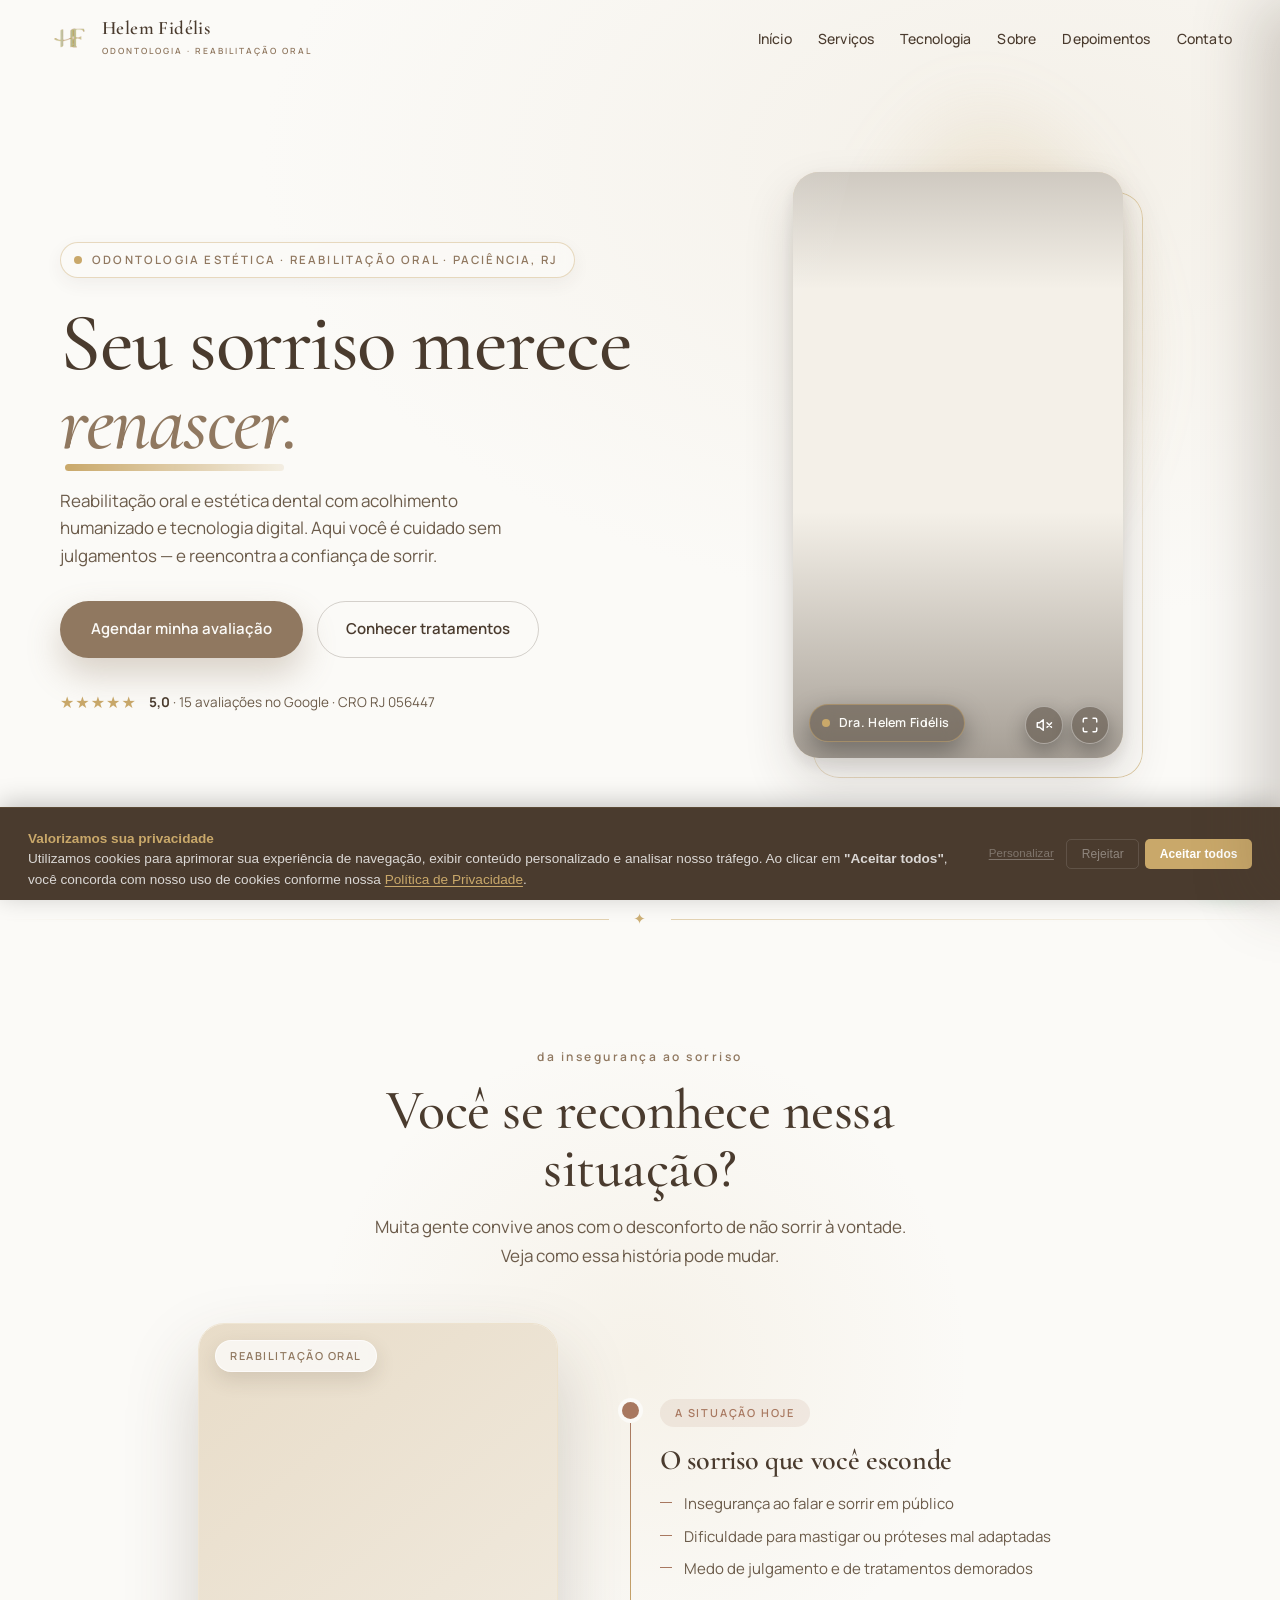
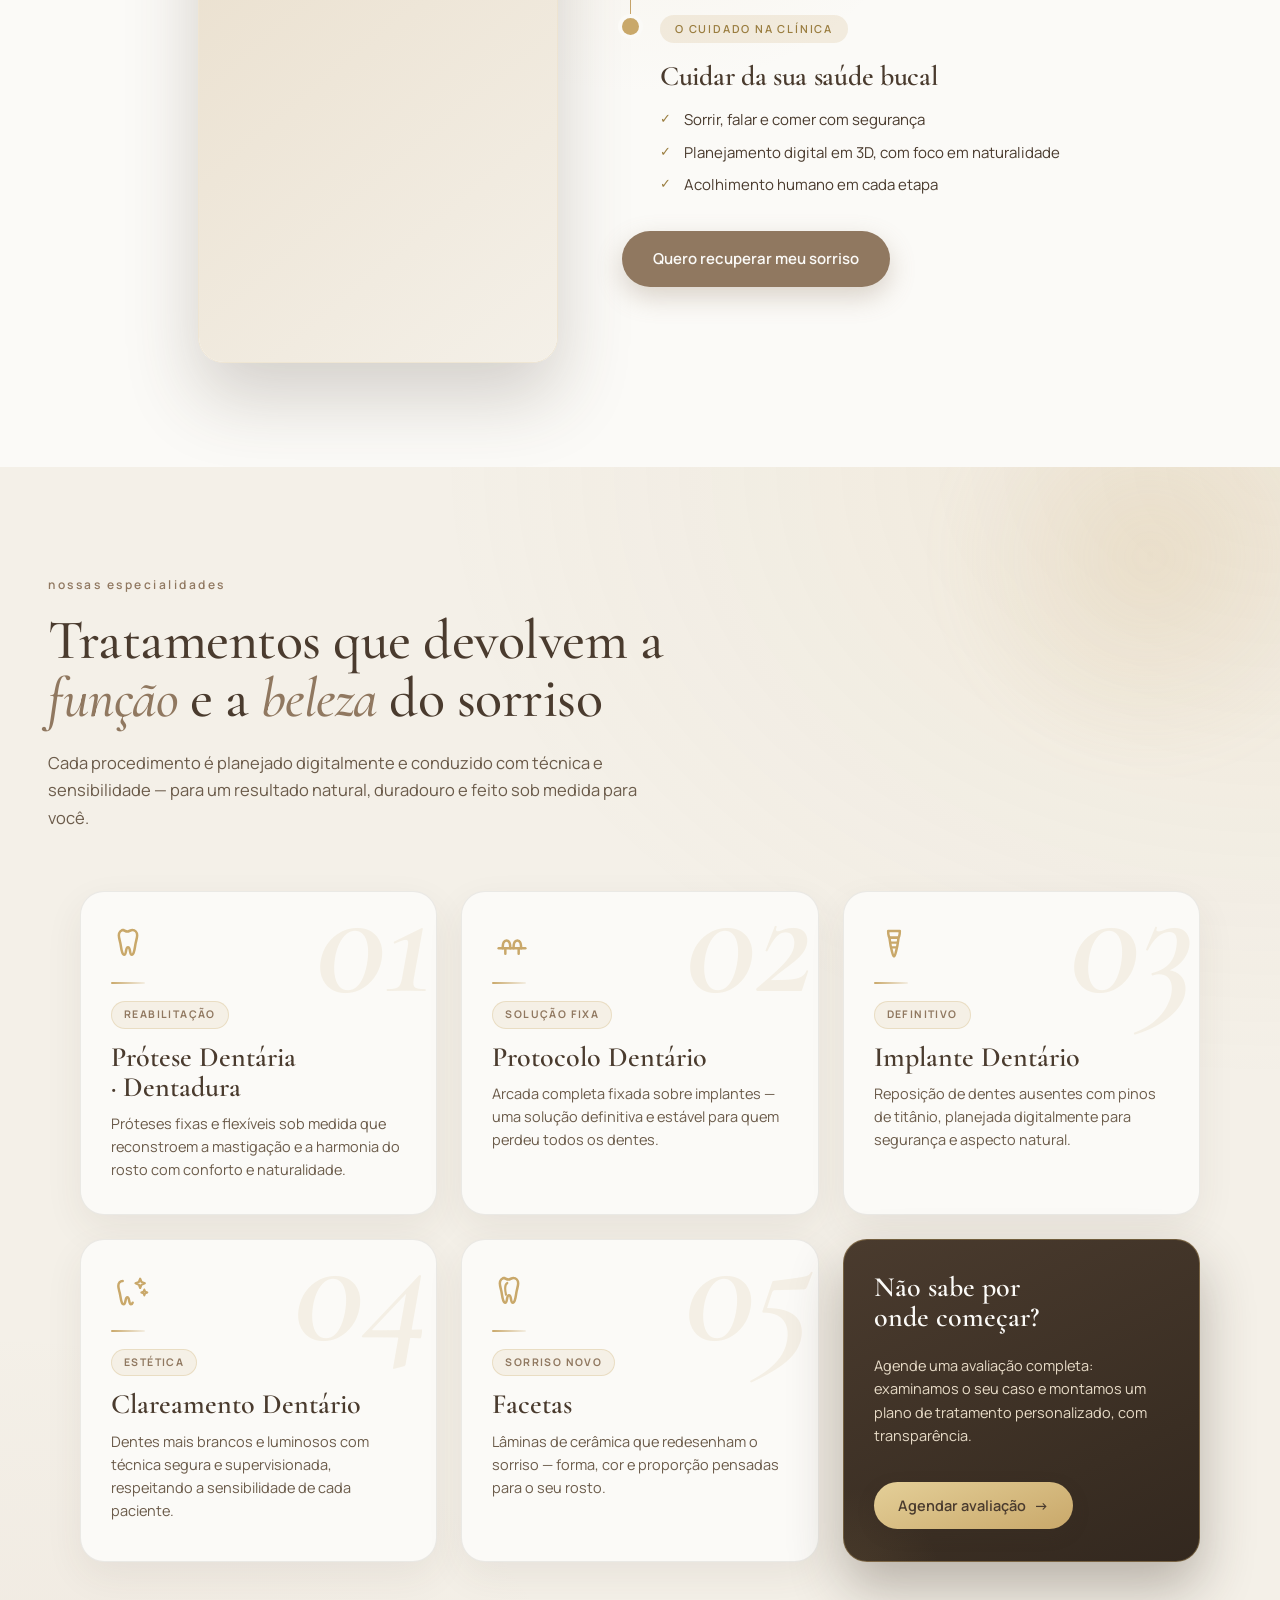
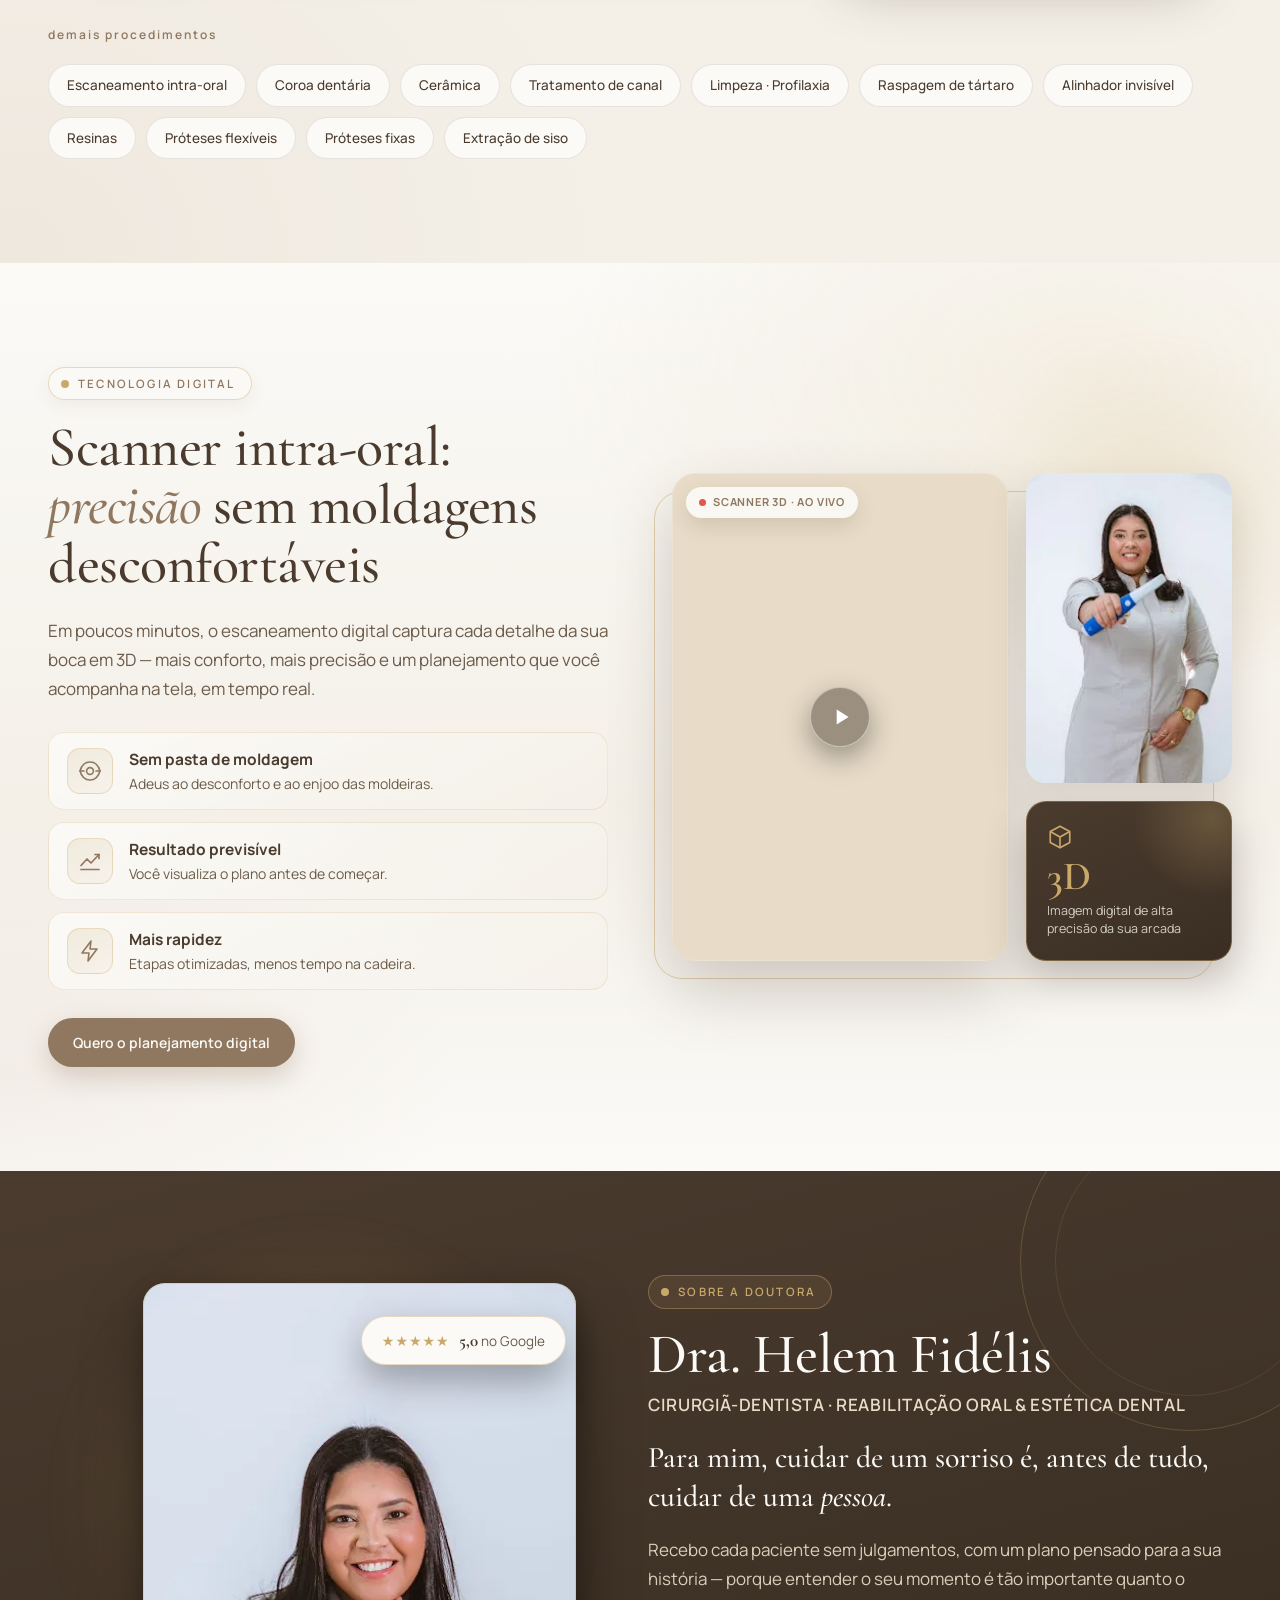
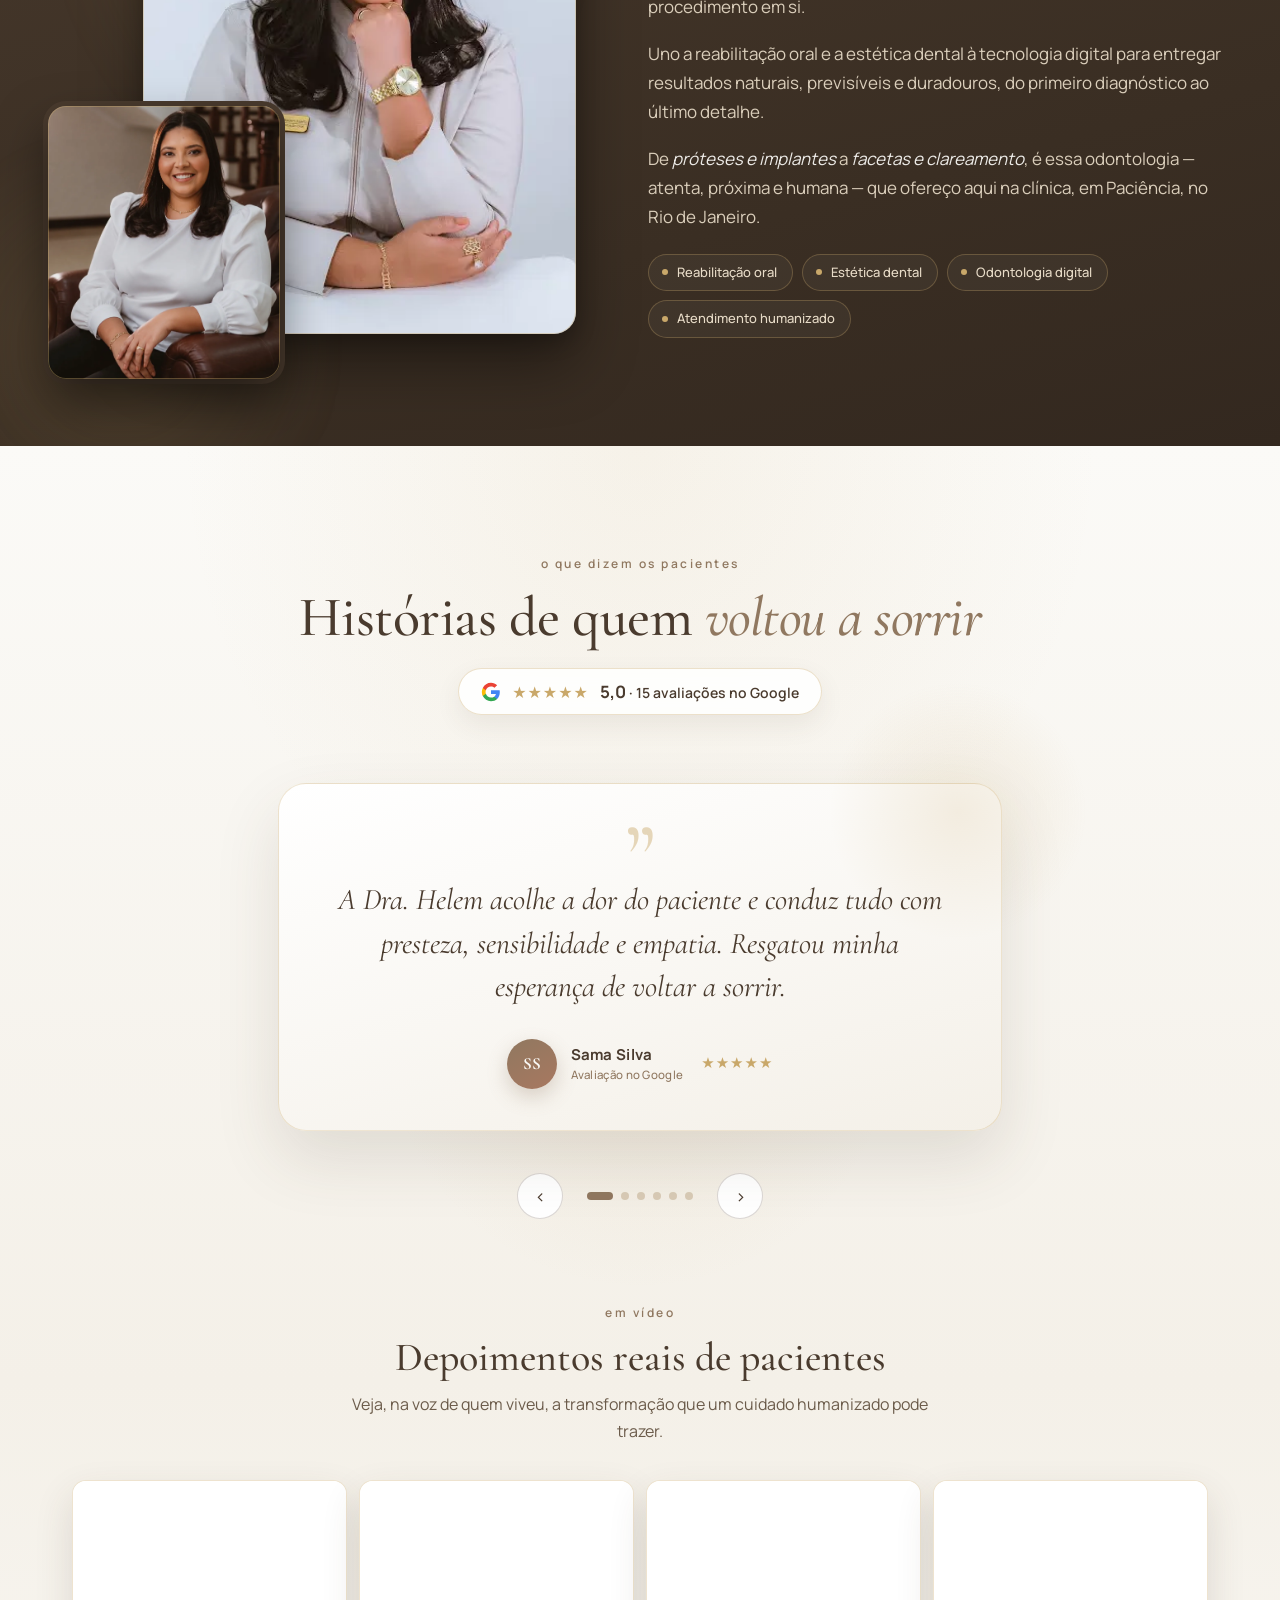
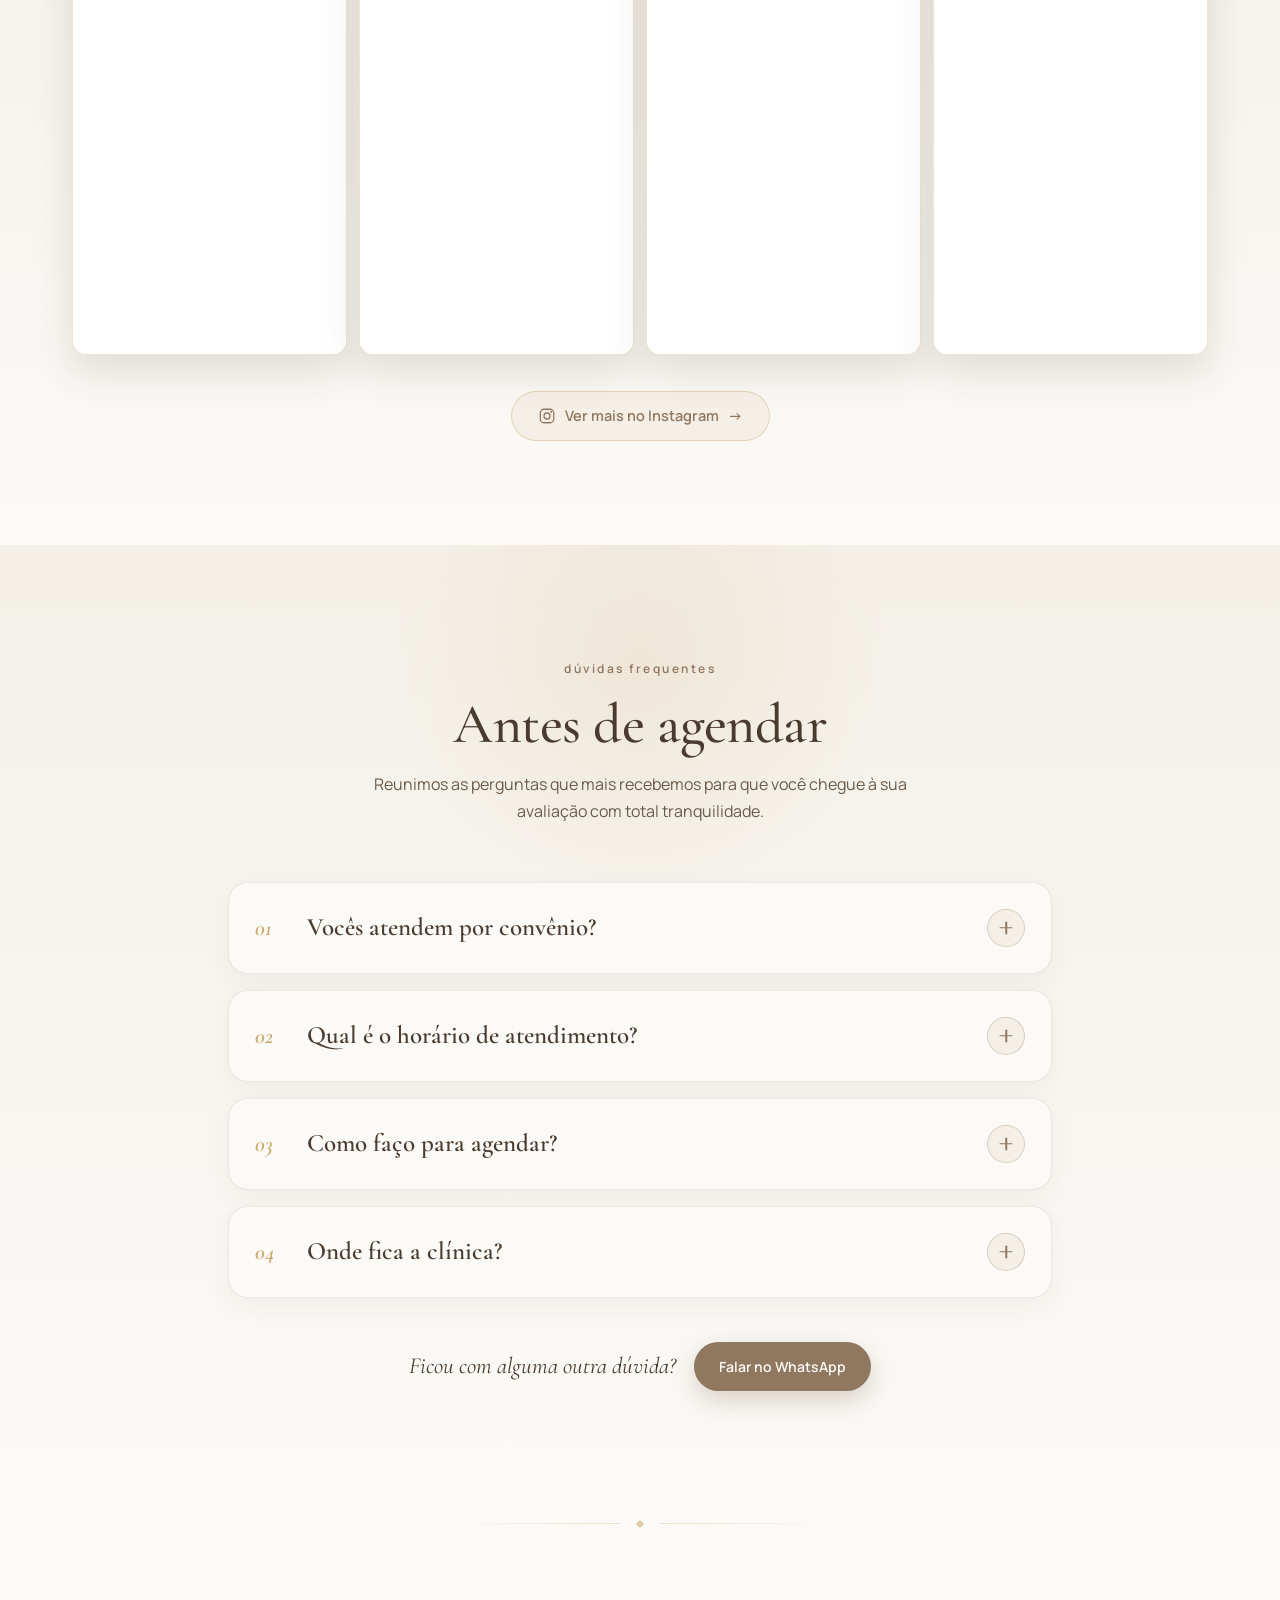
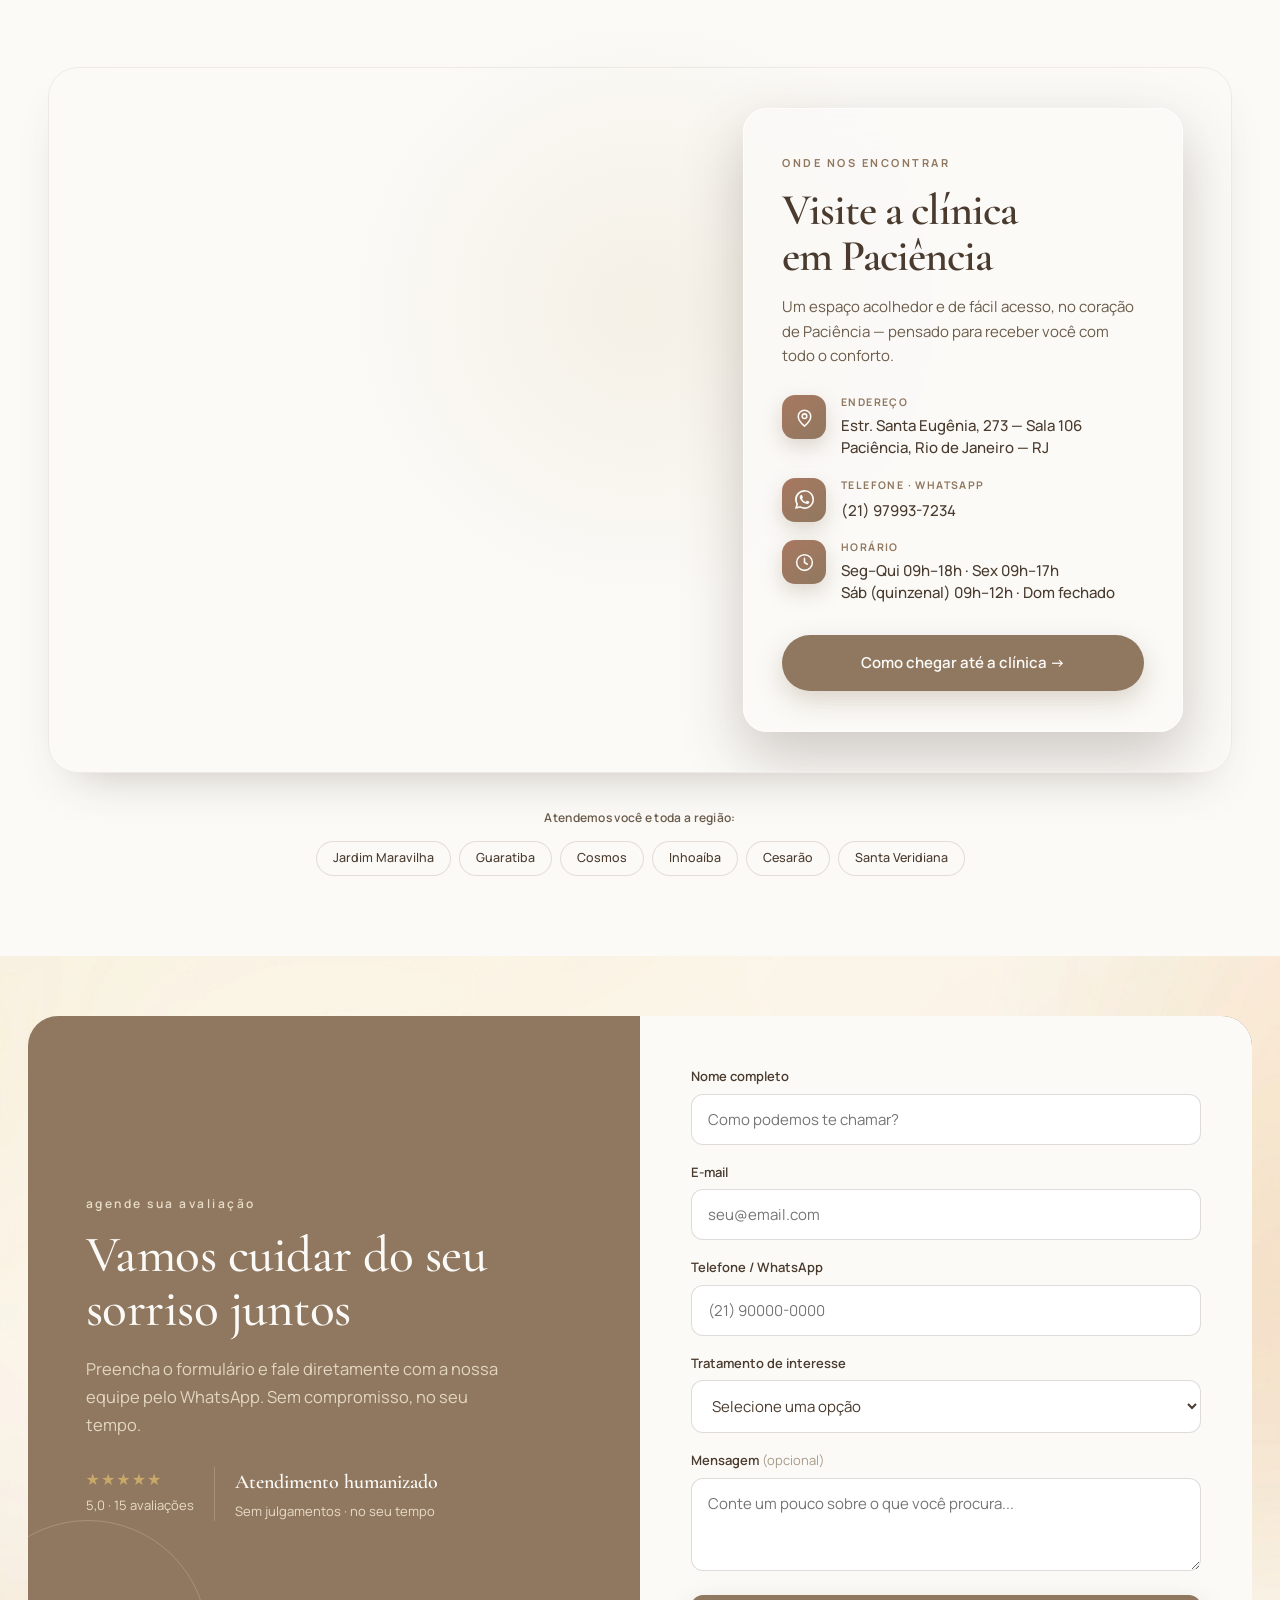
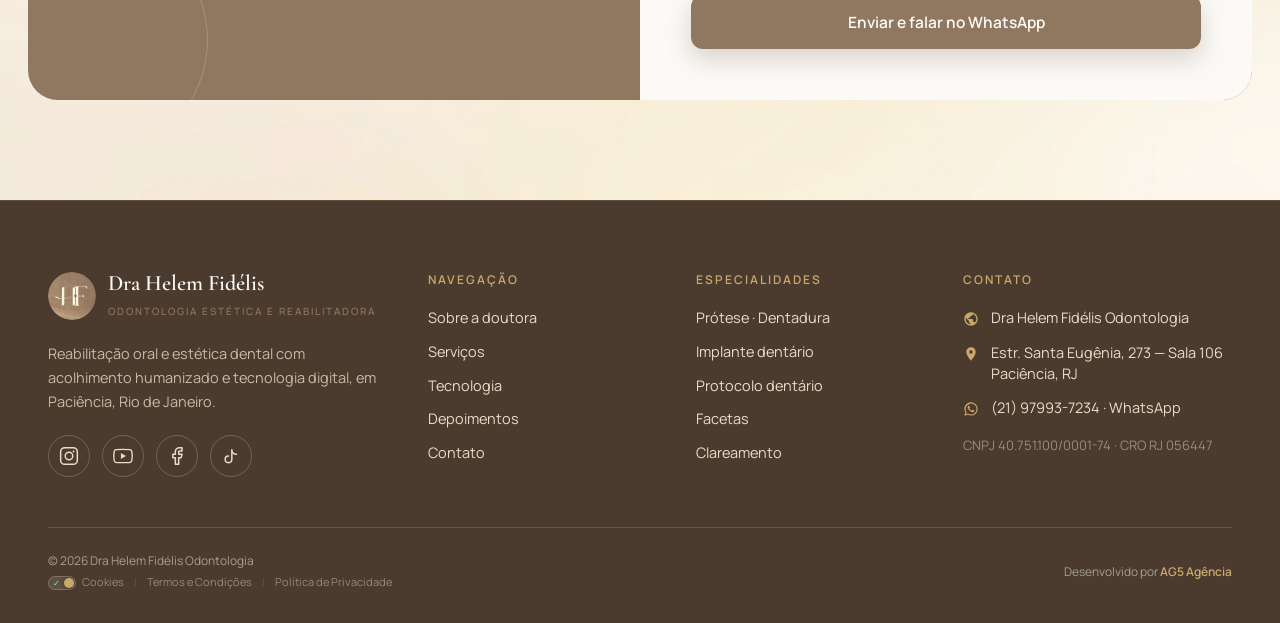
==== index.html @ 086a6e82 "refactor: replace service list markup with a grid-based card layout for improved responsiveness and " ====
<!DOCTYPE html>
<html lang="pt-BR">
<head>
<meta charset="UTF-8">
<meta name="viewport" content="width=device-width, initial-scale=1.0">
<title>Dentista em Paciência RJ | Dra Helem Fidélis Odontologia</title>
<meta name="description" content="Odontologia estética e reabilitação oral em Paciência, RJ. Implantes, próteses, facetas e clareamento com atendimento humanizado e sem julgamentos.">
<meta name="keywords" content="dentista em Paciência, odontologia Paciência RJ, implante dentário, prótese dentária, facetas, clareamento dental, reabilitação oral, Dra Helem Fidélis">
<meta name="author" content="Dra Helem Fidélis — Odontologia Estética e Reabilitadora">
<meta name="robots" content="index, follow, max-image-preview:large">

<!-- SEO: URL de publicação = drahelemfidelis.ag5agencia.site. Se migrar para domínio próprio, atualizar aqui, no OG, JSON-LD, robots.txt e sitemap.xml. -->
<link rel="canonical" href="https://www.drahelemfidelis.ag5agencia.site/">

<!-- Geo / Local SEO -->
<meta name="geo.region" content="BR-RJ">
<meta name="geo.placename" content="Paciência, Rio de Janeiro">
<meta name="geo.position" content="-22.9199083;-43.6338476">
<meta name="ICBM" content="-22.9199083, -43.6338476">
<meta name="theme-color" content="#907860">

<!-- Open Graph -->
<meta property="og:type" content="website">
<meta property="og:site_name" content="Dra Helem Fidélis — Odontologia">
<meta property="og:title" content="Dentista em Paciência RJ | Dra Helem Fidélis Odontologia">
<meta property="og:description" content="Odontologia estética e reabilitação oral em Paciência, RJ. Implantes, próteses, facetas e clareamento com atendimento humanizado.">
<meta property="og:url" content="https://www.drahelemfidelis.ag5agencia.site/">
<meta property="og:image" content="https://www.drahelemfidelis.ag5agencia.site/Assets/dra-helem-fidelis-dentista-retrato.webp">
<meta property="og:locale" content="pt_BR">

<!-- Twitter -->
<meta name="twitter:card" content="summary_large_image">
<meta name="twitter:title" content="Dentista em Paciência RJ | Dra Helem Fidélis Odontologia">
<meta name="twitter:description" content="Odontologia estética e reabilitação oral em Paciência, RJ. Implantes, próteses, facetas e clareamento com atendimento humanizado.">
<meta name="twitter:image" content="https://www.drahelemfidelis.ag5agencia.site/Assets/dra-helem-fidelis-dentista-retrato.webp">

<link rel="icon" href="Assets/favicon-dra-helem-fidelis.webp">
<link rel="preconnect" href="https://assets.cdn.filesafe.space" crossorigin>
<link rel="preconnect" href="https://fonts.googleapis.com">
<link rel="preconnect" href="https://fonts.gstatic.com" crossorigin>
<link href="https://fonts.googleapis.com/css2?family=Cormorant+Garamond:ital,wght@0,400;0,500;0,600;0,700;1,400;1,500&family=Manrope:wght@400;500;600;700&display=swap" rel="stylesheet">
<link rel="stylesheet" href="style.css">
<link rel="stylesheet" href="cookie-banner.css">

<!-- Schema.org (AG5) — @graph: Dentist + WebSite + WebPage + FAQPage -->
<script type="application/ld+json">
{
  "@context": "https://schema.org",
  "@graph": [
    {
      "@type": "Dentist",
      "@id": "https://www.drahelemfidelis.ag5agencia.site/#negocio",
      "name": "Dra Helem Fidélis Odontologia Estética e Reabilitadora",
      "alternateName": "Dra Helem Fidélis Odontologia | Implante Dentário | Prótese e Dentadura | Facetas | Clareamento | Paciência RJ",
      "legalName": "HFP da Silva Serviços de Odontologia - ME",
      "taxID": "40.751.100/0001-74",
      "url": "https://www.drahelemfidelis.ag5agencia.site/",
      "logo": "https://www.drahelemfidelis.ag5agencia.site/assets/logo-dra-helem-fidelis-desktop.webp",
      "image": [
        "https://www.drahelemfidelis.ag5agencia.site/assets/dra-helem-fidelis-dentista-retrato.webp",
        "https://www.drahelemfidelis.ag5agencia.site/assets/dra-helem-fidelis-dentista-foto-sofa.webp"
      ],
      "description": "Odontologia estética e reabilitação oral em Paciência, RJ. Implantes, próteses, facetas e clareamento com atendimento humanizado e sem julgamentos.",
      "telephone": "+55 21 97993-7234",
      "email": "drahelemfidelis@gmail.com",
      "currenciesAccepted": "BRL",
      "foundingDate": "2024-03-22",
      "hasMap": "https://www.google.com/maps/place/?q=place_id:ChIJGxILgYnlmwARdsZ1UT4t2fU",
      "address": {
        "@type": "PostalAddress",
        "streetAddress": "Estr. Santa Eugênia, 273 - Sala 106",
        "addressLocality": "Rio de Janeiro",
        "addressRegion": "RJ",
        "postalCode": "23585-430",
        "addressCountry": "BR"
      },
      "geo": { "@type": "GeoCoordinates", "latitude": -22.9199083, "longitude": -43.6338476 },
      "openingHoursSpecification": [
        { "@type": "OpeningHoursSpecification", "dayOfWeek": ["Monday", "Tuesday", "Wednesday", "Thursday"], "opens": "09:00", "closes": "18:00" },
        { "@type": "OpeningHoursSpecification", "dayOfWeek": "Friday", "opens": "09:00", "closes": "17:00" },
        { "@type": "OpeningHoursSpecification", "dayOfWeek": "Saturday", "opens": "09:00", "closes": "12:00" }
      ],
      "areaServed": [
        { "@type": "City", "name": "Rio de Janeiro", "containedInPlace": { "@type": "State", "name": "Rio de Janeiro" } },
        { "@type": "Place", "name": "Paciência" },
        { "@type": "Place", "name": "Jardim Maravilha" },
        { "@type": "Place", "name": "Guaratiba" },
        { "@type": "Place", "name": "Cosmos" },
        { "@type": "Place", "name": "Inhoaíba" },
        { "@type": "Place", "name": "Cesarão" },
        { "@type": "Place", "name": "Santa Veridiana" }
      ],
      "founder": {
        "@type": "Person",
        "name": "Dra. Helem Fidélis",
        "jobTitle": "Cirurgiã-Dentista",
        "identifier": "CRO-RJ 056447",
        "description": "Cirurgiã-dentista (CRO-RJ 056447) especializada em reabilitação oral, prótese dentária e odontologia estética, com atendimento humanizado.",
        "image": "https://www.drahelemfidelis.ag5agencia.site/assets/dra-helem-fidelis-dentista-retrato.webp",
        "sameAs": ["https://www.instagram.com/drahelemfidelis/"]
      },
      "hasOfferCatalog": {
        "@type": "OfferCatalog",
        "name": "Serviços de Dra Helem Fidélis Odontologia",
        "itemListElement": [
          { "@type": "Offer", "itemOffered": { "@type": "Service", "name": "Prótese Dentária e Dentadura", "description": "Próteses fixas e flexíveis sob medida que reconstroem a mastigação e a harmonia do rosto com conforto e naturalidade.", "areaServed": "Paciência - RJ", "provider": { "@id": "https://www.drahelemfidelis.ag5agencia.site/#negocio" } } },
          { "@type": "Offer", "itemOffered": { "@type": "Service", "name": "Protocolo Dentário sobre Implantes", "description": "Arcada completa fixada sobre implantes — solução definitiva e estável para quem perdeu todos os dentes.", "areaServed": "Paciência - RJ", "provider": { "@id": "https://www.drahelemfidelis.ag5agencia.site/#negocio" } } },
          { "@type": "Offer", "itemOffered": { "@type": "Service", "name": "Implante Dentário", "description": "Reposição de dentes ausentes com pinos de titânio, planejada digitalmente para segurança e aspecto natural.", "areaServed": "Paciência - RJ", "provider": { "@id": "https://www.drahelemfidelis.ag5agencia.site/#negocio" } } },
          { "@type": "Offer", "itemOffered": { "@type": "Service", "name": "Clareamento Dentário", "description": "Dentes mais brancos e luminosos com técnica segura e supervisionada, respeitando a sensibilidade de cada paciente.", "areaServed": "Paciência - RJ", "provider": { "@id": "https://www.drahelemfidelis.ag5agencia.site/#negocio" } } },
          { "@type": "Offer", "itemOffered": { "@type": "Service", "name": "Facetas em Cerâmica", "description": "Lâminas de cerâmica que redesenham o sorriso — forma, cor e proporção pensadas para o seu rosto.", "areaServed": "Paciência - RJ", "provider": { "@id": "https://www.drahelemfidelis.ag5agencia.site/#negocio" } } }
        ]
      },
      "aggregateRating": { "@type": "AggregateRating", "ratingValue": "5", "reviewCount": "15", "bestRating": "5", "worstRating": "1" },
      "sameAs": [
        "https://share.google/PjEDpDoQ3tR13irXj",
        "https://www.instagram.com/drahelemfidelis/",
        "https://www.facebook.com/people/DraHelem-Fid%C3%A9lis-Reabilita%C3%A7%C3%A3o-Oral/61561709851458/",
        "https://www.tiktok.com/@dra.helem.fidelis",
        "https://www.youtube.com/channel/UCHiLj3LN12TyYaXumt3AdVA"
      ]
    },
    {
      "@type": "WebSite",
      "@id": "https://www.drahelemfidelis.ag5agencia.site/#website",
      "url": "https://www.drahelemfidelis.ag5agencia.site/",
      "name": "Dra Helem Fidélis Odontologia — Paciência, RJ",
      "publisher": { "@id": "https://www.drahelemfidelis.ag5agencia.site/#negocio" },
      "inLanguage": "pt-BR"
    },
    {
      "@type": "WebPage",
      "@id": "https://www.drahelemfidelis.ag5agencia.site/#webpage",
      "url": "https://www.drahelemfidelis.ag5agencia.site/",
      "name": "Dentista em Paciência RJ | Dra Helem Fidélis Odontologia",
      "description": "Odontologia estética e reabilitação oral em Paciência, RJ. Implantes, próteses, facetas e clareamento com atendimento humanizado e sem julgamentos.",
      "isPartOf": { "@id": "https://www.drahelemfidelis.ag5agencia.site/#website" },
      "about": { "@id": "https://www.drahelemfidelis.ag5agencia.site/#negocio" },
      "primaryImageOfPage": "https://www.drahelemfidelis.ag5agencia.site/assets/dra-helem-fidelis-dentista-retrato.webp",
      "inLanguage": "pt-BR",
      "datePublished": "2026-07-02",
      "dateModified": "2026-07-02"
    },
    {
      "@type": "FAQPage",
      "@id": "https://www.drahelemfidelis.ag5agencia.site/#faq",
      "mainEntity": [
        {
          "@type": "Question",
          "name": "Vocês atendem por convênio?",
          "acceptedAnswer": { "@type": "Answer", "text": "O atendimento é exclusivamente particular. Trabalhamos com planos de pagamento e oferecemos um plano de tratamento transparente, apresentado já na primeira avaliação." }
        },
        {
          "@type": "Question",
          "name": "Qual é o horário de atendimento?",
          "acceptedAnswer": { "@type": "Answer", "text": "Segunda a quinta, das 09h às 18h; sexta, das 09h às 17h; e aos sábados (quinzenalmente), das 09h às 12h. Domingos fechado." }
        },
        {
          "@type": "Question",
          "name": "Como faço para agendar?",
          "acceptedAnswer": { "@type": "Answer", "text": "O jeito mais rápido é pelo WhatsApp (21) 97993-7234, ou pelo formulário aqui no site. Respondemos e organizamos o melhor horário para a sua avaliação." }
        },
        {
          "@type": "Question",
          "name": "Onde fica a clínica?",
          "acceptedAnswer": { "@type": "Answer", "text": "Estr. Santa Eugênia, 273 - Sala 106, Paciência, Rio de Janeiro. Atendemos pacientes de Jardim Maravilha, Guaratiba, Cosmos, Inhoaíba, Cesarão, Santa Veridiana e toda a região." }
        }
      ]
    }
  ]
}
</script>
</head>
<body>

<!-- ============ NAVBAR ============ -->
<nav class="nav" id="nav">
  <div class="nav__inner">
    <a href="#inicio" class="nav__logo">
      <img src="Assets/logo-dra-helem-fidelis-mobile.webp" alt="Dra Helem Fidélis">
      <span class="nav__logo-text">Helem Fidélis<br><small>Odontologia · Reabilitação Oral</small></span>
    </a>
    <div class="nav__right">
      <div class="nav__links">
        <a href="#inicio" class="nav__link">Início</a>
        <a href="#servicos" class="nav__link">Serviços</a>
        <a href="#tecnologia" class="nav__link">Tecnologia</a>
        <a href="#sobre" class="nav__link">Sobre</a>
        <a href="#depoimentos" class="nav__link">Depoimentos</a>
        <a href="#contato" class="nav__link">Contato</a>
      </div>
      <button class="nav__burger" id="burger" aria-label="Abrir menu" aria-expanded="false">
        <span></span><span></span><span></span>
      </button>
    </div>
  </div>
</nav>

<main id="conteudo">

<!-- ============ HERO ============ -->
<header class="hero" id="inicio">
  <div class="hero__inner">
    <div class="hero__content">
      <div class="hero__tag reveal"><span class="hero__tag-dot" aria-hidden="true"></span><span>Odontologia Estética · Reabilitação Oral · Paciência, RJ</span></div>
      <h1 class="hero__title reveal" data-delay="1">Seu sorriso merece <em>renascer.</em></h1>
      <p class="hero__lead reveal" data-delay="2">Reabilitação oral e estética dental com acolhimento humanizado e tecnologia digital. Aqui você é cuidado sem julgamentos — e reencontra a confiança de sorrir.</p>
      <div class="hero__cta reveal" data-delay="3">
        <a href="https://wa.me/5521979937234?text=Ol%C3%A1%2C%20vim%20atrav%C3%A9s%20do%20site%20e%20gostaria%20de%20uma%20informa%C3%A7%C3%A3o." target="_blank" rel="noopener" class="btn btn--primary">Agendar minha avaliação</a>
        <a href="#servicos" class="btn btn--ghost">Conhecer tratamentos</a>
      </div>
      <div class="hero__trust reveal" data-delay="3">
        <span class="stars">★★★★★</span>
        <span class="hero__trust-txt"><strong>5,0</strong> · 15 avaliações no Google · CRO RJ 056447</span>
      </div>
    </div>
    <div class="hero__media reveal reveal--scale">
      <span class="hero__media-glow" aria-hidden="true"></span>
      <span class="hero__media-frame" aria-hidden="true"></span>
      <div class="hero__media-stage">
        <video class="hero__video" src="https://assets.cdn.filesafe.space/7hzaWcGgawCV1WudlwA7/media/6a387b0e1c5d711b35e29d25.mp4" autoplay muted loop playsinline aria-label="Vídeo de apresentação da Dra. Helem Fidélis, cirurgiã-dentista CRO RJ 056447"></video>
        <span class="hero__media-scrim" aria-hidden="true"></span>
        <span class="hero__media-shine" aria-hidden="true"></span>
        <span class="hero__media-live" aria-hidden="true"><span class="hero__media-live-dot"></span>Dra. Helem Fidélis</span>
        <div class="hero__vctrls">
          <button class="hero__vbtn hero__vbtn--sound" type="button" aria-label="Ativar som">
            <svg class="hero__ic-muted" viewBox="0 0 24 24" fill="none" stroke="currentColor" stroke-width="1.9" stroke-linecap="round" stroke-linejoin="round" aria-hidden="true"><path d="M11 5 6 9H3v6h3l5 4V5Z"/><path d="M22 9l-6 6M16 9l6 6"/></svg>
            <svg class="hero__ic-sound" viewBox="0 0 24 24" fill="none" stroke="currentColor" stroke-width="1.9" stroke-linecap="round" stroke-linejoin="round" aria-hidden="true"><path d="M11 5 6 9H3v6h3l5 4V5Z"/><path d="M15.5 8.5a5 5 0 0 1 0 7M18.5 5.5a9 9 0 0 1 0 13"/></svg>
          </button>
          <button class="hero__vbtn hero__vbtn--expand" type="button" aria-label="Expandir vídeo em tela cheia">
            <svg viewBox="0 0 24 24" fill="none" stroke="currentColor" stroke-width="1.9" stroke-linecap="round" stroke-linejoin="round" aria-hidden="true"><path d="M8 3H5a2 2 0 0 0-2 2v3M16 3h3a2 2 0 0 1 2 2v3M8 21H5a2 2 0 0 1-2-2v-3M16 21h3a2 2 0 0 0 2-2v-3"/></svg>
          </button>
        </div>
      </div>
    </div>
  </div>
</header>

<!-- ============ SEPARADOR ============ -->
<div class="divider" aria-hidden="true">
  <span class="divider__line"></span>
  <span class="divider__mark">✦</span>
  <span class="divider__line"></span>
</div>

<!-- ============ DOR & SOLUÇÃO (antes → depois) ============ -->
<section class="ds" id="dor-solucao">
  <div class="container">
    <div class="ds__head reveal">
      <span class="label">da insegurança ao sorriso</span>
      <h2 class="section-title">Você se reconhece nessa situação?</h2>
      <p class="ds__sub">Muita gente convive anos com o desconforto de não sorrir à vontade. Veja como essa história pode mudar.</p>
    </div>
    <div class="ds__grid">
      <!-- MÍDIA — vídeo ou imagem (troque aqui) -->
      <div class="ds__media reveal reveal--left">
        <span class="ds__media-pill">Reabilitação Oral</span>
        <video class="ds__visual" src="https://assets.cdn.filesafe.space/7hzaWcGgawCV1WudlwA7/media/6a387b50f2131051b83e6256.mp4" autoplay muted loop playsinline></video>
        <!-- Para usar uma IMAGEM no lugar do vídeo, troque a linha acima por:
        <img class="ds__visual" src="Assets/sua-imagem.webp" alt="Transformação do sorriso — antes e depois"> -->
      </div>

      <!-- NARRATIVA — jornada antes → depois (timeline) -->
      <div class="ds__body reveal reveal--right" data-delay="1">
        <div class="ds__timeline">
          <div class="ds__state ds__state--dor">
            <span class="ds__tag ds__tag--dor">A situação hoje</span>
            <h3>O sorriso que você esconde</h3>
            <ul class="ds__list ds__list--dor">
              <li>Insegurança ao falar e sorrir em público</li>
              <li>Dificuldade para mastigar ou próteses mal adaptadas</li>
              <li>Medo de julgamento e de tratamentos demorados</li>
            </ul>
          </div>
          <div class="ds__state ds__state--sol">
            <span class="ds__tag ds__tag--sol">O cuidado na clínica</span>
            <h3>Cuidar da sua saúde bucal</h3>
            <ul class="ds__list ds__list--sol">
              <li>Sorrir, falar e comer com segurança</li>
              <li>Planejamento digital em 3D, com foco em naturalidade</li>
              <li>Acolhimento humano em cada etapa</li>
            </ul>
          </div>
        </div>
        <a href="https://wa.me/5521979937234?text=Ol%C3%A1%2C%20vim%20atrav%C3%A9s%20do%20site%20e%20gostaria%20de%20uma%20informa%C3%A7%C3%A3o." target="_blank" rel="noopener" class="btn btn--primary ds__btn">Quero recuperar meu sorriso</a>
      </div>
    </div>
  </div>
</section>

<!-- ============ SERVIÇOS ============ -->
<section class="services" id="servicos">
  <span class="services__glow" aria-hidden="true"></span>
  <div class="container">
    <div class="services__head reveal">
      <span class="label">nossas especialidades</span>
      <h2 class="section-title">Tratamentos que devolvem a <em>função</em> e a <em>beleza</em> do sorriso</h2>
      <p class="services__sub">Cada procedimento é planejado digitalmente e conduzido com técnica e sensibilidade — para um resultado natural, duradouro e feito sob medida para você.</p>
    </div>

    <div class="svc-list reveal">
      <a class="svc-card" href="https://wa.me/5521979937234?text=Ol%C3%A1%2C%20vim%20atrav%C3%A9s%20do%20site%20e%20gostaria%20de%20uma%20informa%C3%A7%C3%A3o%20sobre%20Pr%C3%B3tese%20Dent%C3%A1ria." target="_blank" rel="noopener" aria-label="Saber mais sobre Prótese Dentária">
        <span class="svc-card__num" aria-hidden="true">01</span>
        <span class="svc-card__icon" aria-hidden="true"><svg viewBox="0 0 24 24" fill="none"><path d="M7.6 3.6C5.9 3.6 4.7 4.9 4.7 6.8c0 1.5.5 2.9.9 4.6.4 1.8.5 3.8 1.1 5.5.2.7.5 1.5 1.2 1.5.8 0 .9-1 1.1-2.2.2-1.1.3-2.3 1.2-2.3s1 1.2 1.2 2.3c.2 1.2.3 2.2 1.1 2.2.7 0 1-.8 1.2-1.5.6-1.7.7-3.7 1.1-5.5.4-1.7.9-3.1.9-4.6 0-1.9-1.2-3.2-2.9-3.2-1.1 0-1.9.9-3 .9s-1.9-.9-3-.9Z" stroke="currentColor" stroke-width="1.5" stroke-linejoin="round"/></svg></span>
        <span class="svc-card__divider" aria-hidden="true"></span>
        <span class="svc-card__tag">Reabilitação</span>
        <h3 class="svc-card__title">Prótese Dentária · Dentadura</h3>
        <p class="svc-card__desc">Próteses fixas e flexíveis sob medida que reconstroem a mastigação e a harmonia do rosto com conforto e naturalidade.</p>
      </a>

      <a class="svc-card" href="https://wa.me/5521979937234?text=Ol%C3%A1%2C%20vim%20atrav%C3%A9s%20do%20site%20e%20gostaria%20de%20uma%20informa%C3%A7%C3%A3o%20sobre%20Protocolo%20Dent%C3%A1rio." target="_blank" rel="noopener" aria-label="Saber mais sobre Protocolo Dentário">
        <span class="svc-card__num" aria-hidden="true">02</span>
        <span class="svc-card__icon" aria-hidden="true"><svg viewBox="0 0 24 24" fill="none"><path d="M4 14.5h16" stroke="currentColor" stroke-width="1.5" stroke-linecap="round"/><path d="M8 14.5v3.4M16 14.5v3.4" stroke="currentColor" stroke-width="1.5" stroke-linecap="round"/><path d="M6.4 14.5c0-2.9 1-4.6 2.3-4.6s2.3 1.7 2.3 4.6M12.9 14.5c0-2.9 1-4.6 2.3-4.6s2.3 1.7 2.3 4.6" stroke="currentColor" stroke-width="1.5" stroke-linecap="round" stroke-linejoin="round"/></svg></span>
        <span class="svc-card__divider" aria-hidden="true"></span>
        <span class="svc-card__tag">Solução fixa</span>
        <h3 class="svc-card__title">Protocolo Dentário</h3>
        <p class="svc-card__desc">Arcada completa fixada sobre implantes — uma solução definitiva e estável para quem perdeu todos os dentes.</p>
      </a>

      <a class="svc-card" href="https://wa.me/5521979937234?text=Ol%C3%A1%2C%20vim%20atrav%C3%A9s%20do%20site%20e%20gostaria%20de%20uma%20informa%C3%A7%C3%A3o%20sobre%20Implante%20Dent%C3%A1rio." target="_blank" rel="noopener" aria-label="Saber mais sobre Implante Dentário">
        <span class="svc-card__num" aria-hidden="true">03</span>
        <span class="svc-card__icon" aria-hidden="true"><svg viewBox="0 0 24 24" fill="none"><path d="M8.5 4.2h7c0 2.4-.5 4-1.1 4H9.6c-.6 0-1.1-1.6-1.1-4Z" stroke="currentColor" stroke-width="1.5" stroke-linejoin="round"/><path d="M9.3 8.2h5.4c-.3 3-.8 6-1.5 8.4-.4 1.5-.7 2.9-1.2 2.9s-.8-1.4-1.2-2.9c-.7-2.4-1.2-5.4-1.5-8.4Z" stroke="currentColor" stroke-width="1.5" stroke-linejoin="round"/><path d="M9.9 11.2h4.2M10.3 14h3.4" stroke="currentColor" stroke-width="1.4" stroke-linecap="round"/></svg></span>
        <span class="svc-card__divider" aria-hidden="true"></span>
        <span class="svc-card__tag">Definitivo</span>
        <h3 class="svc-card__title">Implante Dentário</h3>
        <p class="svc-card__desc">Reposição de dentes ausentes com pinos de titânio, planejada digitalmente para segurança e aspecto natural.</p>
      </a>

      <a class="svc-card" href="https://wa.me/5521979937234?text=Ol%C3%A1%2C%20vim%20atrav%C3%A9s%20do%20site%20e%20gostaria%20de%20uma%20informa%C3%A7%C3%A3o%20sobre%20Clareamento%20Dent%C3%A1rio." target="_blank" rel="noopener" aria-label="Saber mais sobre Clareamento Dentário">
        <span class="svc-card__num" aria-hidden="true">04</span>
        <span class="svc-card__icon" aria-hidden="true"><svg viewBox="0 0 24 24" fill="none"><path d="M7 5.4C5.5 5.4 4.4 6.6 4.4 8.4c0 1.4.5 2.8.9 4.4.4 1.7.5 3.6 1.1 5.2.2.7.5 1.4 1.2 1.4.7 0 .9-1 1.1-2.1.2-1 .3-2.1 1.1-2.1s.9 1.1 1.1 2.1c.2 1.1.4 2.1 1.1 2.1.5 0 .8-.4 1-1" stroke="currentColor" stroke-width="1.5" stroke-linecap="round" stroke-linejoin="round"/><path d="M17.5 4l.8 2 2 .8-2 .8-.8 2-.8-2-2-.8 2-.8.8-2Z" stroke="currentColor" stroke-width="1.3" stroke-linejoin="round"/><path d="M20 10.5l.5 1.3 1.3.5-1.3.5-.5 1.3-.5-1.3-1.3-.5 1.3-.5.5-1.3Z" stroke="currentColor" stroke-width="1.2" stroke-linejoin="round"/></svg></span>
        <span class="svc-card__divider" aria-hidden="true"></span>
        <span class="svc-card__tag">Estética</span>
        <h3 class="svc-card__title">Clareamento Dentário</h3>
        <p class="svc-card__desc">Dentes mais brancos e luminosos com técnica segura e supervisionada, respeitando a sensibilidade de cada paciente.</p>
      </a>

      <a class="svc-card" href="https://wa.me/5521979937234?text=Ol%C3%A1%2C%20vim%20atrav%C3%A9s%20do%20site%20e%20gostaria%20de%20uma%20informa%C3%A7%C3%A3o%20sobre%20Facetas." target="_blank" rel="noopener" aria-label="Saber mais sobre Facetas">
        <span class="svc-card__num" aria-hidden="true">05</span>
        <span class="svc-card__icon" aria-hidden="true"><svg viewBox="0 0 24 24" fill="none"><path d="M7.6 3.6C5.9 3.6 4.7 4.9 4.7 6.8c0 1.5.5 2.9.9 4.6.4 1.8.5 3.8 1.1 5.5.2.7.5 1.5 1.2 1.5.8 0 .9-1 1.1-2.2.2-1.1.3-2.3 1.2-2.3s1 1.2 1.2 2.3c.2 1.2.3 2.2 1.1 2.2.7 0 1-.8 1.2-1.5.6-1.7.7-3.7 1.1-5.5.4-1.7.9-3.1.9-4.6 0-1.9-1.2-3.2-2.9-3.2-1.1 0-1.9.9-3 .9s-1.9-.9-3-.9Z" stroke="currentColor" stroke-width="1.5" stroke-linejoin="round"/><path d="M9.2 6.6c-.9.5-1.3 1.6-1.3 3.1 0 1.3.2 2.6.5 3.9" stroke="currentColor" stroke-width="1.3" stroke-linecap="round"/></svg></span>
        <span class="svc-card__divider" aria-hidden="true"></span>
        <span class="svc-card__tag">Sorriso novo</span>
        <h3 class="svc-card__title">Facetas</h3>
        <p class="svc-card__desc">Lâminas de cerâmica que redesenham o sorriso — forma, cor e proporção pensadas para o seu rosto.</p>
      </a>

      <div class="svc-card svc-card--cta">
        <h3 class="svc-card__title">Não sabe por onde começar?</h3>
        <p class="svc-card__desc">Agende uma avaliação completa: examinamos o seu caso e montamos um plano de tratamento personalizado, com transparência.</p>
        <a href="https://wa.me/5521979937234?text=Ol%C3%A1%2C%20vim%20atrav%C3%A9s%20do%20site%20e%20gostaria%20de%20agendar%20uma%20avalia%C3%A7%C3%A3o." target="_blank" rel="noopener" class="svc-card__cta-btn">Agendar avaliação <span aria-hidden="true">&rarr;</span></a>
      </div>
    </div>

    <div class="services__tags reveal">
      <p>demais procedimentos</p>
      <div class="tags">
        <span class="tag">Escaneamento intra-oral</span>
        <span class="tag">Coroa dentária</span>
        <span class="tag">Cerâmica</span>
        <span class="tag">Tratamento de canal</span>
        <span class="tag">Limpeza · Profilaxia</span>
        <span class="tag">Raspagem de tártaro</span>
        <span class="tag">Alinhador invisível</span>
        <span class="tag">Resinas</span>
        <span class="tag">Próteses flexíveis</span>
        <span class="tag">Próteses fixas</span>
        <span class="tag">Extração de siso</span>
      </div>
    </div>
  </div>
</section>

<!-- ============ TECNOLOGIA ============ -->
<section class="tech" id="tecnologia">
  <span class="tech__glow" aria-hidden="true"></span>
  <div class="tech__grid">
    <div class="tech__col reveal">
      <span class="tech__eyebrow"><span class="tech__eyebrow-dot" aria-hidden="true"></span>tecnologia digital</span>
      <h2 class="section-title">Scanner intra-oral: <em>precisão</em> sem moldagens desconfortáveis</h2>
      <p class="tech__lead">Em poucos minutos, o escaneamento digital captura cada detalhe da sua boca em 3D — mais conforto, mais precisão e um planejamento que você acompanha na tela, em tempo real.</p>
      <div class="tech__list">
        <div class="tech__feat">
          <span class="tech__feat-ico">
            <svg viewBox="0 0 24 24" fill="none" aria-hidden="true"><path d="M12 3C7 3 3.5 6.5 2 12c1.5 5.5 5 9 10 9s8.5-3.5 10-9c-1.5-5.5-5-9-10-9Z" stroke="currentColor" stroke-width="1.6" stroke-linejoin="round"/><circle cx="12" cy="12" r="3.4" stroke="currentColor" stroke-width="1.6"/><path d="M2 12h4M18 12h4" stroke="currentColor" stroke-width="1.6" stroke-linecap="round"/></svg>
          </span>
          <div class="tech__feat-txt"><strong>Sem pasta de moldagem</strong><span>Adeus ao desconforto e ao enjoo das moldeiras.</span></div>
        </div>
        <div class="tech__feat">
          <span class="tech__feat-ico">
            <svg viewBox="0 0 24 24" fill="none" aria-hidden="true"><path d="M3 16.5 9 10l4 4 8-8.5" stroke="currentColor" stroke-width="1.7" stroke-linecap="round" stroke-linejoin="round"/><path d="M21 9.5v-4h-4" stroke="currentColor" stroke-width="1.7" stroke-linecap="round" stroke-linejoin="round"/><path d="M3 20.5h18" stroke="currentColor" stroke-width="1.7" stroke-linecap="round"/></svg>
          </span>
          <div class="tech__feat-txt"><strong>Resultado previsível</strong><span>Você visualiza o plano antes de começar.</span></div>
        </div>
        <div class="tech__feat">
          <span class="tech__feat-ico">
            <svg viewBox="0 0 24 24" fill="none" aria-hidden="true"><path d="M13 2 4 14h7l-1 8 9-12h-7l1-8Z" stroke="currentColor" stroke-width="1.6" stroke-linejoin="round"/></svg>
          </span>
          <div class="tech__feat-txt"><strong>Mais rapidez</strong><span>Etapas otimizadas, menos tempo na cadeira.</span></div>
        </div>
      </div>
      <a href="https://wa.me/5521979937234?text=Ol%C3%A1%2C%20vim%20atrav%C3%A9s%20do%20site%20e%20gostaria%20de%20conhecer%20o%20escaneamento%20digital%20intra-oral." target="_blank" rel="noopener" class="btn btn--primary btn--sm tech__btn">Quero o planejamento digital</a>
    </div>
    <div class="tech__media reveal reveal--scale">
      <span class="tech__frame" aria-hidden="true"></span>
      <div class="tech__video">
        <video src="https://assets.cdn.filesafe.space/7hzaWcGgawCV1WudlwA7/media/6a387b13f2131051b83e4af4.mp4" muted loop playsinline preload="metadata"></video>
        <span class="tech__pill"><span class="tech__pill-dot" aria-hidden="true"></span>Scanner 3D · ao vivo</span>
        <button class="tech__playpause" type="button" aria-label="Pausar vídeo">
          <svg class="tech__pp-pause" viewBox="0 0 24 24" fill="currentColor" aria-hidden="true"><rect x="6" y="5" width="4" height="14" rx="1"/><rect x="14" y="5" width="4" height="14" rx="1"/></svg>
          <svg class="tech__pp-play" viewBox="0 0 24 24" fill="currentColor" aria-hidden="true"><path d="M8 5v14l11-7L8 5Z"/></svg>
        </button>
        <button class="tech__expand" type="button" aria-label="Expandir vídeo em tela cheia">
          <svg viewBox="0 0 24 24" fill="none" stroke="currentColor" stroke-width="2" stroke-linecap="round" stroke-linejoin="round" aria-hidden="true"><path d="M8 3H5a2 2 0 0 0-2 2v3M16 3h3a2 2 0 0 1 2 2v3M8 21H5a2 2 0 0 1-2-2v-3M16 21h3a2 2 0 0 0 2-2v-3"/></svg>
        </button>
      </div>
      <div class="tech__side">
        <img src="Assets/dra-helem-fidelis-scanner-intraoral.webp" alt="Dra. Helem Fidélis com scanner intra-oral digital para odontologia digital" loading="lazy">
        <div class="tech__card">
          <span class="tech__card-ico" aria-hidden="true">
            <svg viewBox="0 0 24 24" fill="none"><path d="M12 2 3 7v10l9 5 9-5V7l-9-5Z" stroke="currentColor" stroke-width="1.5" stroke-linejoin="round"/><path d="M3 7l9 5 9-5M12 12v10" stroke="currentColor" stroke-width="1.5" stroke-linejoin="round"/></svg>
          </span>
          <div class="tech__card-big">3D</div>
          <div class="tech__card-sub">Imagem digital de alta precisão da sua arcada</div>
        </div>
      </div>
    </div>
  </div>
</section>

<!-- ============ SOBRE ============ -->
<section class="about" id="sobre">
  <div class="about__circle"></div>
  <span class="about__glow" aria-hidden="true"></span>
  <div class="container">
    <div class="about__grid">
      <div class="about__photo about__photo--gallery reveal reveal--left">
        <span class="about__glint" aria-hidden="true"></span>
        <div class="about__gallery">
          <figure class="gframe gframe--main">
            <img src="Assets/dra-helem-fidelis-dentista-retrato.webp" alt="Retrato profissional da Dra. Helem Fidélis, cirurgiã-dentista CRO RJ 056447, dentista em Paciência RJ" loading="lazy">
          </figure>
          <figure class="gframe gframe--sec">
            <img src="Assets/dra-helem-fidelis-dentista-foto-sofa.webp" alt="Dra. Helem Fidélis, dentista em Paciência RJ, sorrindo em ambiente acolhedor" loading="lazy">
          </figure>
          <div class="about__badge">
            <span class="stars">★★★★★</span>
            <span class="about__badge-txt"><strong>5,0</strong> no Google</span>
          </div>
        </div>
      </div>
      <div class="about__body reveal" data-delay="1">
        <span class="about__eyebrow"><span class="about__eyebrow-dot" aria-hidden="true"></span>sobre a doutora</span>
        <h2 class="about__title">Dra. Helem Fidélis</h2>
        <p class="about__role">Cirurgiã-dentista · Reabilitação Oral &amp; Estética Dental</p>
        <p class="about__lead">Para mim, cuidar de um sorriso é, antes de tudo, cuidar de uma <em>pessoa</em>.</p>
        <p>Recebo cada paciente sem julgamentos, com um plano pensado para a sua história — porque entender o seu momento é tão importante quanto o procedimento em si.</p>
        <p>Uno a reabilitação oral e a estética dental à tecnologia digital para entregar resultados naturais, previsíveis e duradouros, do primeiro diagnóstico ao último detalhe.</p>
        <p>De <em>próteses e implantes</em> a <em>facetas e clareamento</em>, é essa odontologia — atenta, próxima e humana — que ofereço aqui na clínica, em Paciência, no Rio de Janeiro.</p>
        <div class="about__pills">
          <span class="about__pill">Reabilitação oral</span>
          <span class="about__pill">Estética dental</span>
          <span class="about__pill">Odontologia digital</span>
          <span class="about__pill">Atendimento humanizado</span>
        </div>
      </div>
    </div>
  </div>
</section>

<!-- ============ DEPOIMENTOS ============ -->
<section class="reviews" id="depoimentos">
  <span class="reviews__glow" aria-hidden="true"></span>
  <div class="reviews__head reveal">
    <span class="label">o que dizem os pacientes</span>
    <h2 class="section-title">Histórias de quem <em>voltou a sorrir</em></h2>
    <div class="google-badge">
      <svg width="20" height="20" viewBox="0 0 48 48" aria-label="Google"><path fill="#4285F4" d="M45.12 24.5c0-1.56-.14-3.06-.4-4.5H24v8.51h11.84c-.51 2.75-2.06 5.08-4.39 6.64v5.52h7.11c4.16-3.83 6.56-9.47 6.56-16.17z"/><path fill="#34A853" d="M24 46c5.94 0 10.92-1.97 14.56-5.33l-7.11-5.52c-1.97 1.32-4.49 2.1-7.45 2.1-5.73 0-10.58-3.87-12.31-9.07H4.34v5.7C7.96 41.07 15.4 46 24 46z"/><path fill="#FBBC05" d="M11.69 28.18C11.25 26.86 11 25.45 11 24s.25-2.86.69-4.18v-5.7H4.34A21.99 21.99 0 0 0 2 24c0 3.55.85 6.91 2.34 9.88l7.35-5.7z"/><path fill="#EA4335" d="M24 10.75c3.23 0 6.13 1.11 8.41 3.29l6.31-6.31C34.91 4.18 29.93 2 24 2 15.4 2 7.96 6.93 4.34 14.12l7.35 5.7c1.73-5.2 6.58-9.07 12.31-9.07z"/></svg>
      <span class="stars">★★★★★</span>
      <span><strong>5,0</strong> · 15 avaliações no Google</span>
    </div>
  </div>

  <div class="carousel reveal" data-delay="1">
    <div class="carousel__track" id="carouselTrack">
      <figure class="testimonial active">
        <span class="testimonial__mark" aria-hidden="true">”</span>
        <blockquote>A Dra. Helem acolhe a dor do paciente e conduz tudo com presteza, sensibilidade e empatia. Resgatou minha esperança de voltar a sorrir.</blockquote>
        <div class="testimonial__person">
          <span class="testimonial__avatar" aria-hidden="true">SS</span>
          <div class="testimonial__id">
            <cite>Sama Silva</cite>
            <span class="testimonial__src">Avaliação no Google</span>
          </div>
          <div class="stars">★★★★★</div>
        </div>
      </figure>
      <figure class="testimonial">
        <span class="testimonial__mark" aria-hidden="true">”</span>
        <blockquote>Já passei por diversos profissionais e tinha desanimado. Logo na primeira consulta me senti valorizado como paciente. Atendimento humano, acolhedor e de qualidade.</blockquote>
        <div class="testimonial__person">
          <span class="testimonial__avatar" aria-hidden="true">RC</span>
          <div class="testimonial__id">
            <cite>Ricardo Crespo</cite>
            <span class="testimonial__src">Avaliação no Google</span>
          </div>
          <div class="stars">★★★★★</div>
        </div>
      </figure>
      <figure class="testimonial">
        <span class="testimonial__mark" aria-hidden="true">”</span>
        <blockquote>Foi a única dentista que conseguiu resolver o meu problema. Simplesmente fantástica, muito atenciosa e cautelosa. Super indico.</blockquote>
        <div class="testimonial__person">
          <span class="testimonial__avatar" aria-hidden="true">TM</span>
          <div class="testimonial__id">
            <cite>Thuany Milhoranse</cite>
            <span class="testimonial__src">Avaliação no Google</span>
          </div>
          <div class="stars">★★★★★</div>
        </div>
      </figure>
      <figure class="testimonial">
        <span class="testimonial__mark" aria-hidden="true">”</span>
        <blockquote>Fui muito bem atendida, uma excelente profissional! Depois levei o meu filho e, mais uma vez, fomos muito bem atendidos. Só gratidão!</blockquote>
        <div class="testimonial__person">
          <span class="testimonial__avatar" aria-hidden="true">SR</span>
          <div class="testimonial__id">
            <cite>Sandra Regina</cite>
            <span class="testimonial__src">Avaliação no Google</span>
          </div>
          <div class="stars">★★★★★</div>
        </div>
      </figure>
      <figure class="testimonial">
        <span class="testimonial__mark" aria-hidden="true">”</span>
        <blockquote>Gratidão por realizar alguns procedimentos dentários com uma excelente profissional odontológica, Dra. Helem Fidélis.</blockquote>
        <div class="testimonial__person">
          <span class="testimonial__avatar" aria-hidden="true">PD</span>
          <div class="testimonial__id">
            <cite>Paulo Dinart</cite>
            <span class="testimonial__src">Local Guide · Google</span>
          </div>
          <div class="stars">★★★★★</div>
        </div>
      </figure>
      <figure class="testimonial">
        <span class="testimonial__mark" aria-hidden="true">”</span>
        <blockquote>Tenho gostado muito do carinho da Dra. Helem e de sua assistente. Ambas são muito atenciosas.</blockquote>
        <div class="testimonial__person">
          <span class="testimonial__avatar" aria-hidden="true">JH</span>
          <div class="testimonial__id">
            <cite>Jocimara Helena</cite>
            <span class="testimonial__src">Avaliação no Google</span>
          </div>
          <div class="stars">★★★★★</div>
        </div>
      </figure>
    </div>
    <div class="carousel__nav">
      <button class="arrow" id="prevBtn" aria-label="Depoimento anterior">‹</button>
      <div class="carousel__dots" id="dots"></div>
      <button class="arrow" id="nextBtn" aria-label="Próximo depoimento">›</button>
    </div>
  </div>

  <div class="ig-reels reveal">
    <div class="ig-reels__head">
      <span class="label">em vídeo</span>
      <h3 class="ig-reels__title">Depoimentos reais de pacientes</h3>
      <p class="ig-reels__sub">Veja, na voz de quem viveu, a transformação que um cuidado humanizado pode trazer.</p>
    </div>
    <div class="ig-reels__grid">
      <div class="ig-embed">
        <iframe src="https://www.instagram.com/p/DDX0D9hPZVJ/embed/captioned" title="Depoimento — Sr. Isaías" loading="lazy" scrolling="no" frameborder="0" allowtransparency="true" allowfullscreen></iframe>
      </div>
      <div class="ig-embed">
        <iframe src="https://www.instagram.com/p/DDvAD_XPUcZ/embed/captioned" title="Depoimento — Jucilene" loading="lazy" scrolling="no" frameborder="0" allowtransparency="true" allowfullscreen></iframe>
      </div>
      <div class="ig-embed">
        <iframe src="https://www.instagram.com/p/DF8VMpmvf51/embed/captioned" title="Depoimento — Sra. Floripes" loading="lazy" scrolling="no" frameborder="0" allowtransparency="true" allowfullscreen></iframe>
      </div>
      <div class="ig-embed">
        <iframe src="https://www.instagram.com/p/DObZUlHjqmI/embed/captioned" title="Depoimento — Patrícia" loading="lazy" scrolling="no" frameborder="0" allowtransparency="true" allowfullscreen></iframe>
      </div>
    </div>
    <a href="https://www.instagram.com/drahelemfidelis/" target="_blank" rel="noopener" class="ig-reels__more">
      <svg width="18" height="18" viewBox="0 0 24 24" fill="none" aria-hidden="true"><rect x="3" y="3" width="18" height="18" rx="5" stroke="currentColor" stroke-width="1.7"/><circle cx="12" cy="12" r="4" stroke="currentColor" stroke-width="1.7"/><circle cx="17.5" cy="6.5" r="1.3" fill="currentColor"/></svg>
      Ver mais no Instagram <span aria-hidden="true">→</span>
    </a>
  </div>
</section>

<!-- ============ FAQ ============ -->
<section class="faq">
  <div class="faq__inner">
    <div class="faq__head reveal">
      <span class="label">dúvidas frequentes</span>
      <h2 class="section-title">Antes de agendar</h2>
      <p class="faq__sub">Reunimos as perguntas que mais recebemos para que você chegue à sua avaliação com total tranquilidade.</p>
    </div>
    <div class="faq__list reveal" id="faqList">
      <div class="faq-item">
        <button class="faq-item__btn" aria-expanded="false">
          <span class="faq-item__num">01</span>
          <span class="faq-item__q">Vocês atendem por convênio?</span>
          <span class="faq-item__icon" aria-hidden="true"></span>
        </button>
        <div class="faq-item__panel"><p>O atendimento é exclusivamente <strong>particular</strong>. Trabalhamos com planos de pagamento e oferecemos um plano de tratamento transparente, apresentado já na primeira avaliação.</p></div>
      </div>
      <div class="faq-item">
        <button class="faq-item__btn" aria-expanded="false">
          <span class="faq-item__num">02</span>
          <span class="faq-item__q">Qual é o horário de atendimento?</span>
          <span class="faq-item__icon" aria-hidden="true"></span>
        </button>
        <div class="faq-item__panel"><p>Segunda a quinta, das <strong>09h às 18h</strong>; sexta, das <strong>09h às 17h</strong>; e aos sábados (quinzenalmente), das <strong>09h às 12h</strong>. Domingos fechado.</p></div>
      </div>
      <div class="faq-item">
        <button class="faq-item__btn" aria-expanded="false">
          <span class="faq-item__num">03</span>
          <span class="faq-item__q">Como faço para agendar?</span>
          <span class="faq-item__icon" aria-hidden="true"></span>
        </button>
        <div class="faq-item__panel"><p>O jeito mais rápido é pelo WhatsApp <strong>(21) 97993-7234</strong>, ou pelo formulário aqui no site. Respondemos e organizamos o melhor horário para a sua avaliação.</p></div>
      </div>
      <div class="faq-item">
        <button class="faq-item__btn" aria-expanded="false">
          <span class="faq-item__num">04</span>
          <span class="faq-item__q">Onde fica a clínica?</span>
          <span class="faq-item__icon" aria-hidden="true"></span>
        </button>
        <div class="faq-item__panel"><p>Estr. Santa Eugênia, 273 — Sala 106, Paciência, Rio de Janeiro. Atendemos pacientes de Jardim Maravilha, Guaratiba, Cosmos, Inhoaíba, Cesarão, Santa Veridiana e toda a região.</p></div>
      </div>
    </div>
    <div class="faq__cta reveal">
      <span class="faq__cta-text">Ficou com alguma outra dúvida?</span>
      <a class="btn btn--primary btn--sm" href="https://wa.me/5521979937234?text=Ol%C3%A1%2C%20vim%20atrav%C3%A9s%20do%20site%20e%20gostaria%20de%20uma%20informa%C3%A7%C3%A3o." target="_blank" rel="noopener">Falar no WhatsApp</a>
    </div>
  </div>
</section>

<!-- ============ SEPARADOR SUTIL ============ -->
<div class="section-sep reveal" aria-hidden="true">
  <span class="section-sep__line"></span>
  <span class="section-sep__mark"></span>
  <span class="section-sep__line"></span>
</div>

<!-- ============ LOCALIZAÇÃO ============ -->
<section class="location">
  <span class="location__glow" aria-hidden="true"></span>
  <div class="location__stage reveal">
    <!-- Mapa de fundo -->
    <div class="location__mapbg">
      <iframe src="https://www.google.com/maps/embed?pb=!1m18!1m12!1m3!1d3674.822733927611!2d-43.633847599999996!3d-22.919908300000003!2m3!1f0!2f0!3f0!3m2!1i1024!2i768!4f13.1!3m3!1m2!1s0x9be589810b121b%3A0xf5d92d3e5175c676!2sDra%20Helem%20Fid%C3%A9lis%20Odontologia%20Est%C3%A9tica%20e%20Reabilitadora!5e0!3m2!1spt-BR!2sbr!4v1782080446219!5m2!1spt-BR!2sbr" width="600" height="450" style="border:0;" allowfullscreen="" loading="lazy" referrerpolicy="no-referrer-when-downgrade"></iframe>
    </div>

    <!-- Painel flutuante de informações -->
    <div class="location__panel">
      <span class="label">onde nos encontrar</span>
      <h2 class="location__title">Visite a clínica<br>em Paciência</h2>
      <p class="location__sub">Um espaço acolhedor e de fácil acesso, no coração de Paciência — pensado para receber você com todo o conforto.</p>

      <ul class="loc-info">
        <li class="loc-info__item">
          <span class="loc-info__icon"><svg viewBox="0 0 24 24" fill="none" aria-hidden="true"><path d="M12 21c4-3.4 6.5-6.6 6.5-10.1A6.5 6.5 0 0 0 5.5 10.9C5.5 14.4 8 17.6 12 21Z" stroke="currentColor" stroke-width="1.6" stroke-linejoin="round"/><circle cx="12" cy="10.6" r="2.4" stroke="currentColor" stroke-width="1.6"/></svg></span>
          <div><span class="loc-info__label">Endereço</span><span class="loc-info__value">Estr. Santa Eugênia, 273 — Sala 106<br>Paciência, Rio de Janeiro — RJ</span></div>
        </li>
        <li class="loc-info__item">
          <span class="loc-info__icon"><svg viewBox="0 0 24 24" fill="none" aria-hidden="true"><path fill="currentColor" d="M12.04 2c-5.46 0-9.91 4.45-9.91 9.91 0 1.75.46 3.45 1.33 4.95L2.05 22l5.25-1.38c1.45.79 3.08 1.21 4.74 1.21 5.46 0 9.91-4.45 9.91-9.91 0-2.65-1.03-5.14-2.9-7.01A9.816 9.816 0 0 0 12.04 2zm.01 1.67c2.2 0 4.26.86 5.81 2.42a8.225 8.225 0 0 1 2.41 5.83c0 4.54-3.7 8.25-8.24 8.25-1.47 0-2.89-.39-4.13-1.11l-.3-.18-3.08.81.82-3.01-.2-.31a8.25 8.25 0 0 1-1.12-4.17c0-4.54 3.7-8.25 8.25-8.25zM8.53 7.33c-.16 0-.43.06-.66.28-.23.22-.88.86-.88 2.09 0 1.22.89 2.4 1.01 2.57.12.17 1.75 2.67 4.25 3.77.59.26 1.05.41 1.41.52.59.19 1.13.16 1.55.1.47-.07 1.45-.59 1.65-1.16.21-.57.21-1.06.14-1.16-.07-.1-.23-.16-.48-.27-.25-.12-1.46-.72-1.69-.8-.23-.08-.4-.12-.56.12-.17.25-.64.8-.79.96-.14.17-.28.19-.52.06-.25-.12-1.04-.39-1.98-1.23-.73-.65-1.22-1.46-1.37-1.71-.14-.25-.02-.39.11-.51.11-.11.25-.29.37-.43.12-.14.17-.25.25-.41.08-.17.04-.31-.02-.43-.06-.11-.56-1.35-.77-1.85-.2-.48-.4-.42-.56-.43-.14 0-.3-.01-.46-.01z"/></svg></span>
          <div><span class="loc-info__label">Telefone · WhatsApp</span><a class="loc-info__value loc-info__value--link" href="https://wa.me/5521979937234?text=Ol%C3%A1%2C%20vim%20atrav%C3%A9s%20do%20site%20e%20gostaria%20de%20uma%20informa%C3%A7%C3%A3o." target="_blank" rel="noopener">(21) 97993-7234</a></div>
        </li>
        <li class="loc-info__item">
          <span class="loc-info__icon"><svg viewBox="0 0 24 24" fill="none" aria-hidden="true"><circle cx="12" cy="12" r="8.2" stroke="currentColor" stroke-width="1.6"/><path d="M12 7.6V12l3 1.8" stroke="currentColor" stroke-width="1.6" stroke-linecap="round" stroke-linejoin="round"/></svg></span>
          <div><span class="loc-info__label">Horário</span><span class="loc-info__value">Seg–Qui 09h–18h · Sex 09h–17h<br>Sáb (quinzenal) 09h–12h · Dom fechado</span></div>
        </li>
      </ul>

      <a href="https://www.google.com/maps?gs_lcrp=EgZjaHJvbWUyCwgAEEUYChg5GKABMgYIARBFGD0yBggCEEUYPdIBCTE3MzEyajBqN6gCCLACAfEF7HBSvei3HUrxBexwUr3otx1K&um=1&ie=UTF-8&fb=1&gl=br&sa=X&geocode=KRsSC4GJ5ZsAMXbGdVE-Ldn1&daddr=Estr.+Santa+Eug%C3%AAnia,+273+-+Sala+106+-+Paci%C3%AAncia,+Rio+de+Janeiro+-+RJ,+23585-430" target="_blank" rel="noopener" class="btn btn--primary location__btn">Como chegar até a clínica →</a>
    </div>
  </div>

  <div class="location__regions reveal">
    <span class="location__regions-label">Atendemos você e toda a região:</span>
    <span class="region-chip">Jardim Maravilha</span>
    <span class="region-chip">Guaratiba</span>
    <span class="region-chip">Cosmos</span>
    <span class="region-chip">Inhoaíba</span>
    <span class="region-chip">Cesarão</span>
    <span class="region-chip">Santa Veridiana</span>
  </div>
</section>

<!-- ============ CONTATO + FORMULÁRIO ============ -->
<section class="contact" id="contato">
  <div class="contact__card reveal">
    <div class="contact__intro">
      <div class="contact__intro-circle"></div>
      <span class="label">agende sua avaliação</span>
      <h2>Vamos cuidar do seu sorriso juntos</h2>
      <p>Preencha o formulário e fale diretamente com a nossa equipe pelo WhatsApp. Sem compromisso, no seu tempo.</p>
      <div class="contact__highlights">
        <div><div class="stars">★★★★★</div><small>5,0 · 15 avaliações</small></div>
        <div class="vline"></div>
        <div><strong>Atendimento humanizado</strong><small>Sem julgamentos · no seu tempo</small></div>
      </div>
    </div>
    <div class="contact__form">
      <form class="form" id="contactForm" novalidate>
        <div class="field" id="field-nome">
          <label for="nome">Nome completo</label>
          <input id="nome" name="nome" type="text" placeholder="Como podemos te chamar?" autocomplete="name">
          <span class="form__error">Por favor, informe o seu nome.</span>
        </div>
        <div class="field" id="field-email">
          <label for="email">E-mail</label>
          <input id="email" name="email" type="email" placeholder="seu@email.com" autocomplete="email">
          <span class="form__error">Informe um e-mail válido.</span>
        </div>
        <div class="field" id="field-tel">
          <label for="tel">Telefone / WhatsApp</label>
          <input id="tel" name="tel" type="tel" placeholder="(21) 90000-0000">
          <span class="form__error">Informe um telefone válido com DDD.</span>
        </div>
        <div class="field" id="field-servico">
          <label for="servico">Tratamento de interesse</label>
          <select id="servico" name="servico">
            <option value="">Selecione uma opção</option>
            <option value="Prótese / Dentadura">Prótese / Dentadura</option>
            <option value="Protocolo dentário">Protocolo dentário</option>
            <option value="Implante dentário">Implante dentário</option>
            <option value="Clareamento">Clareamento</option>
            <option value="Facetas">Facetas</option>
            <option value="Avaliação geral">Avaliação geral</option>
            <option value="Outro">Outro</option>
          </select>
          <span class="form__error">Escolha um tratamento.</span>
        </div>
        <div class="field">
          <label for="mensagem">Mensagem <span>(opcional)</span></label>
          <textarea id="mensagem" name="mensagem" rows="3" placeholder="Conte um pouco sobre o que você procura..."></textarea>
        </div>
        <button type="submit" class="form__submit">Enviar e falar no WhatsApp</button>
        <div class="form__ok" id="formOk"><span>✓</span> Tudo certo! Abrimos o WhatsApp para concluir o seu contato.</div>
      </form>
    </div>
  </div>
</section>

<!-- ============ RODAPÉ ============ -->
</main>

<footer class="footer">
  <div class="container">
    <div class="footer__grid">
      <div class="footer__brand">
        <a href="https://share.google/PjEDpDoQ3tR13irXj" target="_blank" rel="noopener" class="footer__brand-logo">
          <img src="Assets/favicon-dra-helem-fidelis.webp" alt="HF">
          <span>Dra Helem Fidélis<br><small>Odontologia Estética e Reabilitadora</small></span>
        </a>
        <p>Reabilitação oral e estética dental com acolhimento humanizado e tecnologia digital, em Paciência, Rio de Janeiro.</p>
      <div class="social">
          <a href="https://www.instagram.com/drahelemfidelis/" target="_blank" rel="noopener" aria-label="Instagram">
            <svg viewBox="0 0 24 24" fill="none" aria-hidden="true"><rect x="2" y="2" width="20" height="20" rx="5" stroke="currentColor" stroke-width="1.8"/><circle cx="12" cy="12" r="4.5" stroke="currentColor" stroke-width="1.8"/><circle cx="17.5" cy="6.5" r="1.2" fill="currentColor"/></svg>
          </a>
          <a href="https://www.youtube.com/channel/UCHiLj3LN12TyYaXumt3AdVA" target="_blank" rel="noopener" aria-label="YouTube">
            <svg viewBox="0 0 24 24" fill="none" aria-hidden="true"><path d="M22.54 6.42a2.78 2.78 0 0 0-1.94-2C18.88 4 12 4 12 4s-6.88 0-8.6.46a2.78 2.78 0 0 0-1.94 2A29 29 0 0 0 1 12a29 29 0 0 0 .46 5.58 2.78 2.78 0 0 0 1.94 2C5.12 20 12 20 12 20s6.88 0 8.6-.46a2.78 2.78 0 0 0 1.94-2A29 29 0 0 0 23 12a29 29 0 0 0-.46-5.58z" stroke="currentColor" stroke-width="1.6" stroke-linejoin="round"/><polygon points="9.5 15.5 9.5 8.5 15.5 12" fill="currentColor"/></svg>
          </a>
          <a href="https://www.facebook.com/people/DraHelem-Fid%C3%A9lis-Reabilita%C3%A7%C3%A3o-Oral/61561709851458/" target="_blank" rel="noopener" aria-label="Facebook">
            <svg viewBox="0 0 24 24" fill="none" aria-hidden="true"><path d="M18 2h-3a5 5 0 0 0-5 5v3H7v4h3v8h4v-8h3l1-4h-4V7a1 1 0 0 1 1-1h3z" stroke="currentColor" stroke-width="1.8" stroke-linecap="round" stroke-linejoin="round"/></svg>
          </a>
          <a href="https://www.tiktok.com/@dra.helem.fidelis" target="_blank" rel="noopener" aria-label="TikTok">
            <svg viewBox="0 0 24 24" fill="none" aria-hidden="true"><path d="M9 12a4 4 0 1 0 4 4V4.5a5.5 5.5 0 0 0 5.5 5.5" stroke="currentColor" stroke-width="1.8" stroke-linecap="round" stroke-linejoin="round"/></svg>
          </a>
        </div>
      </div>
      <div>
        <div class="footer__col-title">Navegação</div>
        <div class="footer__col-links">
          <a href="#sobre">Sobre a doutora</a>
          <a href="#servicos">Serviços</a>
          <a href="#tecnologia">Tecnologia</a>
          <a href="#depoimentos">Depoimentos</a>
          <a href="#contato">Contato</a>
        </div>
      </div>
      <div>
        <div class="footer__col-title">Especialidades</div>
        <div class="footer__col-links">
          <a href="#servicos">Prótese · Dentadura</a>
          <a href="#servicos">Implante dentário</a>
          <a href="#servicos">Protocolo dentário</a>
          <a href="#servicos">Facetas</a>
          <a href="#servicos">Clareamento</a>
        </div>
      </div>
      <div>
        <div class="footer__col-title">Contato</div>
        <div class="footer__col-links footer__contact">
          <a href="https://share.google/PjEDpDoQ3tR13irXj" target="_blank" rel="noopener noreferrer"><span class="ico" aria-hidden="true"><svg viewBox="0 0 24 24" fill="none" width="16" height="16" style="vertical-align:middle;margin-right:4px"><path d="M12 2C6.48 2 2 6.48 2 12s4.48 10 10 10 10-4.48 10-10S17.52 2 12 2zm-1 17.93c-3.95-.49-7-3.85-7-7.93 0-.62.08-1.21.21-1.79L9 15v1c0 1.1.9 2 2 2v1.93zm6.9-2.54c-.26-.81-1-1.39-1.9-1.39h-1v-3c0-.55-.45-1-1-1H8v-2h2c.55 0 1-.45 1-1V7h2c1.1 0 2-.9 2-2v-.41c2.93 1.19 5 4.06 5 7.41 0 2.08-.8 3.97-2.1 5.39z" fill="currentColor"/></svg></span> Dra Helem Fidélis Odontologia</a>
          <a href="https://www.google.com/maps?gs_lcrp=EgZjaHJvbWUyCwgAEEUYChg5GKABMgYIARBFGD0yBggCEEUYPdIBCTE3MzEyajBqN6gCCLACAfEF7HBSvei3HUrxBexwUr3otx1K&um=1&ie=UTF-8&fb=1&gl=br&sa=X&geocode=KRsSC4GJ5ZsAMXbGdVE-Ldn1&daddr=Estr.+Santa+Eug%C3%AAnia,+273+-+Sala+106+-+Paci%C3%AAncia,+Rio+de+Janeiro+-+RJ,+23585-430" target="_blank" rel="noopener noreferrer"><span class="ico" aria-hidden="true"><svg viewBox="0 0 24 24" fill="none" width="16" height="16" style="vertical-align:middle;margin-right:4px"><path d="M12 2C8.13 2 5 5.13 5 9c0 5.25 7 13 7 13s7-7.75 7-13c0-3.87-3.13-7-7-7zm0 9.5a2.5 2.5 0 0 1 0-5 2.5 2.5 0 0 1 0 5z" fill="currentColor"/></svg></span> Estr. Santa Eugênia, 273 — Sala 106<br>Paciência, RJ</a>
          <a href="https://wa.me/5521979937234?text=Ol%C3%A1%2C%20vim%20atrav%C3%A9s%20do%20site%20e%20gostaria%20de%20uma%20informa%C3%A7%C3%A3o." target="_blank" rel="noopener"><span class="ico" aria-hidden="true"><svg viewBox="0 0 24 24" width="16" height="16" style="vertical-align:middle;margin-right:4px" fill="currentColor"><path d="M12.04 2c-5.46 0-9.91 4.45-9.91 9.91 0 1.75.46 3.45 1.33 4.95L2.05 22l5.25-1.38c1.45.79 3.08 1.21 4.74 1.21 5.46 0 9.91-4.45 9.91-9.91 0-2.65-1.03-5.14-2.9-7.01A9.816 9.816 0 0 0 12.04 2zm.01 1.67c2.2 0 4.26.86 5.81 2.42a8.225 8.225 0 0 1 2.41 5.83c0 4.54-3.7 8.25-8.24 8.25-1.47 0-2.89-.39-4.13-1.11l-.3-.18-3.08.81.82-3.01-.2-.31a8.25 8.25 0 0 1-1.12-4.17c0-4.54 3.7-8.25 8.25-8.25zM8.53 7.33c-.16 0-.43.06-.66.28-.23.22-.88.86-.88 2.09 0 1.22.89 2.4 1.01 2.57.12.17 1.75 2.67 4.25 3.77.59.26 1.05.41 1.41.52.59.19 1.13.16 1.55.1.47-.07 1.45-.59 1.65-1.16.21-.57.21-1.06.14-1.16-.07-.1-.23-.16-.48-.27-.25-.12-1.46-.72-1.69-.8-.23-.08-.4-.12-.56.12-.17.25-.64.8-.79.96-.14.17-.28.19-.52.06-.25-.12-1.04-.39-1.98-1.23-.73-.65-1.22-1.46-1.37-1.71-.14-.25-.02-.39.11-.51.11-.11.25-.29.37-.43.12-.14.17-.25.25-.41.08-.17.04-.31-.02-.43-.06-.11-.56-1.35-.77-1.85-.2-.48-.4-.42-.56-.43-.14 0-.3-.01-.46-.01z"/></svg></span> (21) 97993-7234 · WhatsApp</a>
          <small>CNPJ 40.751.100/0001-74 · CRO RJ 056447</small>
        </div>
      </div>
    </div>
    <div class="footer__credits">
      <div class="footer-credits-left">
        <span class="copyright">© 2026 Dra Helem Fidélis Odontologia</span>
        <div class="footer-legal-links">
          <a href="#" id="ck-prefs-link">
            <span id="cookie-toggle" style="display:inline-flex; align-items:center; width:28px; height:14px; background:rgba(255,255,255,0.1); border-radius:10px; padding:2px; border:1px solid rgba(255,255,255,0.2); position:relative; font-size:8px; font-weight:bold;">
              <span style="color:#86EFAC; margin-left:2px;">✓</span>
              <span style="color:#FCA5A5; margin-left:auto; margin-right:2px;">✕</span>
              <span id="cookie-toggle-dot" style="position:absolute; left:15px; width:10px; height:10px; background:var(--ck-accent); border-radius:50%; box-shadow:0 0 5px rgba(0,0,0,0.3); transition:left .2s ease;"></span>
            </span>
            Cookies
          </a>
          <span class="sep">|</span>
          <a href="termos-e-condicoes.html">Termos e Condições</a>
          <span class="sep">|</span>
          <a href="politica-de-privacidade.html">Política de Privacidade</a>
        </div>
      </div>
      <span class="footer-credits-right">Desenvolvido por <a href="https://www.ag5agencia.com.br" target="_blank" rel="noopener">AG5 Agência</a></span>
    </div>
  </div>
</footer>

<!-- ============ WHATSAPP FLUTUANTE + BALÃO PREMIUM ============ -->
<div class="wa-premium">
  <div id="waBubble" class="wa-bubble" role="dialog" aria-label="Mensagem da Dra. Helem Fidélis">
    <button class="wa-bubble__close" id="waBubbleClose" aria-label="Fechar mensagem">
      <svg width="14" height="14" viewBox="0 0 24 24" fill="none" aria-hidden="true"><path d="M18 6L6 18M6 6l12 12" stroke="currentColor" stroke-width="2" stroke-linecap="round" stroke-linejoin="round"/></svg>
    </button>
    <div class="wa-bubble__head">
      <div class="wa-bubble__avatar">
        <img src="Assets/dra-helem-fidelis-dentista-retrato.webp" alt="Dra. Helem Fidélis">
        <span class="wa-bubble__dot" aria-hidden="true"></span>
      </div>
      <div>
        <span class="wa-bubble__name">Dra. Helem Fidélis</span>
        <span class="wa-bubble__status">Online agora</span>
      </div>
    </div>
    <div id="waTyping" class="wa-typing" aria-hidden="true"><span></span><span></span><span></span></div>
    <div id="waMsg" class="wa-bubble__msg" style="display:none">
      <p>Olá! Sou a <strong>Dra. Helem</strong> 😊 Que tal agendar a sua avaliação? Posso te ajudar por aqui, sem compromisso.</p>
    </div>
  </div>
  <a href="https://wa.me/5521979937234?text=Ol%C3%A1%2C%20vim%20atrav%C3%A9s%20do%20site%20e%20gostaria%20de%20uma%20informa%C3%A7%C3%A3o." target="_blank" rel="noopener" class="wa-float" role="button" aria-label="Falar pelo WhatsApp" id="waMainBtn">
    <svg viewBox="0 0 16 16" width="30" height="30" fill="currentColor" aria-hidden="true"><path d="M13.601 2.326A7.85 7.85 0 0 0 7.994 0C3.627 0 .068 3.558.064 7.926c0 1.399.366 2.76 1.057 3.965L0 16l4.204-1.102a7.9 7.9 0 0 0 3.79.965h.004c4.368 0 7.926-3.558 7.93-7.93A7.9 7.9 0 0 0 13.6 2.326zM7.994 14.521a6.6 6.6 0 0 1-3.356-.92l-.24-.144-2.494.654.666-2.433-.156-.251a6.56 6.56 0 0 1-1.007-3.505c0-3.626 2.957-6.584 6.591-6.584a6.56 6.56 0 0 1 4.66 1.931 6.56 6.56 0 0 1 1.928 4.66c-.004 3.639-2.961 6.592-6.592 6.592m3.615-4.934c-.197-.099-1.17-.578-1.353-.646-.182-.065-.315-.099-.445.099-.133.197-.513.646-.627.775-.114.133-.232.148-.43.05-.197-.1-.836-.308-1.592-.985-.59-.525-.985-1.175-1.103-1.372-.114-.198-.011-.304.088-.403.087-.088.197-.232.296-.346.1-.114.133-.198.198-.33.065-.134.034-.248-.015-.347-.05-.099-.445-1.076-.612-1.47-.16-.389-.323-.335-.445-.34-.114-.007-.247-.007-.38-.007a.73.73 0 0 0-.529.247c-.182.198-.691.677-.691 1.654s.71 1.916.81 2.049c.098.133 1.394 2.132 3.383 2.992.47.205.84.326 1.129.418.475.152.904.129 1.246.08.38-.058 1.171-.48 1.338-.943.164-.464.164-.86.114-.943-.049-.084-.182-.133-.38-.232"/></svg>
  </a>
</div>

<!-- ============ MENU MOBILE (DRAWER) ============ -->
<div class="drawer-overlay" id="drawerOverlay" hidden></div>
<aside class="drawer" id="drawer" aria-label="Menu de navegação" aria-hidden="true">
  <div class="drawer__head">
    <a href="#inicio" class="drawer__logo" data-close>
      <img src="Assets/logo-dra-helem-fidelis-mobile.webp" alt="Dra Helem Fidélis">
      <span class="drawer__logo-text">Helem Fidélis<br><small>Odontologia · Reabilitação Oral</small></span>
    </a>
    <button class="drawer__close" id="drawerClose" aria-label="Fechar menu">
      <span></span><span></span>
    </button>
  </div>
  <nav class="drawer__links">
    <a href="#inicio" data-close>Início</a>
    <a href="#servicos" data-close>Serviços</a>
    <a href="#tecnologia" data-close>Tecnologia</a>
    <a href="#sobre" data-close>Sobre</a>
    <a href="#depoimentos" data-close>Depoimentos</a>
    <a href="#contato" data-close>Contato</a>
  </nav>
  <a href="https://wa.me/5521979937234?text=Ol%C3%A1%2C%20vim%20atrav%C3%A9s%20do%20site%20e%20gostaria%20de%20uma%20informa%C3%A7%C3%A3o." target="_blank" rel="noopener" class="drawer__cta" data-close>Agendar pelo WhatsApp</a>
</aside>

<!-- ============ MODAL DE VÍDEO (LIGHTBOX PREMIUM) ============ -->
<div class="vmodal" id="techVideoModal" aria-hidden="true" role="dialog" aria-modal="true" aria-label="Vídeo — Scanner intra-oral 3D">
  <div class="vmodal__overlay" data-vclose></div>
  <div class="vmodal__dialog">
    <div class="vmodal__frame">
      <span class="vmodal__pill"><span class="vmodal__pill-dot" aria-hidden="true"></span>Scanner 3D · ao vivo</span>
      <video class="vmodal__video" src="https://assets.cdn.filesafe.space/7hzaWcGgawCV1WudlwA7/media/6a387b13f2131051b83e4af4.mp4" playsinline loop controls preload="none"></video>
      <button class="vmodal__close" type="button" data-vclose aria-label="Fechar vídeo">
        <svg viewBox="0 0 24 24" fill="none" stroke="currentColor" stroke-width="2" stroke-linecap="round" stroke-linejoin="round" aria-hidden="true"><path d="M18 6 6 18M6 6l12 12"/></svg>
      </button>
    </div>
    <span class="vmodal__cap">Scanner intra-oral 3D · Dra. Helem Fidélis</span>
  </div>
</div>

<!-- Modal do vídeo da Hero -->
<div class="vmodal" id="heroVideoModal" aria-hidden="true" role="dialog" aria-modal="true" aria-label="Vídeo de apresentação — Dra. Helem Fidélis">
  <div class="vmodal__overlay" data-vclose></div>
  <div class="vmodal__dialog">
    <div class="vmodal__frame">
      <span class="vmodal__pill vmodal__pill--gold"><span class="vmodal__pill-dot" aria-hidden="true"></span>Dra. Helem Fidélis</span>
      <video class="vmodal__video" src="https://assets.cdn.filesafe.space/7hzaWcGgawCV1WudlwA7/media/6a387b0e1c5d711b35e29d25.mp4" playsinline loop controls preload="none"></video>
      <button class="vmodal__close" type="button" data-vclose aria-label="Fechar vídeo">
        <svg viewBox="0 0 24 24" fill="none" stroke="currentColor" stroke-width="2" stroke-linecap="round" stroke-linejoin="round" aria-hidden="true"><path d="M18 6 6 18M6 6l12 12"/></svg>
      </button>
    </div>
    <span class="vmodal__cap">Odontologia Estética · Reabilitação Oral · Paciência, RJ</span>
  </div>
</div>

<script data-cfasync="false" src="/cdn-cgi/scripts/5c5dd728/cloudflare-static/email-decode.min.js"></script><script src="script.js" defer></script>

<!-- ============ COOKIE BANNER (LGPD) ============ -->
<!-- ========== BANNER DE ACEITE ========== -->
<div id="ck-banner" class="ck-banner" role="dialog" aria-modal="true" aria-label="Aviso de cookies" aria-live="polite"
    aria-hidden="true">
    <div class="ck-banner__inner">
        <div class="ck-banner__content">
            <h2 class="ck-banner__title">Valorizamos sua privacidade</h2>
            <p class="ck-banner__text">
                Utilizamos cookies para aprimorar sua experiência de navegação, exibir conteúdo
                personalizado e analisar nosso tráfego. Ao clicar em <strong>"Aceitar todos"</strong>,
                você concorda com nosso uso de cookies conforme nossa
                <a href="politica-de-privacidade.html" class="ck-banner__link">Política de Privacidade</a>.
            </p>
        </div>
        <div class="ck-banner__actions">
            <button id="ck-customize" class="ck-btn ck-btn--ghost">Personalizar</button>
            <button id="ck-reject" class="ck-btn ck-btn--outline">Rejeitar</button>
            <button id="ck-accept-all" class="ck-btn ck-btn--primary">Aceitar todos</button>
        </div>
    </div>
</div>

<!-- ========== MODAL DE PERSONALIZAÇÃO ========== -->
<div id="ck-modal" class="ck-modal" role="dialog" aria-modal="true" aria-label="Personalizar preferências de cookies"
    aria-hidden="true">
    <div class="ck-modal__overlay" id="ck-modal-overlay"></div>
    <div class="ck-modal__box">

        <div class="ck-modal__header">
            <h2 class="ck-modal__title">Personalizar preferências de consentimento</h2>
            <button class="ck-modal__close" id="ck-modal-close" aria-label="Fechar modal">
                <svg width="18" height="18" viewBox="0 0 24 24" fill="none" aria-hidden="true">
                    <path d="M18 6L6 18M6 6l12 12" stroke="currentColor" stroke-width="2" stroke-linecap="round"
                        stroke-linejoin="round" />
                </svg>
            </button>
        </div>

        <div class="ck-modal__body">
            <p class="ck-modal__intro">
                Utilizamos cookies para ajudar você a navegar com eficiência e executar certas funções.
                Os cookies classificados como <strong>"Necessário"</strong> são essenciais para o
                funcionamento básico do site e não podem ser desativados.
            </p>

            <!-- Categoria: Necessário (sempre ativo) -->
            <div class="ck-category">
                <div class="ck-category__header">
                    <div class="ck-category__info">
                        <h3 class="ck-category__name">Necessário</h3>
                        <p class="ck-category__desc">
                            Essenciais para o funcionamento do site. Não armazenam dados pessoalmente identificáveis.
                        </p>
                    </div>
                    <span class="ck-category__badge">Sempre ativo</span>
                </div>
            </div>

            <!-- Categoria: Funcional -->
            <div class="ck-category">
                <div class="ck-category__header">
                    <div class="ck-category__info">
                        <h3 class="ck-category__name">Funcional</h3>
                        <p class="ck-category__desc">
                            Ajudam a executar funcionalidades como compartilhamento em mídia social e recursos de
                            terceiros.
                        </p>
                    </div>
                    <label class="ck-toggle" aria-label="Ativar cookies funcionais">
                        <input type="checkbox" id="ck-functional" name="functional">
                        <span class="ck-toggle__slider"></span>
                    </label>
                </div>
            </div>

            <!-- Categoria: Analítico -->
            <div class="ck-category">
                <div class="ck-category__header">
                    <div class="ck-category__info">
                        <h3 class="ck-category__name">Analítico</h3>
                        <p class="ck-category__desc">
                            Usados para entender como os visitantes interagem com o site (visitantes, taxa de rejeição,
                            etc.).
                        </p>
                    </div>
                    <label class="ck-toggle" aria-label="Ativar cookies analíticos">
                        <input type="checkbox" id="ck-analytics" name="analytics">
                        <span class="ck-toggle__slider"></span>
                    </label>
                </div>
            </div>

            <!-- Categoria: Desempenho -->
            <div class="ck-category">
                <div class="ck-category__header">
                    <div class="ck-category__info">
                        <h3 class="ck-category__name">Desempenho</h3>
                        <p class="ck-category__desc">
                            Analisam índices de desempenho do site para oferecer melhor experiência ao visitante.
                        </p>
                    </div>
                    <label class="ck-toggle" aria-label="Ativar cookies de desempenho">
                        <input type="checkbox" id="ck-performance" name="performance">
                        <span class="ck-toggle__slider"></span>
                    </label>
                </div>
            </div>

            <!-- Categoria: Publicidade -->
            <div class="ck-category">
                <div class="ck-category__header">
                    <div class="ck-category__info">
                        <h3 class="ck-category__name">Publicidade</h3>
                        <p class="ck-category__desc">
                            Entregam anúncios personalizados com base nas páginas visitadas anteriormente.
                        </p>
                    </div>
                    <label class="ck-toggle" aria-label="Ativar cookies de publicidade">
                        <input type="checkbox" id="ck-advertising" name="advertising">
                        <span class="ck-toggle__slider"></span>
                    </label>
                </div>
            </div>

        </div><!-- /.ck-modal__body -->

        <div class="ck-modal__footer">
            <button id="ck-modal-reject" class="ck-btn ck-btn--outline">Rejeitar</button>
            <button id="ck-modal-save" class="ck-btn ck-btn--ghost">Salvar Preferências</button>
            <button id="ck-modal-accept-all" class="ck-btn ck-btn--primary">Aceitar todos</button>
        </div>

    </div><!-- /.ck-modal__box -->
</div><!-- /#ck-modal -->

<!-- ========== BOTÃO FLUTUANTE (OPCIONAL — desativado no CONFIG) ========== -->
<button id="ck-prefs-btn" class="ck-prefs-btn" aria-label="Preferências de cookies" style="display:none;">
    Cookies
</button>

<script src="cookie-banner.js" defer></script>
</body>
</html>
---- style.css ----
/* =====================================================================
   Dra Helem Fidélis — Odontologia Estética e Reabilitadora
   Editorial Nude — Clínica Boutique
   HTML5 + CSS3 + JS Vanilla (sem frameworks)
   ===================================================================== */

:root{
  --bronze:#907860;        /* primária */
  --bronze-warm:#A87860;   /* secundária / hover */
  --marfim:#F4F0E8;        /* fundo de seção */
  --areia:#E8DCC8;         /* cards / divisores */
  --cacau:#4A3B2E;         /* texto / títulos */
  --offwhite:#FBFAF7;      /* fundo geral */
  --dourado:#C9A86A;       /* acento / estrelas */
  --text-soft:#6B5B4A;     /* parágrafos */
  --serif:'Cormorant Garamond', Georgia, serif;
  --sans:'Manrope', system-ui, -apple-system, sans-serif;
  --container:1240px;
  --ease:cubic-bezier(.16,1,.3,1);
}

*{box-sizing:border-box}
html{scroll-behavior:smooth}
body{
  margin:0;
  font-family:var(--sans);
  color:var(--cacau);
  background:var(--offwhite);
  overflow-x:hidden;
  -webkit-font-smoothing:antialiased;
  line-height:1.5;
}
img{display:block;max-width:100%}
a{color:inherit}
button{font-family:inherit}

.container{max-width:var(--container);margin:0 auto;padding:0 28px}
.label{
  font-size:12px;font-weight:600;letter-spacing:2.5px;
  text-transform:lowercase;color:var(--bronze);
}

/* ---------- Botões ---------- */
.btn{
  display:inline-flex;align-items:center;gap:9px;
  text-decoration:none;border-radius:44px;font-size:15px;font-weight:600;
  cursor:pointer;border:1px solid transparent;transition:transform .25s,background .25s,border-color .25s,color .25s;
}
.btn--primary{
  background:var(--bronze);color:var(--offwhite);padding:16px 30px;
  box-shadow:0 10px 26px rgba(144,120,96,.3);
}
.btn--primary:hover{transform:translateY(-2px);background:var(--bronze-warm)}
.btn--ghost{
  background:transparent;color:var(--cacau);padding:16px 28px;
  border-color:rgba(74,59,46,.22);
}
.btn--ghost:hover{border-color:var(--bronze);color:var(--bronze)}
.btn--sm{padding:13px 24px;font-size:14px}

/* =====================================================================
   NAVBAR
   ===================================================================== */
.nav{
  position:fixed;top:0;left:0;right:0;z-index:100;
  transition:background .4s,box-shadow .4s,backdrop-filter .4s;
}
.nav.scrolled{
  background:rgba(251,250,247,.92);
  box-shadow:0 1px 0 rgba(74,59,46,.08);
  -webkit-backdrop-filter:blur(10px);backdrop-filter:blur(10px);
}
.nav__inner{
  max-width:var(--container);margin:0 auto;padding:16px 28px;
  display:flex;align-items:center;justify-content:space-between;gap:24px;
}
.nav__logo{display:flex;align-items:center;gap:10px;text-decoration:none;flex-shrink:0}
.nav__logo img{height:44px;width:44px;border-radius:50%;filter:sepia(1) saturate(1.9) hue-rotate(-10deg) brightness(.72)}
.nav__logo-text{font-family:var(--serif);font-size:19px;font-weight:600;letter-spacing:.4px;color:var(--cacau);line-height:1.05}
.nav__logo-text small{font-family:var(--sans);font-size:8.5px;font-weight:600;letter-spacing:2px;text-transform:uppercase;color:var(--bronze)}
.nav__right{display:flex;align-items:center;gap:30px}
.nav__links{display:flex;align-items:center;gap:26px}
.nav__link{text-decoration:none;color:var(--cacau);font-size:14px;font-weight:500;letter-spacing:.2px;transition:color .25s}
.nav__link:hover{color:var(--bronze)}
.nav__cta{
  display:inline-flex;align-items:center;gap:8px;background:var(--bronze);color:var(--offwhite);
  text-decoration:none;padding:11px 22px;border-radius:40px;font-size:13.5px;font-weight:600;
  box-shadow:0 6px 18px rgba(144,120,96,.28);transition:transform .25s,background .25s;
}
.nav__cta:hover{transform:translateY(-2px);background:var(--bronze-warm)}
.nav__burger{display:none;flex-direction:column;gap:5px;background:none;border:none;cursor:pointer;padding:8px}
.nav__burger span{display:block;width:24px;height:2px;background:var(--cacau);border-radius:2px;transition:transform .3s,opacity .3s}
.nav__burger span:last-child{width:18px}
.nav.open .nav__burger span:nth-child(1){transform:translateY(7px) rotate(45deg)}
.nav.open .nav__burger span:nth-child(2){opacity:0}
.nav.open .nav__burger span:nth-child(3){width:24px;transform:translateY(-7px) rotate(-45deg)}
/* ---------- Menu Mobile · Drawer Premium ---------- */
body.no-scroll{overflow:hidden}
.drawer-overlay{
  position:fixed;inset:0;z-index:9998;
  background:rgba(74,59,46,.45);-webkit-backdrop-filter:blur(2px);backdrop-filter:blur(2px);
  opacity:0;pointer-events:none;transition:opacity .4s var(--ease);
}
.drawer-overlay.open{opacity:1;pointer-events:auto}
.drawer{
  position:fixed;top:0;right:0;z-index:9999;
  width:min(86vw,360px);height:100%;
  background:var(--offwhite);
  box-shadow:-24px 0 60px rgba(74,59,46,.22);
  display:flex;flex-direction:column;padding:26px 24px calc(26px + env(safe-area-inset-bottom));
  transform:translateX(100%);transition:transform .45s var(--ease);
  overscroll-behavior:contain;-webkit-overflow-scrolling:touch;overflow-y:auto;
}
.drawer.open{transform:translateX(0)}
.drawer__head{display:flex;align-items:center;justify-content:space-between;gap:14px;padding-bottom:22px;border-bottom:1px solid rgba(74,59,46,.1)}
.drawer__logo{display:flex;align-items:center;gap:10px;text-decoration:none;flex-shrink:0}
.drawer__logo img{height:42px;width:42px;border-radius:50%;filter:sepia(1) saturate(1.9) hue-rotate(-10deg) brightness(.72)}
.drawer__logo-text{font-family:var(--serif);font-size:18px;font-weight:600;letter-spacing:.4px;color:var(--cacau);line-height:1.05}
.drawer__logo-text small{font-family:var(--sans);font-size:8px;font-weight:600;letter-spacing:1.6px;text-transform:uppercase;color:var(--bronze)}
.drawer__close{position:relative;width:40px;height:40px;flex-shrink:0;background:var(--marfim);border:none;border-radius:50%;cursor:pointer;transition:background .25s}
.drawer__close:hover{background:var(--areia)}
.drawer__close span{position:absolute;top:50%;left:50%;width:16px;height:2px;background:var(--cacau);border-radius:2px}
.drawer__close span:nth-child(1){transform:translate(-50%,-50%) rotate(45deg)}
.drawer__close span:nth-child(2){transform:translate(-50%,-50%) rotate(-45deg)}
.drawer__links{display:flex;flex-direction:column;margin-top:26px}
.drawer__links a{
  text-decoration:none;color:var(--cacau);opacity:.78;
  font-family:var(--serif);font-size:26px;font-weight:500;letter-spacing:.2px;
  padding:12px 0;transition:opacity .25s,color .25s,transform .25s;
}
.drawer__links a:hover{opacity:1;color:var(--bronze);transform:translateX(6px)}
.drawer__cta{
  margin-top:auto;text-align:center;text-decoration:none;
  background:var(--bronze);color:var(--offwhite);font-weight:600;font-size:14.5px;letter-spacing:.3px;
  padding:16px 22px;border-radius:40px;box-shadow:0 8px 22px rgba(144,120,96,.3);
  transition:transform .25s,background .25s;
}
.drawer__cta:hover{transform:translateY(-2px);background:var(--bronze-warm)}

/* =====================================================================
   HERO
   ===================================================================== */
.hero{
  position:relative;min-height:100vh;min-height:100svh;display:flex;align-items:center;overflow:hidden;
  background:radial-gradient(110% 90% at 82% 18%,var(--marfim) 0%,var(--offwhite) 56%);
}
.hero__inner{position:relative;z-index:2;width:100%;max-width:var(--container);margin:0 auto;padding:120px 40px 64px;display:grid;grid-template-columns:1.05fr .95fr;gap:56px;align-items:center}
.hero__content{max-width:600px}
.hero__tag{
  display:inline-flex;align-items:center;gap:10px;margin-bottom:26px;padding:8px 16px 8px 13px;
  background:rgba(251,250,247,.7);border:1px solid rgba(201,168,106,.4);border-radius:40px;
  -webkit-backdrop-filter:blur(8px);backdrop-filter:blur(8px);box-shadow:0 6px 18px rgba(74,59,46,.06);
}
.hero__tag-dot{width:8px;height:8px;border-radius:50%;background:var(--dourado);animation:pulse-gold 2.4s infinite}
.hero__tag span:last-child{font-size:11.5px;font-weight:600;letter-spacing:2.2px;text-transform:uppercase;color:var(--bronze)}
.hero__title{font-family:var(--serif);font-weight:500;font-size:clamp(46px,6.4vw,96px);line-height:.97;letter-spacing:-1.5px;margin:0;color:var(--cacau)}
.hero__title em{font-style:italic;color:var(--bronze);position:relative;white-space:nowrap}
.hero__title em::after{content:'';position:absolute;left:2%;right:6%;bottom:.02em;height:.08em;border-radius:6px;background:linear-gradient(90deg,var(--dourado),rgba(201,168,106,.15));transform:scaleX(0);transform-origin:left;animation:hero-underline 1s var(--ease) .9s forwards}
.hero__lead{max-width:460px;font-size:17px;line-height:1.62;color:var(--text-soft);margin:24px 0 32px}
.hero__cta{display:flex;flex-wrap:wrap;gap:14px}
.hero__cta .btn--primary{position:relative;overflow:hidden;box-shadow:0 16px 34px rgba(144,120,96,.32)}
.hero__cta .btn--primary::after{content:'';position:absolute;top:0;left:-130%;width:55%;height:100%;background:linear-gradient(120deg,rgba(255,255,255,0),rgba(255,255,255,.4),rgba(255,255,255,0));transform:skewX(-20deg);pointer-events:none}
.hero__cta .btn--primary:hover::after{animation:hero-shine .9s ease}
.hero__trust{display:inline-flex;align-items:center;gap:12px;margin-top:32px;font-size:13.5px;color:var(--text-soft)}
.stars{display:inline-flex;gap:2px;color:var(--dourado);font-size:16px;letter-spacing:1px}
.hero__trust-txt strong{color:var(--cacau);font-weight:700}
/* ===== Vídeo ao lado — apresentação super premium ===== */
.hero__media{position:relative;justify-self:center;width:100%;max-width:330px;aspect-ratio:9/16;margin-top:-26px}
/* brilho quente por trás do vídeo (profundidade) */
.hero__media-glow{position:absolute;z-index:0;inset:-14% -12% -10% -12%;border-radius:50%;pointer-events:none;
  background:radial-gradient(56% 52% at 60% 34%,rgba(201,168,106,.42),transparent 70%);filter:blur(28px)}
/* moldura deslocada em fio dourado gradiente (identidade da marca, refinada) */
.hero__media-frame{position:absolute;inset:20px -20px -20px 20px;border-radius:26px;z-index:0;pointer-events:none;
  border:1.5px solid transparent;
  background:linear-gradient(150deg,rgba(201,168,106,.9),rgba(201,168,106,.12) 55%,rgba(201,168,106,.6)) border-box;
  -webkit-mask:linear-gradient(#000 0 0) padding-box,linear-gradient(#000 0 0);
  -webkit-mask-composite:xor;mask-composite:exclude}
/* palco do vídeo (moldura, recorte e sombra premium) */
.hero__media-stage{position:relative;z-index:1;width:100%;height:100%;border-radius:26px;overflow:hidden;
  box-shadow:0 24px 50px rgba(58,46,35,.16),0 6px 16px rgba(58,46,35,.1),
    inset 0 0 0 1px rgba(201,168,106,.5),inset 0 1px 0 rgba(255,255,255,.18)}
.hero__video{position:relative;z-index:1;width:100%;height:100%;object-fit:cover;object-position:center;
  display:block;background:var(--marfim)}
/* scrim cinematográfico (topo e base) */
.hero__media-scrim{position:absolute;z-index:2;inset:0;pointer-events:none;
  background:linear-gradient(180deg,rgba(58,46,35,.2) 0%,transparent 20%,transparent 58%,rgba(58,46,35,.42) 100%)}
/* brilho que percorre a moldura (reflexo de luxo, sutil) */
.hero__media-shine{position:absolute;z-index:3;top:-10%;left:-80%;width:75%;height:120%;pointer-events:none;
  background:linear-gradient(105deg,transparent 28%,rgba(255,255,255,.06) 50%,transparent 72%);transform:skewX(-14deg);
  animation:hero-media-sweep 11s ease-in-out 2.4s infinite}
/* assinatura em vidro (quem aparece no vídeo) */
.hero__media-live{position:absolute;z-index:4;left:16px;bottom:16px;display:inline-flex;align-items:center;gap:9px;
  padding:9px 15px 9px 12px;border-radius:40px;font-size:12.5px;font-weight:600;letter-spacing:.3px;color:var(--offwhite);
  background:rgba(58,46,35,.42);-webkit-backdrop-filter:blur(10px) saturate(1.2);backdrop-filter:blur(10px) saturate(1.2);
  border:1px solid rgba(201,168,106,.5);box-shadow:0 10px 26px rgba(0,0,0,.34)}
.hero__media-live-dot{width:8px;height:8px;border-radius:50%;background:var(--dourado);
  box-shadow:0 0 0 0 rgba(201,168,106,.6);animation:pulse-gold 2.4s infinite}
@keyframes hero-media-sweep{0%,70%{left:-60%}86%,100%{left:130%}}
/* controles do vídeo da hero (som + expandir) — canto inferior direito */
.hero__vctrls{position:absolute;z-index:5;right:14px;bottom:14px;display:inline-flex;gap:8px}
.hero__vbtn{width:38px;height:38px;padding:0;display:inline-flex;align-items:center;justify-content:center;
  border-radius:50%;cursor:pointer;color:#fff;background:rgba(58,46,35,.42);border:1px solid rgba(255,255,255,.38);
  -webkit-backdrop-filter:blur(8px);backdrop-filter:blur(8px);box-shadow:0 8px 20px rgba(0,0,0,.3);
  transition:background .25s var(--ease),transform .25s var(--ease)}
.hero__vbtn:hover{background:rgba(58,46,35,.62);transform:scale(1.06)}
.hero__vbtn svg{width:18px;height:18px;display:block}
.hero__vbtn .hero__ic-sound{display:none}
.hero__media-stage.sound-on .hero__ic-sound{display:block}
.hero__media-stage.sound-on .hero__ic-muted{display:none}
@keyframes pulse-gold{0%{box-shadow:0 0 0 0 rgba(201,168,106,.55)}70%{box-shadow:0 0 0 8px rgba(201,168,106,0)}100%{box-shadow:0 0 0 0 rgba(201,168,106,0)}}
@keyframes hero-underline{to{transform:scaleX(1)}}
@keyframes hero-shine{from{left:-130%}to{left:130%}}

/* =====================================================================
   SEPARADOR (de ponta a ponta)
   ===================================================================== */
.divider{display:flex;align-items:center;gap:24px;width:100%;padding:8px 0}
.divider__line{flex:1;height:1px;background:linear-gradient(90deg,rgba(201,168,106,0) 0%,rgba(201,168,106,.5) 100%)}
.divider__line:last-child{background:linear-gradient(90deg,rgba(201,168,106,.5) 0%,rgba(201,168,106,0) 100%)}
.divider__mark{flex-shrink:0;color:var(--dourado);font-size:15px;letter-spacing:1px;opacity:.9}

/* Separador sutil entre seções */
.section-sep{max-width:440px;margin:0 auto;display:flex;align-items:center;gap:18px;padding:20px 28px}
.section-sep__line{flex:1;height:1px;background:linear-gradient(90deg,rgba(201,168,106,0),rgba(201,168,106,.32))}
.section-sep__line:last-child{background:linear-gradient(90deg,rgba(201,168,106,.32),rgba(201,168,106,0))}
.section-sep__mark{flex-shrink:0;width:6px;height:6px;background:var(--dourado);opacity:.55;transform:rotate(45deg);border-radius:1px}

/* =====================================================================
   TÍTULO DE SEÇÃO (global)
   ===================================================================== */
.section-title{font-family:var(--serif);font-weight:500;font-size:clamp(34px,4.6vw,56px);line-height:1.04;letter-spacing:-.5px;margin:18px 0 24px;color:var(--cacau)}

/* =====================================================================
   SERVIÇOS
   ===================================================================== */
.services{position:relative;background:var(--marfim);padding:104px 0;overflow:hidden}
.services::before{content:'';position:absolute;inset:0;background:
  radial-gradient(120% 80% at 100% 0%,rgba(201,168,106,.10),transparent 55%),
  radial-gradient(90% 70% at 0% 100%,rgba(168,120,96,.07),transparent 55%);
  pointer-events:none}
.services__glow{position:absolute;top:-120px;right:-80px;width:420px;height:420px;border-radius:50%;
  background:radial-gradient(circle,rgba(201,168,106,.18),transparent 70%);filter:blur(20px);pointer-events:none}
.services .container{position:relative;z-index:1}
.services__head{max-width:680px;margin-bottom:60px}
.services__head .section-title{margin-top:16px;margin-bottom:0}
.services__head .section-title em{font-style:italic;color:var(--bronze)}
.services__sub{margin:22px 0 0;font-size:16.5px;line-height:1.65;color:var(--text-soft);max-width:600px}

/* ----- Cards editoriais de serviços (grid, sem imagem) ----- */
.svc-list{display:grid;grid-template-columns:repeat(3,minmax(0,1fr));grid-auto-rows:1fr;gap:24px;max-width:1120px;margin:0 auto}
.svc-card{position:relative;overflow:hidden;display:block;text-decoration:none;color:inherit;
  background:var(--offwhite);border:1px solid rgba(74,59,46,.09);border-radius:24px;padding:32px 30px;
  box-shadow:0 14px 38px rgba(74,59,46,.07);
  transition:transform .45s var(--ease),box-shadow .45s var(--ease),border-color .45s var(--ease)}
.svc-card:hover{transform:translateY(-6px);box-shadow:0 30px 60px rgba(74,59,46,.13);border-color:rgba(201,168,106,.35)}
.svc-card:focus-visible{outline:2px solid var(--bronze);outline-offset:3px}
/* número gigante — marca d'água editorial */
.svc-card__num{position:absolute;top:-30px;right:4px;font-family:var(--serif);font-style:italic;font-weight:600;
  font-size:clamp(120px,13vw,158px);line-height:1;color:rgba(201,168,106,.13);pointer-events:none;
  transition:color .45s var(--ease)}
.svc-card:hover .svc-card__num{color:rgba(201,168,106,.2)}
/* ícone fino em dourado */
.svc-card__icon{position:relative;display:inline-flex;color:var(--dourado);margin-bottom:18px;transition:transform .45s var(--ease)}
.svc-card__icon svg{width:40px;height:40px}
.svc-card:hover .svc-card__icon{transform:translateY(-2px)}
/* fio dourado */
.svc-card__divider{display:block;width:34px;height:2px;border-radius:4px;margin:0 0 16px;position:relative;
  background:linear-gradient(90deg,var(--dourado),rgba(201,168,106,.15));transition:width .45s var(--ease)}
.svc-card:hover .svc-card__divider{width:54px}
.svc-card__tag{position:relative;display:inline-block;font-size:10.5px;font-weight:700;letter-spacing:1.4px;
  text-transform:uppercase;color:var(--bronze);background:rgba(201,168,106,.12);border:1px solid rgba(201,168,106,.28);
  padding:5px 12px;border-radius:30px;margin-bottom:13px}
.svc-card__title{position:relative;font-family:var(--serif);font-weight:600;font-size:clamp(24px,2.3vw,28px);
  line-height:1.08;margin:0 0 10px;color:var(--cacau);text-wrap:balance}
.svc-card__desc{position:relative;font-size:14.5px;line-height:1.6;color:var(--text-soft);margin:0}
/* 6º card — CTA em destaque (escuro) */
.svc-card--cta{display:flex;flex-direction:column;align-items:flex-start;
  background:linear-gradient(155deg,var(--cacau),#3a2e23 70%,#33281f);
  border-color:rgba(201,168,106,.4);box-shadow:0 26px 54px rgba(58,46,35,.32)}
.svc-card--cta::after{content:'';position:absolute;bottom:-125px;left:-100px;width:200px;height:200px;border-radius:50%;
  background:radial-gradient(circle,rgba(201,168,106,.1),transparent 70%);pointer-events:none}
.svc-card--cta:hover{border-color:rgba(201,168,106,.6);box-shadow:0 34px 66px rgba(58,46,35,.4)}
.svc-card--cta .svc-card__icon{color:var(--dourado)}
.svc-card--cta .svc-card__title{color:var(--offwhite)}
.svc-card--cta .svc-card__desc{color:var(--areia);margin-top:12px}
.svc-card__cta-btn{position:relative;z-index:1;display:inline-flex;align-items:center;gap:8px;margin-top:auto;
  text-decoration:none;font-size:14.5px;font-weight:600;color:var(--cacau);
  background:linear-gradient(160deg,#e4cf98,var(--dourado));padding:13px 24px;border-radius:44px;
  box-shadow:0 6px 16px rgba(58,46,35,.28);transition:transform .3s var(--ease),box-shadow .3s var(--ease)}
.svc-card__cta-btn:hover{transform:translateY(-2px);box-shadow:0 10px 22px rgba(58,46,35,.34)}
.svc-card__cta-btn span{transition:transform .3s var(--ease)}
.svc-card__cta-btn:hover span{transform:translateX(3px)}

/* faixa de CTA */
.svc-cta{display:flex;align-items:center;justify-content:space-between;gap:32px;flex-wrap:wrap;
  margin-top:48px;padding:40px 44px;border-radius:24px;overflow:hidden;position:relative;
  background:linear-gradient(150deg,var(--cacau),#3a2e23);border:1px solid rgba(201,168,106,.4);
  box-shadow:0 24px 60px rgba(58,46,35,.28)}
.svc-cta::after{content:'';position:absolute;top:-40%;right:-6%;width:320px;height:320px;border-radius:50%;
  background:radial-gradient(circle,rgba(201,168,106,.22),transparent 70%);pointer-events:none}
.svc-cta__text{position:relative;z-index:1;max-width:640px}
.svc-cta__title{font-family:var(--serif);font-weight:600;font-size:clamp(26px,3vw,36px);
  line-height:1.1;margin:0 0 10px;color:var(--offwhite)}
.svc-cta__sub{font-size:15.5px;line-height:1.6;color:rgba(244,240,232,.8);margin:0}
.svc-cta__btn{position:relative;z-index:1;flex-shrink:0;background:var(--dourado);color:var(--cacau)}
.svc-cta__btn:hover{background:#d8bd86}

.services__tags{margin-top:64px}
.services__tags p{font-size:12px;font-weight:600;letter-spacing:2px;text-transform:lowercase;color:var(--bronze);margin:0 0 20px}
.tags{display:flex;flex-wrap:wrap;gap:10px}
.tag{background:var(--offwhite);border:1px solid rgba(74,59,46,.12);color:var(--cacau);padding:10px 18px;border-radius:30px;font-size:13.5px;font-weight:500}

/* =====================================================================
   DOR & SOLUÇÃO (antes → depois)
   ===================================================================== */
.ds{position:relative;padding:104px 0;overflow:hidden}
.ds::before{content:'';position:absolute;top:6%;left:50%;transform:translateX(-50%);width:720px;height:720px;max-width:120vw;border-radius:50%;background:radial-gradient(circle,rgba(201,168,106,.1),rgba(201,168,106,0) 65%);z-index:0;pointer-events:none}
.ds .container{position:relative;z-index:1}
.ds__head{max-width:680px;margin:0 auto 52px;text-align:center}
.ds__head .section-title{margin-top:14px;margin-bottom:0}
.ds__sub{font-size:17px;line-height:1.7;color:var(--text-soft);margin:16px auto 0;max-width:560px}
.ds__grid{display:grid;grid-template-columns:360px minmax(auto,460px);gap:64px;justify-content:center;align-items:center}
/* MÍDIA (vídeo ou imagem) */
.ds__media{position:relative;width:100%;max-width:360px;border-radius:26px;overflow:hidden;aspect-ratio:9/16;border:1px solid rgba(201,168,106,.25);box-shadow:0 34px 72px rgba(74,59,46,.22)}
.ds__visual{width:100%;height:100%;object-fit:cover;display:block;background:linear-gradient(140deg,var(--areia),var(--marfim))}
.ds__media-pill{position:absolute;top:16px;left:16px;z-index:2;display:inline-block;background:rgba(251,250,247,.85);-webkit-backdrop-filter:blur(8px);backdrop-filter:blur(8px);border:1px solid rgba(255,255,255,.6);color:var(--bronze);font-size:11px;font-weight:600;letter-spacing:1.5px;text-transform:uppercase;padding:7px 14px;border-radius:30px;box-shadow:0 8px 20px rgba(74,59,46,.14)}
/* NARRATIVA — timeline (jornada) */
.ds__body{display:flex;flex-direction:column}
.ds__timeline{position:relative}
.ds__state{position:relative;padding-left:38px}
.ds__state + .ds__state{margin-top:34px}
.ds__state::before{content:'';position:absolute;left:0;top:3px;width:17px;height:17px;border-radius:50%;box-shadow:0 0 0 4px var(--offwhite);z-index:1}
.ds__state--dor::after{content:'';position:absolute;left:8px;top:22px;bottom:-46px;width:1px;background:linear-gradient(var(--bronze-warm),var(--dourado))}
.ds__state--dor::before{background:var(--bronze-warm)}
.ds__state--sol::before{background:var(--dourado)}
.ds__tag{display:inline-block;font-size:11px;font-weight:600;letter-spacing:1.8px;text-transform:uppercase;padding:6px 15px;border-radius:30px;margin-bottom:12px}
.ds__tag--dor{background:rgba(168,120,96,.12);color:var(--bronze-warm)}
.ds__tag--sol{background:rgba(201,168,106,.18);color:#9A7D3F}
.ds__state h3{font-family:var(--serif);font-weight:600;font-size:clamp(22px,2.4vw,28px);color:var(--cacau);margin:0 0 12px;letter-spacing:-.3px}
.ds__list{list-style:none;margin:0;padding:0;display:grid;gap:10px}
.ds__list li{font-size:15px;line-height:1.5;padding-left:24px;position:relative}
.ds__list--dor li{color:var(--text-soft)}
.ds__list--dor li::before{content:'';position:absolute;left:0;top:.62em;width:12px;height:1px;background:var(--bronze-warm)}
.ds__list--sol li{color:var(--cacau)}
.ds__list--sol li::before{content:'✓';position:absolute;left:0;top:0;color:#9A7D3F;font-weight:800;font-size:13px}
.ds__btn{position:relative;overflow:hidden;align-self:flex-start;margin-top:34px}
.ds__btn::after{content:'';position:absolute;top:0;left:-130%;width:55%;height:100%;background:linear-gradient(120deg,rgba(255,255,255,0),rgba(255,255,255,.38),rgba(255,255,255,0));transform:skewX(-20deg);pointer-events:none}
.ds__btn:hover::after{animation:hero-shine .9s ease}

/* =====================================================================
   TECNOLOGIA
   ===================================================================== */
.tech{position:relative;overflow:hidden;background:linear-gradient(180deg,var(--offwhite),var(--marfim) 60%,var(--offwhite))}
.tech::before{content:'';position:absolute;inset:0;pointer-events:none;background:
  radial-gradient(70% 60% at 85% 12%,rgba(201,168,106,.12),transparent 60%),
  radial-gradient(60% 50% at 0% 90%,rgba(168,120,96,.08),transparent 60%)}
.tech__glow{position:absolute;top:8%;right:-60px;width:380px;height:380px;border-radius:50%;
  background:radial-gradient(circle,rgba(201,168,106,.2),transparent 70%);filter:blur(10px);pointer-events:none}
.tech__grid{position:relative;z-index:1;max-width:var(--container);margin:0 auto;padding:104px 28px;
  display:grid;grid-template-columns:1fr 1fr;gap:64px;align-items:center}

/* eyebrow premium */
.tech__eyebrow{display:inline-flex;align-items:center;gap:9px;margin-bottom:18px;
  padding:7px 15px 7px 12px;border-radius:40px;background:rgba(251,250,247,.7);
  border:1px solid rgba(201,168,106,.4);box-shadow:0 6px 18px rgba(74,59,46,.06);
  -webkit-backdrop-filter:blur(8px);backdrop-filter:blur(8px);
  font-size:11.5px;font-weight:600;letter-spacing:2.2px;text-transform:uppercase;color:var(--bronze)}
.tech__eyebrow-dot{width:8px;height:8px;border-radius:50%;background:var(--dourado);animation:pulse-gold 2.4s infinite}
.tech__col .section-title{margin-top:0}
.tech__col .section-title em{font-style:italic;color:var(--bronze)}
.tech__lead{font-size:17px;line-height:1.7;color:var(--text-soft);margin:18px 0 28px}

/* lista de benefícios — cards premium */
.tech__list{display:grid;gap:12px}
.tech__feat{display:flex;gap:16px;align-items:center;padding:15px 18px;border-radius:16px;
  background:linear-gradient(150deg,rgba(251,250,247,.92),rgba(244,240,232,.66));
  border:1px solid rgba(201,168,106,.22);
  transition:transform .35s var(--ease),border-color .35s var(--ease),box-shadow .35s var(--ease)}
.tech__feat:hover{transform:translateX(5px);border-color:rgba(201,168,106,.55);box-shadow:0 14px 32px rgba(74,59,46,.1)}
.tech__feat-ico{flex-shrink:0;display:inline-flex;align-items:center;justify-content:center;
  width:46px;height:46px;border-radius:13px;color:var(--bronze);
  background:linear-gradient(150deg,rgba(201,168,106,.18),rgba(201,168,106,.05));
  border:1px solid rgba(201,168,106,.32);transition:color .35s var(--ease),transform .35s var(--ease)}
.tech__feat-ico svg{width:24px;height:24px}
.tech__feat:hover .tech__feat-ico{color:var(--bronze-warm);transform:rotate(-4deg)}
.tech__feat-txt{display:flex;flex-direction:column;gap:2px}
.tech__feat-txt strong{font-size:15.5px;font-weight:700;color:var(--cacau)}
.tech__feat-txt span{font-size:14px;line-height:1.5;color:var(--text-soft)}

.tech__btn{align-self:flex-start;margin-top:28px}

/* mídia */
.tech__media{position:relative;display:flex;gap:18px;justify-content:center}
.tech__frame{position:absolute;inset:18px 18px -18px -18px;border:1px solid rgba(201,168,106,.5);border-radius:28px;z-index:0;pointer-events:none}
.tech__video{position:relative;z-index:1;border-radius:24px;overflow:hidden;box-shadow:0 30px 64px rgba(74,59,46,.24);background:var(--areia);width:62%}
.tech__video::after{content:'';position:absolute;inset:0;border-radius:24px;border:1px solid rgba(255,255,255,.18);pointer-events:none}
.tech__video video{width:100%;height:100%;display:block;object-fit:cover}
.tech__pill{position:absolute;top:14px;left:14px;display:inline-flex;align-items:center;gap:7px;
  background:rgba(251,250,247,.92);-webkit-backdrop-filter:blur(8px);backdrop-filter:blur(8px);
  color:var(--bronze);font-size:11px;font-weight:700;letter-spacing:.8px;text-transform:uppercase;
  padding:7px 13px;border-radius:30px;box-shadow:0 8px 20px rgba(74,59,46,.14)}
.tech__pill-dot{width:7px;height:7px;border-radius:50%;background:#E0584F;box-shadow:0 0 0 0 rgba(224,88,79,.6);animation:tech-live 1.8s infinite}
@keyframes tech-live{0%{box-shadow:0 0 0 0 rgba(224,88,79,.6)}70%{box-shadow:0 0 0 7px rgba(224,88,79,0)}100%{box-shadow:0 0 0 0 rgba(224,88,79,0)}}
/* botão play/pause do vídeo (glass premium) — centralizado */
.tech__playpause{position:absolute;z-index:2;left:50%;top:50%;transform:translate(-50%,-50%);
  width:60px;height:60px;padding:0;
  display:inline-flex;align-items:center;justify-content:center;border-radius:50%;cursor:pointer;color:#fff;
  background:rgba(58,46,35,.44);border:1px solid rgba(255,255,255,.42);
  -webkit-backdrop-filter:blur(8px);backdrop-filter:blur(8px);box-shadow:0 10px 28px rgba(0,0,0,.36);
  transition:opacity .25s var(--ease),visibility .25s var(--ease),background .25s var(--ease),transform .25s var(--ease)}
.tech__playpause:hover{background:rgba(58,46,35,.64);transform:translate(-50%,-50%) scale(1.07)}
.tech__playpause svg{width:26px;height:26px;display:block}
.tech__playpause .tech__pp-play{display:none;margin-left:2px}
.tech__video.is-paused .tech__playpause .tech__pp-play{display:block}
.tech__video.is-paused .tech__playpause .tech__pp-pause{display:none}
/* tocando: o botão de pause só aparece com o mouse sobre o vídeo (some ao sair) */
.tech__video:not(.is-paused) .tech__playpause{opacity:0;visibility:hidden}
.tech__video:not(.is-paused):hover .tech__playpause{opacity:1;visibility:visible}
/* botão de expandir (tela cheia) — canto superior direito, só aparece com o vídeo tocando */
.tech__expand{position:absolute;z-index:2;bottom:14px;left:14px;width:40px;height:40px;padding:0;
  display:inline-flex;align-items:center;justify-content:center;border-radius:50%;cursor:pointer;color:#fff;
  background:rgba(58,46,35,.44);border:1px solid rgba(255,255,255,.42);
  -webkit-backdrop-filter:blur(8px);backdrop-filter:blur(8px);box-shadow:0 8px 22px rgba(0,0,0,.32);
  opacity:0;visibility:hidden;transform:translateY(5px);
  transition:opacity .28s var(--ease),transform .28s var(--ease),background .25s var(--ease)}
.tech__video:not(.is-paused) .tech__expand{opacity:1;visibility:visible;transform:none}
.tech__expand:hover{background:rgba(58,46,35,.64)}
.tech__expand svg{width:19px;height:19px;display:block}
/* ===== Modal de vídeo (lightbox premium) ===== */
.vmodal{position:fixed;inset:0;z-index:3000;display:flex;align-items:center;justify-content:center;
  padding:56px 24px;opacity:0;visibility:hidden;transition:opacity .4s var(--ease),visibility .4s var(--ease)}
.vmodal.open{opacity:1;visibility:visible}
.vmodal__overlay{position:absolute;inset:0;cursor:pointer;
  background:radial-gradient(130% 120% at 50% 26%,rgba(74,59,46,.72),rgba(18,12,8,.88));
  -webkit-backdrop-filter:blur(16px) saturate(1.1);backdrop-filter:blur(16px) saturate(1.1)}
.vmodal__dialog{position:relative;z-index:1;display:flex;flex-direction:column;align-items:center;gap:16px;
  transform:translateY(16px) scale(.95);opacity:.35;
  transition:transform .5s var(--ease),opacity .5s var(--ease)}
.vmodal.open .vmodal__dialog{transform:none;opacity:1}
.vmodal__frame{position:relative;border-radius:22px;overflow:hidden;background:#000;
  box-shadow:0 50px 120px rgba(0,0,0,.6),0 0 0 1px rgba(201,168,106,.6),0 0 0 9px rgba(201,168,106,.1)}
.vmodal__video{display:block;height:min(80vh,880px);max-width:92vw;width:auto;background:#000}
.vmodal__pill{position:absolute;z-index:2;top:16px;left:16px;display:inline-flex;align-items:center;gap:7px;
  pointer-events:none;background:rgba(251,250,247,.92);-webkit-backdrop-filter:blur(8px);backdrop-filter:blur(8px);
  color:var(--bronze);font-size:11px;font-weight:700;letter-spacing:.8px;text-transform:uppercase;
  padding:7px 13px;border-radius:30px;box-shadow:0 8px 20px rgba(0,0,0,.28)}
.vmodal__pill-dot{width:7px;height:7px;border-radius:50%;background:#E0584F;animation:tech-live 1.8s infinite}
.vmodal__pill--gold .vmodal__pill-dot{background:var(--dourado);animation:pulse-gold 2.4s infinite}
.vmodal__cap{font-family:var(--serif);font-size:16px;font-style:italic;letter-spacing:.3px;color:var(--areia)}
.vmodal__close{position:absolute;z-index:3;top:14px;right:14px;width:40px;height:40px;padding:0;cursor:pointer;
  display:inline-flex;align-items:center;justify-content:center;border-radius:50%;color:#fff;
  background:rgba(58,46,35,.5);border:1px solid rgba(255,255,255,.4);
  -webkit-backdrop-filter:blur(8px);backdrop-filter:blur(8px);box-shadow:0 8px 22px rgba(0,0,0,.36);
  transition:background .25s var(--ease),transform .25s var(--ease)}
.vmodal__close:hover{background:rgba(58,46,35,.72);transform:rotate(90deg)}
.vmodal__close svg{width:20px;height:20px}
.tech__side{position:relative;z-index:1;display:flex;flex-direction:column;gap:18px;width:38%;justify-content:center}
.tech__side img{width:100%;border-radius:20px;box-shadow:0 18px 38px rgba(74,59,46,.16);object-fit:cover}
.tech__card{position:relative;overflow:hidden;border-radius:20px;padding:22px 20px;color:var(--marfim);
  background:linear-gradient(155deg,var(--cacau),#3a2e23);border:1px solid rgba(201,168,106,.4);
  box-shadow:0 18px 40px rgba(58,46,35,.3)}
.tech__card::after{content:'';position:absolute;top:-40%;right:-30%;width:160px;height:160px;border-radius:50%;
  background:radial-gradient(circle,rgba(201,168,106,.28),transparent 70%);pointer-events:none}
.tech__card-ico{position:relative;z-index:1;display:inline-flex;color:var(--dourado);margin-bottom:6px}
.tech__card-ico svg{width:26px;height:26px}
.tech__card-big{position:relative;z-index:1;font-family:var(--serif);font-size:40px;font-weight:600;line-height:1;color:var(--dourado)}
.tech__card-sub{position:relative;z-index:1;font-size:12.5px;line-height:1.45;margin-top:6px;color:rgba(244,240,232,.82)}

/* =====================================================================
   SOBRE (escuro)
   ===================================================================== */
.about{background:linear-gradient(165deg,var(--cacau),#3a2e23 70%,#33281f);padding:104px 0;color:var(--marfim);position:relative;overflow:hidden}
.about__circle{position:absolute;top:-80px;right:-80px;width:340px;height:340px;border:1px solid rgba(201,168,106,.25);border-radius:50%}
.about__circle::after{content:'';position:absolute;inset:34px;border:1px solid rgba(201,168,106,.14);border-radius:50%}
.about__glow{position:absolute;bottom:-120px;left:-100px;width:440px;height:440px;border-radius:50%;
  background:radial-gradient(circle,rgba(201,168,106,.16),transparent 70%);filter:blur(12px);pointer-events:none}
.about__grid{display:grid;grid-template-columns:.95fr 1.05fr;gap:72px;align-items:center;position:relative;z-index:1}

/* foto + molduras + selos */
.about__photo{position:relative;min-width:0}
/* brilho dourado premium por trás da parede de galeria */
.about__glint{position:absolute;z-index:0;inset:-6% -8% -4% -8%;border-radius:50%;pointer-events:none;
  background:radial-gradient(60% 56% at 52% 36%,rgba(201,168,106,.30),transparent 70%);filter:blur(22px)}
/* ---- galeria minimalista: retrato grande em destaque + recorte sobreposto ---- */
.about__gallery{position:relative;z-index:1}
.gframe{position:relative;margin:0;min-width:0;border-radius:22px;overflow:hidden;
  box-shadow:0 30px 60px rgba(0,0,0,.4),0 8px 20px rgba(0,0,0,.22);
  transition:transform .6s var(--ease)}
/* fio dourado sutil — único detalhe decorativo */
.gframe::after{content:'';position:absolute;inset:0;border-radius:inherit;pointer-events:none;
  box-shadow:inset 0 0 0 1px rgba(201,168,106,.38)}
.gframe img{display:block;width:100%;height:100%;object-fit:cover;object-position:center top;
  transition:transform 1.2s var(--ease)}
.gframe:hover img{transform:scale(1.05)}
/* retrato — grande, protagonista, alinhado à direita (proporção natural: corpo inteiro) */
.gframe--main{width:82%;margin-left:auto;aspect-ratio:423/635}
/* foto do sofá — recorte limpo sobreposto no canto inferior esquerdo */
.gframe--sec{position:absolute;left:0;bottom:-7%;width:44%;aspect-ratio:4/4.7;z-index:2;
  border-radius:18px;box-shadow:0 24px 50px rgba(0,0,0,.5),0 0 0 5px var(--cacau)}
/* selo de avaliação — pílula limpa e discreta */
.about__badge{position:absolute;z-index:3;right:2%;top:5%;
  display:inline-flex;align-items:center;gap:9px;white-space:nowrap;
  background:var(--offwhite);color:var(--cacau);
  border-radius:40px;padding:11px 20px;box-shadow:0 16px 36px rgba(0,0,0,.3);
  border:1px solid rgba(201,168,106,.4)}
.about__badge .stars{font-size:14px}
.about__badge-txt{font-size:13.5px;color:var(--text-soft)}
.about__badge-txt strong{font-family:var(--serif);font-size:17px;font-weight:700;color:var(--cacau)}
.about__chip{position:absolute;z-index:2;top:18px;left:-18px;display:flex;align-items:center;gap:11px;
  padding:11px 16px;border-radius:16px;color:var(--marfim);
  background:rgba(58,46,35,.66);-webkit-backdrop-filter:blur(10px);backdrop-filter:blur(10px);
  border:1px solid rgba(201,168,106,.4);box-shadow:0 14px 34px rgba(0,0,0,.32)}
.about__chip-ico{display:inline-flex;color:var(--dourado)}
.about__chip-ico svg{width:24px;height:24px}
.about__chip-txt{display:flex;flex-direction:column;line-height:1.2;font-size:11px;color:var(--areia)}
.about__chip-txt strong{font-size:14px;font-weight:700;letter-spacing:.3px;color:var(--offwhite)}

/* texto */
.about__eyebrow{display:inline-flex;align-items:center;gap:9px;margin-bottom:16px;
  padding:7px 15px 7px 12px;border-radius:40px;background:rgba(201,168,106,.1);
  border:1px solid rgba(201,168,106,.4);
  font-size:11.5px;font-weight:600;letter-spacing:2.2px;text-transform:uppercase;color:var(--dourado)}
.about__eyebrow-dot{width:8px;height:8px;border-radius:50%;background:var(--dourado);animation:pulse-gold 2.4s infinite}
.about__title{font-family:var(--serif);font-weight:500;font-size:clamp(34px,4.6vw,56px);line-height:1.04;letter-spacing:-.5px;margin:0 0 8px;color:var(--offwhite)}
.about__role{font-size:13px;font-weight:600;letter-spacing:.6px;text-transform:uppercase;color:var(--dourado);margin:0 0 22px}
.about__body p{font-size:17px;line-height:1.7;color:var(--areia);margin:0 0 18px;opacity:.92}
.about__body .about__role{opacity:1}
.about__lead{font-family:var(--serif);font-size:clamp(23px,2.6vw,30px)!important;font-weight:500;
  line-height:1.3!important;color:var(--offwhite)!important;opacity:1!important;margin-bottom:20px!important}
.about__lead em{font-style:italic;color:var(--dourado)}
.about__body em{font-style:italic;color:var(--offwhite)}

/* chips de especialidade */
.about__pills{display:flex;flex-wrap:wrap;gap:9px;margin:22px 0 4px}
.about__pill{position:relative;padding:8px 15px 8px 28px;border-radius:30px;font-size:13px;font-weight:500;
  color:var(--areia);background:rgba(255,255,255,.04);border:1px solid rgba(201,168,106,.3)}
.about__pill::before{content:'';position:absolute;left:13px;top:50%;transform:translateY(-50%);
  width:6px;height:6px;border-radius:50%;background:var(--dourado)}

/* =====================================================================
   DEPOIMENTOS
   ===================================================================== */
.reviews{position:relative;overflow:hidden;background:linear-gradient(180deg,var(--offwhite),var(--marfim) 55%,var(--offwhite));padding:104px 0}
.reviews::before{content:'';position:absolute;inset:0;pointer-events:none;background:
  radial-gradient(60% 50% at 50% 0%,rgba(201,168,106,.1),transparent 60%)}
.reviews__glow{position:absolute;top:18%;left:50%;transform:translateX(-50%);width:560px;height:560px;max-width:120vw;border-radius:50%;background:radial-gradient(circle,rgba(201,168,106,.12),transparent 65%);pointer-events:none}
.reviews__head{position:relative;z-index:1;max-width:1000px;margin:0 auto;text-align:center}
.reviews__head .section-title{text-align:center;margin:14px auto 22px}
.reviews__head .section-title em{font-style:italic;color:var(--bronze)}
.google-badge{display:inline-flex;align-items:center;gap:11px;margin:0 auto;
  background:rgba(255,255,255,.85);-webkit-backdrop-filter:blur(8px);backdrop-filter:blur(8px);
  border:1px solid rgba(201,168,106,.35);border-radius:50px;padding:10px 22px;
  box-shadow:0 10px 26px rgba(74,59,46,.08);font-size:14px;font-weight:600;color:var(--cacau)}
.google-badge strong{font-size:17px}

.carousel{position:relative;z-index:1;margin:52px auto 0;max-width:860px;padding:0 28px}
.carousel__track{position:relative;min-height:380px}
.testimonial{position:absolute;inset:0;display:flex;flex-direction:column;align-items:center;justify-content:center;
  padding:48px 52px 40px;border-radius:28px;text-align:center;
  background:linear-gradient(165deg,#fff,var(--marfim));border:1px solid rgba(201,168,106,.3);
  box-shadow:0 28px 64px rgba(74,59,46,.13);
  opacity:0;pointer-events:none;transform:translateY(16px) scale(.98);
  transition:opacity .55s var(--ease),transform .55s var(--ease)}
.testimonial::after{content:'';position:absolute;top:-30%;right:-12%;width:260px;height:260px;border-radius:50%;
  background:radial-gradient(circle,rgba(201,168,106,.16),transparent 70%);pointer-events:none}
.testimonial.active{opacity:1;pointer-events:auto;transform:none;z-index:2}
.testimonial__mark{position:relative;z-index:1;font-family:var(--serif);font-size:96px;line-height:.5;
  height:38px;color:rgba(201,168,106,.45);margin-bottom:6px}
.testimonial blockquote{position:relative;z-index:1;font-family:var(--serif);font-style:italic;
  font-size:clamp(22px,2.8vw,30px);line-height:1.45;color:var(--cacau);margin:0 0 30px;max-width:680px}
.testimonial__person{position:relative;z-index:1;display:inline-flex;align-items:center;gap:14px}
.testimonial__avatar{flex-shrink:0;display:inline-flex;align-items:center;justify-content:center;
  width:50px;height:50px;border-radius:50%;font-family:var(--serif);font-weight:700;font-size:17px;
  color:var(--offwhite);background:linear-gradient(150deg,var(--bronze),var(--bronze-warm));
  box-shadow:0 8px 20px rgba(144,120,96,.3)}
.testimonial__id{display:flex;flex-direction:column;text-align:left}
.testimonial cite{font-style:normal;font-size:15px;font-weight:700;letter-spacing:.3px;color:var(--cacau)}
.testimonial__src{font-size:11.5px;font-weight:500;letter-spacing:.3px;color:var(--bronze)}
.testimonial .stars{font-size:15px;margin-left:4px}
.carousel__nav{display:flex;align-items:center;justify-content:center;gap:24px;margin-top:26px}
.arrow{width:46px;height:46px;border-radius:50%;border:1px solid rgba(74,59,46,.2);background:#fff;color:var(--cacau);cursor:pointer;font-size:18px;display:flex;align-items:center;justify-content:center;transition:all .25s}
.arrow:hover{background:var(--bronze);color:#fff;border-color:var(--bronze)}
.carousel__dots{display:flex;gap:8px;align-items:center}
.dot{width:8px;height:8px;border-radius:8px;background:#D8CBB6;cursor:pointer;transition:all .3s;border:none;padding:0}
.dot.active{width:26px;background:var(--bronze)}

/* ----- Reels de depoimento (Instagram) ----- */
.ig-reels{position:relative;z-index:1;margin:80px auto 0;max-width:1200px;padding:0 28px;text-align:center}
.ig-reels__head{max-width:620px;margin:0 auto 36px}
.ig-reels__title{font-family:var(--serif);font-weight:500;font-size:clamp(26px,3.2vw,40px);line-height:1.1;margin:12px 0 12px;color:var(--cacau)}
.ig-reels__title em{font-style:italic;color:var(--bronze)}
.ig-reels__sub{font-size:16px;line-height:1.65;color:var(--text-soft);margin:0}
.ig-reels__grid{display:flex;flex-wrap:wrap;justify-content:center;gap:12px;max-width:540px;margin:0 auto}
@media (min-width:1201px){.ig-reels__grid{max-width:1136px}} /* 4 numa fileira só no desktop largo */
/* Card 4×1: renderiza o embed largo (o @ cabe) e escala tudo p/ baixo → card pequeno, @ inteiro, alinhados */
.ig-embed{position:relative;width:275px;height:475px;border-radius:14px;overflow:hidden;background:#fff;
  border:1px solid rgba(201,168,106,.32);box-shadow:0 16px 38px rgba(74,59,46,.14);
  transition:transform .4s var(--ease),box-shadow .4s var(--ease)}
.ig-embed::after{content:'';position:absolute;inset:0;border-radius:inherit;pointer-events:none;
  box-shadow:inset 0 0 0 1px rgba(255,255,255,.55)}
.ig-embed:hover{transform:translateY(-6px);box-shadow:0 26px 54px rgba(74,59,46,.2)}
.ig-embed iframe{display:block;width:350px;height:604px;border:0;background:#fff;
  transform:scale(.7857);transform-origin:top left}

.ig-reels__more{display:inline-flex;align-items:center;gap:9px;margin-top:36px;
  padding:13px 26px;border-radius:44px;text-decoration:none;font-size:14.5px;font-weight:600;
  color:var(--bronze);background:rgba(201,168,106,.1);border:1px solid rgba(201,168,106,.4);
  transition:background .3s var(--ease),color .3s var(--ease),transform .3s var(--ease)}
.ig-reels__more svg{width:18px;height:18px}
.ig-reels__more span{transition:transform .3s var(--ease)}
.ig-reels__more:hover{background:var(--bronze);color:var(--offwhite);transform:translateY(-2px)}
.ig-reels__more:hover span{transform:translateX(3px)}

/* =====================================================================
   FAQ
   ===================================================================== */
.faq{position:relative;background:linear-gradient(180deg,var(--marfim) 0%,var(--offwhite) 100%);padding:110px 0;overflow:hidden}
.faq::before{content:"";position:absolute;top:-140px;left:50%;transform:translateX(-50%);width:520px;height:520px;border-radius:50%;background:radial-gradient(circle,rgba(201,168,106,.14),transparent 68%);pointer-events:none}
.faq__inner{position:relative;max-width:880px;margin:0 auto;padding:0 28px}
.faq__head{text-align:center;margin-bottom:56px}
.faq__head .section-title{text-align:center;margin:16px auto 0}
.faq__sub{max-width:540px;margin:18px auto 0;font-size:16px;line-height:1.7;color:var(--text-soft)}

.faq__list{display:flex;flex-direction:column;gap:16px}
.faq-item{
  position:relative;background:var(--offwhite);
  border:1px solid rgba(74,59,46,.10);border-radius:20px;
  box-shadow:0 8px 26px rgba(74,59,46,.05);
  overflow:hidden;transition:border-color .4s var(--ease),box-shadow .4s var(--ease),transform .4s var(--ease);
}
.faq-item::before{
  content:"";position:absolute;left:0;top:0;bottom:0;width:3px;
  background:linear-gradient(180deg,var(--dourado),var(--bronze));
  transform:scaleY(0);transform-origin:top;transition:transform .45s var(--ease);
}
.faq-item:hover{border-color:rgba(144,120,96,.30);box-shadow:0 14px 40px rgba(74,59,46,.10);transform:translateY(-2px)}
.faq-item.open{border-color:rgba(144,120,96,.32);box-shadow:0 18px 48px rgba(74,59,46,.12)}
.faq-item.open::before{transform:scaleY(1)}

.faq-item__btn{width:100%;background:none;border:none;cursor:pointer;display:flex;align-items:center;gap:18px;padding:26px 26px;text-align:left;transition:background .35s var(--ease)}
.faq-item__btn:hover{background:rgba(201,168,106,.05)}

.faq-item__num{
  flex-shrink:0;font-family:var(--serif);font-size:22px;font-weight:600;font-style:italic;
  color:var(--dourado);min-width:34px;line-height:1;transition:color .35s var(--ease)
}
.faq-item.open .faq-item__num{color:var(--bronze)}

.faq-item__q{flex:1;font-family:var(--serif);font-size:clamp(19px,2.2vw,25px);font-weight:600;color:var(--cacau);line-height:1.25}

.faq-item__icon{
  position:relative;flex-shrink:0;width:38px;height:38px;border-radius:50%;
  border:1px solid rgba(144,120,96,.28);background:var(--marfim);
  transition:background .4s var(--ease),border-color .4s var(--ease),transform .45s var(--ease)
}
.faq-item__icon::before,.faq-item__icon::after{
  content:"";position:absolute;top:50%;left:50%;background:var(--bronze);border-radius:2px;
  transition:background .4s var(--ease),opacity .4s var(--ease),transform .4s var(--ease)
}
.faq-item__icon::before{width:13px;height:1.5px;transform:translate(-50%,-50%)}
.faq-item__icon::after{width:1.5px;height:13px;transform:translate(-50%,-50%)}
.faq-item:hover .faq-item__icon{border-color:var(--bronze)}
.faq-item.open .faq-item__icon{background:var(--bronze);border-color:var(--bronze);transform:rotate(180deg)}
.faq-item.open .faq-item__icon::before{background:var(--offwhite)}
.faq-item.open .faq-item__icon::after{opacity:0;transform:translate(-50%,-50%) scaleY(0)}

.faq-item__panel{max-height:0;opacity:0;overflow:hidden;transition:max-height .5s var(--ease),opacity .4s ease}
.faq-item.open .faq-item__panel{max-height:400px;opacity:1}
.faq-item__panel p{margin:0;padding:0 26px 28px 78px;font-size:16px;line-height:1.75;color:var(--text-soft)}

.faq__cta{display:flex;flex-wrap:wrap;align-items:center;justify-content:center;gap:18px;margin-top:44px;text-align:center}
.faq__cta-text{font-family:var(--serif);font-size:clamp(19px,2.2vw,23px);font-style:italic;color:var(--cacau)}

@media(max-width:560px){
  .faq{padding:80px 0}
  .faq-item__btn{gap:12px;padding:20px 18px}
  .faq-item__panel p{padding:0 18px 22px 18px}
  .faq-item__num{min-width:26px;font-size:19px}
}

/* =====================================================================
   LOCALIZAÇÃO
   ===================================================================== */
.location{position:relative;max-width:var(--container);margin:0 auto;padding:120px 28px 80px;overflow:hidden}
.location__glow{position:absolute;top:40px;left:50%;transform:translateX(-50%);width:640px;height:640px;border-radius:50%;background:radial-gradient(circle,rgba(201,168,106,.12),transparent 68%);pointer-events:none;z-index:0}
.location .label{font-size:11px;letter-spacing:2.5px;text-transform:uppercase;color:var(--bronze);font-weight:700}

/* ---- Palco: mapa de fundo + painel flutuante ---- */
.location__stage{position:relative;z-index:1;border-radius:30px;overflow:hidden;min-height:600px;display:flex;align-items:center;justify-content:flex-end;box-shadow:0 24px 50px -28px rgba(74,59,46,.35);border:1px solid rgba(74,59,46,.08)}
.location__stage::after{content:'';position:absolute;inset:0;border-radius:30px;box-shadow:inset 0 0 0 1px rgba(255,255,255,.14);pointer-events:none;z-index:3}
.location__mapbg{position:absolute;inset:0;z-index:0;line-height:0}
.location__mapbg iframe{width:100%;height:100%;border:0;display:block}

.location__panel{position:relative;z-index:2;margin:40px 48px 40px 0;width:min(440px,calc(100% - 64px));padding:40px 38px;border-radius:24px;background:rgba(251,250,247,.86);-webkit-backdrop-filter:blur(18px);backdrop-filter:blur(18px);border:1px solid rgba(255,255,255,.6);box-shadow:0 24px 60px rgba(74,59,46,.26)}
.location__title{font-family:var(--serif);font-weight:600;font-size:clamp(32px,3.6vw,44px);line-height:1.05;letter-spacing:-1px;color:var(--cacau);margin:14px 0 0}
.location__sub{margin:16px 0 26px;font-size:15px;line-height:1.65;color:var(--text-soft)}

.loc-info{list-style:none;margin:0;padding:0;display:flex;flex-direction:column;gap:18px}
.loc-info__item{display:flex;gap:15px;align-items:flex-start}
.loc-info__icon{flex-shrink:0;display:flex;align-items:center;justify-content:center;width:44px;height:44px;border-radius:13px;background:linear-gradient(145deg,var(--bronze-warm),var(--bronze));color:var(--offwhite);box-shadow:0 8px 20px rgba(144,120,96,.28)}
.loc-info__icon svg{width:23px;height:23px}
.loc-info__label{display:block;font-size:10.5px;font-weight:700;letter-spacing:1.4px;text-transform:uppercase;color:var(--bronze);margin-bottom:4px}
.loc-info__value{display:block;font-size:15px;line-height:1.5;color:var(--cacau);font-weight:500}
.loc-info__value--link{text-decoration:none;position:relative;display:inline-block}
.loc-info__value--link::after{content:'';position:absolute;bottom:-2px;left:0;width:0;height:1px;background:var(--bronze);transition:width .3s ease}
.loc-info__value--link:hover::after{width:100%}
.location__btn{margin-top:30px;width:100%;justify-content:center}

/* ---- Regiões atendidas ---- */
.location__regions{position:relative;z-index:1;margin:36px 0 0;display:flex;flex-wrap:wrap;gap:8px;align-items:center;justify-content:center}
.location__regions-label{width:100%;text-align:center;font-size:12px;font-weight:600;letter-spacing:.3px;color:var(--text-soft);margin-bottom:6px}
.region-chip{font-size:12.5px;font-weight:500;color:var(--cacau);padding:7px 16px;border-radius:40px;background:var(--offwhite);border:1px solid rgba(144,120,96,.22);transition:background .3s var(--ease),color .3s var(--ease),border-color .3s var(--ease)}
.region-chip:hover{background:var(--bronze);color:var(--offwhite);border-color:var(--bronze)}

/* =====================================================================
   CTA + FORMULÁRIO
   ===================================================================== */
.contact{
  position:relative;
  background-image:url('Assets/helem_contact_bg.png');
  background-size:cover;
  background-position:center;
  background-repeat:no-repeat;
  padding:60px 28px 100px;
}
.contact__card{
  background:var(--bronze);
  border-radius:30px;
  overflow:hidden;
  display:grid;
  grid-template-columns:1fr 1fr;
  max-width:var(--container);
  margin:0 auto;
}
.contact__intro{padding:clamp(36px,4.5vw,64px);color:var(--marfim);display:flex;flex-direction:column;justify-content:center;position:relative}
.contact__intro-circle{position:absolute;bottom:-60px;left:-60px;width:240px;height:240px;border:1px solid rgba(232,220,200,.25);border-radius:50%}
.contact__intro .label{color:var(--areia);position:relative}
.contact__intro h2{font-family:var(--serif);font-weight:500;font-size:clamp(32px,4vw,52px);line-height:1.05;letter-spacing:-.5px;margin:16px 0 18px;color:var(--offwhite);position:relative}
.contact__intro p{font-size:16.5px;line-height:1.7;color:var(--areia);margin:0 0 28px;max-width:420px;position:relative;opacity:.94}
.contact__highlights{display:flex;gap:20px;flex-wrap:wrap;position:relative}
.contact__highlights small{font-size:13px;color:var(--areia);margin-top:5px;display:block}
.contact__highlights .vline{width:1px;background:rgba(232,220,200,.25)}
.contact__highlights strong{font-family:var(--serif);font-size:20px;font-weight:600;color:var(--offwhite)}
.contact__form{background:var(--offwhite);padding:clamp(32px,4vw,52px)}
.form{display:flex;flex-direction:column;gap:18px}
.field label{display:block;font-size:13px;font-weight:600;color:var(--cacau);margin-bottom:7px}
.field label span{color:#A89A88;font-weight:400}
.field input,.field select,.field textarea{
  width:100%;padding:14px 16px;border:1px solid rgba(74,59,46,.18);border-radius:12px;
  font-family:inherit;font-size:15px;color:var(--cacau);background:#fff;outline:none;transition:border-color .25s;
}
.field textarea{resize:vertical}
.field select{cursor:pointer}
.field input:focus,.field select:focus,.field textarea:focus{border-color:var(--bronze)}
.field.invalid input,.field.invalid select{border-color:#b56a5a}
.form__error{display:none;font-size:12.5px;color:#b56a5a;margin-top:5px}
.field.invalid .form__error{display:block}
.form__submit{background:var(--bronze);color:var(--offwhite);border:none;cursor:pointer;padding:16px;border-radius:12px;font-size:15.5px;font-weight:600;box-shadow:0 10px 24px rgba(144,120,96,.3);transition:background .25s,transform .25s}
.form__submit:hover{background:var(--bronze-warm);transform:translateY(-2px)}
.form__ok{display:none;align-items:center;gap:10px;background:var(--marfim);border-radius:12px;padding:14px 16px;font-size:14px;color:var(--cacau)}
.form__ok.show{display:flex}
.form__ok span{color:var(--bronze);font-size:18px}

/* =====================================================================
   RODAPÉ
   ===================================================================== */
.footer{background:var(--cacau);color:var(--areia);padding:70px 0 32px;border-top:1px solid rgba(201,168,106,.2)}
.footer__grid{display:grid;grid-template-columns:1.5fr 1fr 1fr 1.2fr;gap:44px}
.footer__brand-logo{display:inline-flex;align-items:center;gap:12px;text-decoration:none;margin-bottom:20px}
.footer__brand-logo img{width:48px;height:48px;border-radius:50%}
.footer__brand-logo span{font-family:var(--serif);font-size:22px;font-weight:600;color:var(--offwhite);line-height:1.15}
.footer__brand-logo small{font-family:var(--sans);font-size:10px;font-weight:500;letter-spacing:2px;text-transform:uppercase;color:var(--bronze)}
.footer__brand p{font-size:14.5px;line-height:1.65;color:#C9B9A4;max-width:340px;margin:0 0 22px}
.social{display:flex;gap:12px}
.social a{width:42px;height:42px;border-radius:50%;border:1px solid rgba(232,220,200,.25);display:flex;align-items:center;justify-content:center;color:var(--areia);text-decoration:none;font-size:13px;font-weight:600;transition:all .25s}
.social a svg{width:20px;height:20px}
.social a:hover{background:var(--bronze);border-color:var(--bronze);color:#fff;transform:translateY(-2px)}
.footer__col-title{font-size:12px;font-weight:600;letter-spacing:2px;text-transform:uppercase;color:var(--dourado);margin-bottom:18px}
.footer__col-links{display:flex;flex-direction:column;gap:12px}
.footer__col-links a{color:var(--areia);text-decoration:none;font-size:14.5px;line-height:1.5;transition:color .3s ease}
.footer__col-links a:hover{color:var(--dourado)}
.footer__col-links small{color:#9C8B76;font-size:13px;margin-top:4px}
/* Coluna de contato — itens com ícone (ordem: nome → endereço → telefone) */
.footer__contact a{display:inline-flex;align-items:flex-start;gap:.5rem}
.footer__contact a .ico{color:var(--dourado);font-size:15px;line-height:1.5;flex-shrink:0}
/* Créditos / links legais */
.footer__credits{border-top:1px solid rgba(232,220,200,.16);margin-top:50px;padding-top:24px;display:flex;flex-wrap:wrap;gap:14px;justify-content:space-between;align-items:center}
.footer-credits-left{display:flex;flex-direction:column;gap:4px}
.footer__credits .copyright{font-size:.75rem;color:rgba(255,255,255,.5)}
.footer-legal-links{display:flex;align-items:center;flex-wrap:wrap;font-size:11px}
.footer-legal-links a{color:rgba(255,255,255,.4);text-decoration:none;transition:color .3s ease;display:inline-flex;align-items:center;gap:6px}
.footer-legal-links a:hover{color:var(--dourado)}
.footer-legal-links .sep{margin:0 10px;opacity:.3;color:rgba(255,255,255,.4)}
.footer-credits-right{font-size:.75rem;color:rgba(255,255,255,.5);white-space:nowrap}
.footer-credits-right a{color:var(--dourado);text-decoration:none;font-weight:600;transition:color .3s ease}
.footer-credits-right a:hover{color:var(--bronze-warm)}

/* ---------- WhatsApp flutuante ---------- */
.wa-float{position:fixed;bottom:24px;right:24px;z-index:90;width:60px;height:60px;border-radius:50%;background:#25D366;color:#fff;display:flex;align-items:center;justify-content:center;box-shadow:0 10px 28px rgba(37,211,102,.4);transition:transform .25s}
.wa-float:hover{transform:scale(1.08)}
/* ---------- WhatsApp · Balão de mensagem premium (glassmorphism) ---------- */
.wa-premium{position:fixed;bottom:24px;right:24px;z-index:90}
.wa-premium .wa-float{position:relative;bottom:auto;right:auto}
.wa-bubble{
  position:absolute;bottom:76px;right:0;width:300px;max-width:78vw;
  background:rgba(251,250,247,.86);-webkit-backdrop-filter:blur(15px);backdrop-filter:blur(15px);
  border:1px solid rgba(255,255,255,.5);border-radius:22px 22px 4px 22px;
  box-shadow:0 22px 46px rgba(74,59,46,.22);padding:18px 18px 16px;
  opacity:0;visibility:hidden;transform:translateY(16px) scale(.96);
  transition:opacity .5s var(--ease),transform .5s cubic-bezier(.34,1.56,.64,1),visibility .5s;
}
.wa-bubble.show{opacity:1;visibility:visible;transform:translateY(0) scale(1)}
.wa-bubble__close{position:absolute;top:10px;right:10px;background:none;border:none;color:var(--text-soft);cursor:pointer;padding:4px;line-height:0;opacity:.55;transition:opacity .25s}
.wa-bubble__close:hover{opacity:1}
.wa-bubble__head{display:flex;align-items:center;gap:12px;padding-bottom:12px;margin-bottom:4px;border-bottom:1px solid rgba(74,59,46,.1)}
.wa-bubble__avatar{position:relative;flex-shrink:0}
.wa-bubble__avatar img{width:46px;height:46px;border-radius:14px;object-fit:cover;border:2px solid var(--bronze)}
.wa-bubble__dot{position:absolute;bottom:-2px;right:-2px;width:12px;height:12px;background:#25D366;border:2px solid var(--offwhite);border-radius:50%;animation:wa-pulse 2s infinite}
.wa-bubble__name{display:block;font-family:var(--serif);font-weight:600;font-size:17px;color:var(--cacau);line-height:1.15}
.wa-bubble__status{font-size:10.5px;font-weight:600;letter-spacing:.6px;text-transform:uppercase;color:#1FA855}
.wa-typing{display:flex;gap:5px;padding:8px 2px}
.wa-typing span{width:7px;height:7px;border-radius:50%;background:var(--bronze);opacity:.4;animation:wa-typing 1.4s infinite}
.wa-typing span:nth-child(2){animation-delay:.2s}
.wa-typing span:nth-child(3){animation-delay:.4s}
.wa-bubble__msg p{margin:2px 0 0;font-size:14px;line-height:1.55;color:var(--text-soft)}
.wa-bubble__msg strong{color:var(--cacau);font-weight:700}
@keyframes wa-typing{0%,100%{transform:translateY(0);opacity:.4}50%{transform:translateY(-4px);opacity:1}}
@keyframes wa-pulse{0%{box-shadow:0 0 0 0 rgba(37,211,102,.6)}70%{box-shadow:0 0 0 9px rgba(37,211,102,0)}100%{box-shadow:0 0 0 0 rgba(37,211,102,0)}}

/* =====================================================================
   ANIMAÇÕES / REVEAL
   ===================================================================== */
@keyframes float{0%,100%{transform:translateY(0)}50%{transform:translateY(-12px)}}

.reveal{opacity:0;transform:translateY(34px);transition:opacity .8s var(--ease),transform .8s var(--ease)}
.reveal--left{transform:translateX(-36px)}
.reveal--right{transform:translateX(36px)}
.reveal--scale{transform:scale(.96)}
.reveal.visible{opacity:1;transform:none}
.reveal[data-delay="1"]{transition-delay:.08s}
.reveal[data-delay="2"]{transition-delay:.16s}
.reveal[data-delay="3"]{transition-delay:.24s}
.reveal[data-delay="4"]{transition-delay:.32s}

/* =====================================================================
   RESPONSIVO
   ===================================================================== */
@media (max-width:980px){
  .tech__grid,.about__grid{grid-template-columns:1fr;gap:44px}
  .contact__card{grid-template-columns:1fr}
  .about__photo{max-width:460px}
  .svc-list{grid-template-columns:repeat(2,minmax(0,1fr));max-width:760px}
  /* SOBRE — no mobile a imagem entra entre a função e o texto "Para mim..." */
  .about__grid{gap:0}
  .about__body{display:contents}
  .about__eyebrow{order:1;justify-self:start}
  .about__title{order:2}
  .about__body>.about__role{order:3}
  .about__photo--gallery{order:4;max-width:430px;margin:26px auto 62px}
  .about__body>.about__lead{order:5}
  .about__body>p{order:6}
  .about__pills{order:7}
  /* TECNOLOGIA — no mobile a mídia entra entre o título e o parágrafo */
  .tech__grid{gap:26px}
  .tech__col{display:contents}
  .tech__eyebrow{order:1}
  .tech__col .section-title{order:2;margin-bottom:0}
  .tech__media{order:3;margin:6px 0}
  .tech__lead{order:4;margin-top:0}
  .tech__list{order:5}
  .tech__btn{order:6}
}
@media (max-width:860px){
  .nav__links,.nav__cta{display:none}
  .nav__burger{display:flex}
  /* LOCALIZAÇÃO — empilha: mapa no topo, painel sólido abaixo */
  .location__stage{flex-direction:column;min-height:0;align-items:stretch}
  .location__mapbg{position:relative;inset:auto;height:340px}
  .location__panel{margin:0;width:auto;border-radius:0;background:var(--offwhite);-webkit-backdrop-filter:none;backdrop-filter:none;border:none;box-shadow:none}
  /* Hero mobile — texto e depois a foto, empilhados */
  .hero__inner{grid-template-columns:1fr;gap:42px;padding:100px 28px 60px}
  .hero__content{max-width:none}
  .hero__lead{max-width:none}
  .hero__media{margin:0 auto}
  .hero__scroll{display:none}
  .footer__grid{grid-template-columns:1fr 1fr}
  .ig-reels__grid{grid-template-columns:repeat(2,1fr);max-width:720px}
  .ds__grid{grid-template-columns:1fr;gap:40px}
  .ds__media{max-width:330px;margin:0 auto;aspect-ratio:9/16}
}
@media (max-width:560px){
  .container,.location,.contact{padding-left:20px;padding-right:20px}
  .location{padding-top:80px}
  .location__panel{padding:30px 24px}
  .location__mapbg{height:280px}
  /* TECNOLOGIA — compacto no mobile */
  .tech__grid{padding:72px 20px}
  .tech__btn{width:100%;justify-content:center}
  .tech__frame{inset:12px 12px -12px -12px}
  /* Hero mobile compacto + CTA em largura total para toque confortável */
  .hero__inner{padding-top:96px;padding-bottom:60px}
  .hero__tag{margin-bottom:18px}
  .hero__lead{margin:18px 0 26px}
  .hero__cta{flex-direction:column}
  .hero__cta .btn{width:100%}
  .hero__trust{margin-top:24px}
  .hero__media{max-width:310px}
  .hero__media-frame{inset:14px -14px -14px 14px}
  .hero__tag span:last-child{font-size:10.5px;letter-spacing:1.6px}
  .footer__grid{grid-template-columns:1fr!important;gap:2rem!important}
  .footer__credits{flex-direction:column!important;align-items:flex-start!important;gap:1rem!important}
  .footer-legal-links{justify-content:flex-start!important}
  .footer-credits-right{text-align:left!important;white-space:normal!important}
  .services{padding:80px 0}
  /* SERVIÇOS — cards editoriais em 1 coluna no mobile */
  .svc-list{grid-template-columns:1fr;grid-auto-rows:auto;gap:18px;max-width:400px;margin:0 auto}
  .svc-card{padding:28px 26px}
  .svc-card__num{font-size:118px}
  .svc-cta{padding:30px 26px}
  .svc-cta__btn{width:100%;justify-content:center}
  /* demais procedimentos — compacto e centralizado no mobile */
  .services__tags{margin-top:44px;text-align:center}
  .services__tags p{margin-bottom:16px;letter-spacing:1.6px}
  .tags{gap:8px;justify-content:center}
  .tag{padding:8px 14px;font-size:12.5px}
  .hero__badge{left:0}
  /* SOBRE — selo de avaliação contido no mobile */
  .about__chip{left:0;top:12px}
  .about__badge{right:3%;top:4%;bottom:auto;padding:10px 16px}
  /* DEPOIMENTOS — card compacto e sem corte de texto */
  .reviews{padding:80px 0}
  .carousel{padding:0 16px}
  .carousel__track{min-height:470px}
  .testimonial{padding:36px 26px 30px}
  .testimonial__person{flex-wrap:wrap;justify-content:center;gap:10px 12px}
  /* reels do Instagram — uma coluna no celular, card menor e compacto (com respiro nas laterais) */
  .ig-reels{margin-top:60px}
  .ig-reels__grid{gap:18px;max-width:360px;margin:0 auto}
  .ig-embed{width:315px;height:544px}
  .ig-embed iframe{transform:scale(.9)}
}

@media (prefers-reduced-motion:reduce){
  *{animation:none !important;transition:none !important;scroll-behavior:auto !important}
  .reveal{opacity:1;transform:none}
}
---- cookie-banner.css ----
/* ==========================================================
   COOKIE BANNER UNIVERSAL — Skill Profissional (Versão AG5)
   Versão: 2.1.0
   Compatível com: Qualquer site HTML/CSS/JS
   Sem dependências externas
   ========================================================== */

/* ========================================
   COOKIE TOGGLE no rodapé — estilo iOS minimalista
   ======================================== */
/* Ativo (aceitou cookies opcionais) — bolinha à direita, dourada */
#cookie-toggle.active #cookie-toggle-dot{left:15px!important;background:var(--ck-accent)}
/* Inativo (apenas necessários) — bolinha à esquerda, cinza */
#cookie-toggle.inactive #cookie-toggle-dot{left:2px!important;background:#888}
/* Hover */
#ck-prefs-link:hover #cookie-toggle{border-color:rgba(255,255,255,0.4)!important}
#ck-prefs-link:hover #cookie-toggle-dot{box-shadow:0 0 8px rgba(201,168,106,.5)!important}

:root {
    /* ── Cores principais (Sutis e Integradas) ── */
    --ck-bg: #4A3B2E;
    /* Cacau do projeto — alinhado ao footer/identidade */
    --ck-accent: #C9A86A;
    /* Dourado do projeto (--dourado) */
    --ck-accent-dark: #b8965a;
    /* Tom de dourado mais fechado para hover */
    --ck-accent-rgb: 201, 168, 106;
    /* RGB correspondente ao #C9A86A */

    /* ── Texto ── */
    --ck-text-primary: rgba(255, 255, 255, 0.95);
    --ck-text-muted: rgba(255, 255, 255, 0.8);
    /* Contraste aumentado para melhor legibilidade */
    --ck-text-link: var(--ck-accent);

    /* ── Modal (fundo claro) ── */
    --ck-modal-bg: #ffffff;
    --ck-modal-footer-bg: #f8f9fa;
    --ck-modal-border: rgba(0, 0, 0, 0.1);
    --ck-modal-text: #1a1a1a;
    --ck-modal-text-muted: #4a4a4a;
    /* Escurecido para melhor leitura */
    --ck-modal-category-name: #111111;

    /* ── Toggle ── */
    --ck-toggle-off: #d0d5db;
    --ck-toggle-on: var(--ck-accent);

    /* ── Layout ── */
    --ck-radius: 12px;
    --ck-radius-sm: 5px;
    --ck-max-width: 1280px;
    --ck-modal-max-width: 520px;

    /* ── Animação ── */
    --ck-transition: 280ms cubic-bezier(0.4, 0, 0.2, 1);
    --ck-ease-out: cubic-bezier(0.16, 1, 0.3, 1);

    /* ── Z-index ── */
    --ck-z-banner: 9000;
    --ck-z-overlay: 9050;
    --ck-z-modal: 9100;
    --ck-z-float: 8999;
}

/* ============================================================
   BANNER DE ACEITE
   ============================================================ */
.ck-banner {
    position: fixed;
    bottom: 0;
    left: 0;
    right: 0;
    z-index: var(--ck-z-banner);
    background: var(--ck-bg);
    border-top: 1px solid rgba(var(--ck-accent-rgb), 0.12);
    box-shadow: 0 -4px 24px rgba(0, 0, 0, 0.22);
    transform: translateY(100%);
    transition: transform 0.42s var(--ck-ease-out);
    font-family: -apple-system, BlinkMacSystemFont, 'Segoe UI', 'Inter', sans-serif;
    backdrop-filter: blur(10px);
    -webkit-backdrop-filter: blur(10px);
}

.ck-banner.ck-banner--visible {
    transform: translateY(0);
}

.ck-banner.ck-banner--hidden {
    transform: translateY(100%);
    pointer-events: none;
}

.ck-banner__inner {
    max-width: var(--ck-max-width);
    margin: 0 auto;
    padding: 10px 28px;
    display: flex;
    align-items: center;
    gap: 16px;
}

.ck-banner__content {
    flex: 1;
    min-width: 0;
}

.ck-banner__title {
    font-size: 0.85rem;
    font-weight: 600;
    color: var(--ck-accent);
    margin-bottom: 2px;
    line-height: 1.3;
}

.ck-banner__text {
    font-size: 0.85rem;
    color: var(--ck-text-muted);
    line-height: 1.5;
    margin: 0;
}

.ck-banner__link {
    color: var(--ck-text-link);
    text-decoration: underline;
    text-underline-offset: 2px;
    transition: color var(--ck-transition);
}

.ck-banner__link:hover {
    color: var(--ck-accent);
}

.ck-banner__actions {
    display: flex;
    align-items: center;
    gap: 6px;
    flex-shrink: 0;
}

/* ============================================================
   BOTÕES
   ============================================================ */
.ck-btn {
    display: inline-flex;
    align-items: center;
    justify-content: center;
    padding: 0.38rem 0.9rem;
    font-family: inherit;
    font-size: 0.75rem;
    font-weight: 500;
    border-radius: var(--ck-radius-sm);
    border: none;
    cursor: pointer;
    transition: all var(--ck-transition);
    white-space: nowrap;
    line-height: 1;
    min-height: 30px;
    letter-spacing: 0.1px;
}

/* Primário — Accent */
.ck-btn--primary {
    background: var(--ck-accent);
    color: #fff;
    font-weight: 600;
}

.ck-btn--primary:hover {
    background: var(--ck-accent-dark);
    transform: translateY(-1px);
}

/* Outline — Borda sutil */
.ck-btn--outline {
    background: transparent;
    border: 1px solid rgba(255, 255, 255, 0.12);
    color: rgba(255, 255, 255, 0.38);
}

.ck-btn--outline:hover {
    border-color: rgba(255, 255, 255, 0.28);
    color: rgba(255, 255, 255, 0.65);
}

/* Ghost — Link underline */
.ck-btn--ghost {
    background: transparent;
    color: rgba(255, 255, 255, 0.3);
    border: none;
    padding: 0.38rem 0.4rem;
    text-decoration: underline;
    text-underline-offset: 2px;
    font-size: 0.72rem;
}

/* ============================================================
   MODAL DE PERSONALIZAÇÃO
   ============================================================ */
.ck-modal {
    position: fixed;
    inset: 0;
    z-index: var(--ck-z-modal);
    display: flex;
    align-items: center;
    justify-content: center;
    padding: 20px;
    font-family: -apple-system, BlinkMacSystemFont, 'Segoe UI', 'Inter', sans-serif;
    pointer-events: none;
    opacity: 0;
    transition: opacity var(--ck-transition);
}

.ck-modal.ck-modal--visible {
    pointer-events: all;
    opacity: 1;
}

.ck-modal__overlay {
    position: fixed;
    inset: 0;
    background: rgba(0, 0, 0, 0.55);
    z-index: var(--ck-z-overlay);
    cursor: pointer;
}

.ck-modal__box {
    position: relative;
    z-index: calc(var(--ck-z-modal) + 10);
    background: var(--ck-modal-bg);
    border-radius: var(--ck-radius);
    box-shadow: 0 24px 64px rgba(0, 0, 0, 0.22);
    width: 100%;
    max-width: var(--ck-modal-max-width);
    max-height: 88vh;
    display: flex;
    flex-direction: column;
    overflow: hidden;
    transform: translateY(14px) scale(0.98);
    transition: transform var(--ck-transition);
    border-top: 2px solid var(--ck-accent);
}

.ck-modal.ck-modal--visible .ck-modal__box {
    transform: translateY(0) scale(1);
}

.ck-modal__header {
    display: flex;
    align-items: center;
    justify-content: space-between;
    gap: 12px;
    padding: 14px 18px 11px;
    border-bottom: 1px solid var(--ck-modal-border);
    background: var(--ck-bg);
}

.ck-modal__title {
    font-size: 0.88rem;
    font-weight: 600;
    color: var(--ck-accent);
    margin: 0;
    line-height: 1.3;
}

.ck-modal__close {
    display: flex;
    align-items: center;
    justify-content: center;
    width: 26px;
    height: 26px;
    border-radius: 50%;
    background: rgba(255, 255, 255, 0.08);
    color: rgba(255, 255, 255, 0.55);
    border: none;
    cursor: pointer;
    flex-shrink: 0;
    transition: all var(--transition-fast);
}

.ck-modal__body {
    flex: 1;
    overflow-y: auto;
    padding: 14px 18px;
}

.ck-modal__intro {
    font-size: 0.9rem;
    color: var(--ck-modal-text-muted);
    line-height: 1.6;
    margin-bottom: 12px;
    padding-bottom: 10px;
    border-bottom: 1px solid var(--ck-modal-border);
}

.ck-category__header {
    display: flex;
    align-items: center;
    justify-content: space-between;
    gap: 12px;
    padding: 9px 0;
}

.ck-category__name {
    font-size: 0.8rem;
    font-weight: 600;
    color: var(--ck-modal-category-name);
    margin-bottom: 1px;
}

.ck-category__desc {
    font-size: 0.85rem;
    color: #555;
    line-height: 1.5;
    margin: 0;
}

.ck-category__badge {
    display: inline-flex;
    align-items: center;
    padding: 2px 7px;
    background: rgba(var(--ck-accent-rgb), 0.1);
    color: var(--ck-accent-dark);
    font-size: 0.65rem;
    font-weight: 600;
    border-radius: 20px;
}

.ck-toggle {
    position: relative;
    display: inline-block;
    width: 34px;
    height: 19px;
    cursor: pointer;
}

.ck-toggle input {
    opacity: 0;
    width: 0;
    height: 0;
}

.ck-toggle__slider {
    position: absolute;
    inset: 0;
    background: var(--ck-toggle-off);
    border-radius: 20px;
    transition: background var(--ck-transition);
}

.ck-toggle__slider::before {
    content: '';
    position: absolute;
    width: 13px;
    height: 13px;
    left: 3px;
    top: 3px;
    background: #fff;
    border-radius: 50%;
    transition: transform var(--ck-transition);
}

.ck-toggle input:checked+.ck-toggle__slider {
    background: var(--ck-toggle-on);
}

.ck-toggle input:checked+.ck-toggle__slider::before {
    transform: translateX(15px);
}

.ck-modal__footer {
    display: flex;
    align-items: center;
    justify-content: flex-end;
    gap: 7px;
    padding: 10px 18px;
    border-top: 1px solid var(--ck-modal-border);
    background: var(--ck-modal-footer-bg);
}

/* ============================================================
   TOAST DE FEEDBACK
   ============================================================ */
.ck-toast {
    position: fixed;
    bottom: 20px;
    left: 50%;
    transform: translateX(-50%) translateY(16px);
    background: var(--ck-bg);
    color: var(--ck-accent);
    font-size: 0.82rem;
    font-weight: 600;
    padding: 8px 18px;
    border-radius: var(--ck-radius-sm);
    border: 1px solid rgba(var(--ck-accent-rgb), 0.28);
    box-shadow: 0 8px 24px rgba(0, 0, 0, 0.25);
    z-index: 9999;
    opacity: 0;
    transition: all 300ms ease;
    white-space: nowrap;
}

.ck-toast.ck-toast--visible {
    opacity: 1;
    transform: translateX(-50%) translateY(0);
}

@media (max-width: 767px) {
    .ck-banner__inner {
        flex-direction: column;
        align-items: flex-start;
        padding: 10px 16px;
    }

    .ck-banner__actions {
        width: 100%;
        gap: 5px;
    }

    .ck-banner__actions .ck-btn {
        flex: 1;
    }

    .ck-modal {
        align-items: flex-end;
        padding: 0;
    }

    .ck-modal__box {
        max-width: 100%;
        border-radius: var(--ck-radius) var(--ck-radius) 0 0;
    }

    .ck-modal__footer {
        flex-direction: column;
    }

    .ck-modal__footer .ck-btn {
        width: 100%;
    }
}
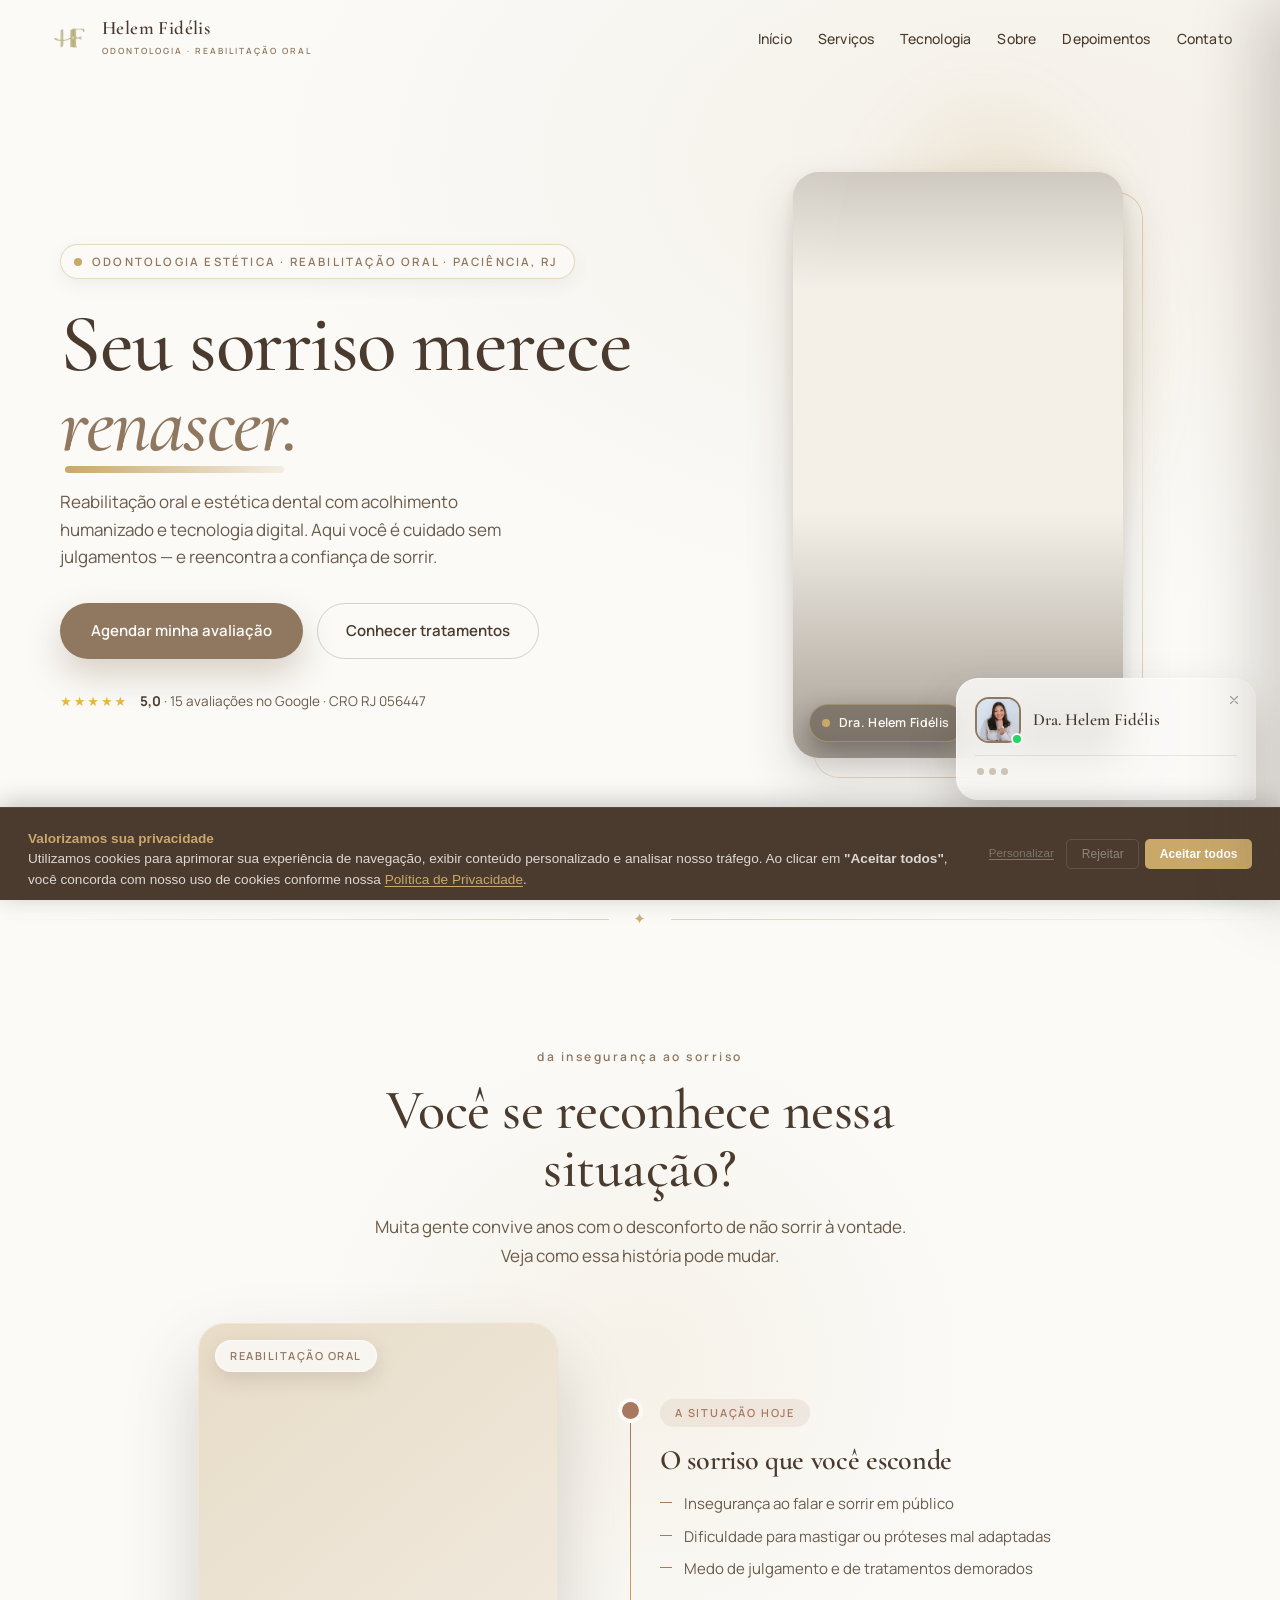
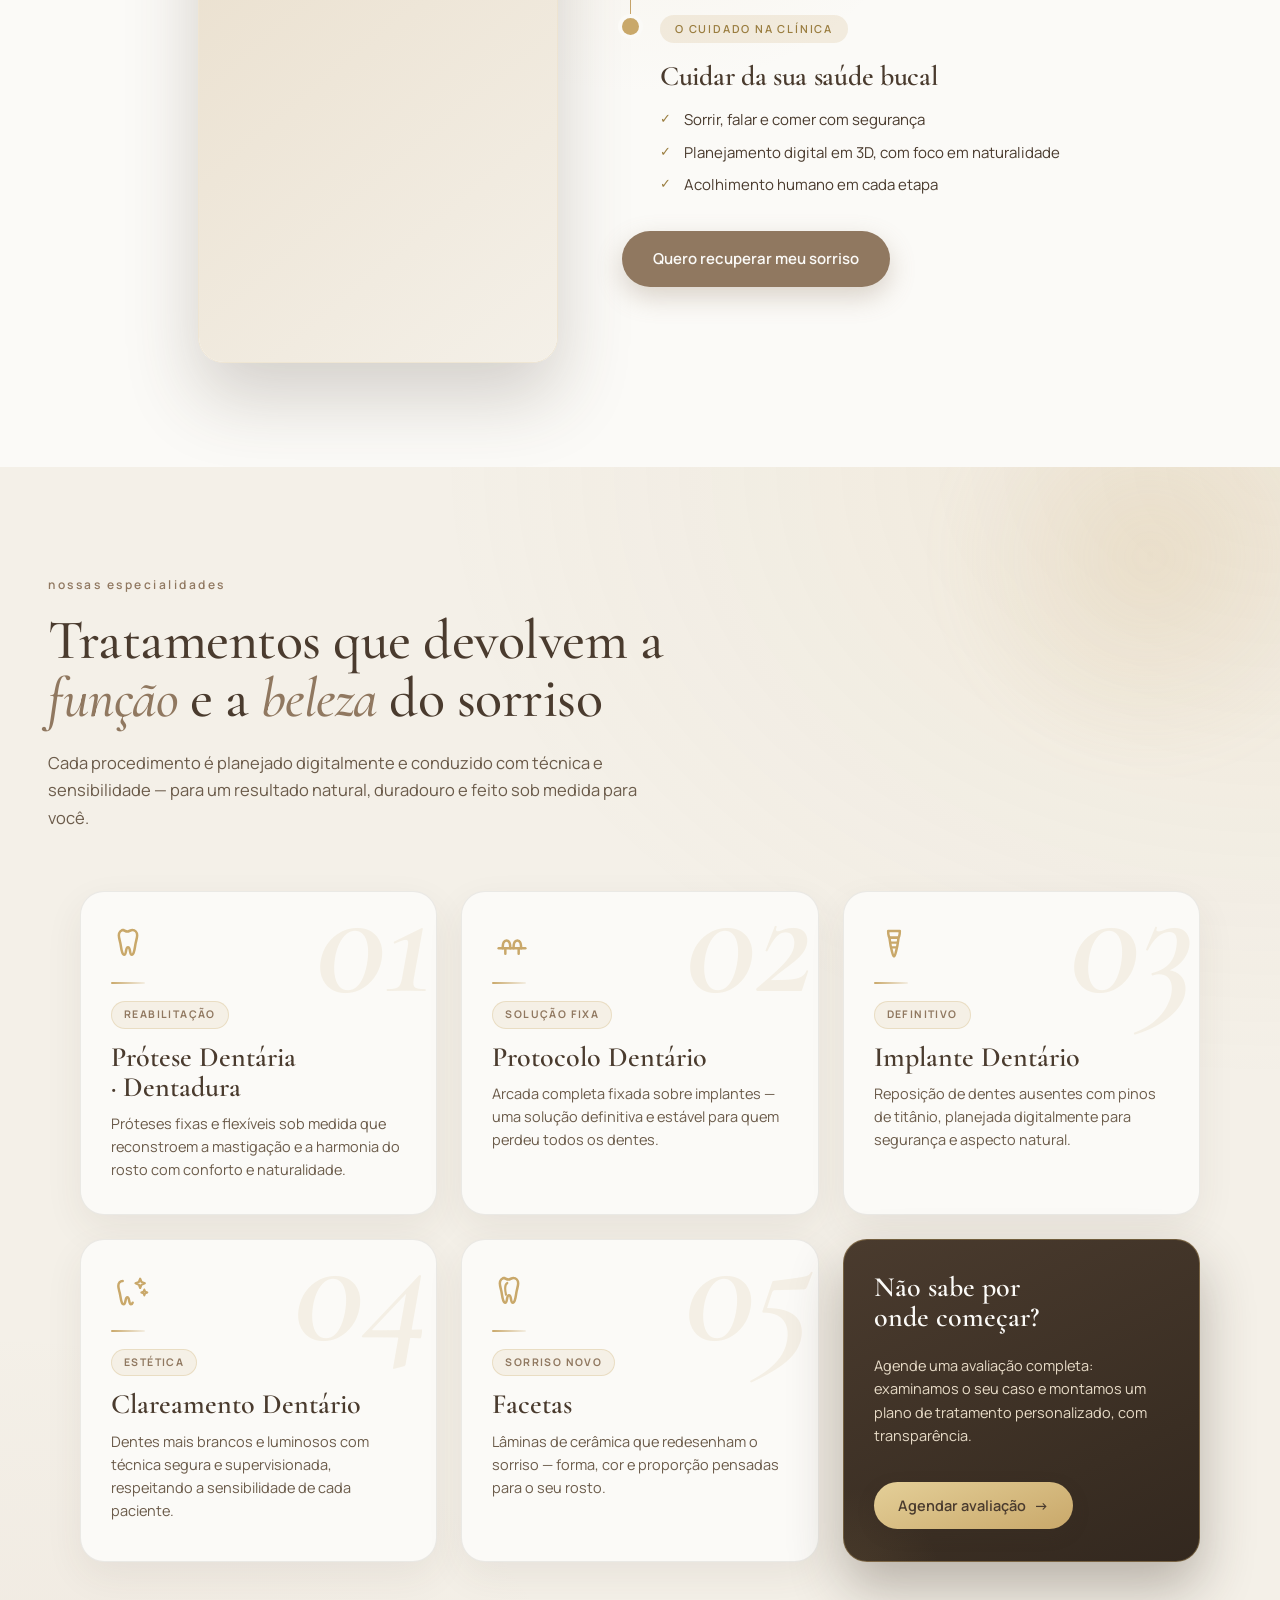
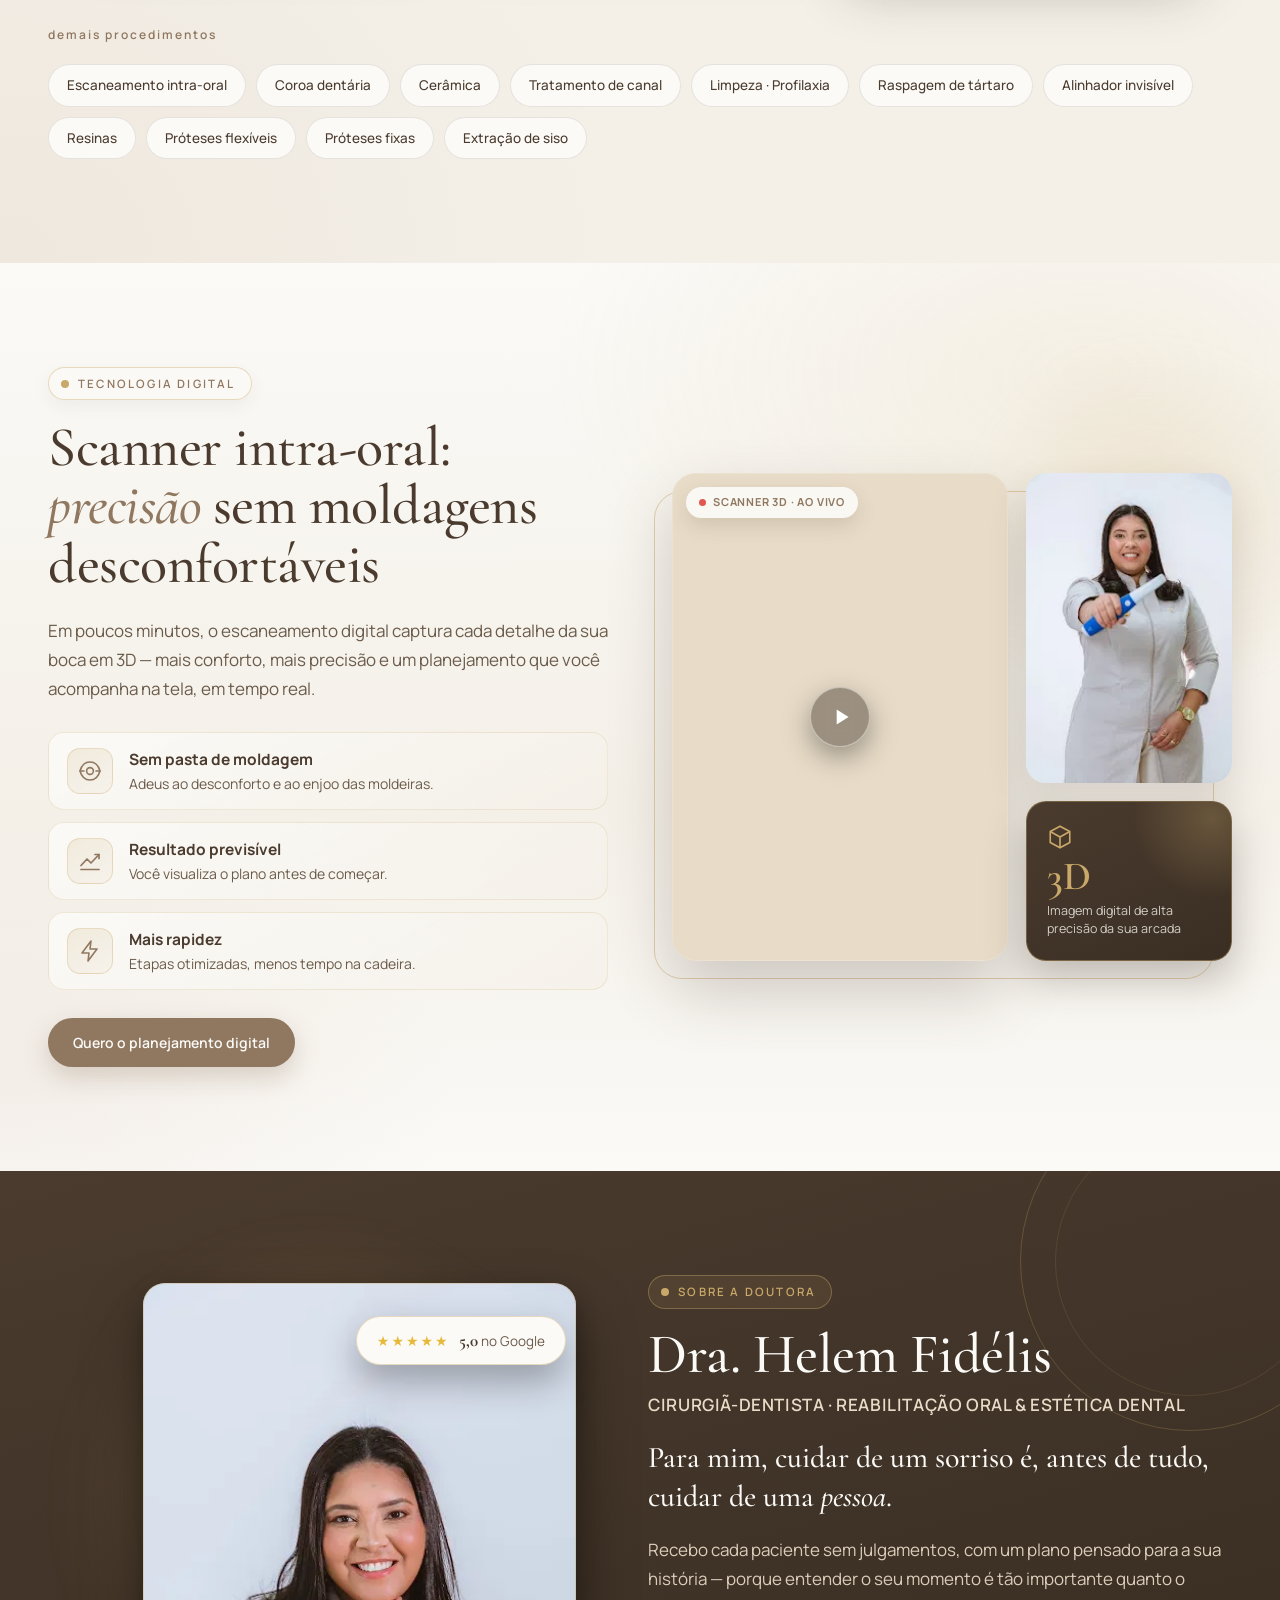
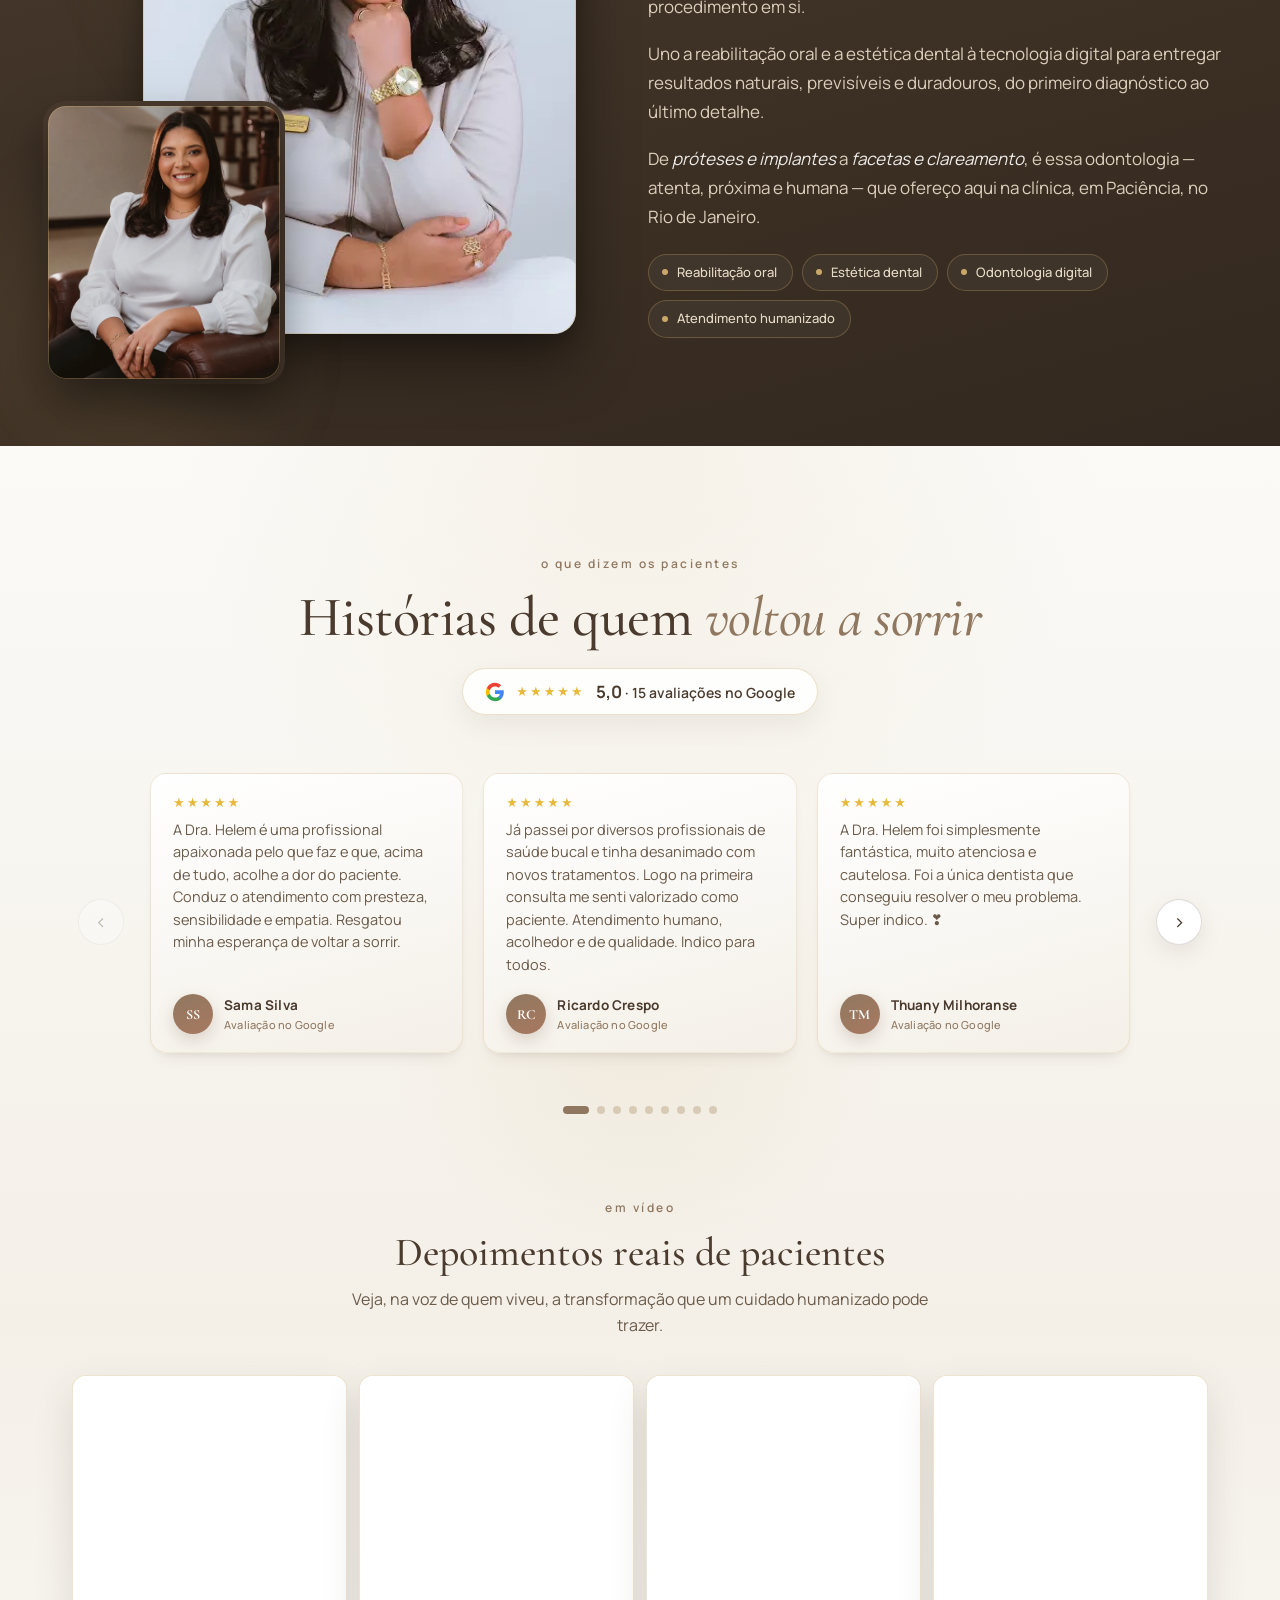
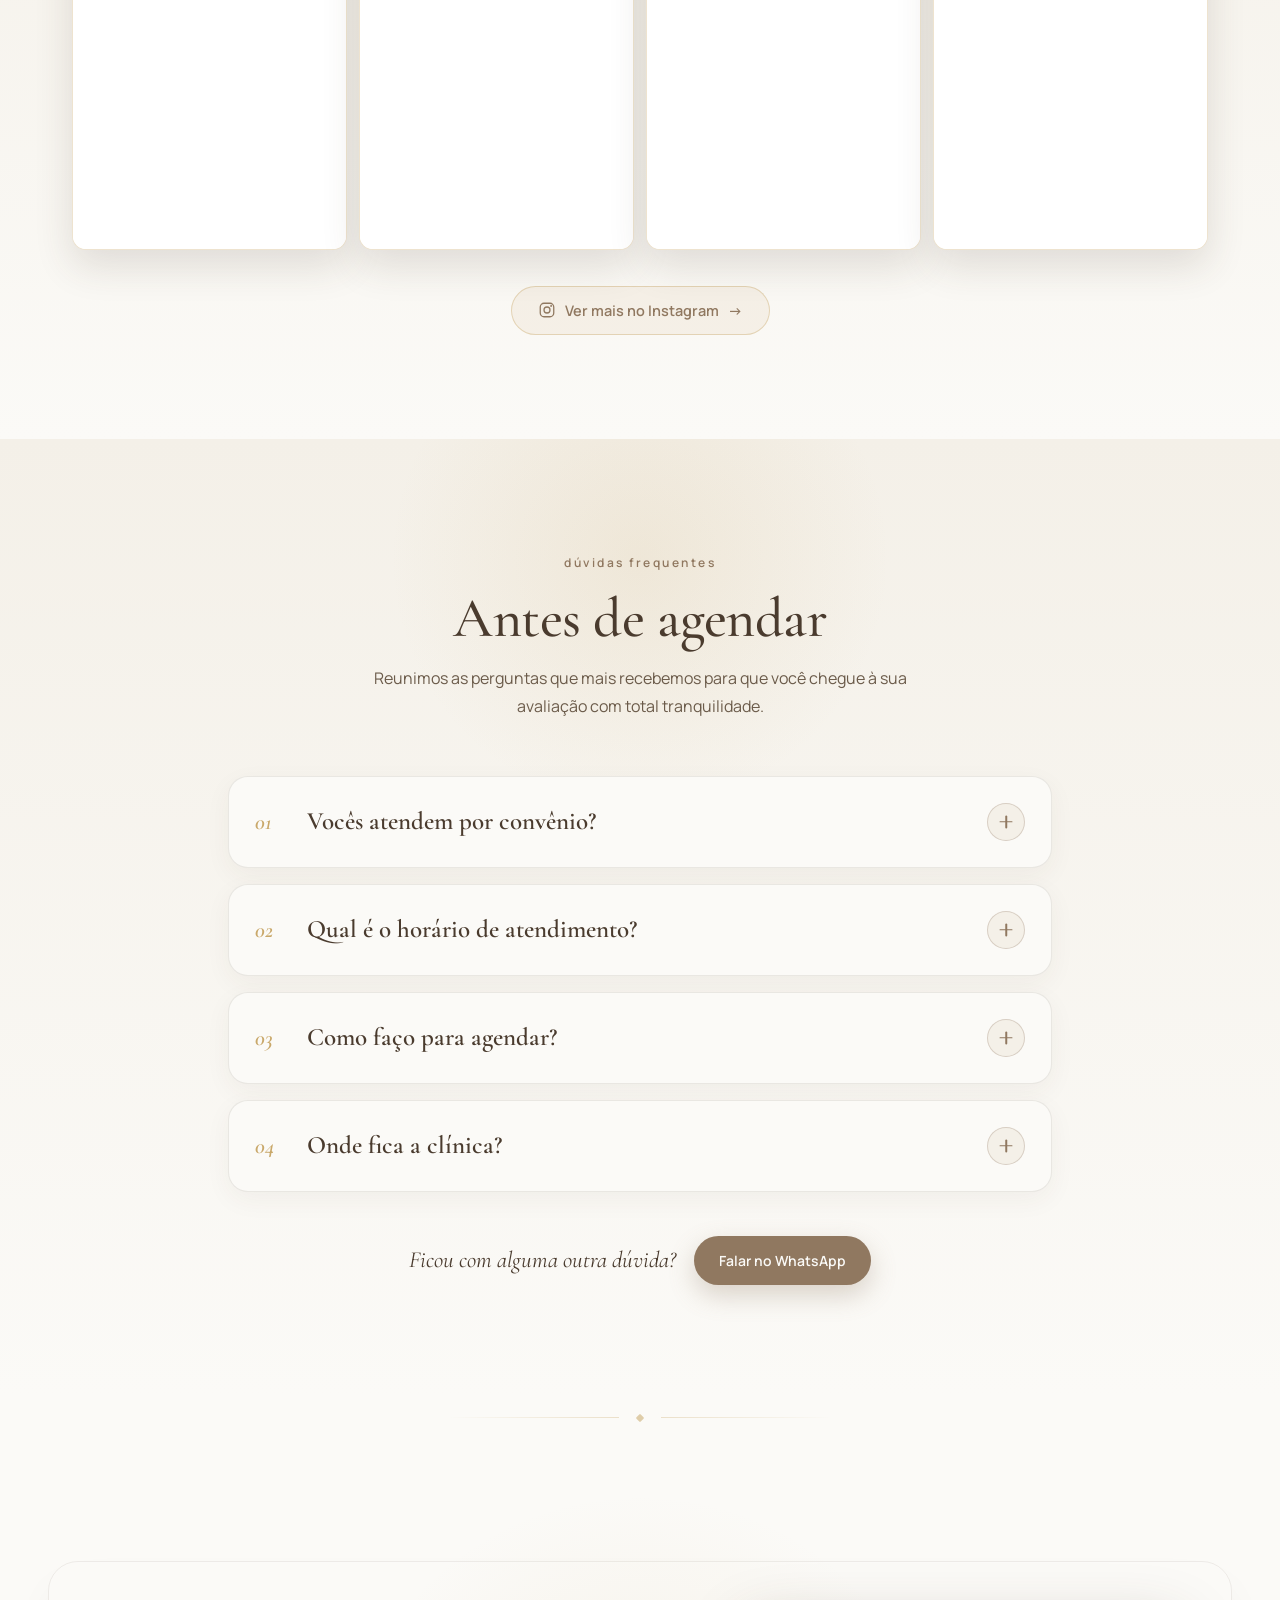
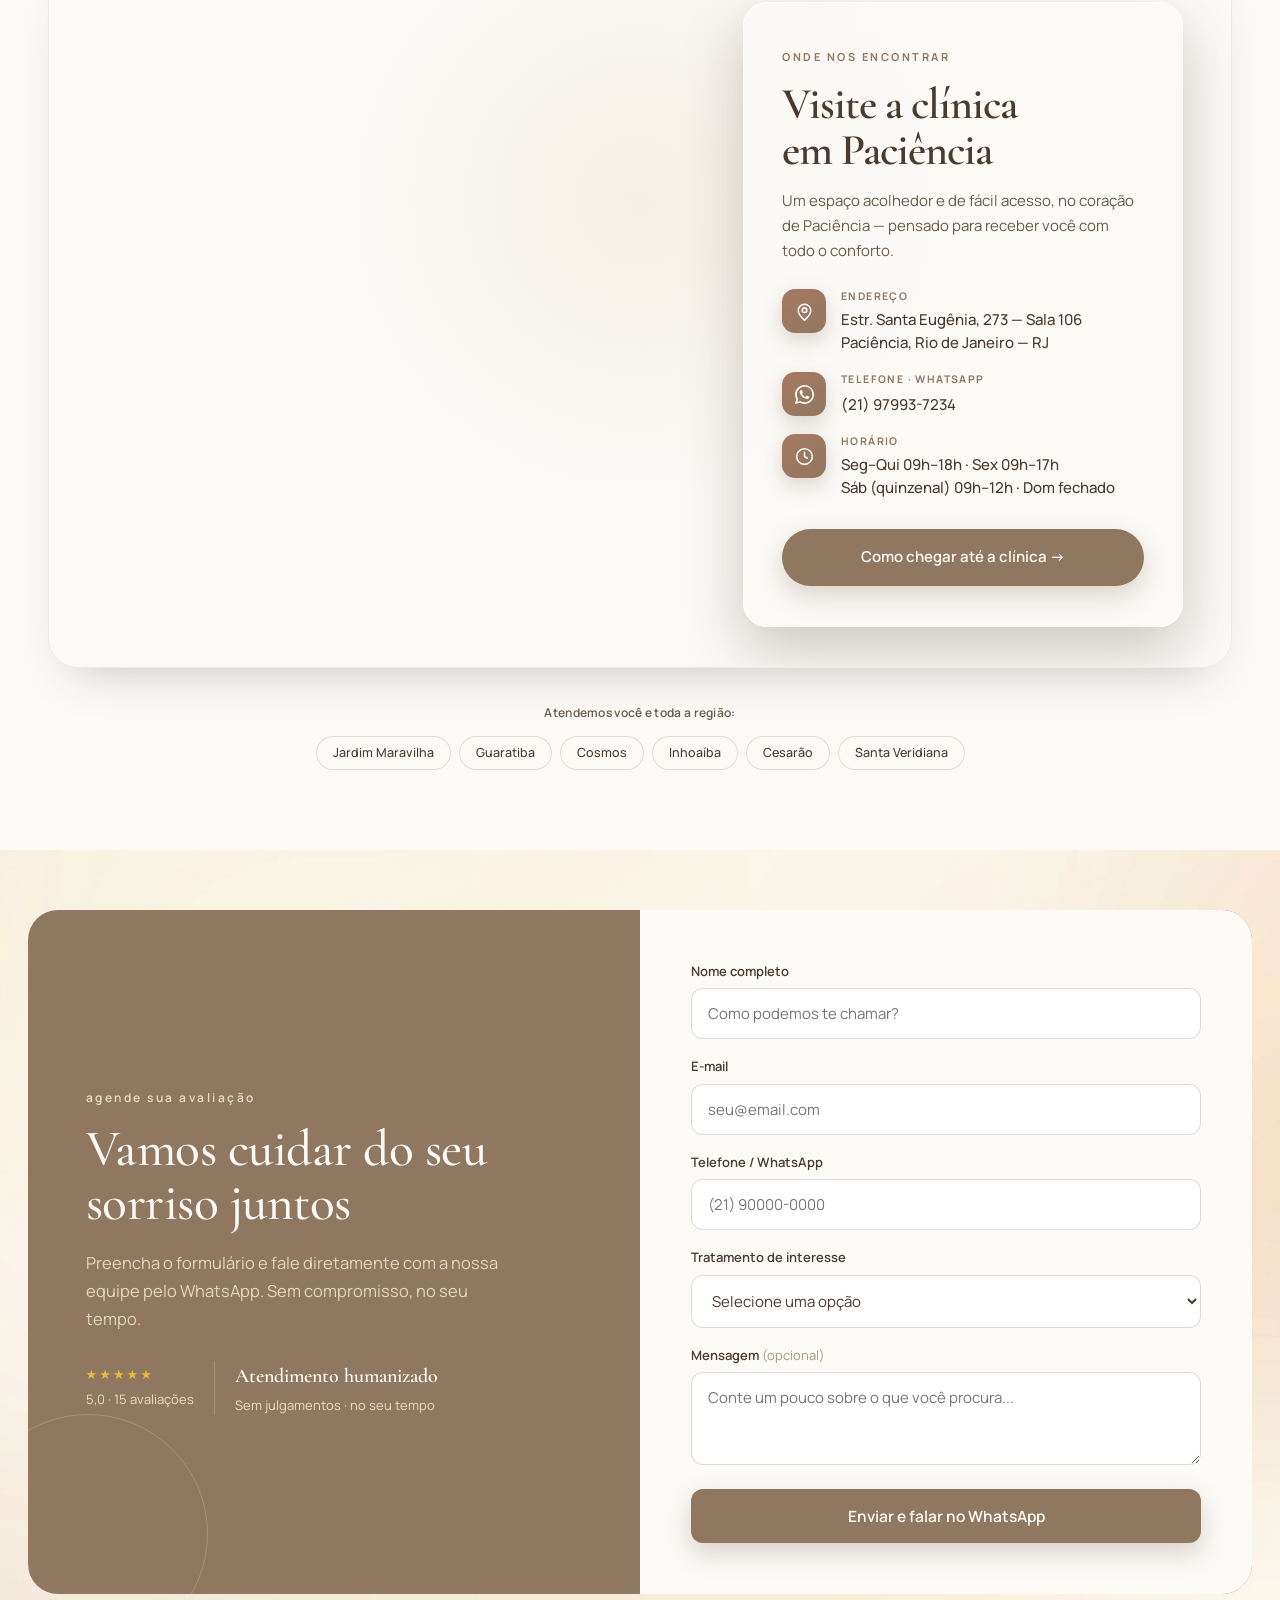
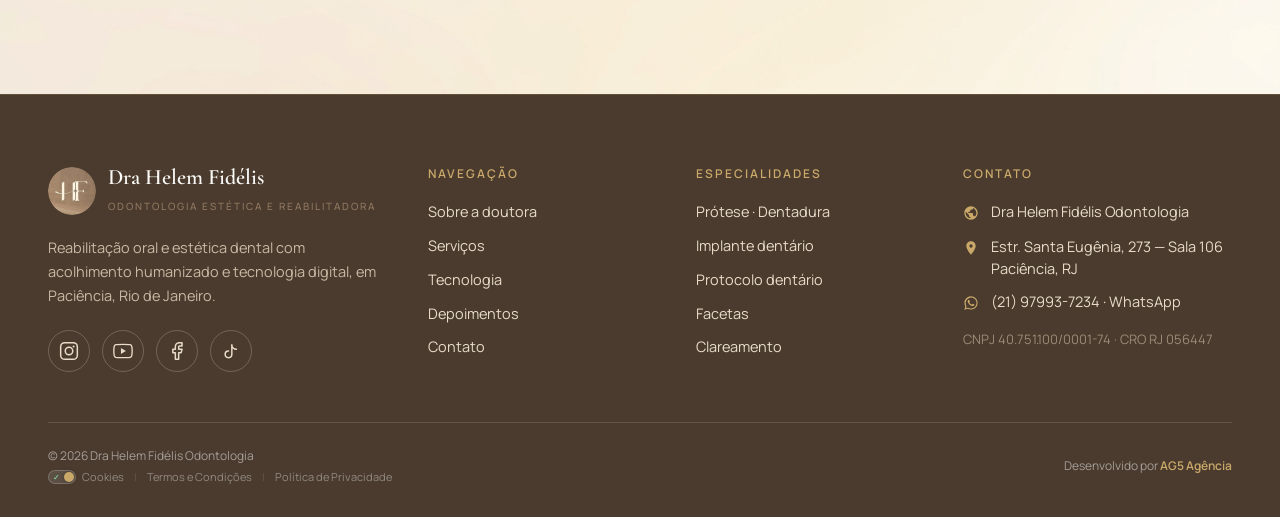
==== commit ecea7b73: "refactor: rewrite testimonial carousel component with updated styles and functional logic" ====
--- a/index.html
+++ b/index.html
@@ -479,85 +479,112 @@
     </div>
   </div>
 
-  <div class="carousel reveal" data-delay="1">
-    <div class="carousel__track" id="carouselTrack">
-      <figure class="testimonial active">
-        <span class="testimonial__mark" aria-hidden="true">”</span>
-        <blockquote>A Dra. Helem acolhe a dor do paciente e conduz tudo com presteza, sensibilidade e empatia. Resgatou minha esperança de voltar a sorrir.</blockquote>
-        <div class="testimonial__person">
-          <span class="testimonial__avatar" aria-hidden="true">SS</span>
-          <div class="testimonial__id">
-            <cite>Sama Silva</cite>
-            <span class="testimonial__src">Avaliação no Google</span>
-          </div>
-          <div class="stars">★★★★★</div>
-        </div>
+  <div class="tw reveal" data-delay="1">
+    <div class="tw-carousel">
+      <button class="tw-arrow tw-arrow--prev" id="revPrev" aria-label="Depoimento anterior">‹</button>
+      <div class="tw-viewport">
+        <div class="tw-track" id="revTrack">
+      <figure class="tw-card">
+        <div class="stars">★★★★★</div>
+        <blockquote>A Dra. Helem é uma profissional apaixonada pelo que faz e que, acima de tudo, acolhe a dor do paciente. Conduz o atendimento com presteza, sensibilidade e empatia. Resgatou minha esperança de voltar a sorrir.</blockquote>
+        <figcaption class="tw-person">
+          <span class="tw-avatar" aria-hidden="true">SS</span>
+          <div class="tw-person__id"><cite>Sama Silva</cite><span class="tw-person__src">Avaliação no Google</span></div>
+        </figcaption>
       </figure>
-      <figure class="testimonial">
-        <span class="testimonial__mark" aria-hidden="true">”</span>
-        <blockquote>Já passei por diversos profissionais e tinha desanimado. Logo na primeira consulta me senti valorizado como paciente. Atendimento humano, acolhedor e de qualidade.</blockquote>
-        <div class="testimonial__person">
-          <span class="testimonial__avatar" aria-hidden="true">RC</span>
-          <div class="testimonial__id">
-            <cite>Ricardo Crespo</cite>
-            <span class="testimonial__src">Avaliação no Google</span>
-          </div>
-          <div class="stars">★★★★★</div>
-        </div>
+      <figure class="tw-card">
+        <div class="stars">★★★★★</div>
+        <blockquote>Já passei por diversos profissionais de saúde bucal e tinha desanimado com novos tratamentos. Logo na primeira consulta me senti valorizado como paciente. Atendimento humano, acolhedor e de qualidade. Indico para todos.</blockquote>
+        <figcaption class="tw-person">
+          <span class="tw-avatar" aria-hidden="true">RC</span>
+          <div class="tw-person__id"><cite>Ricardo Crespo</cite><span class="tw-person__src">Avaliação no Google</span></div>
+        </figcaption>
       </figure>
-      <figure class="testimonial">
-        <span class="testimonial__mark" aria-hidden="true">”</span>
-        <blockquote>Foi a única dentista que conseguiu resolver o meu problema. Simplesmente fantástica, muito atenciosa e cautelosa. Super indico.</blockquote>
-        <div class="testimonial__person">
-          <span class="testimonial__avatar" aria-hidden="true">TM</span>
-          <div class="testimonial__id">
-            <cite>Thuany Milhoranse</cite>
-            <span class="testimonial__src">Avaliação no Google</span>
-          </div>
-          <div class="stars">★★★★★</div>
-        </div>
+
+      <figure class="tw-card">
+        <div class="stars">★★★★★</div>
+        <blockquote>A Dra. Helem foi simplesmente fantástica, muito atenciosa e cautelosa. Foi a única dentista que conseguiu resolver o meu problema. Super indico. ❣️</blockquote>
+        <figcaption class="tw-person">
+          <span class="tw-avatar" aria-hidden="true">TM</span>
+          <div class="tw-person__id"><cite>Thuany Milhoranse</cite><span class="tw-person__src">Avaliação no Google</span></div>
+        </figcaption>
       </figure>
-      <figure class="testimonial">
-        <span class="testimonial__mark" aria-hidden="true">”</span>
-        <blockquote>Fui muito bem atendida, uma excelente profissional! Depois levei o meu filho e, mais uma vez, fomos muito bem atendidos. Só gratidão!</blockquote>
-        <div class="testimonial__person">
-          <span class="testimonial__avatar" aria-hidden="true">SR</span>
-          <div class="testimonial__id">
-            <cite>Sandra Regina</cite>
-            <span class="testimonial__src">Avaliação no Google</span>
-          </div>
-          <div class="stars">★★★★★</div>
-        </div>
+
+      <figure class="tw-card">
+        <div class="stars">★★★★★</div>
+        <blockquote>Fui muito bem atendida, uma excelente profissional! Depois levei o meu filho e, mais uma vez, fomos muito bem atendidos. Só gratidão! Super indico. 🙌</blockquote>
+        <figcaption class="tw-person">
+          <span class="tw-avatar" aria-hidden="true">SR</span>
+          <div class="tw-person__id"><cite>Sandra Regina</cite><span class="tw-person__src">Avaliação no Google</span></div>
+        </figcaption>
       </figure>
-      <figure class="testimonial">
-        <span class="testimonial__mark" aria-hidden="true">”</span>
-        <blockquote>Gratidão por realizar alguns procedimentos dentários com uma excelente profissional odontológica, Dra. Helem Fidélis.</blockquote>
-        <div class="testimonial__person">
-          <span class="testimonial__avatar" aria-hidden="true">PD</span>
-          <div class="testimonial__id">
-            <cite>Paulo Dinart</cite>
-            <span class="testimonial__src">Local Guide · Google</span>
-          </div>
-          <div class="stars">★★★★★</div>
-        </div>
+
+      <figure class="tw-card">
+        <div class="stars">★★★★★</div>
+        <blockquote>A minha experiência com a Dra. Helem foi a melhor possível. Um atendimento humanizado e de excelência.</blockquote>
+        <figcaption class="tw-person">
+          <span class="tw-avatar" aria-hidden="true">PC</span>
+          <div class="tw-person__id"><cite>Patrícia Carvalho</cite><span class="tw-person__src">Avaliação no Google</span></div>
+        </figcaption>
       </figure>
-      <figure class="testimonial">
-        <span class="testimonial__mark" aria-hidden="true">”</span>
+
+      <figure class="tw-card">
+        <div class="stars">★★★★★</div>
+        <blockquote>Gratidão por conhecer e realizar alguns procedimentos dentários com uma excelente profissional odontológica, Dra. Helem Fidélis.</blockquote>
+        <figcaption class="tw-person">
+          <span class="tw-avatar" aria-hidden="true">PD</span>
+          <div class="tw-person__id"><cite>Paulo Dinart</cite><span class="tw-person__src">Local Guide · Google</span></div>
+        </figcaption>
+      </figure>
+
+      <figure class="tw-card">
+        <div class="stars">★★★★★</div>
         <blockquote>Tenho gostado muito do carinho da Dra. Helem e de sua assistente. Ambas são muito atenciosas.</blockquote>
-        <div class="testimonial__person">
-          <span class="testimonial__avatar" aria-hidden="true">JH</span>
-          <div class="testimonial__id">
-            <cite>Jocimara Helena</cite>
-            <span class="testimonial__src">Avaliação no Google</span>
-          </div>
-          <div class="stars">★★★★★</div>
-        </div>
+        <figcaption class="tw-person">
+          <span class="tw-avatar" aria-hidden="true">JH</span>
+          <div class="tw-person__id"><cite>Jocimara Helena</cite><span class="tw-person__src">Avaliação no Google</span></div>
+        </figcaption>
       </figure>
-    </div>
-    <div class="carousel__nav">
-      <button class="arrow" id="prevBtn" aria-label="Depoimento anterior">‹</button>
-      <div class="carousel__dots" id="dots"></div>
-      <button class="arrow" id="nextBtn" aria-label="Próximo depoimento">›</button>
+
+      <figure class="tw-card">
+        <div class="stars">★★★★★</div>
+        <blockquote>A melhor que conheci. Atenciosa, dedicada e sabe o que faz!</blockquote>
+        <figcaption class="tw-person">
+          <span class="tw-avatar" aria-hidden="true">VU</span>
+          <div class="tw-person__id"><cite>Vanderson &amp; Uanderson</cite><span class="tw-person__src">Avaliação no Google</span></div>
+        </figcaption>
+      </figure>
+
+      <figure class="tw-card">
+        <div class="stars">★★★★★</div>
+        <blockquote>Perfeita no que faz, atenciosa e uma ótima profissional. 🙏🏼</blockquote>
+        <figcaption class="tw-person">
+          <span class="tw-avatar" aria-hidden="true">LS</span>
+          <div class="tw-person__id"><cite>Lorraine Silva</cite><span class="tw-person__src">Avaliação no Google</span></div>
+        </figcaption>
+      </figure>
+
+      <figure class="tw-card">
+        <div class="stars">★★★★★</div>
+        <blockquote>Excelente profissional, atendimento maravilhoso. Recomendo a todos.</blockquote>
+        <figcaption class="tw-person">
+          <span class="tw-avatar" aria-hidden="true">WR</span>
+          <div class="tw-person__id"><cite>Willian Ribeiro</cite><span class="tw-person__src">Avaliação no Google</span></div>
+        </figcaption>
+      </figure>
+
+      <figure class="tw-card">
+        <div class="stars">★★★★★</div>
+        <blockquote>Amo o trabalho dela, muito humanizado.</blockquote>
+        <figcaption class="tw-person">
+          <span class="tw-avatar" aria-hidden="true">SB</span>
+          <div class="tw-person__id"><cite>Solzinha Batista</cite><span class="tw-person__src">Avaliação no Google</span></div>
+        </figcaption>
+      </figure>
+        </div>
+      </div>
+      <button class="tw-arrow tw-arrow--next" id="revNext" aria-label="Próximo depoimento">›</button>
+      <div class="tw-dots" id="revDots"></div>
     </div>
   </div>
 
@@ -838,7 +865,7 @@
       </div>
       <div>
         <span class="wa-bubble__name">Dra. Helem Fidélis</span>
-        <span class="wa-bubble__status">Online agora</span>
+        <span class="wa-bubble__status"></span>
       </div>
     </div>
     <div id="waTyping" class="wa-typing" aria-hidden="true"><span></span><span></span><span></span></div>
--- a/style.css
+++ b/style.css
@@ -553,36 +553,60 @@
   box-shadow:0 10px 26px rgba(74,59,46,.08);font-size:14px;font-weight:600;color:var(--cacau)}
 .google-badge strong{font-size:17px}
 
-.carousel{position:relative;z-index:1;margin:52px auto 0;max-width:860px;padding:0 28px}
-.carousel__track{position:relative;min-height:380px}
-.testimonial{position:absolute;inset:0;display:flex;flex-direction:column;align-items:center;justify-content:center;
-  padding:48px 52px 40px;border-radius:28px;text-align:center;
-  background:linear-gradient(165deg,#fff,var(--marfim));border:1px solid rgba(201,168,106,.3);
-  box-shadow:0 28px 64px rgba(74,59,46,.13);
-  opacity:0;pointer-events:none;transform:translateY(16px) scale(.98);
-  transition:opacity .55s var(--ease),transform .55s var(--ease)}
-.testimonial::after{content:'';position:absolute;top:-30%;right:-12%;width:260px;height:260px;border-radius:50%;
-  background:radial-gradient(circle,rgba(201,168,106,.16),transparent 70%);pointer-events:none}
-.testimonial.active{opacity:1;pointer-events:auto;transform:none;z-index:2}
-.testimonial__mark{position:relative;z-index:1;font-family:var(--serif);font-size:96px;line-height:.5;
-  height:38px;color:rgba(201,168,106,.45);margin-bottom:6px}
-.testimonial blockquote{position:relative;z-index:1;font-family:var(--serif);font-style:italic;
-  font-size:clamp(22px,2.8vw,30px);line-height:1.45;color:var(--cacau);margin:0 0 30px;max-width:680px}
-.testimonial__person{position:relative;z-index:1;display:inline-flex;align-items:center;gap:14px}
-.testimonial__avatar{flex-shrink:0;display:inline-flex;align-items:center;justify-content:center;
-  width:50px;height:50px;border-radius:50%;font-family:var(--serif);font-weight:700;font-size:17px;
+/* ----- Mural de depoimentos (premium) ----- */
+.tw{position:relative;z-index:1;margin:44px auto 0;max-width:1180px;padding:0 28px}
+.stars{color:#E7B93B;letter-spacing:2px;font-size:13px;line-height:1}
+
+/* Carrossel */
+.tw-carousel{display:flex;flex-wrap:wrap;align-items:center;justify-content:center;gap:22px 16px;min-width:0}
+.tw-viewport{overflow:hidden;flex:1;min-width:0;order:2}
+.tw-arrow--prev{order:1}
+.tw-arrow--next{order:3}
+.tw-track{display:flex;gap:20px;padding:14px 10px 30px;transition:transform .55s var(--ease);will-change:transform}
+.tw-card{flex:0 0 calc((100% - 40px)/3);box-sizing:border-box;margin:0;
+  display:flex;flex-direction:column;
+  background:linear-gradient(165deg,#fff,var(--marfim));
+  border:1px solid rgba(201,168,106,.24);border-radius:16px;
+  padding:22px 22px 18px;
+  box-shadow:0 2px 5px -1px rgba(74,59,46,.05),0 12px 18px -12px rgba(74,59,46,.16);
+  transition:transform .4s var(--ease),box-shadow .4s var(--ease),border-color .4s var(--ease)}
+@media (max-width:900px){.tw-card{flex-basis:calc((100% - 20px)/2)}}
+@media (max-width:600px){.tw-card{flex-basis:100%}}
+.tw-card:hover{transform:translateY(-5px);border-color:rgba(201,168,106,.5);
+  box-shadow:0 4px 8px rgba(74,59,46,.06),0 22px 30px -12px rgba(74,59,46,.18)}
+.tw-card blockquote{flex:1 0 auto;font-size:14.5px;line-height:1.55;color:var(--text-soft);margin:10px 0 18px}
+
+/* Setas + dots */
+.tw-arrow{flex-shrink:0;align-self:center;width:46px;height:46px;border-radius:50%;
+  border:1px solid rgba(74,59,46,.18);background:#fff;color:var(--cacau);cursor:pointer;
+  font-size:20px;line-height:1;display:flex;align-items:center;justify-content:center;
+  box-shadow:0 8px 22px rgba(74,59,46,.1);transition:all .25s}
+.tw-arrow:hover{background:var(--bronze);color:#fff;border-color:var(--bronze);transform:scale(1.06)}
+.tw-arrow:disabled{opacity:.3;cursor:default;background:#fff;color:var(--cacau);
+  border-color:rgba(74,59,46,.18);transform:none;box-shadow:none}
+.tw-dots{order:4;flex-basis:100%;display:flex;justify-content:center;align-items:center;gap:8px}
+.tw-dot{width:8px;height:8px;border-radius:8px;background:#D8CBB6;cursor:pointer;
+  transition:all .3s;border:none;padding:0}
+.tw-dot.active{width:26px;background:var(--bronze)}
+/* Mobile: viewport ocupa a linha inteira; setas ladeiam os dots numa barra embaixo */
+@media (max-width:600px){
+  .tw-viewport{flex-basis:100%;order:1}
+  .tw-arrow{width:40px;height:40px;font-size:18px;order:2}
+  .tw-dots{order:3;flex-basis:auto}
+  .tw-arrow--next{order:4}
+}
+
+/* Pessoa (reutilizado no destaque e nos cards) */
+.tw-person{display:flex;align-items:center;gap:11px;margin:0}
+.tw-avatar{flex-shrink:0;display:inline-flex;align-items:center;justify-content:center;
+  width:40px;height:40px;border-radius:50%;font-family:var(--serif);font-weight:700;font-size:14px;
   color:var(--offwhite);background:linear-gradient(150deg,var(--bronze),var(--bronze-warm));
-  box-shadow:0 8px 20px rgba(144,120,96,.3)}
-.testimonial__id{display:flex;flex-direction:column;text-align:left}
-.testimonial cite{font-style:normal;font-size:15px;font-weight:700;letter-spacing:.3px;color:var(--cacau)}
-.testimonial__src{font-size:11.5px;font-weight:500;letter-spacing:.3px;color:var(--bronze)}
-.testimonial .stars{font-size:15px;margin-left:4px}
-.carousel__nav{display:flex;align-items:center;justify-content:center;gap:24px;margin-top:26px}
-.arrow{width:46px;height:46px;border-radius:50%;border:1px solid rgba(74,59,46,.2);background:#fff;color:var(--cacau);cursor:pointer;font-size:18px;display:flex;align-items:center;justify-content:center;transition:all .25s}
-.arrow:hover{background:var(--bronze);color:#fff;border-color:var(--bronze)}
-.carousel__dots{display:flex;gap:8px;align-items:center}
-.dot{width:8px;height:8px;border-radius:8px;background:#D8CBB6;cursor:pointer;transition:all .3s;border:none;padding:0}
-.dot.active{width:26px;background:var(--bronze)}
+  box-shadow:0 6px 16px rgba(144,120,96,.28)}
+.tw-person__id{display:flex;flex-direction:column;gap:1px;text-align:left;min-width:0}
+.tw-person cite{font-style:normal;font-size:13.5px;font-weight:700;letter-spacing:.2px;color:var(--cacau)}
+.tw-person__src{display:inline-flex;align-items:center;gap:5px;
+  font-size:11px;font-weight:500;letter-spacing:.2px;color:var(--bronze)}
+.tw-person__src svg{flex-shrink:0}
 
 /* ----- Reels de depoimento (Instagram) ----- */
 .ig-reels{position:relative;z-index:1;margin:80px auto 0;max-width:1200px;padding:0 28px;text-align:center}
@@ -916,6 +940,8 @@
   .svc-list{grid-template-columns:1fr;grid-auto-rows:auto;gap:18px;max-width:400px;margin:0 auto}
   .svc-card{padding:28px 26px}
   .svc-card__num{font-size:118px}
+  /* card CTA: altura natural no mobile → botão precisa de margem fixa (o margin-top:auto vira 0) */
+  .svc-card__cta-btn{margin-top:20px}
   .svc-cta{padding:30px 26px}
   .svc-cta__btn{width:100%;justify-content:center}
   /* demais procedimentos — compacto e centralizado no mobile */
@@ -927,12 +953,9 @@
   /* SOBRE — selo de avaliação contido no mobile */
   .about__chip{left:0;top:12px}
   .about__badge{right:3%;top:4%;bottom:auto;padding:10px 16px}
-  /* DEPOIMENTOS — card compacto e sem corte de texto */
+  /* DEPOIMENTOS — carrossel compacto no mobile */
   .reviews{padding:80px 0}
-  .carousel{padding:0 16px}
-  .carousel__track{min-height:470px}
-  .testimonial{padding:36px 26px 30px}
-  .testimonial__person{flex-wrap:wrap;justify-content:center;gap:10px 12px}
+  .tw{padding:0 16px}
   /* reels do Instagram — uma coluna no celular, card menor e compacto (com respiro nas laterais) */
   .ig-reels{margin-top:60px}
   .ig-reels__grid{gap:18px;max-width:360px;margin:0 auto}
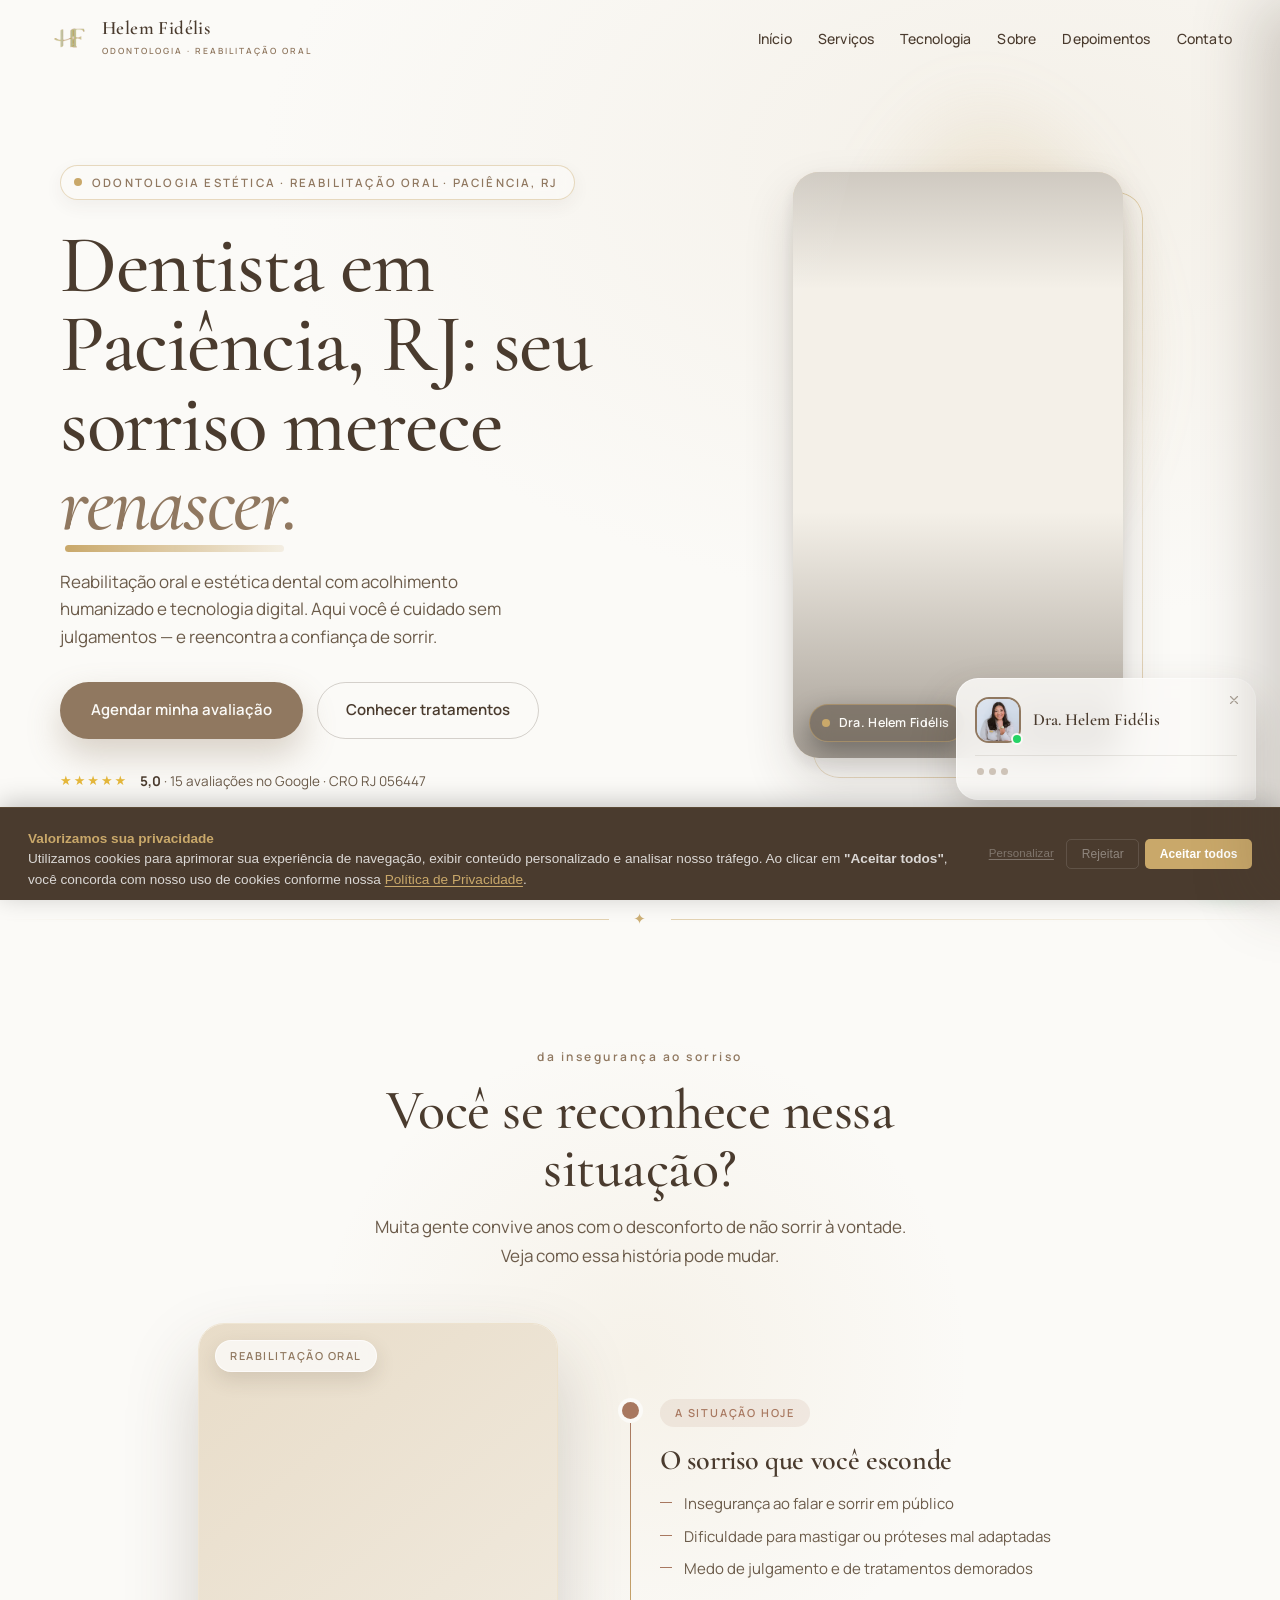
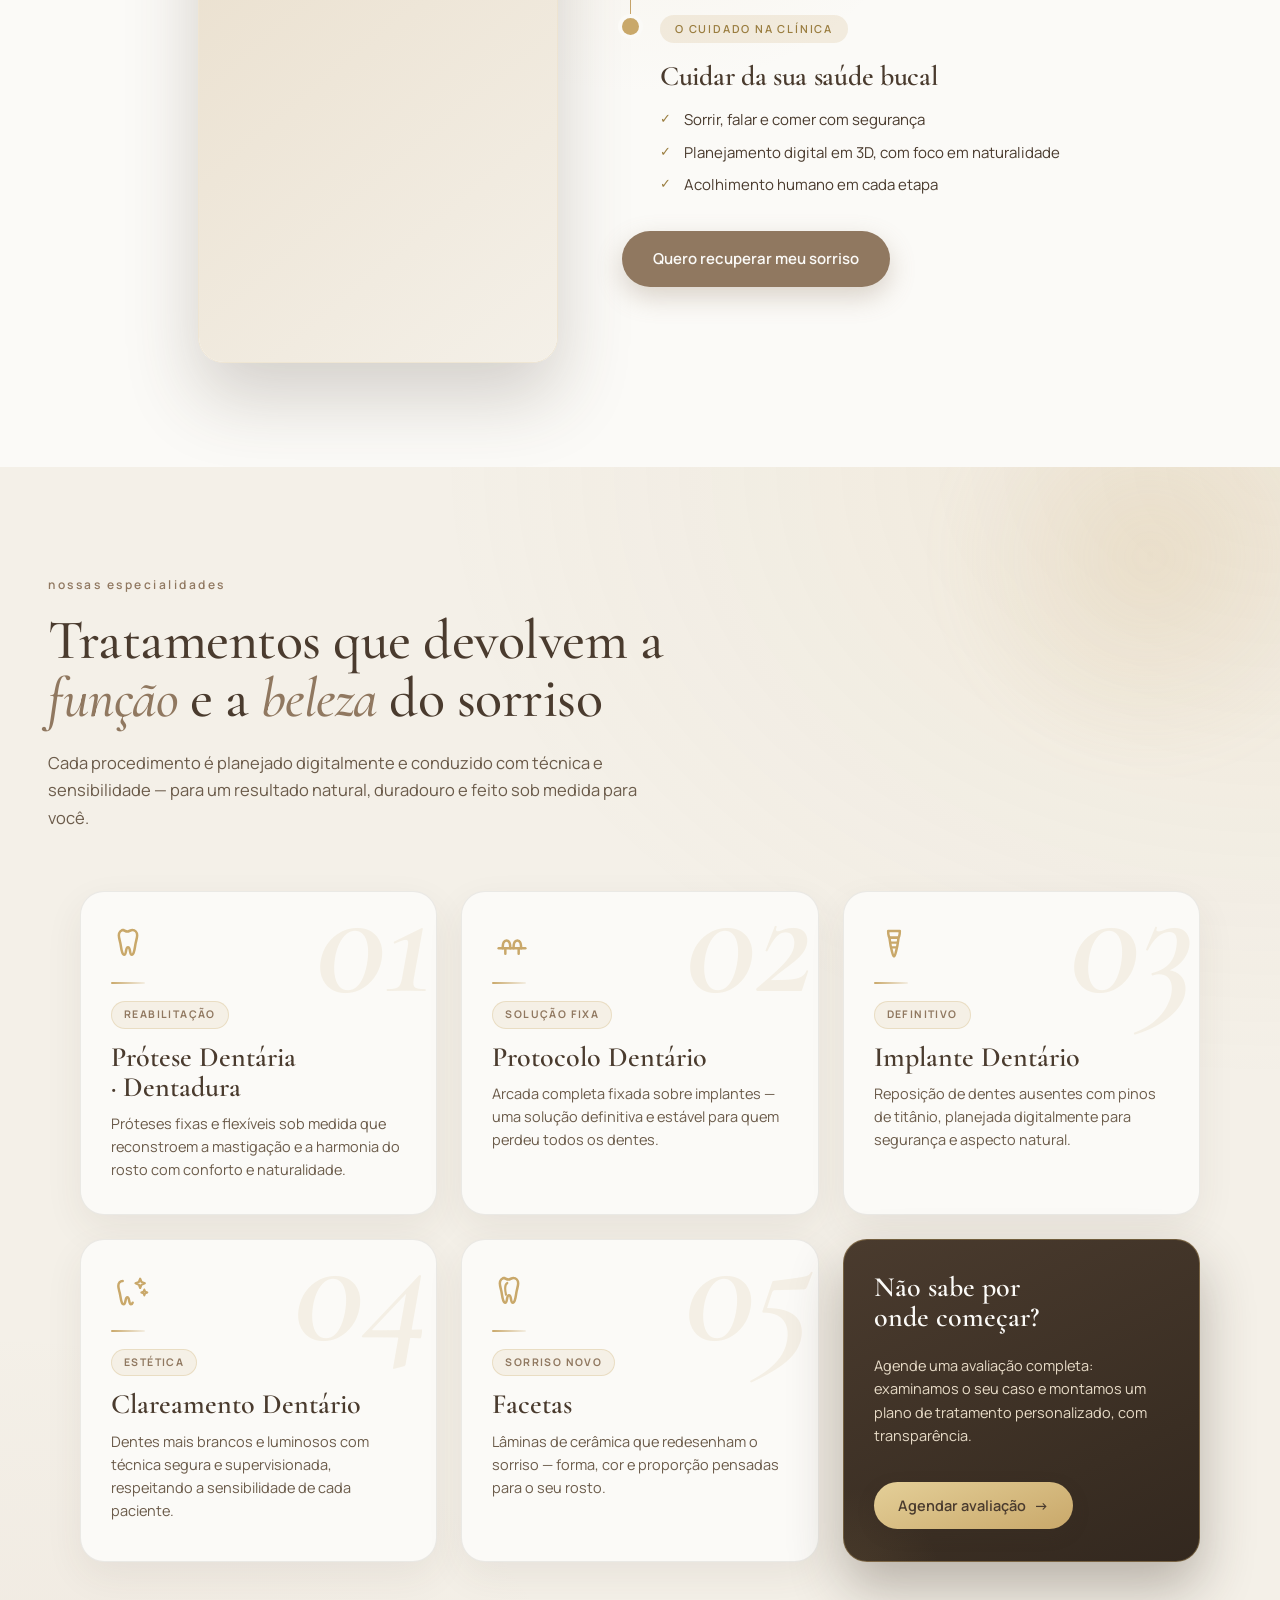
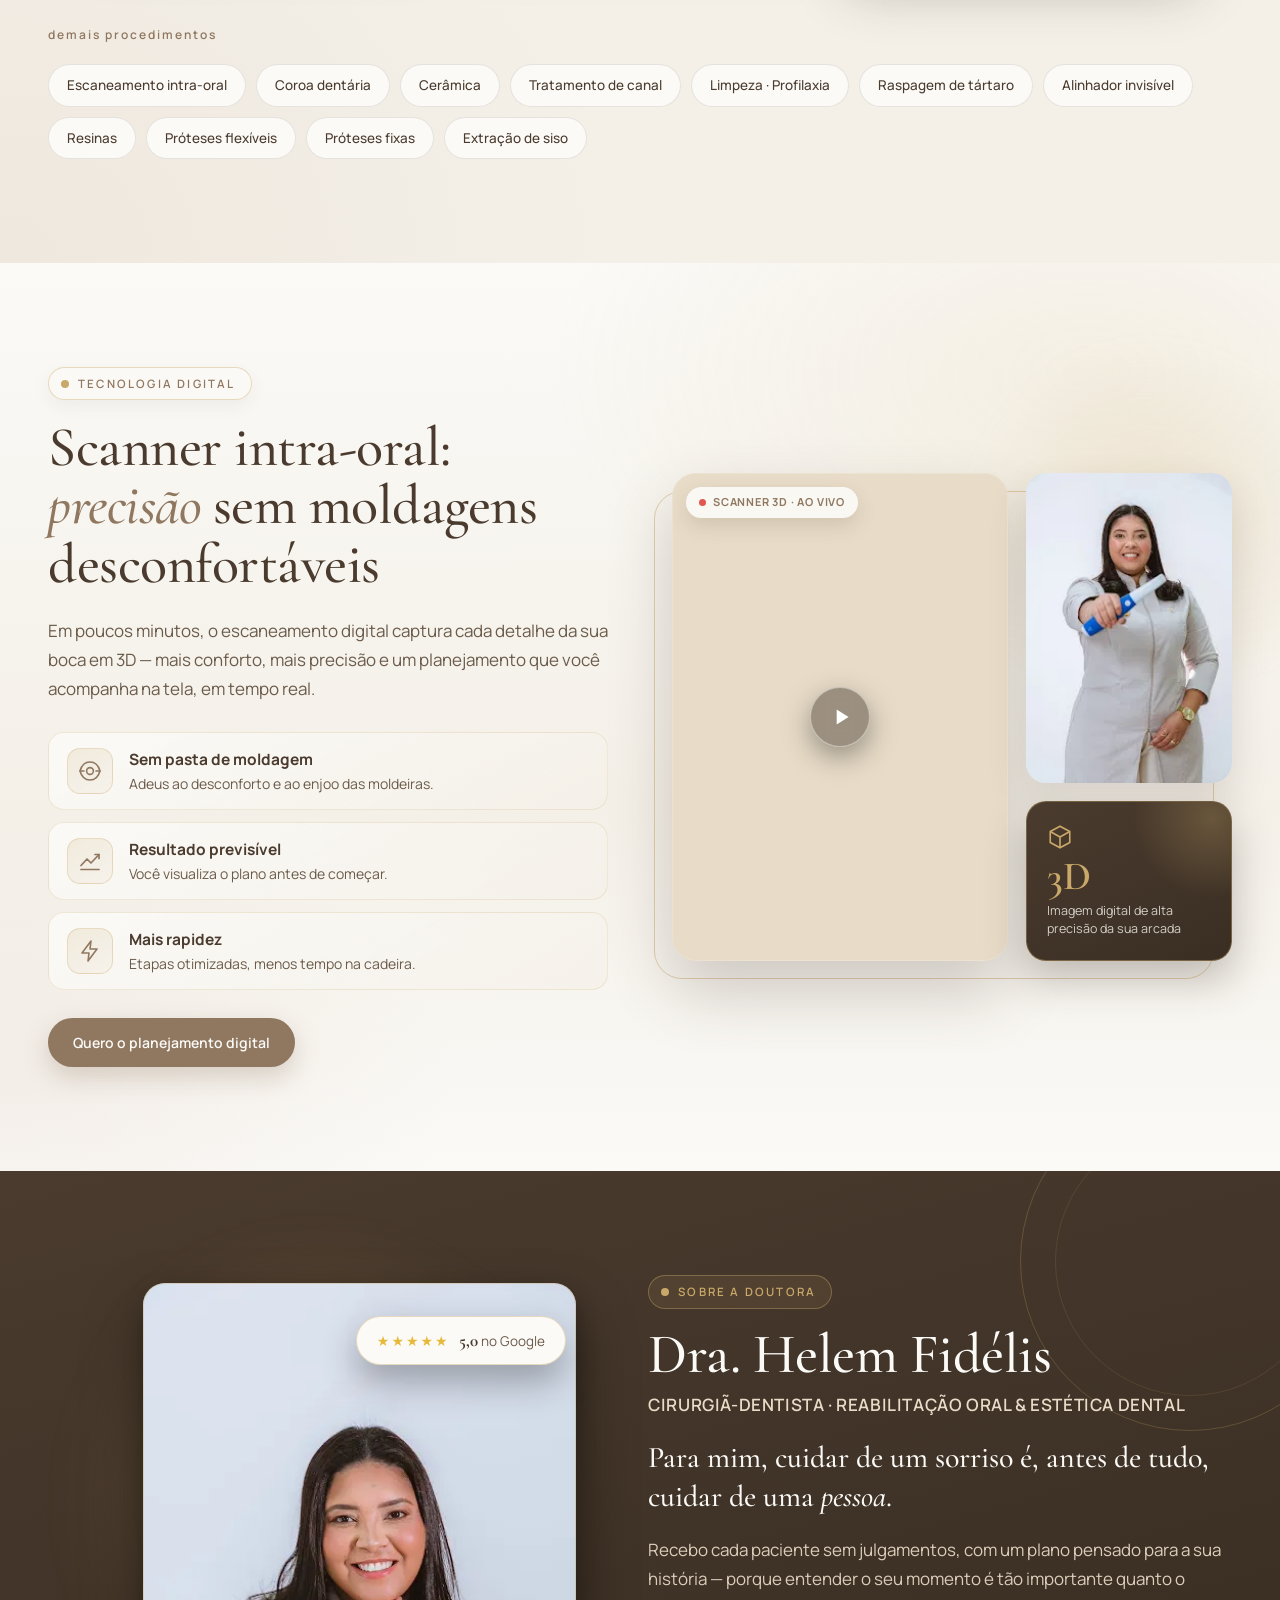
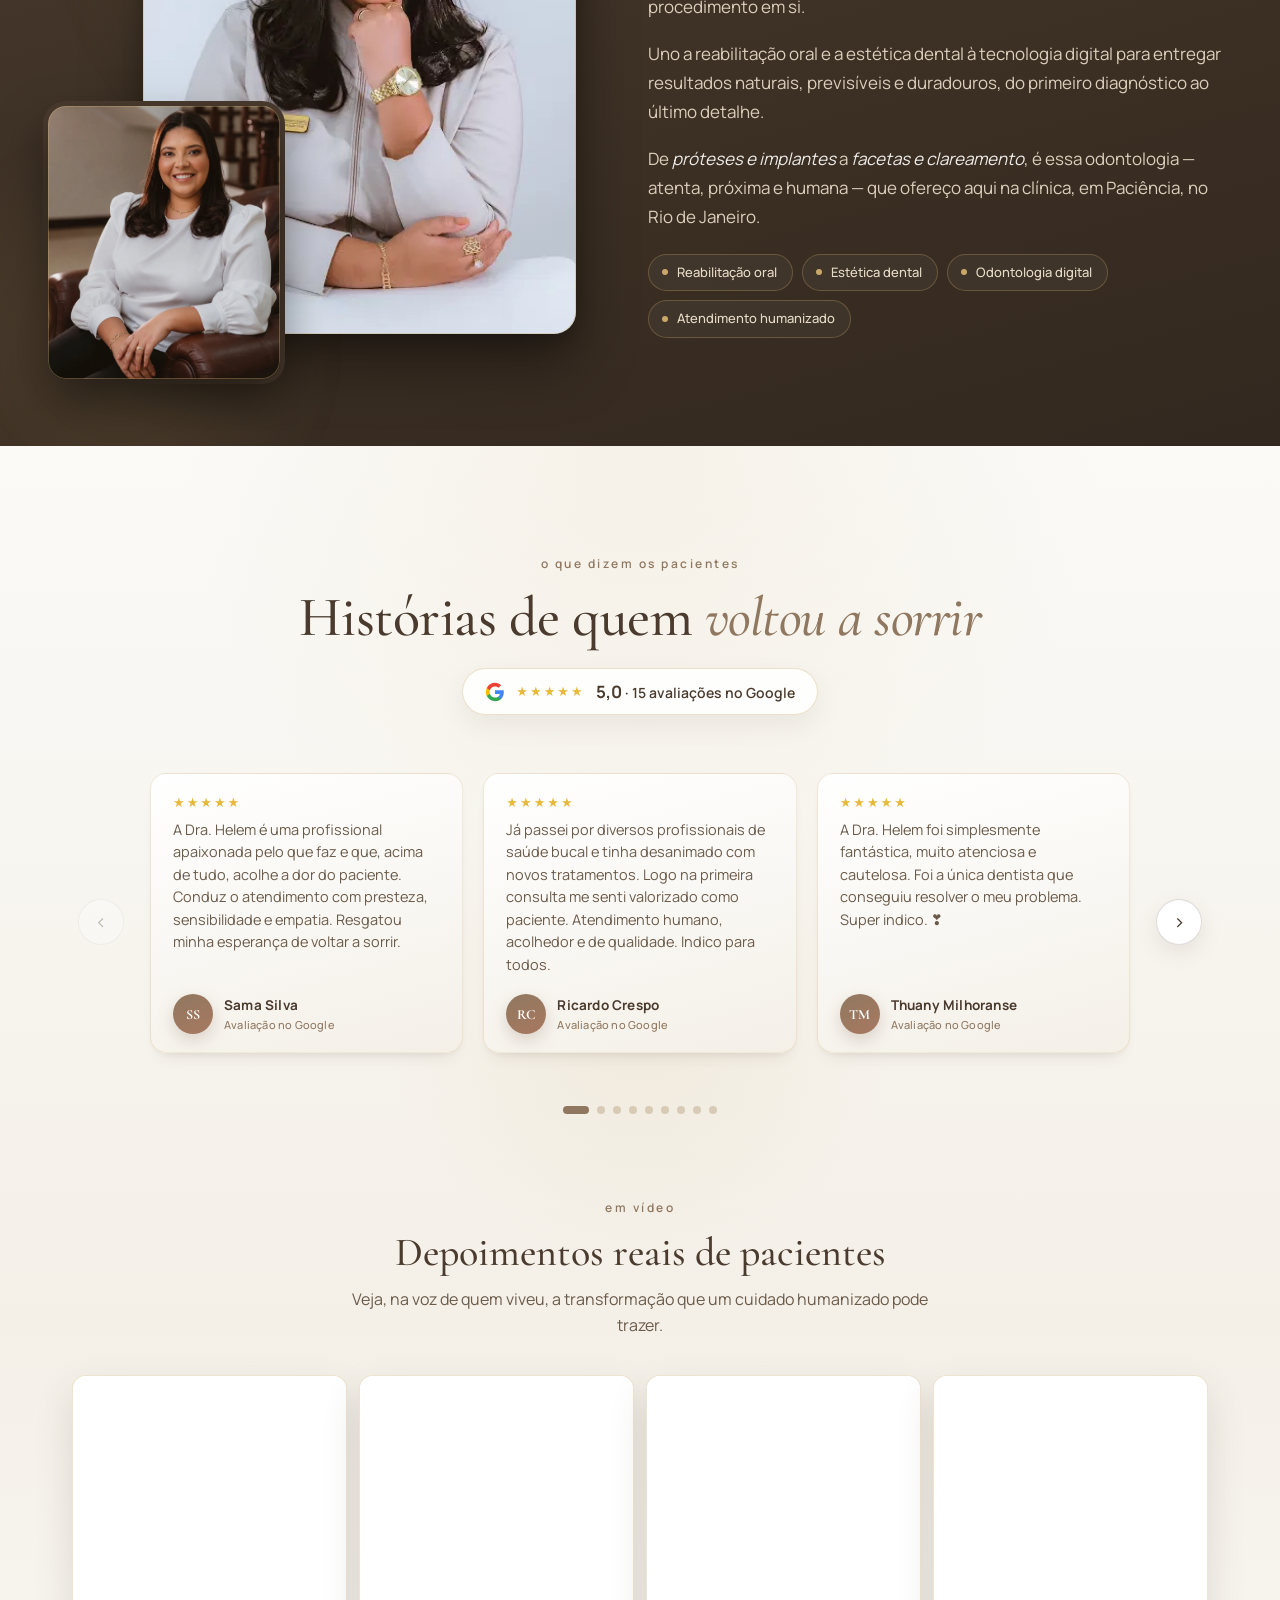
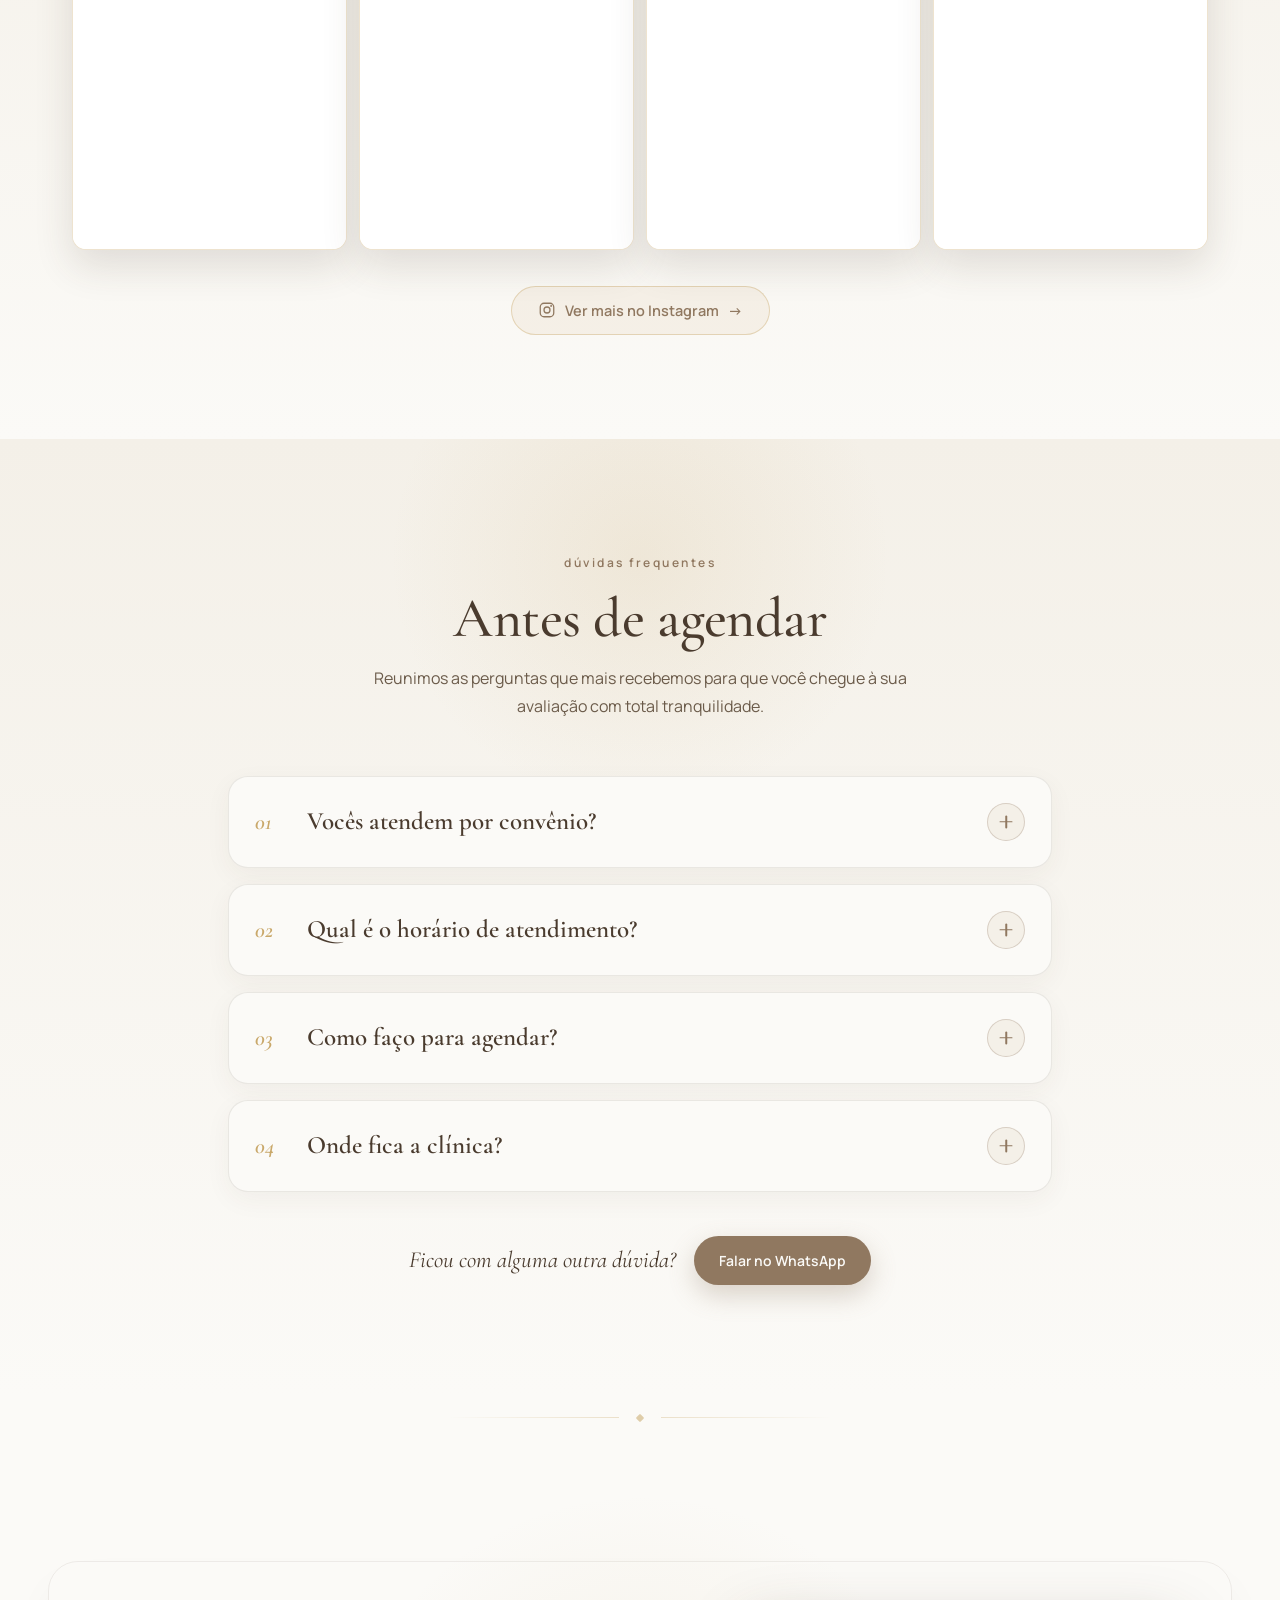
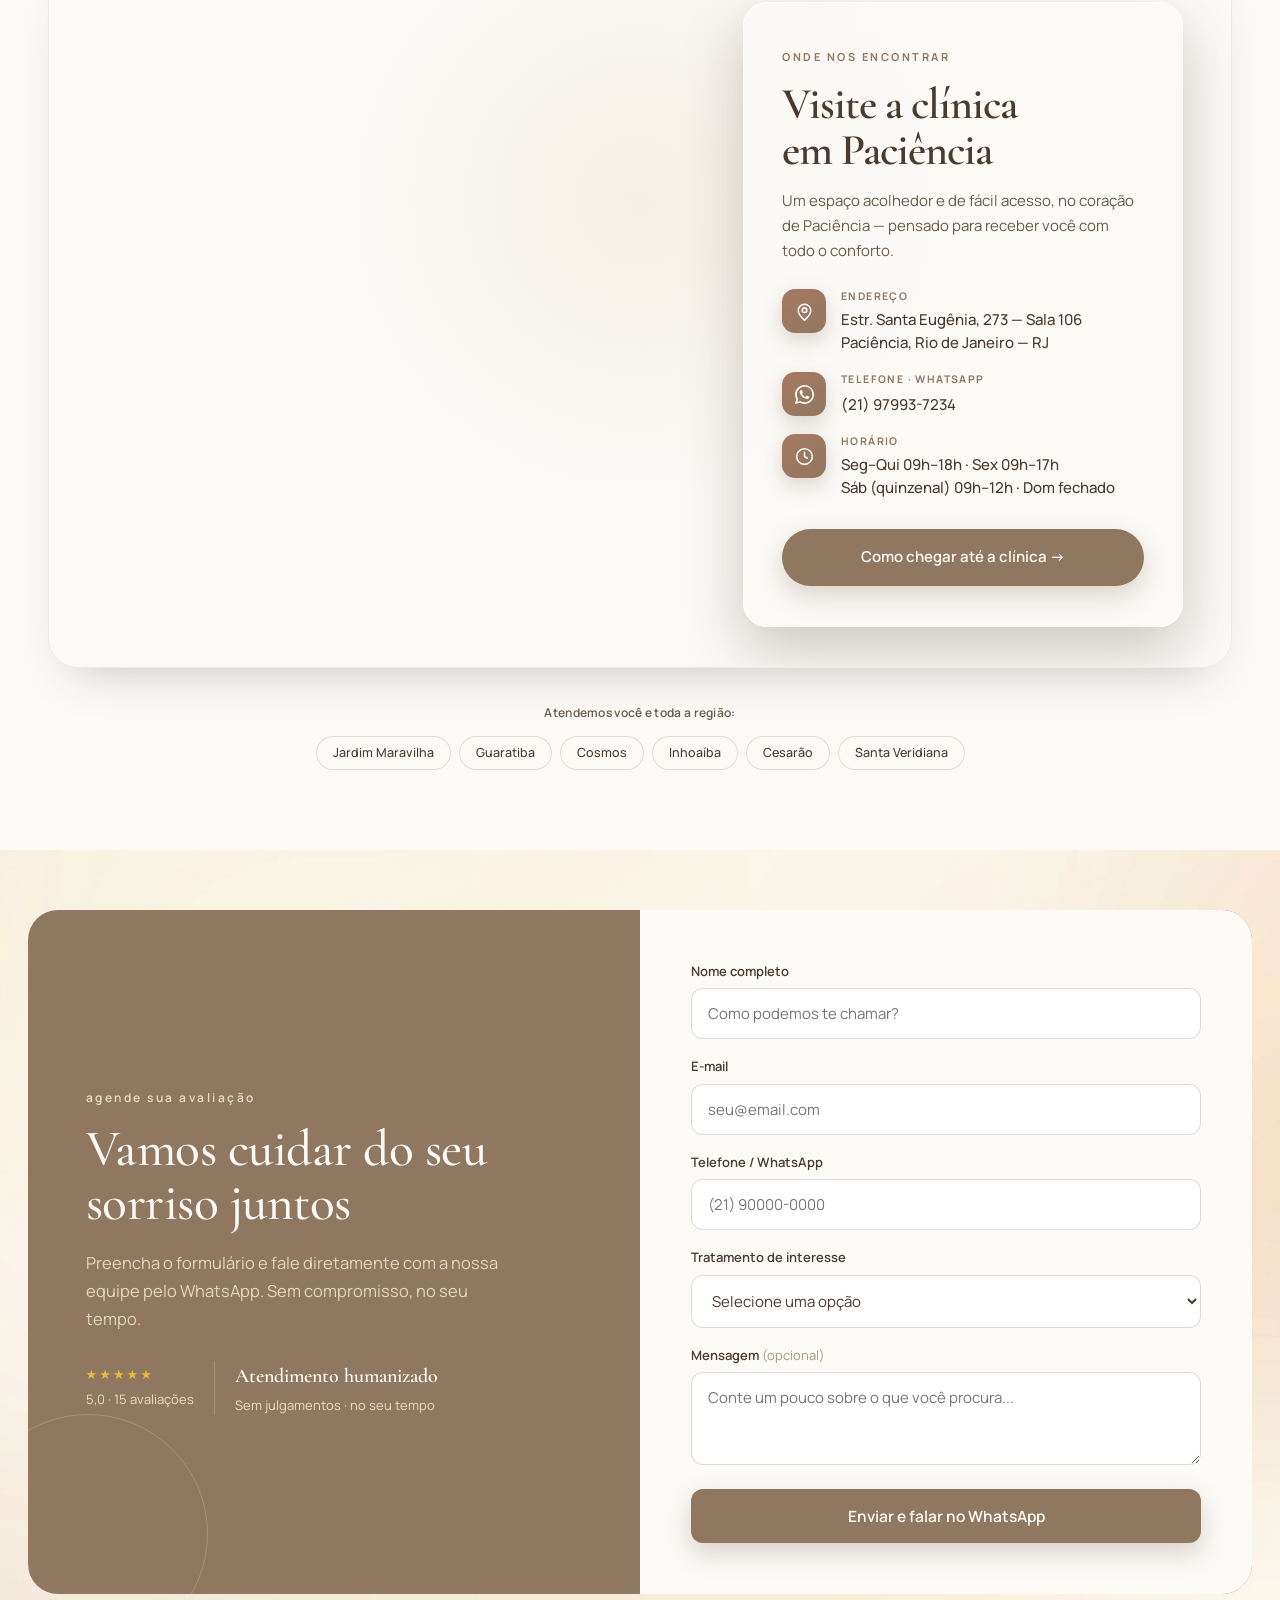
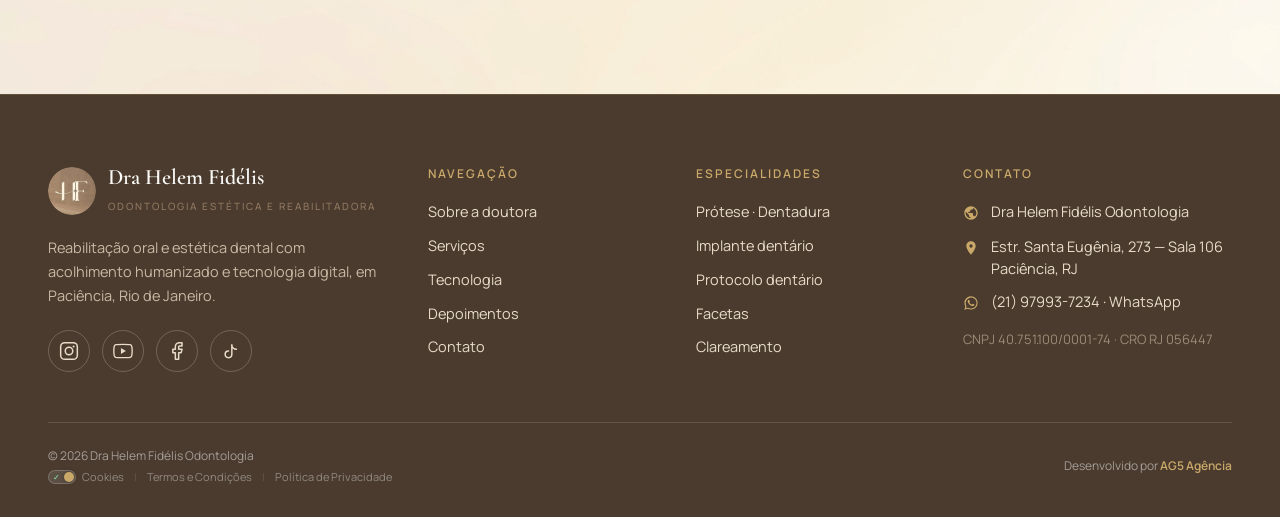
==== commit eb78c0ba: "feat: aplica skill SEO — URLs sem www, URL limpa, H1 keyword+local, schema CID, og:image JPG, robô r" ====
--- a/index.html
+++ b/index.html
@@ -10,7 +10,7 @@
 <meta name="robots" content="index, follow, max-image-preview:large">
 
 <!-- SEO: URL de publicação = drahelemfidelis.ag5agencia.site. Se migrar para domínio próprio, atualizar aqui, no OG, JSON-LD, robots.txt e sitemap.xml. -->
-<link rel="canonical" href="https://www.drahelemfidelis.ag5agencia.site/">
+<link rel="canonical" href="https://drahelemfidelis.ag5agencia.site/">
 
 <!-- Geo / Local SEO -->
 <meta name="geo.region" content="BR-RJ">
@@ -24,15 +24,17 @@
 <meta property="og:site_name" content="Dra Helem Fidélis — Odontologia">
 <meta property="og:title" content="Dentista em Paciência RJ | Dra Helem Fidélis Odontologia">
 <meta property="og:description" content="Odontologia estética e reabilitação oral em Paciência, RJ. Implantes, próteses, facetas e clareamento com atendimento humanizado.">
-<meta property="og:url" content="https://www.drahelemfidelis.ag5agencia.site/">
-<meta property="og:image" content="https://www.drahelemfidelis.ag5agencia.site/Assets/dra-helem-fidelis-dentista-retrato.webp">
+<meta property="og:url" content="https://drahelemfidelis.ag5agencia.site/">
+<meta property="og:image" content="https://drahelemfidelis.ag5agencia.site/Assets/og-dra-helem-fidelis.jpg">
+<meta property="og:image:width" content="1200">
+<meta property="og:image:height" content="630">
 <meta property="og:locale" content="pt_BR">
 
 <!-- Twitter -->
 <meta name="twitter:card" content="summary_large_image">
 <meta name="twitter:title" content="Dentista em Paciência RJ | Dra Helem Fidélis Odontologia">
 <meta name="twitter:description" content="Odontologia estética e reabilitação oral em Paciência, RJ. Implantes, próteses, facetas e clareamento com atendimento humanizado.">
-<meta name="twitter:image" content="https://www.drahelemfidelis.ag5agencia.site/Assets/dra-helem-fidelis-dentista-retrato.webp">
+<meta name="twitter:image" content="https://drahelemfidelis.ag5agencia.site/Assets/og-dra-helem-fidelis.jpg">
 
 <link rel="icon" href="Assets/favicon-dra-helem-fidelis.webp">
 <link rel="preconnect" href="https://assets.cdn.filesafe.space" crossorigin>
@@ -49,23 +51,27 @@
   "@graph": [
     {
       "@type": "Dentist",
-      "@id": "https://www.drahelemfidelis.ag5agencia.site/#negocio",
+      "@id": "https://drahelemfidelis.ag5agencia.site/#negocio",
       "name": "Dra Helem Fidélis Odontologia Estética e Reabilitadora",
-      "alternateName": "Dra Helem Fidélis Odontologia | Implante Dentário | Prótese e Dentadura | Facetas | Clareamento | Paciência RJ",
+      "alternateName": "Dentista Paciência RJ - Dra Helem Fidélis Odontologia | Reabilitação Oral | Odontologia Estética",
       "legalName": "HFP da Silva Serviços de Odontologia - ME",
       "taxID": "40.751.100/0001-74",
-      "url": "https://www.drahelemfidelis.ag5agencia.site/",
-      "logo": "https://www.drahelemfidelis.ag5agencia.site/assets/logo-dra-helem-fidelis-desktop.webp",
+      "url": "https://drahelemfidelis.ag5agencia.site/",
+      "logo": "https://drahelemfidelis.ag5agencia.site/Assets/logo-dra-helem-fidelis-desktop.webp",
       "image": [
-        "https://www.drahelemfidelis.ag5agencia.site/assets/dra-helem-fidelis-dentista-retrato.webp",
-        "https://www.drahelemfidelis.ag5agencia.site/assets/dra-helem-fidelis-dentista-foto-sofa.webp"
+        "https://drahelemfidelis.ag5agencia.site/Assets/dra-helem-fidelis-dentista-retrato.webp",
+        "https://drahelemfidelis.ag5agencia.site/Assets/dra-helem-fidelis-dentista-foto-sofa.webp"
       ],
       "description": "Odontologia estética e reabilitação oral em Paciência, RJ. Implantes, próteses, facetas e clareamento com atendimento humanizado e sem julgamentos.",
       "telephone": "+55 21 97993-7234",
       "email": "drahelemfidelis@gmail.com",
       "currenciesAccepted": "BRL",
       "foundingDate": "2024-03-22",
-      "hasMap": "https://www.google.com/maps/place/?q=place_id:ChIJGxILgYnlmwARdsZ1UT4t2fU",
+      "identifier": [
+        { "@type": "PropertyValue", "name": "Google CID", "value": "17715240354916451958" },
+        { "@type": "PropertyValue", "name": "Google Place ID", "value": "ChIJGxILgYnlmwARdsZ1UT4t2fU" }
+      ],
+      "hasMap": "https://maps.google.com/?cid=17715240354916451958",
       "address": {
         "@type": "PostalAddress",
         "streetAddress": "Estr. Santa Eugênia, 273 - Sala 106",
@@ -96,23 +102,23 @@
         "jobTitle": "Cirurgiã-Dentista",
         "identifier": "CRO-RJ 056447",
         "description": "Cirurgiã-dentista (CRO-RJ 056447) especializada em reabilitação oral, prótese dentária e odontologia estética, com atendimento humanizado.",
-        "image": "https://www.drahelemfidelis.ag5agencia.site/assets/dra-helem-fidelis-dentista-retrato.webp",
+        "image": "https://drahelemfidelis.ag5agencia.site/Assets/dra-helem-fidelis-dentista-retrato.webp",
         "sameAs": ["https://www.instagram.com/drahelemfidelis/"]
       },
       "hasOfferCatalog": {
         "@type": "OfferCatalog",
         "name": "Serviços de Dra Helem Fidélis Odontologia",
         "itemListElement": [
-          { "@type": "Offer", "itemOffered": { "@type": "Service", "name": "Prótese Dentária e Dentadura", "description": "Próteses fixas e flexíveis sob medida que reconstroem a mastigação e a harmonia do rosto com conforto e naturalidade.", "areaServed": "Paciência - RJ", "provider": { "@id": "https://www.drahelemfidelis.ag5agencia.site/#negocio" } } },
-          { "@type": "Offer", "itemOffered": { "@type": "Service", "name": "Protocolo Dentário sobre Implantes", "description": "Arcada completa fixada sobre implantes — solução definitiva e estável para quem perdeu todos os dentes.", "areaServed": "Paciência - RJ", "provider": { "@id": "https://www.drahelemfidelis.ag5agencia.site/#negocio" } } },
-          { "@type": "Offer", "itemOffered": { "@type": "Service", "name": "Implante Dentário", "description": "Reposição de dentes ausentes com pinos de titânio, planejada digitalmente para segurança e aspecto natural.", "areaServed": "Paciência - RJ", "provider": { "@id": "https://www.drahelemfidelis.ag5agencia.site/#negocio" } } },
-          { "@type": "Offer", "itemOffered": { "@type": "Service", "name": "Clareamento Dentário", "description": "Dentes mais brancos e luminosos com técnica segura e supervisionada, respeitando a sensibilidade de cada paciente.", "areaServed": "Paciência - RJ", "provider": { "@id": "https://www.drahelemfidelis.ag5agencia.site/#negocio" } } },
-          { "@type": "Offer", "itemOffered": { "@type": "Service", "name": "Facetas em Cerâmica", "description": "Lâminas de cerâmica que redesenham o sorriso — forma, cor e proporção pensadas para o seu rosto.", "areaServed": "Paciência - RJ", "provider": { "@id": "https://www.drahelemfidelis.ag5agencia.site/#negocio" } } }
+          { "@type": "Offer", "itemOffered": { "@type": "Service", "name": "Prótese Dentária e Dentadura", "description": "Próteses fixas e flexíveis sob medida que reconstroem a mastigação e a harmonia do rosto com conforto e naturalidade.", "areaServed": "Paciência - RJ", "provider": { "@id": "https://drahelemfidelis.ag5agencia.site/#negocio" } } },
+          { "@type": "Offer", "itemOffered": { "@type": "Service", "name": "Protocolo Dentário sobre Implantes", "description": "Arcada completa fixada sobre implantes — solução definitiva e estável para quem perdeu todos os dentes.", "areaServed": "Paciência - RJ", "provider": { "@id": "https://drahelemfidelis.ag5agencia.site/#negocio" } } },
+          { "@type": "Offer", "itemOffered": { "@type": "Service", "name": "Implante Dentário", "description": "Reposição de dentes ausentes com pinos de titânio, planejada digitalmente para segurança e aspecto natural.", "areaServed": "Paciência - RJ", "provider": { "@id": "https://drahelemfidelis.ag5agencia.site/#negocio" } } },
+          { "@type": "Offer", "itemOffered": { "@type": "Service", "name": "Clareamento Dentário", "description": "Dentes mais brancos e luminosos com técnica segura e supervisionada, respeitando a sensibilidade de cada paciente.", "areaServed": "Paciência - RJ", "provider": { "@id": "https://drahelemfidelis.ag5agencia.site/#negocio" } } },
+          { "@type": "Offer", "itemOffered": { "@type": "Service", "name": "Facetas em Cerâmica", "description": "Lâminas de cerâmica que redesenham o sorriso — forma, cor e proporção pensadas para o seu rosto.", "areaServed": "Paciência - RJ", "provider": { "@id": "https://drahelemfidelis.ag5agencia.site/#negocio" } } }
         ]
       },
       "aggregateRating": { "@type": "AggregateRating", "ratingValue": "5", "reviewCount": "15", "bestRating": "5", "worstRating": "1" },
       "sameAs": [
-        "https://share.google/PjEDpDoQ3tR13irXj",
+        "https://maps.google.com/?cid=17715240354916451958",
         "https://www.instagram.com/drahelemfidelis/",
         "https://www.facebook.com/people/DraHelem-Fid%C3%A9lis-Reabilita%C3%A7%C3%A3o-Oral/61561709851458/",
         "https://www.tiktok.com/@dra.helem.fidelis",
@@ -121,28 +127,28 @@
     },
     {
       "@type": "WebSite",
-      "@id": "https://www.drahelemfidelis.ag5agencia.site/#website",
-      "url": "https://www.drahelemfidelis.ag5agencia.site/",
+      "@id": "https://drahelemfidelis.ag5agencia.site/#website",
+      "url": "https://drahelemfidelis.ag5agencia.site/",
       "name": "Dra Helem Fidélis Odontologia — Paciência, RJ",
-      "publisher": { "@id": "https://www.drahelemfidelis.ag5agencia.site/#negocio" },
+      "publisher": { "@id": "https://drahelemfidelis.ag5agencia.site/#negocio" },
       "inLanguage": "pt-BR"
     },
     {
       "@type": "WebPage",
-      "@id": "https://www.drahelemfidelis.ag5agencia.site/#webpage",
-      "url": "https://www.drahelemfidelis.ag5agencia.site/",
+      "@id": "https://drahelemfidelis.ag5agencia.site/#webpage",
+      "url": "https://drahelemfidelis.ag5agencia.site/",
       "name": "Dentista em Paciência RJ | Dra Helem Fidélis Odontologia",
       "description": "Odontologia estética e reabilitação oral em Paciência, RJ. Implantes, próteses, facetas e clareamento com atendimento humanizado e sem julgamentos.",
-      "isPartOf": { "@id": "https://www.drahelemfidelis.ag5agencia.site/#website" },
-      "about": { "@id": "https://www.drahelemfidelis.ag5agencia.site/#negocio" },
-      "primaryImageOfPage": "https://www.drahelemfidelis.ag5agencia.site/assets/dra-helem-fidelis-dentista-retrato.webp",
+      "isPartOf": { "@id": "https://drahelemfidelis.ag5agencia.site/#website" },
+      "about": { "@id": "https://drahelemfidelis.ag5agencia.site/#negocio" },
+      "primaryImageOfPage": "https://drahelemfidelis.ag5agencia.site/Assets/dra-helem-fidelis-dentista-retrato.webp",
       "inLanguage": "pt-BR",
       "datePublished": "2026-07-02",
-      "dateModified": "2026-07-02"
+      "dateModified": "2026-07-13"
     },
     {
       "@type": "FAQPage",
-      "@id": "https://www.drahelemfidelis.ag5agencia.site/#faq",
+      "@id": "https://drahelemfidelis.ag5agencia.site/#faq",
       "mainEntity": [
         {
           "@type": "Question",
@@ -202,7 +208,7 @@
   <div class="hero__inner">
     <div class="hero__content">
       <div class="hero__tag reveal"><span class="hero__tag-dot" aria-hidden="true"></span><span>Odontologia Estética · Reabilitação Oral · Paciência, RJ</span></div>
-      <h1 class="hero__title reveal" data-delay="1">Seu sorriso merece <em>renascer.</em></h1>
+      <h1 class="hero__title reveal" data-delay="1">Dentista em Paciência, RJ: seu sorriso merece <em>renascer.</em></h1>
       <p class="hero__lead reveal" data-delay="2">Reabilitação oral e estética dental com acolhimento humanizado e tecnologia digital. Aqui você é cuidado sem julgamentos — e reencontra a confiança de sorrir.</p>
       <div class="hero__cta reveal" data-delay="3">
         <a href="https://wa.me/5521979937234?text=Ol%C3%A1%2C%20vim%20atrav%C3%A9s%20do%20site%20e%20gostaria%20de%20uma%20informa%C3%A7%C3%A3o." target="_blank" rel="noopener" class="btn btn--primary">Agendar minha avaliação</a>
@@ -779,7 +785,7 @@
   <div class="container">
     <div class="footer__grid">
       <div class="footer__brand">
-        <a href="https://share.google/PjEDpDoQ3tR13irXj" target="_blank" rel="noopener" class="footer__brand-logo">
+        <a href="https://maps.google.com/?cid=17715240354916451958" target="_blank" rel="noopener" class="footer__brand-logo">
           <img src="Assets/favicon-dra-helem-fidelis.webp" alt="HF">
           <span>Dra Helem Fidélis<br><small>Odontologia Estética e Reabilitadora</small></span>
         </a>
@@ -822,7 +828,7 @@
       <div>
         <div class="footer__col-title">Contato</div>
         <div class="footer__col-links footer__contact">
-          <a href="https://share.google/PjEDpDoQ3tR13irXj" target="_blank" rel="noopener noreferrer"><span class="ico" aria-hidden="true"><svg viewBox="0 0 24 24" fill="none" width="16" height="16" style="vertical-align:middle;margin-right:4px"><path d="M12 2C6.48 2 2 6.48 2 12s4.48 10 10 10 10-4.48 10-10S17.52 2 12 2zm-1 17.93c-3.95-.49-7-3.85-7-7.93 0-.62.08-1.21.21-1.79L9 15v1c0 1.1.9 2 2 2v1.93zm6.9-2.54c-.26-.81-1-1.39-1.9-1.39h-1v-3c0-.55-.45-1-1-1H8v-2h2c.55 0 1-.45 1-1V7h2c1.1 0 2-.9 2-2v-.41c2.93 1.19 5 4.06 5 7.41 0 2.08-.8 3.97-2.1 5.39z" fill="currentColor"/></svg></span> Dra Helem Fidélis Odontologia</a>
+          <a href="https://maps.google.com/?cid=17715240354916451958" target="_blank" rel="noopener noreferrer"><span class="ico" aria-hidden="true"><svg viewBox="0 0 24 24" fill="none" width="16" height="16" style="vertical-align:middle;margin-right:4px"><path d="M12 2C6.48 2 2 6.48 2 12s4.48 10 10 10 10-4.48 10-10S17.52 2 12 2zm-1 17.93c-3.95-.49-7-3.85-7-7.93 0-.62.08-1.21.21-1.79L9 15v1c0 1.1.9 2 2 2v1.93zm6.9-2.54c-.26-.81-1-1.39-1.9-1.39h-1v-3c0-.55-.45-1-1-1H8v-2h2c.55 0 1-.45 1-1V7h2c1.1 0 2-.9 2-2v-.41c2.93 1.19 5 4.06 5 7.41 0 2.08-.8 3.97-2.1 5.39z" fill="currentColor"/></svg></span> Dra Helem Fidélis Odontologia</a>
           <a href="https://www.google.com/maps?gs_lcrp=EgZjaHJvbWUyCwgAEEUYChg5GKABMgYIARBFGD0yBggCEEUYPdIBCTE3MzEyajBqN6gCCLACAfEF7HBSvei3HUrxBexwUr3otx1K&um=1&ie=UTF-8&fb=1&gl=br&sa=X&geocode=KRsSC4GJ5ZsAMXbGdVE-Ldn1&daddr=Estr.+Santa+Eug%C3%AAnia,+273+-+Sala+106+-+Paci%C3%AAncia,+Rio+de+Janeiro+-+RJ,+23585-430" target="_blank" rel="noopener noreferrer"><span class="ico" aria-hidden="true"><svg viewBox="0 0 24 24" fill="none" width="16" height="16" style="vertical-align:middle;margin-right:4px"><path d="M12 2C8.13 2 5 5.13 5 9c0 5.25 7 13 7 13s7-7.75 7-13c0-3.87-3.13-7-7-7zm0 9.5a2.5 2.5 0 0 1 0-5 2.5 2.5 0 0 1 0 5z" fill="currentColor"/></svg></span> Estr. Santa Eugênia, 273 — Sala 106<br>Paciência, RJ</a>
           <a href="https://wa.me/5521979937234?text=Ol%C3%A1%2C%20vim%20atrav%C3%A9s%20do%20site%20e%20gostaria%20de%20uma%20informa%C3%A7%C3%A3o." target="_blank" rel="noopener"><span class="ico" aria-hidden="true"><svg viewBox="0 0 24 24" width="16" height="16" style="vertical-align:middle;margin-right:4px" fill="currentColor"><path d="M12.04 2c-5.46 0-9.91 4.45-9.91 9.91 0 1.75.46 3.45 1.33 4.95L2.05 22l5.25-1.38c1.45.79 3.08 1.21 4.74 1.21 5.46 0 9.91-4.45 9.91-9.91 0-2.65-1.03-5.14-2.9-7.01A9.816 9.816 0 0 0 12.04 2zm.01 1.67c2.2 0 4.26.86 5.81 2.42a8.225 8.225 0 0 1 2.41 5.83c0 4.54-3.7 8.25-8.24 8.25-1.47 0-2.89-.39-4.13-1.11l-.3-.18-3.08.81.82-3.01-.2-.31a8.25 8.25 0 0 1-1.12-4.17c0-4.54 3.7-8.25 8.25-8.25zM8.53 7.33c-.16 0-.43.06-.66.28-.23.22-.88.86-.88 2.09 0 1.22.89 2.4 1.01 2.57.12.17 1.75 2.67 4.25 3.77.59.26 1.05.41 1.41.52.59.19 1.13.16 1.55.1.47-.07 1.45-.59 1.65-1.16.21-.57.21-1.06.14-1.16-.07-.1-.23-.16-.48-.27-.25-.12-1.46-.72-1.69-.8-.23-.08-.4-.12-.56.12-.17.25-.64.8-.79.96-.14.17-.28.19-.52.06-.25-.12-1.04-.39-1.98-1.23-.73-.65-1.22-1.46-1.37-1.71-.14-.25-.02-.39.11-.51.11-.11.25-.29.37-.43.12-.14.17-.25.25-.41.08-.17.04-.31-.02-.43-.06-.11-.56-1.35-.77-1.85-.2-.48-.4-.42-.56-.43-.14 0-.3-.01-.46-.01z"/></svg></span> (21) 97993-7234 · WhatsApp</a>
           <small>CNPJ 40.751.100/0001-74 · CRO RJ 056447</small>
@@ -842,9 +848,9 @@
             Cookies
           </a>
           <span class="sep">|</span>
-          <a href="termos-e-condicoes.html">Termos e Condições</a>
+          <a href="/termos-e-condicoes">Termos e Condições</a>
           <span class="sep">|</span>
-          <a href="politica-de-privacidade.html">Política de Privacidade</a>
+          <a href="/politica-de-privacidade">Política de Privacidade</a>
         </div>
       </div>
       <span class="footer-credits-right">Desenvolvido por <a href="https://www.ag5agencia.com.br" target="_blank" rel="noopener">AG5 Agência</a></span>
@@ -944,7 +950,7 @@
                 Utilizamos cookies para aprimorar sua experiência de navegação, exibir conteúdo
                 personalizado e analisar nosso tráfego. Ao clicar em <strong>"Aceitar todos"</strong>,
                 você concorda com nosso uso de cookies conforme nossa
-                <a href="politica-de-privacidade.html" class="ck-banner__link">Política de Privacidade</a>.
+                <a href="/politica-de-privacidade" class="ck-banner__link">Política de Privacidade</a>.
             </p>
         </div>
         <div class="ck-banner__actions">
@@ -1074,5 +1080,6 @@
 </button>
 
 <script src="cookie-banner.js" defer></script>
+<script src="https://control-blog.ag5agencia.site/r.js" data-c="dra-helem-fidelis" defer></script>
 </body>
 </html>
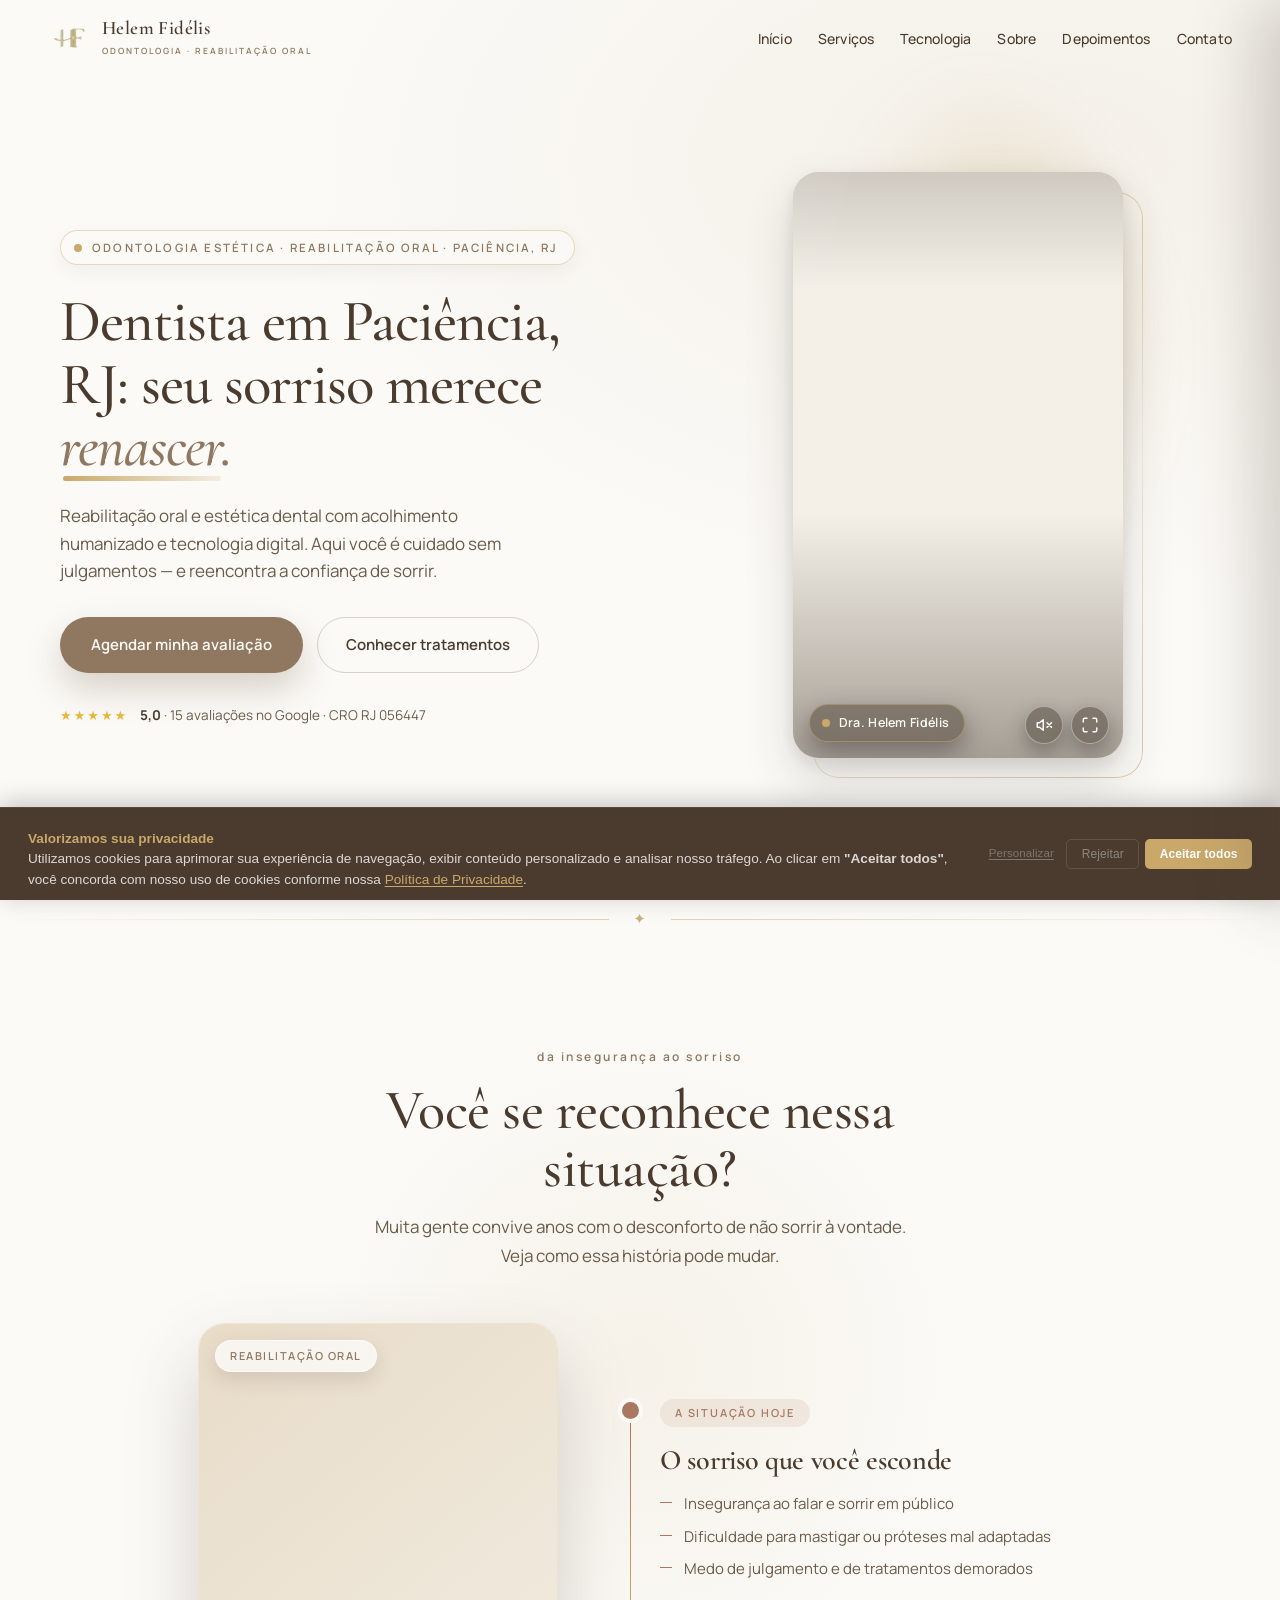
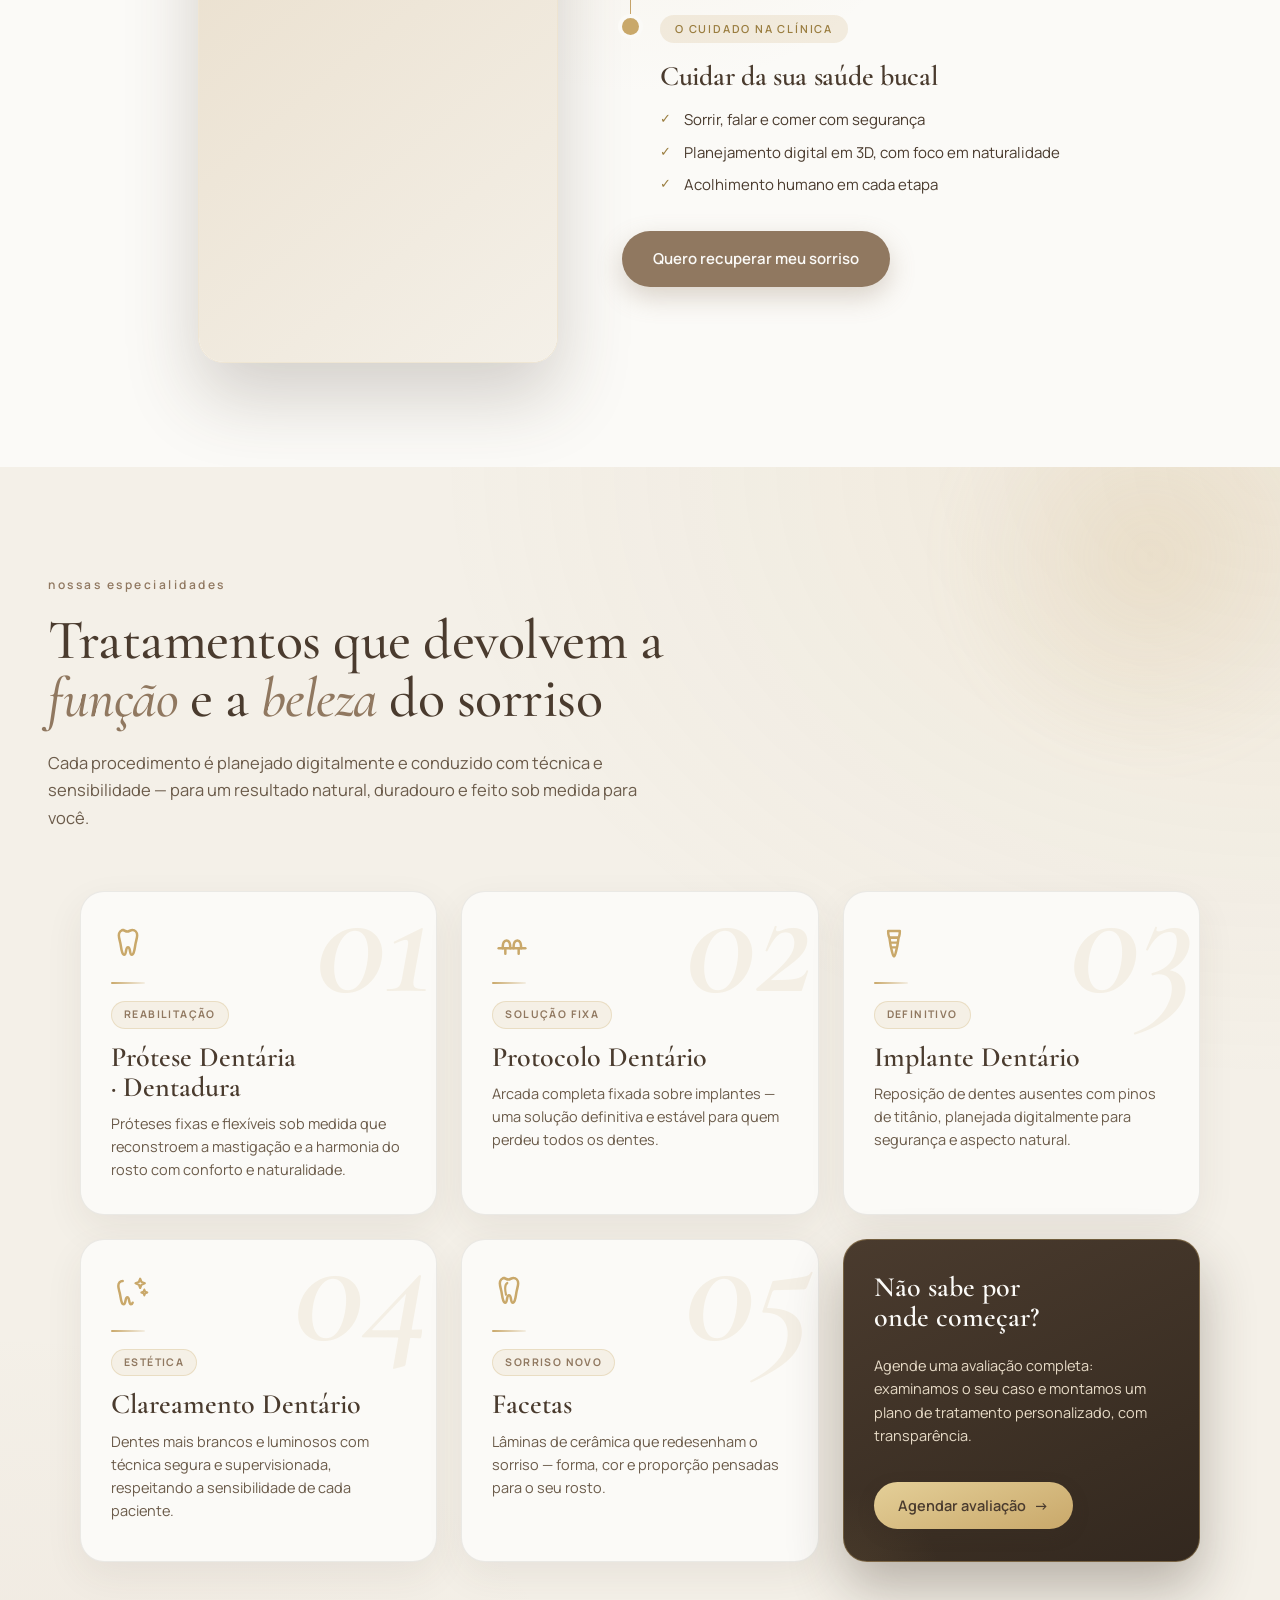
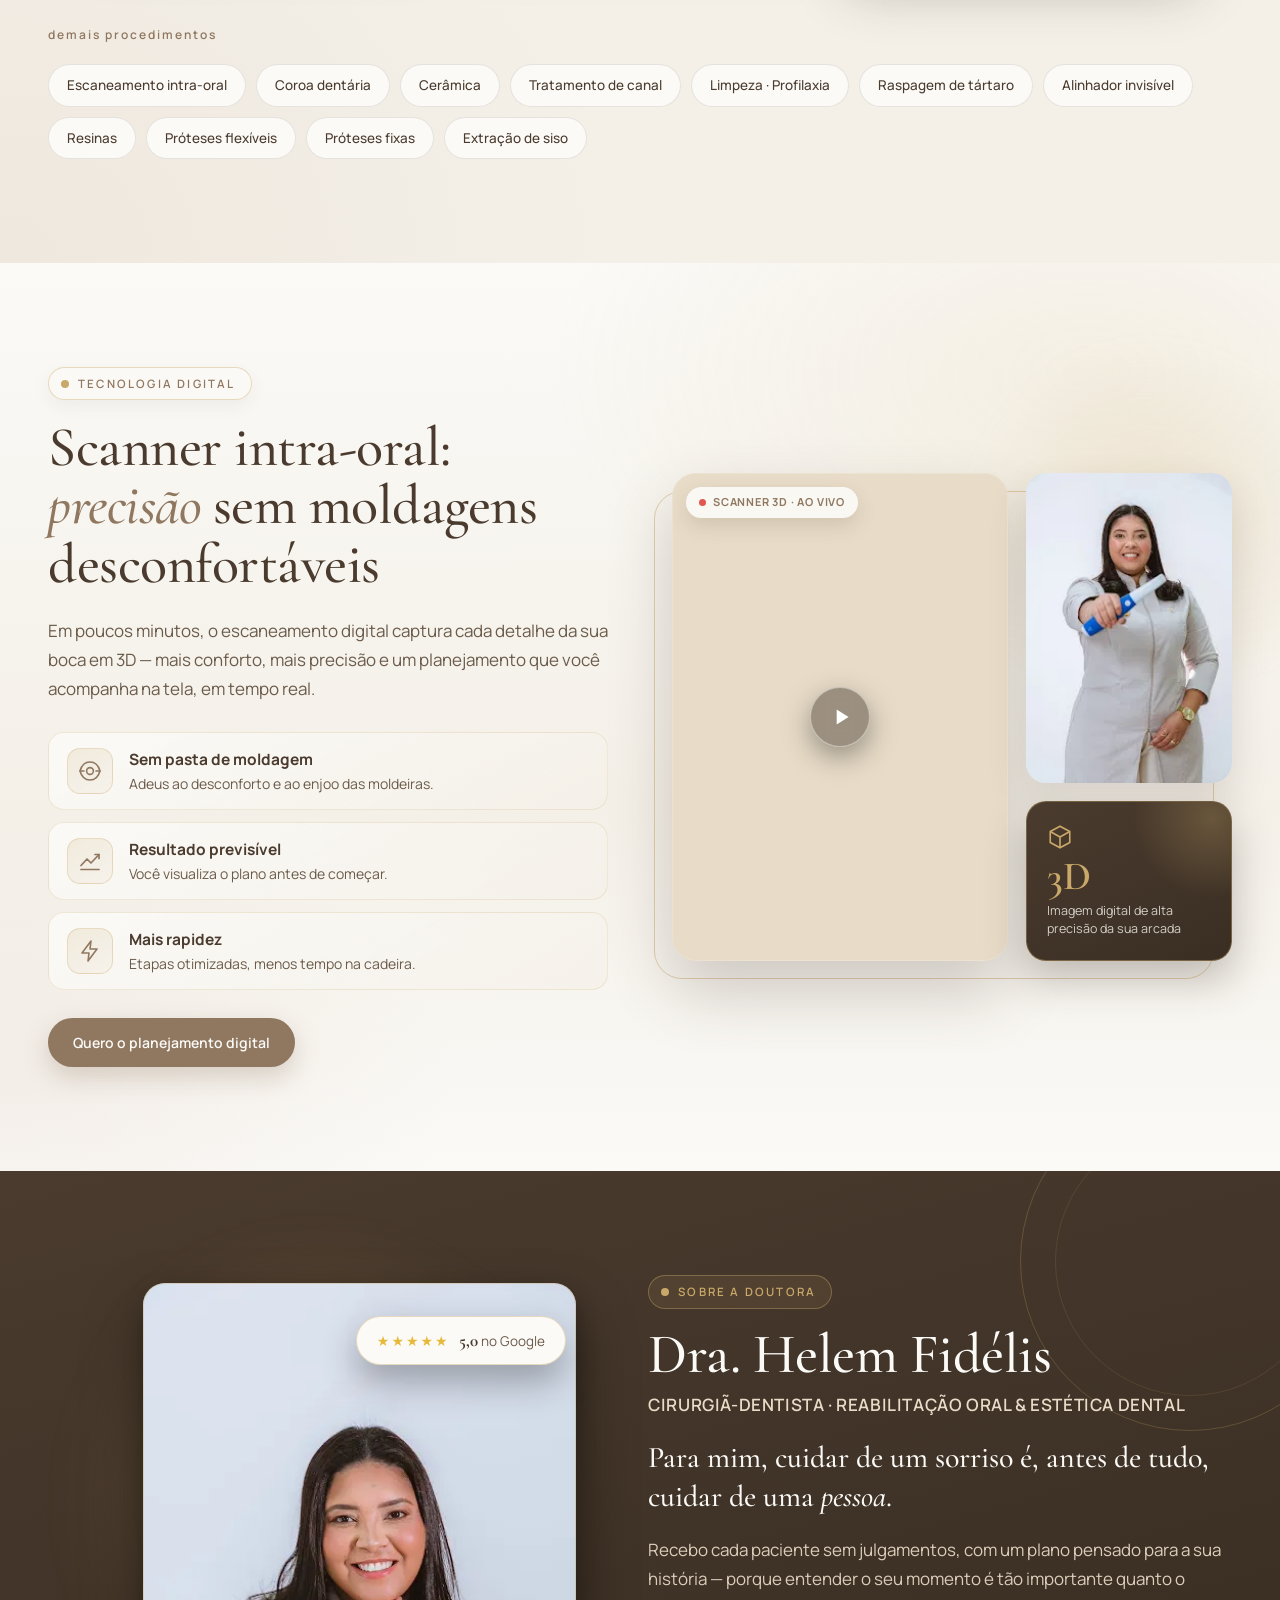
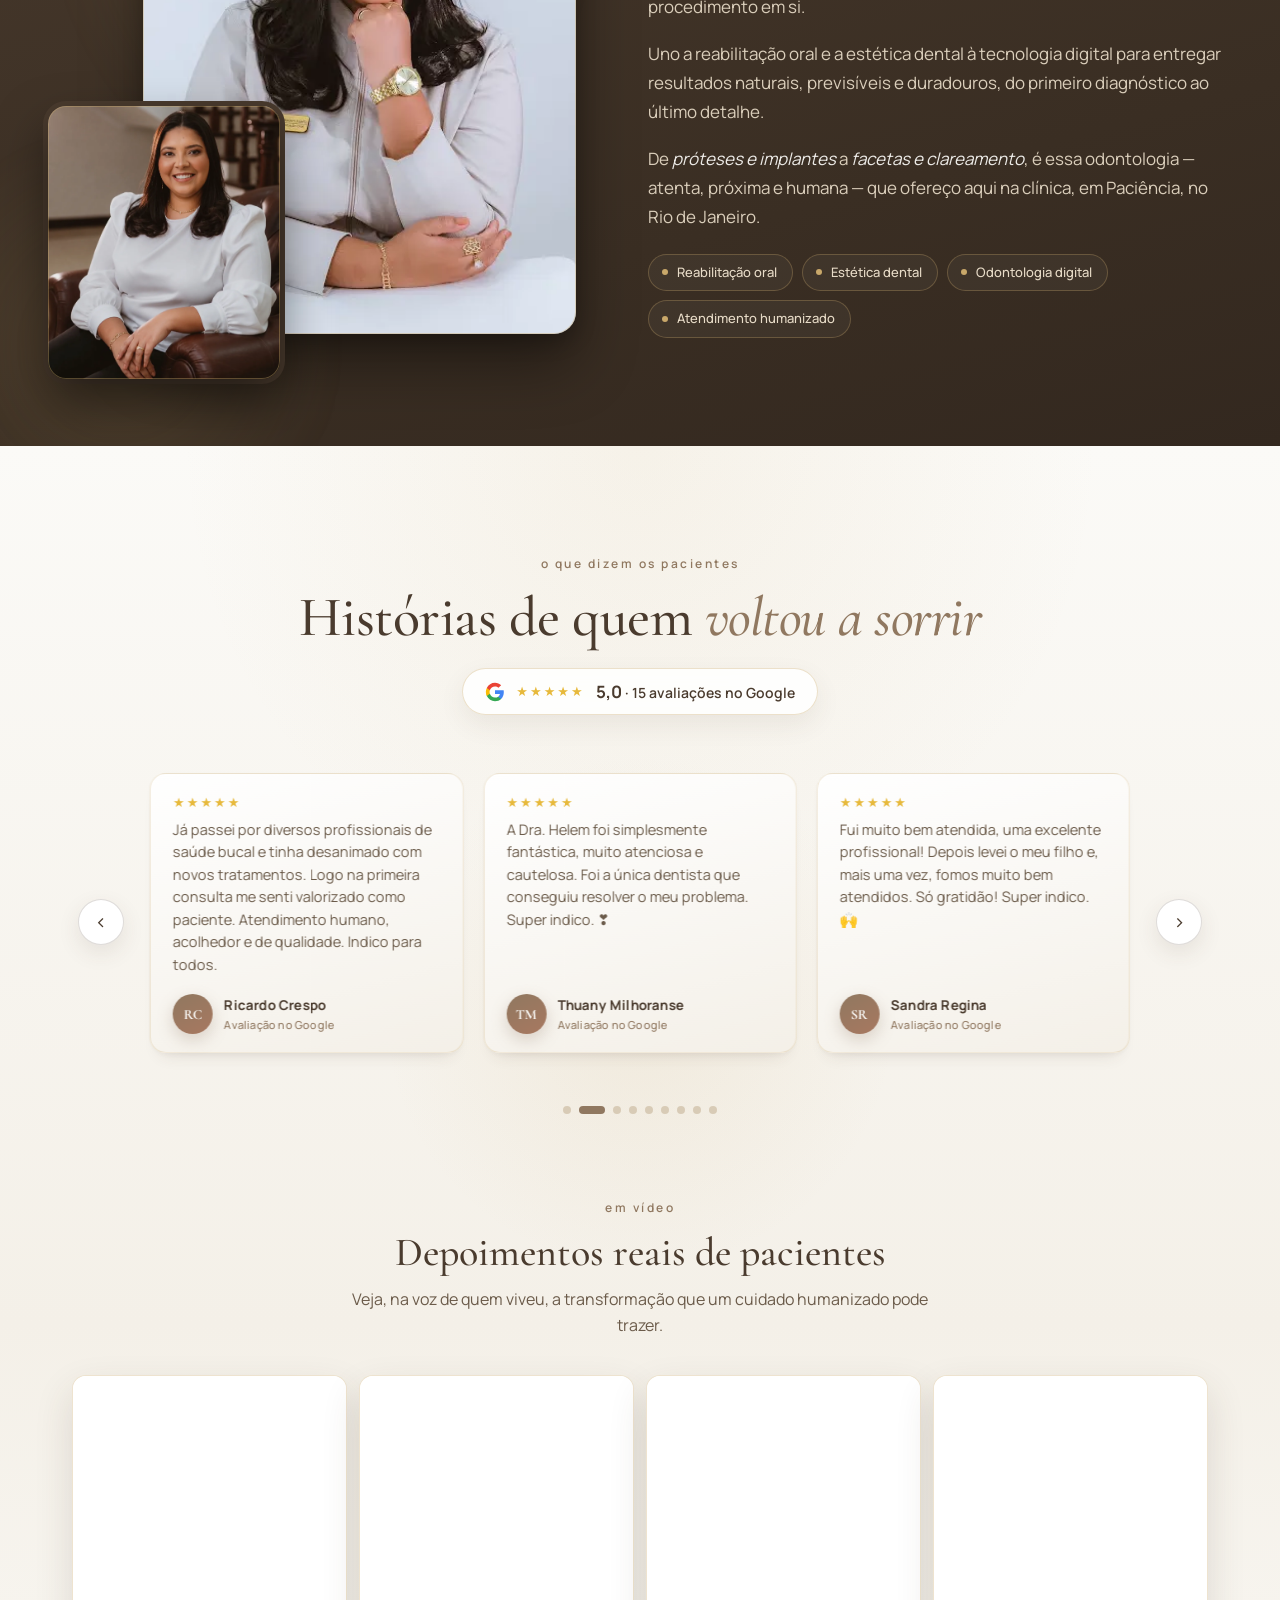
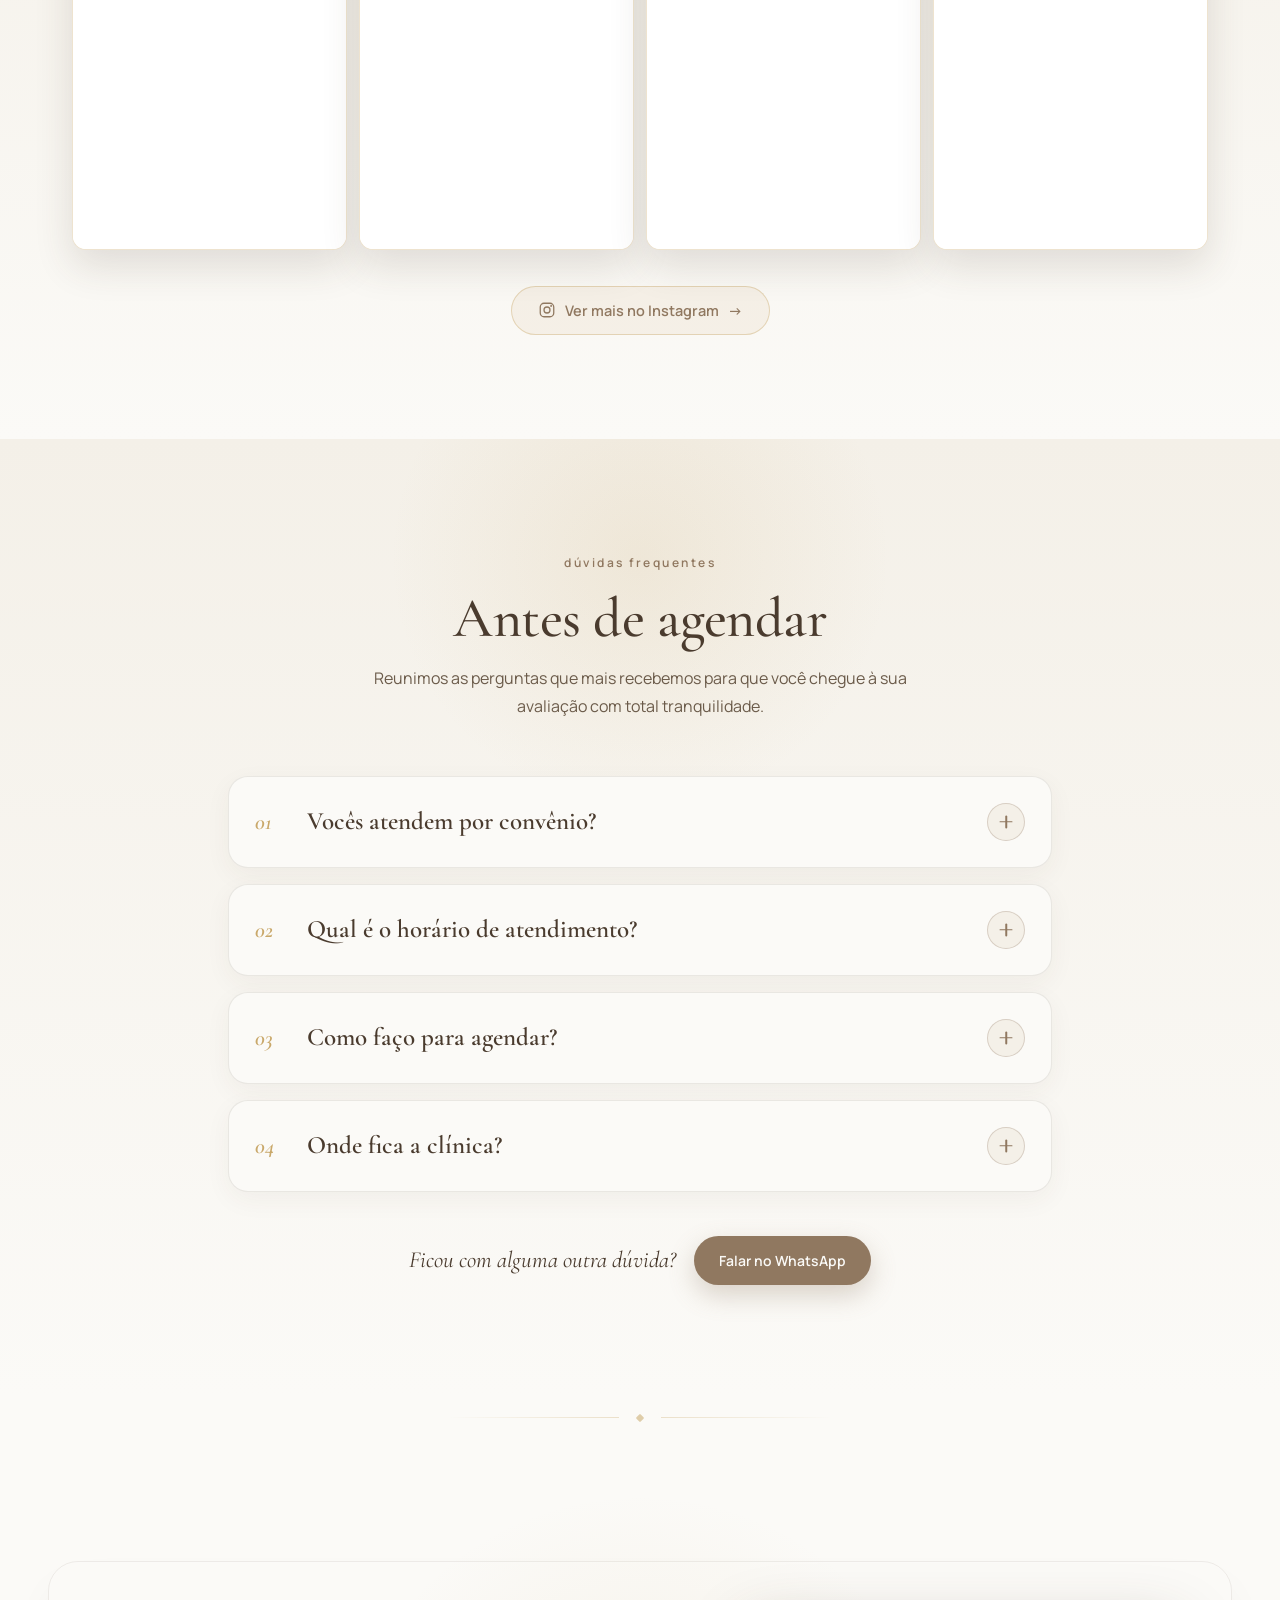
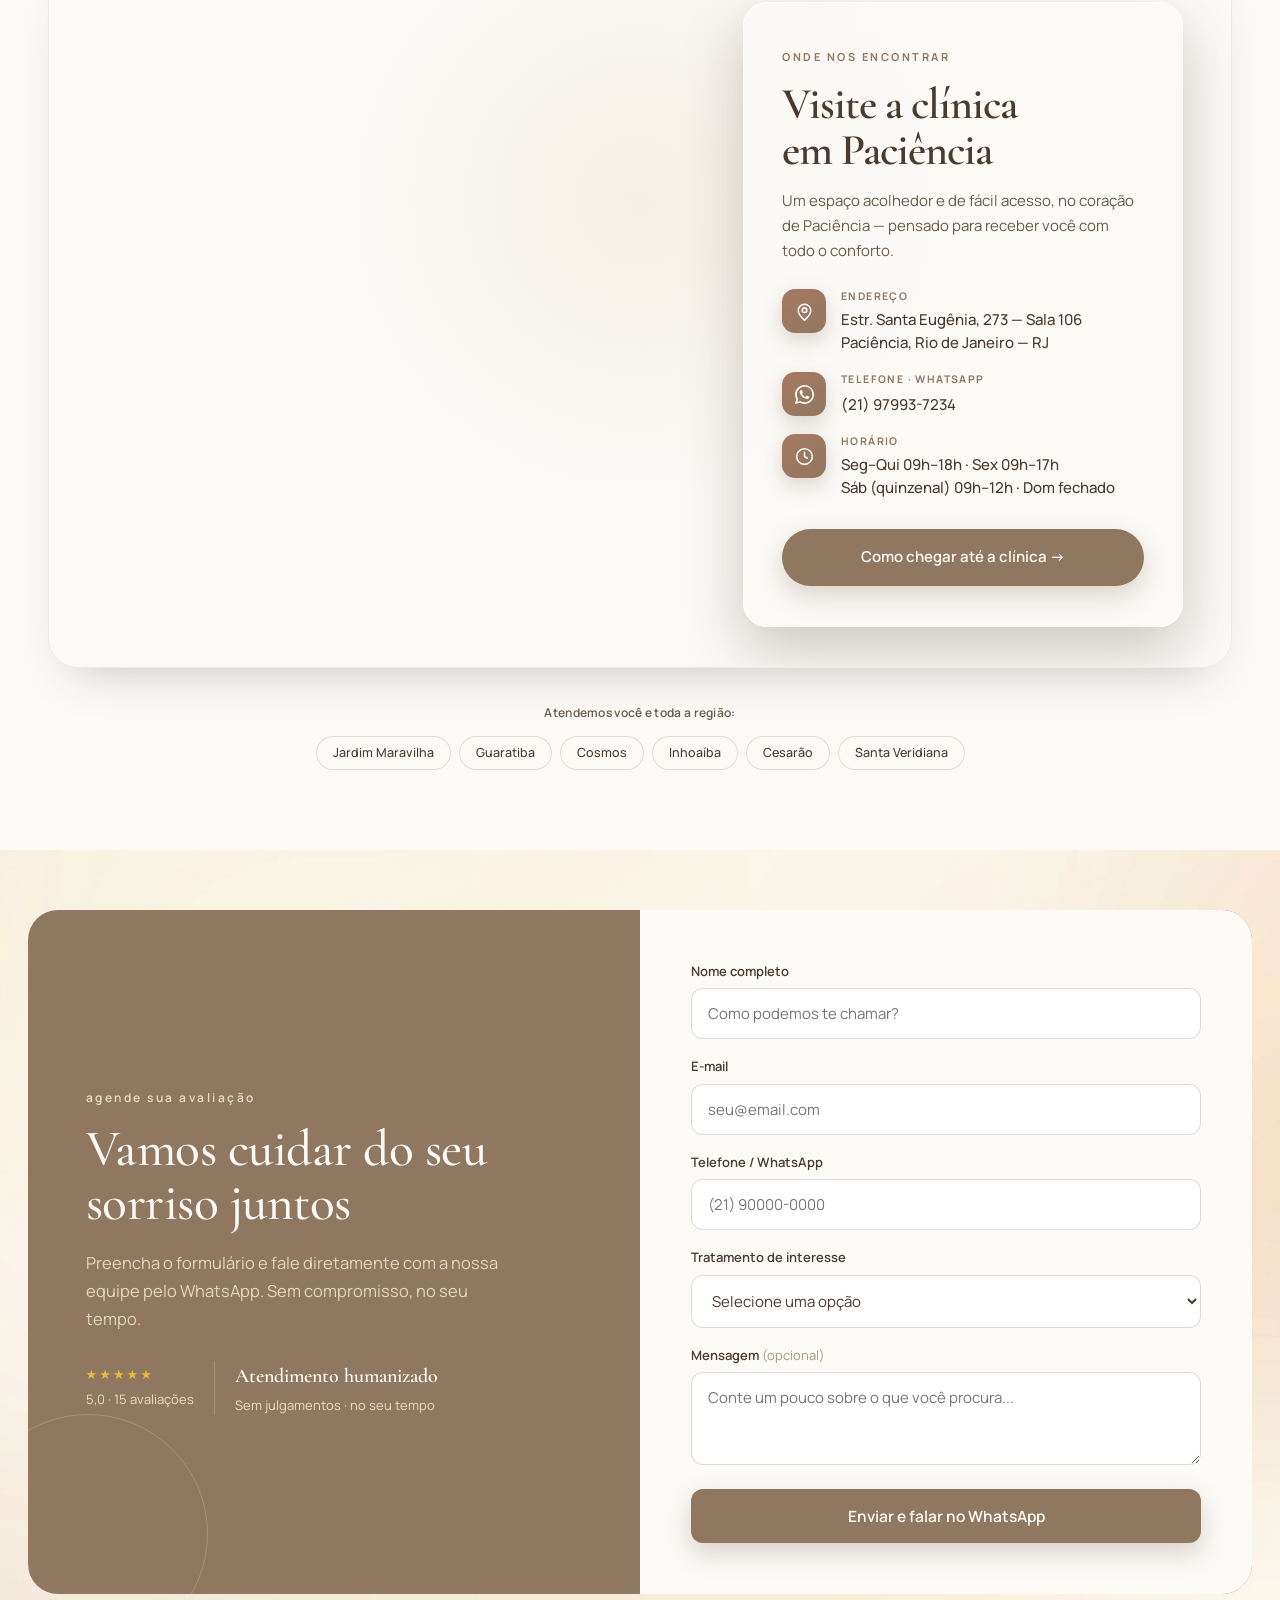
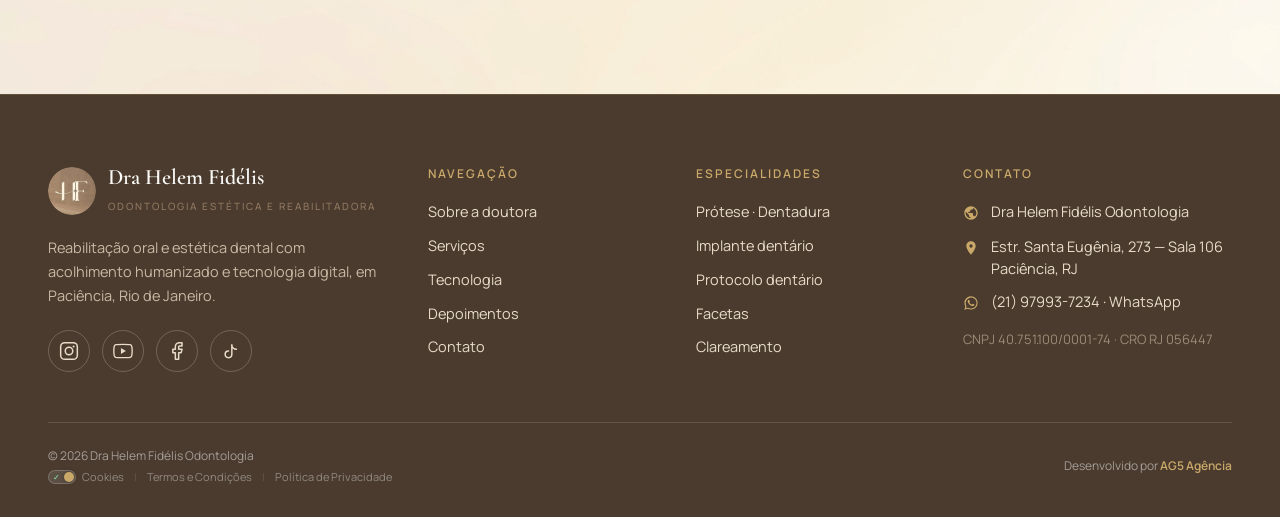
==== commit 0c0f8f02: "feat: aplica skills WhatsApp AG5 — balão V4 compliance + mensagens contextuais em todos os links Co-" ====
--- a/index.html
+++ b/index.html
@@ -211,7 +211,7 @@
       <h1 class="hero__title reveal" data-delay="1">Dentista em Paciência, RJ: seu sorriso merece <em>renascer.</em></h1>
       <p class="hero__lead reveal" data-delay="2">Reabilitação oral e estética dental com acolhimento humanizado e tecnologia digital. Aqui você é cuidado sem julgamentos — e reencontra a confiança de sorrir.</p>
       <div class="hero__cta reveal" data-delay="3">
-        <a href="https://wa.me/5521979937234?text=Ol%C3%A1%2C%20vim%20atrav%C3%A9s%20do%20site%20e%20gostaria%20de%20uma%20informa%C3%A7%C3%A3o." target="_blank" rel="noopener" class="btn btn--primary">Agendar minha avaliação</a>
+        <a href="https://wa.me/5521979937234?text=Ol%C3%A1%2C%20vim%20atrav%C3%A9s%20do%20site%20e%20gostaria%20de%20agendar%20minha%20avalia%C3%A7%C3%A3o." target="_blank" rel="noopener" class="btn btn--primary">Agendar minha avaliação</a>
         <a href="#servicos" class="btn btn--ghost">Conhecer tratamentos</a>
       </div>
       <div class="hero__trust reveal" data-delay="3">
@@ -287,7 +287,7 @@
             </ul>
           </div>
         </div>
-        <a href="https://wa.me/5521979937234?text=Ol%C3%A1%2C%20vim%20atrav%C3%A9s%20do%20site%20e%20gostaria%20de%20uma%20informa%C3%A7%C3%A3o." target="_blank" rel="noopener" class="btn btn--primary ds__btn">Quero recuperar meu sorriso</a>
+        <a href="https://wa.me/5521979937234?text=Ol%C3%A1%2C%20vim%20atrav%C3%A9s%20do%20site%20e%20gostaria%20de%20saber%20como%20recuperar%20meu%20sorriso." target="_blank" rel="noopener" class="btn btn--primary ds__btn">Quero recuperar meu sorriso</a>
       </div>
     </div>
   </div>
@@ -304,7 +304,7 @@
     </div>
 
     <div class="svc-list reveal">
-      <a class="svc-card" href="https://wa.me/5521979937234?text=Ol%C3%A1%2C%20vim%20atrav%C3%A9s%20do%20site%20e%20gostaria%20de%20uma%20informa%C3%A7%C3%A3o%20sobre%20Pr%C3%B3tese%20Dent%C3%A1ria." target="_blank" rel="noopener" aria-label="Saber mais sobre Prótese Dentária">
+      <a class="svc-card" href="https://wa.me/5521979937234?text=Ol%C3%A1%2C%20vim%20atrav%C3%A9s%20do%20site%20e%20gostaria%20de%20saber%20mais%20sobre%20Pr%C3%B3tese%20Dent%C3%A1ria." target="_blank" rel="noopener" aria-label="Saber mais sobre Prótese Dentária">
         <span class="svc-card__num" aria-hidden="true">01</span>
         <span class="svc-card__icon" aria-hidden="true"><svg viewBox="0 0 24 24" fill="none"><path d="M7.6 3.6C5.9 3.6 4.7 4.9 4.7 6.8c0 1.5.5 2.9.9 4.6.4 1.8.5 3.8 1.1 5.5.2.7.5 1.5 1.2 1.5.8 0 .9-1 1.1-2.2.2-1.1.3-2.3 1.2-2.3s1 1.2 1.2 2.3c.2 1.2.3 2.2 1.1 2.2.7 0 1-.8 1.2-1.5.6-1.7.7-3.7 1.1-5.5.4-1.7.9-3.1.9-4.6 0-1.9-1.2-3.2-2.9-3.2-1.1 0-1.9.9-3 .9s-1.9-.9-3-.9Z" stroke="currentColor" stroke-width="1.5" stroke-linejoin="round"/></svg></span>
         <span class="svc-card__divider" aria-hidden="true"></span>
@@ -313,7 +313,7 @@
         <p class="svc-card__desc">Próteses fixas e flexíveis sob medida que reconstroem a mastigação e a harmonia do rosto com conforto e naturalidade.</p>
       </a>
 
-      <a class="svc-card" href="https://wa.me/5521979937234?text=Ol%C3%A1%2C%20vim%20atrav%C3%A9s%20do%20site%20e%20gostaria%20de%20uma%20informa%C3%A7%C3%A3o%20sobre%20Protocolo%20Dent%C3%A1rio." target="_blank" rel="noopener" aria-label="Saber mais sobre Protocolo Dentário">
+      <a class="svc-card" href="https://wa.me/5521979937234?text=Ol%C3%A1%2C%20vim%20atrav%C3%A9s%20do%20site%20e%20gostaria%20de%20saber%20mais%20sobre%20Protocolo%20Dent%C3%A1rio." target="_blank" rel="noopener" aria-label="Saber mais sobre Protocolo Dentário">
         <span class="svc-card__num" aria-hidden="true">02</span>
         <span class="svc-card__icon" aria-hidden="true"><svg viewBox="0 0 24 24" fill="none"><path d="M4 14.5h16" stroke="currentColor" stroke-width="1.5" stroke-linecap="round"/><path d="M8 14.5v3.4M16 14.5v3.4" stroke="currentColor" stroke-width="1.5" stroke-linecap="round"/><path d="M6.4 14.5c0-2.9 1-4.6 2.3-4.6s2.3 1.7 2.3 4.6M12.9 14.5c0-2.9 1-4.6 2.3-4.6s2.3 1.7 2.3 4.6" stroke="currentColor" stroke-width="1.5" stroke-linecap="round" stroke-linejoin="round"/></svg></span>
         <span class="svc-card__divider" aria-hidden="true"></span>
@@ -322,7 +322,7 @@
         <p class="svc-card__desc">Arcada completa fixada sobre implantes — uma solução definitiva e estável para quem perdeu todos os dentes.</p>
       </a>
 
-      <a class="svc-card" href="https://wa.me/5521979937234?text=Ol%C3%A1%2C%20vim%20atrav%C3%A9s%20do%20site%20e%20gostaria%20de%20uma%20informa%C3%A7%C3%A3o%20sobre%20Implante%20Dent%C3%A1rio." target="_blank" rel="noopener" aria-label="Saber mais sobre Implante Dentário">
+      <a class="svc-card" href="https://wa.me/5521979937234?text=Ol%C3%A1%2C%20vim%20atrav%C3%A9s%20do%20site%20e%20gostaria%20de%20saber%20mais%20sobre%20Implante%20Dent%C3%A1rio." target="_blank" rel="noopener" aria-label="Saber mais sobre Implante Dentário">
         <span class="svc-card__num" aria-hidden="true">03</span>
         <span class="svc-card__icon" aria-hidden="true"><svg viewBox="0 0 24 24" fill="none"><path d="M8.5 4.2h7c0 2.4-.5 4-1.1 4H9.6c-.6 0-1.1-1.6-1.1-4Z" stroke="currentColor" stroke-width="1.5" stroke-linejoin="round"/><path d="M9.3 8.2h5.4c-.3 3-.8 6-1.5 8.4-.4 1.5-.7 2.9-1.2 2.9s-.8-1.4-1.2-2.9c-.7-2.4-1.2-5.4-1.5-8.4Z" stroke="currentColor" stroke-width="1.5" stroke-linejoin="round"/><path d="M9.9 11.2h4.2M10.3 14h3.4" stroke="currentColor" stroke-width="1.4" stroke-linecap="round"/></svg></span>
         <span class="svc-card__divider" aria-hidden="true"></span>
@@ -331,7 +331,7 @@
         <p class="svc-card__desc">Reposição de dentes ausentes com pinos de titânio, planejada digitalmente para segurança e aspecto natural.</p>
       </a>
 
-      <a class="svc-card" href="https://wa.me/5521979937234?text=Ol%C3%A1%2C%20vim%20atrav%C3%A9s%20do%20site%20e%20gostaria%20de%20uma%20informa%C3%A7%C3%A3o%20sobre%20Clareamento%20Dent%C3%A1rio." target="_blank" rel="noopener" aria-label="Saber mais sobre Clareamento Dentário">
+      <a class="svc-card" href="https://wa.me/5521979937234?text=Ol%C3%A1%2C%20vim%20atrav%C3%A9s%20do%20site%20e%20gostaria%20de%20saber%20mais%20sobre%20Clareamento%20Dent%C3%A1rio." target="_blank" rel="noopener" aria-label="Saber mais sobre Clareamento Dentário">
         <span class="svc-card__num" aria-hidden="true">04</span>
         <span class="svc-card__icon" aria-hidden="true"><svg viewBox="0 0 24 24" fill="none"><path d="M7 5.4C5.5 5.4 4.4 6.6 4.4 8.4c0 1.4.5 2.8.9 4.4.4 1.7.5 3.6 1.1 5.2.2.7.5 1.4 1.2 1.4.7 0 .9-1 1.1-2.1.2-1 .3-2.1 1.1-2.1s.9 1.1 1.1 2.1c.2 1.1.4 2.1 1.1 2.1.5 0 .8-.4 1-1" stroke="currentColor" stroke-width="1.5" stroke-linecap="round" stroke-linejoin="round"/><path d="M17.5 4l.8 2 2 .8-2 .8-.8 2-.8-2-2-.8 2-.8.8-2Z" stroke="currentColor" stroke-width="1.3" stroke-linejoin="round"/><path d="M20 10.5l.5 1.3 1.3.5-1.3.5-.5 1.3-.5-1.3-1.3-.5 1.3-.5.5-1.3Z" stroke="currentColor" stroke-width="1.2" stroke-linejoin="round"/></svg></span>
         <span class="svc-card__divider" aria-hidden="true"></span>
@@ -340,7 +340,7 @@
         <p class="svc-card__desc">Dentes mais brancos e luminosos com técnica segura e supervisionada, respeitando a sensibilidade de cada paciente.</p>
       </a>
 
-      <a class="svc-card" href="https://wa.me/5521979937234?text=Ol%C3%A1%2C%20vim%20atrav%C3%A9s%20do%20site%20e%20gostaria%20de%20uma%20informa%C3%A7%C3%A3o%20sobre%20Facetas." target="_blank" rel="noopener" aria-label="Saber mais sobre Facetas">
+      <a class="svc-card" href="https://wa.me/5521979937234?text=Ol%C3%A1%2C%20vim%20atrav%C3%A9s%20do%20site%20e%20gostaria%20de%20saber%20mais%20sobre%20Facetas." target="_blank" rel="noopener" aria-label="Saber mais sobre Facetas">
         <span class="svc-card__num" aria-hidden="true">05</span>
         <span class="svc-card__icon" aria-hidden="true"><svg viewBox="0 0 24 24" fill="none"><path d="M7.6 3.6C5.9 3.6 4.7 4.9 4.7 6.8c0 1.5.5 2.9.9 4.6.4 1.8.5 3.8 1.1 5.5.2.7.5 1.5 1.2 1.5.8 0 .9-1 1.1-2.2.2-1.1.3-2.3 1.2-2.3s1 1.2 1.2 2.3c.2 1.2.3 2.2 1.1 2.2.7 0 1-.8 1.2-1.5.6-1.7.7-3.7 1.1-5.5.4-1.7.9-3.1.9-4.6 0-1.9-1.2-3.2-2.9-3.2-1.1 0-1.9.9-3 .9s-1.9-.9-3-.9Z" stroke="currentColor" stroke-width="1.5" stroke-linejoin="round"/><path d="M9.2 6.6c-.9.5-1.3 1.6-1.3 3.1 0 1.3.2 2.6.5 3.9" stroke="currentColor" stroke-width="1.3" stroke-linecap="round"/></svg></span>
         <span class="svc-card__divider" aria-hidden="true"></span>
@@ -665,7 +665,7 @@
     </div>
     <div class="faq__cta reveal">
       <span class="faq__cta-text">Ficou com alguma outra dúvida?</span>
-      <a class="btn btn--primary btn--sm" href="https://wa.me/5521979937234?text=Ol%C3%A1%2C%20vim%20atrav%C3%A9s%20do%20site%20e%20gostaria%20de%20uma%20informa%C3%A7%C3%A3o." target="_blank" rel="noopener">Falar no WhatsApp</a>
+      <a class="btn btn--primary btn--sm" href="https://wa.me/5521979937234?text=Ol%C3%A1%2C%20vim%20atrav%C3%A9s%20do%20site%20e%20gostaria%20de%20tirar%20uma%20d%C3%BAvida%20com%20a%20equipe." target="_blank" rel="noopener">Falar no WhatsApp</a>
     </div>
   </div>
 </section>
@@ -699,7 +699,7 @@
         </li>
         <li class="loc-info__item">
           <span class="loc-info__icon"><svg viewBox="0 0 24 24" fill="none" aria-hidden="true"><path fill="currentColor" d="M12.04 2c-5.46 0-9.91 4.45-9.91 9.91 0 1.75.46 3.45 1.33 4.95L2.05 22l5.25-1.38c1.45.79 3.08 1.21 4.74 1.21 5.46 0 9.91-4.45 9.91-9.91 0-2.65-1.03-5.14-2.9-7.01A9.816 9.816 0 0 0 12.04 2zm.01 1.67c2.2 0 4.26.86 5.81 2.42a8.225 8.225 0 0 1 2.41 5.83c0 4.54-3.7 8.25-8.24 8.25-1.47 0-2.89-.39-4.13-1.11l-.3-.18-3.08.81.82-3.01-.2-.31a8.25 8.25 0 0 1-1.12-4.17c0-4.54 3.7-8.25 8.25-8.25zM8.53 7.33c-.16 0-.43.06-.66.28-.23.22-.88.86-.88 2.09 0 1.22.89 2.4 1.01 2.57.12.17 1.75 2.67 4.25 3.77.59.26 1.05.41 1.41.52.59.19 1.13.16 1.55.1.47-.07 1.45-.59 1.65-1.16.21-.57.21-1.06.14-1.16-.07-.1-.23-.16-.48-.27-.25-.12-1.46-.72-1.69-.8-.23-.08-.4-.12-.56.12-.17.25-.64.8-.79.96-.14.17-.28.19-.52.06-.25-.12-1.04-.39-1.98-1.23-.73-.65-1.22-1.46-1.37-1.71-.14-.25-.02-.39.11-.51.11-.11.25-.29.37-.43.12-.14.17-.25.25-.41.08-.17.04-.31-.02-.43-.06-.11-.56-1.35-.77-1.85-.2-.48-.4-.42-.56-.43-.14 0-.3-.01-.46-.01z"/></svg></span>
-          <div><span class="loc-info__label">Telefone · WhatsApp</span><a class="loc-info__value loc-info__value--link" href="https://wa.me/5521979937234?text=Ol%C3%A1%2C%20vim%20atrav%C3%A9s%20do%20site%20e%20gostaria%20de%20uma%20informa%C3%A7%C3%A3o." target="_blank" rel="noopener">(21) 97993-7234</a></div>
+          <div><span class="loc-info__label">Telefone · WhatsApp</span><a class="loc-info__value loc-info__value--link" href="https://wa.me/5521979937234?text=Ol%C3%A1%2C%20vim%20atrav%C3%A9s%20do%20site%20e%20gostaria%20de%20agendar%20uma%20consulta." target="_blank" rel="noopener">(21) 97993-7234</a></div>
         </li>
         <li class="loc-info__item">
           <span class="loc-info__icon"><svg viewBox="0 0 24 24" fill="none" aria-hidden="true"><circle cx="12" cy="12" r="8.2" stroke="currentColor" stroke-width="1.6"/><path d="M12 7.6V12l3 1.8" stroke="currentColor" stroke-width="1.6" stroke-linecap="round" stroke-linejoin="round"/></svg></span>
@@ -830,7 +830,7 @@
         <div class="footer__col-links footer__contact">
           <a href="https://maps.google.com/?cid=17715240354916451958" target="_blank" rel="noopener noreferrer"><span class="ico" aria-hidden="true"><svg viewBox="0 0 24 24" fill="none" width="16" height="16" style="vertical-align:middle;margin-right:4px"><path d="M12 2C6.48 2 2 6.48 2 12s4.48 10 10 10 10-4.48 10-10S17.52 2 12 2zm-1 17.93c-3.95-.49-7-3.85-7-7.93 0-.62.08-1.21.21-1.79L9 15v1c0 1.1.9 2 2 2v1.93zm6.9-2.54c-.26-.81-1-1.39-1.9-1.39h-1v-3c0-.55-.45-1-1-1H8v-2h2c.55 0 1-.45 1-1V7h2c1.1 0 2-.9 2-2v-.41c2.93 1.19 5 4.06 5 7.41 0 2.08-.8 3.97-2.1 5.39z" fill="currentColor"/></svg></span> Dra Helem Fidélis Odontologia</a>
           <a href="https://www.google.com/maps?gs_lcrp=EgZjaHJvbWUyCwgAEEUYChg5GKABMgYIARBFGD0yBggCEEUYPdIBCTE3MzEyajBqN6gCCLACAfEF7HBSvei3HUrxBexwUr3otx1K&um=1&ie=UTF-8&fb=1&gl=br&sa=X&geocode=KRsSC4GJ5ZsAMXbGdVE-Ldn1&daddr=Estr.+Santa+Eug%C3%AAnia,+273+-+Sala+106+-+Paci%C3%AAncia,+Rio+de+Janeiro+-+RJ,+23585-430" target="_blank" rel="noopener noreferrer"><span class="ico" aria-hidden="true"><svg viewBox="0 0 24 24" fill="none" width="16" height="16" style="vertical-align:middle;margin-right:4px"><path d="M12 2C8.13 2 5 5.13 5 9c0 5.25 7 13 7 13s7-7.75 7-13c0-3.87-3.13-7-7-7zm0 9.5a2.5 2.5 0 0 1 0-5 2.5 2.5 0 0 1 0 5z" fill="currentColor"/></svg></span> Estr. Santa Eugênia, 273 — Sala 106<br>Paciência, RJ</a>
-          <a href="https://wa.me/5521979937234?text=Ol%C3%A1%2C%20vim%20atrav%C3%A9s%20do%20site%20e%20gostaria%20de%20uma%20informa%C3%A7%C3%A3o." target="_blank" rel="noopener"><span class="ico" aria-hidden="true"><svg viewBox="0 0 24 24" width="16" height="16" style="vertical-align:middle;margin-right:4px" fill="currentColor"><path d="M12.04 2c-5.46 0-9.91 4.45-9.91 9.91 0 1.75.46 3.45 1.33 4.95L2.05 22l5.25-1.38c1.45.79 3.08 1.21 4.74 1.21 5.46 0 9.91-4.45 9.91-9.91 0-2.65-1.03-5.14-2.9-7.01A9.816 9.816 0 0 0 12.04 2zm.01 1.67c2.2 0 4.26.86 5.81 2.42a8.225 8.225 0 0 1 2.41 5.83c0 4.54-3.7 8.25-8.24 8.25-1.47 0-2.89-.39-4.13-1.11l-.3-.18-3.08.81.82-3.01-.2-.31a8.25 8.25 0 0 1-1.12-4.17c0-4.54 3.7-8.25 8.25-8.25zM8.53 7.33c-.16 0-.43.06-.66.28-.23.22-.88.86-.88 2.09 0 1.22.89 2.4 1.01 2.57.12.17 1.75 2.67 4.25 3.77.59.26 1.05.41 1.41.52.59.19 1.13.16 1.55.1.47-.07 1.45-.59 1.65-1.16.21-.57.21-1.06.14-1.16-.07-.1-.23-.16-.48-.27-.25-.12-1.46-.72-1.69-.8-.23-.08-.4-.12-.56.12-.17.25-.64.8-.79.96-.14.17-.28.19-.52.06-.25-.12-1.04-.39-1.98-1.23-.73-.65-1.22-1.46-1.37-1.71-.14-.25-.02-.39.11-.51.11-.11.25-.29.37-.43.12-.14.17-.25.25-.41.08-.17.04-.31-.02-.43-.06-.11-.56-1.35-.77-1.85-.2-.48-.4-.42-.56-.43-.14 0-.3-.01-.46-.01z"/></svg></span> (21) 97993-7234 · WhatsApp</a>
+          <a href="https://wa.me/5521979937234?text=Ol%C3%A1%2C%20vim%20atrav%C3%A9s%20do%20site%20e%20gostaria%20de%20agendar%20uma%20consulta." target="_blank" rel="noopener"><span class="ico" aria-hidden="true"><svg viewBox="0 0 24 24" width="16" height="16" style="vertical-align:middle;margin-right:4px" fill="currentColor"><path d="M12.04 2c-5.46 0-9.91 4.45-9.91 9.91 0 1.75.46 3.45 1.33 4.95L2.05 22l5.25-1.38c1.45.79 3.08 1.21 4.74 1.21 5.46 0 9.91-4.45 9.91-9.91 0-2.65-1.03-5.14-2.9-7.01A9.816 9.816 0 0 0 12.04 2zm.01 1.67c2.2 0 4.26.86 5.81 2.42a8.225 8.225 0 0 1 2.41 5.83c0 4.54-3.7 8.25-8.24 8.25-1.47 0-2.89-.39-4.13-1.11l-.3-.18-3.08.81.82-3.01-.2-.31a8.25 8.25 0 0 1-1.12-4.17c0-4.54 3.7-8.25 8.25-8.25zM8.53 7.33c-.16 0-.43.06-.66.28-.23.22-.88.86-.88 2.09 0 1.22.89 2.4 1.01 2.57.12.17 1.75 2.67 4.25 3.77.59.26 1.05.41 1.41.52.59.19 1.13.16 1.55.1.47-.07 1.45-.59 1.65-1.16.21-.57.21-1.06.14-1.16-.07-.1-.23-.16-.48-.27-.25-.12-1.46-.72-1.69-.8-.23-.08-.4-.12-.56.12-.17.25-.64.8-.79.96-.14.17-.28.19-.52.06-.25-.12-1.04-.39-1.98-1.23-.73-.65-1.22-1.46-1.37-1.71-.14-.25-.02-.39.11-.51.11-.11.25-.29.37-.43.12-.14.17-.25.25-.41.08-.17.04-.31-.02-.43-.06-.11-.56-1.35-.77-1.85-.2-.48-.4-.42-.56-.43-.14 0-.3-.01-.46-.01z"/></svg></span> (21) 97993-7234 · WhatsApp</a>
           <small>CNPJ 40.751.100/0001-74 · CRO RJ 056447</small>
         </div>
       </div>
@@ -858,29 +858,37 @@
   </div>
 </footer>
 
-<!-- ============ WHATSAPP FLUTUANTE + BALÃO PREMIUM ============ -->
-<div class="wa-premium">
-  <div id="waBubble" class="wa-bubble" role="dialog" aria-label="Mensagem da Dra. Helem Fidélis">
-    <button class="wa-bubble__close" id="waBubbleClose" aria-label="Fechar mensagem">
-      <svg width="14" height="14" viewBox="0 0 24 24" fill="none" aria-hidden="true"><path d="M18 6L6 18M6 6l12 12" stroke="currentColor" stroke-width="2" stroke-linecap="round" stroke-linejoin="round"/></svg>
+<!-- ============ WHATSAPP PREMIUM (AG5 V4) ============ -->
+<div class="wa-premium-container">
+  <div id="wa-message-bubble" class="wa-bubble" role="dialog" aria-label="Mensagem da Dra. Helem Fidélis">
+    <button class="wa-close" id="wa-close-btn" aria-label="Fechar balão de mensagem">
+      <svg viewBox="0 0 24 24" fill="none" stroke="currentColor" stroke-width="2.5" stroke-linecap="round" width="14" height="14" aria-hidden="true"><path d="M18 6L6 18M6 6l12 12"/></svg>
     </button>
-    <div class="wa-bubble__head">
-      <div class="wa-bubble__avatar">
-        <img src="Assets/dra-helem-fidelis-dentista-retrato.webp" alt="Dra. Helem Fidélis">
-        <span class="wa-bubble__dot" aria-hidden="true"></span>
-      </div>
-      <div>
-        <span class="wa-bubble__name">Dra. Helem Fidélis</span>
-        <span class="wa-bubble__status"></span>
-      </div>
-    </div>
-    <div id="waTyping" class="wa-typing" aria-hidden="true"><span></span><span></span><span></span></div>
-    <div id="waMsg" class="wa-bubble__msg" style="display:none">
-      <p>Olá! Sou a <strong>Dra. Helem</strong> 😊 Que tal agendar a sua avaliação? Posso te ajudar por aqui, sem compromisso.</p>
-    </div>
-  </div>
-  <a href="https://wa.me/5521979937234?text=Ol%C3%A1%2C%20vim%20atrav%C3%A9s%20do%20site%20e%20gostaria%20de%20uma%20informa%C3%A7%C3%A3o." target="_blank" rel="noopener" class="wa-float" role="button" aria-label="Falar pelo WhatsApp" id="waMainBtn">
-    <svg viewBox="0 0 16 16" width="30" height="30" fill="currentColor" aria-hidden="true"><path d="M13.601 2.326A7.85 7.85 0 0 0 7.994 0C3.627 0 .068 3.558.064 7.926c0 1.399.366 2.76 1.057 3.965L0 16l4.204-1.102a7.9 7.9 0 0 0 3.79.965h.004c4.368 0 7.926-3.558 7.93-7.93A7.9 7.9 0 0 0 13.6 2.326zM7.994 14.521a6.6 6.6 0 0 1-3.356-.92l-.24-.144-2.494.654.666-2.433-.156-.251a6.56 6.56 0 0 1-1.007-3.505c0-3.626 2.957-6.584 6.591-6.584a6.56 6.56 0 0 1 4.66 1.931 6.56 6.56 0 0 1 1.928 4.66c-.004 3.639-2.961 6.592-6.592 6.592m3.615-4.934c-.197-.099-1.17-.578-1.353-.646-.182-.065-.315-.099-.445.099-.133.197-.513.646-.627.775-.114.133-.232.148-.43.05-.197-.1-.836-.308-1.592-.985-.59-.525-.985-1.175-1.103-1.372-.114-.198-.011-.304.088-.403.087-.088.197-.232.296-.346.1-.114.133-.198.198-.33.065-.134.034-.248-.015-.347-.05-.099-.445-1.076-.612-1.47-.16-.389-.323-.335-.445-.34-.114-.007-.247-.007-.38-.007a.73.73 0 0 0-.529.247c-.182.198-.691.677-.691 1.654s.71 1.916.81 2.049c.098.133 1.394 2.132 3.383 2.992.47.205.84.326 1.129.418.475.152.904.129 1.246.08.38-.058 1.171-.48 1.338-.943.164-.464.164-.86.114-.943-.049-.084-.182-.133-.38-.232"/></svg>
+    <div class="wa-content">
+      <div class="wa-header">
+        <div class="wa-avatar-wrapper">
+          <img src="Assets/dra-helem-fidelis-dentista-retrato.webp" alt="Dra. Helem Fidélis" class="wa-avatar" width="48" height="48">
+        </div>
+        <div class="wa-info">
+          <span class="wa-name">Dra. Helem Fidélis</span>
+        </div>
+      </div>
+      <div id="wa-typing" class="wa-typing">
+        <span></span><span></span><span></span>
+      </div>
+      <div id="wa-real-message" class="wa-message-text" style="display:none;">
+        <p>Olá! 👋 Estamos por aqui para cuidar do seu sorriso. <strong>Atendimento humanizado, sem julgamentos.</strong></p>
+      </div>
+    </div>
+  </div>
+
+  <a href="https://wa.me/5521979937234?text=Ol%C3%A1%2C%20vim%20atrav%C3%A9s%20do%20site%20e%20gostaria%20de%20agendar%20minha%20avalia%C3%A7%C3%A3o."
+     class="wa-float-btn" target="_blank" rel="noopener noreferrer"
+     id="wa-main-btn" aria-label="Fale conosco pelo WhatsApp">
+    <svg viewBox="0 0 24 24" fill="currentColor" aria-hidden="true" width="30" height="30">
+      <path d="M17.472 14.382c-.297-.149-1.758-.867-2.03-.967-.273-.099-.471-.148-.67.15-.197.297-.767.966-.94 1.164-.173.199-.347.223-.644.075-.297-.15-1.255-.463-2.39-1.475-.883-.788-1.48-1.761-1.653-2.059-.173-.297-.018-.458.13-.606.134-.133.298-.347.446-.52.149-.174.198-.298.298-.497.099-.198.05-.371-.025-.52-.075-.149-.669-1.612-.916-2.207-.242-.579-.487-.5-.669-.51-.173-.008-.371-.01-.57-.01-.198 0-.52.074-.792.372-.272.297-1.04 1.016-1.04 2.479 0 1.462 1.065 2.875 1.213 3.074.149.198 2.096 3.2 5.077 4.487.709.306 1.262.489 1.694.625.712.227 1.36.195 1.871.118.571-.085 1.758-.719 2.006-1.413.248-.694.248-1.289.173-1.413-.074-.124-.272-.198-.57-.347m-5.421 7.403h-.004a9.87 9.87 0 01-5.031-1.378l-.361-.214-3.741.982.998-3.648-.235-.374a9.86 9.86 0 01-1.51-5.26c.001-5.45 4.436-9.884 9.888-9.884 2.64 0 5.122 1.03 6.988 2.898a9.825 9.825 0 012.893 6.994c-.003 5.45-4.437 9.884-9.885 9.884m8.413-18.297A11.815 11.815 0 0012.05 0C5.495 0 .16 5.335.157 11.892c0 2.096.547 4.142 1.588 5.945L.057 24l6.305-1.654a11.882 11.882 0 005.683 1.448h.005c6.554 0 11.89-5.335 11.893-11.893a11.821 11.821 0 00-3.48-8.413z"/>
+    </svg>
+    <span class="wa-badge" id="wa-notification" aria-hidden="true">1</span>
   </a>
 </div>
 
@@ -904,7 +912,7 @@
     <a href="#depoimentos" data-close>Depoimentos</a>
     <a href="#contato" data-close>Contato</a>
   </nav>
-  <a href="https://wa.me/5521979937234?text=Ol%C3%A1%2C%20vim%20atrav%C3%A9s%20do%20site%20e%20gostaria%20de%20uma%20informa%C3%A7%C3%A3o." target="_blank" rel="noopener" class="drawer__cta" data-close>Agendar pelo WhatsApp</a>
+  <a href="https://wa.me/5521979937234?text=Ol%C3%A1%2C%20vim%20atrav%C3%A9s%20do%20site%20e%20gostaria%20de%20agendar%20minha%20avalia%C3%A7%C3%A3o." target="_blank" rel="noopener" class="drawer__cta" data-close>Agendar pelo WhatsApp</a>
 </aside>
 
 <!-- ============ MODAL DE VÍDEO (LIGHTBOX PREMIUM) ============ -->
--- a/style.css
+++ b/style.css
@@ -153,7 +153,7 @@
 }
 .hero__tag-dot{width:8px;height:8px;border-radius:50%;background:var(--dourado);animation:pulse-gold 2.4s infinite}
 .hero__tag span:last-child{font-size:11.5px;font-weight:600;letter-spacing:2.2px;text-transform:uppercase;color:var(--bronze)}
-.hero__title{font-family:var(--serif);font-weight:500;font-size:clamp(46px,6.4vw,96px);line-height:.97;letter-spacing:-1.5px;margin:0;color:var(--cacau)}
+.hero__title{font-family:var(--serif);font-weight:500;font-size:clamp(34px,4.6vw,62px);line-height:1.06;letter-spacing:-1px;margin:0;color:var(--cacau)}
 .hero__title em{font-style:italic;color:var(--bronze);position:relative;white-space:nowrap}
 .hero__title em::after{content:'';position:absolute;left:2%;right:6%;bottom:.02em;height:.08em;border-radius:6px;background:linear-gradient(90deg,var(--dourado),rgba(201,168,106,.15));transform:scaleX(0);transform-origin:left;animation:hero-underline 1s var(--ease) .9s forwards}
 .hero__lead{max-width:460px;font-size:17px;line-height:1.62;color:var(--text-soft);margin:24px 0 32px}
@@ -819,37 +819,73 @@
 .footer-credits-right a{color:var(--dourado);text-decoration:none;font-weight:600;transition:color .3s ease}
 .footer-credits-right a:hover{color:var(--bronze-warm)}
 
-/* ---------- WhatsApp flutuante ---------- */
-.wa-float{position:fixed;bottom:24px;right:24px;z-index:90;width:60px;height:60px;border-radius:50%;background:#25D366;color:#fff;display:flex;align-items:center;justify-content:center;box-shadow:0 10px 28px rgba(37,211,102,.4);transition:transform .25s}
-.wa-float:hover{transform:scale(1.08)}
-/* ---------- WhatsApp · Balão de mensagem premium (glassmorphism) ---------- */
-.wa-premium{position:fixed;bottom:24px;right:24px;z-index:90}
-.wa-premium .wa-float{position:relative;bottom:auto;right:auto}
+/* ═══════════════════════════════════════════════════════
+   WHATSAPP PREMIUM — Balão + botão flutuante (AG5 V4)
+═══════════════════════════════════════════════════════ */
+.wa-premium-container{position:fixed;bottom:25px;right:20px;z-index:2000;font-family:var(--sans)}
+
 .wa-bubble{
-  position:absolute;bottom:76px;right:0;width:300px;max-width:78vw;
-  background:rgba(251,250,247,.86);-webkit-backdrop-filter:blur(15px);backdrop-filter:blur(15px);
-  border:1px solid rgba(255,255,255,.5);border-radius:22px 22px 4px 22px;
-  box-shadow:0 22px 46px rgba(74,59,46,.22);padding:18px 18px 16px;
-  opacity:0;visibility:hidden;transform:translateY(16px) scale(.96);
-  transition:opacity .5s var(--ease),transform .5s cubic-bezier(.34,1.56,.64,1),visibility .5s;
+  width:280px;position:absolute;bottom:68px;right:0;
+  background:rgba(255,252,246,.98);
+  backdrop-filter:blur(10px);-webkit-backdrop-filter:blur(10px);
+  border:1px solid rgba(201,168,106,.25);border-radius:1rem;
+  box-shadow:0 12px 32px -12px rgba(28,24,12,.18);
+  padding:1rem 1.15rem;opacity:0;visibility:hidden;
+  transform:translateY(20px) scale(.95);
+  transition:all .6s cubic-bezier(.34,1.56,.64,1);
+}
+/* Cauda triangular conectando o balão ao botão */
+.wa-bubble::before{
+  content:'';position:absolute;bottom:-10px;right:16px;width:20px;height:20px;
+  background:inherit;border-right:1px solid rgba(201,168,106,.35);border-bottom:1px solid rgba(201,168,106,.35);
+  transform:rotate(45deg);border-bottom-right-radius:4px;z-index:-1;
 }
 .wa-bubble.show{opacity:1;visibility:visible;transform:translateY(0) scale(1)}
-.wa-bubble__close{position:absolute;top:10px;right:10px;background:none;border:none;color:var(--text-soft);cursor:pointer;padding:4px;line-height:0;opacity:.55;transition:opacity .25s}
-.wa-bubble__close:hover{opacity:1}
-.wa-bubble__head{display:flex;align-items:center;gap:12px;padding-bottom:12px;margin-bottom:4px;border-bottom:1px solid rgba(74,59,46,.1)}
-.wa-bubble__avatar{position:relative;flex-shrink:0}
-.wa-bubble__avatar img{width:46px;height:46px;border-radius:14px;object-fit:cover;border:2px solid var(--bronze)}
-.wa-bubble__dot{position:absolute;bottom:-2px;right:-2px;width:12px;height:12px;background:#25D366;border:2px solid var(--offwhite);border-radius:50%;animation:wa-pulse 2s infinite}
-.wa-bubble__name{display:block;font-family:var(--serif);font-weight:600;font-size:17px;color:var(--cacau);line-height:1.15}
-.wa-bubble__status{font-size:10.5px;font-weight:600;letter-spacing:.6px;text-transform:uppercase;color:#1FA855}
-.wa-typing{display:flex;gap:5px;padding:8px 2px}
-.wa-typing span{width:7px;height:7px;border-radius:50%;background:var(--bronze);opacity:.4;animation:wa-typing 1.4s infinite}
+
+.wa-header{display:flex;align-items:center;gap:12px;margin-bottom:12px;padding-bottom:10px;border-bottom:1px solid rgba(0,0,0,.06)}
+.wa-avatar-wrapper{position:relative;flex-shrink:0}
+.wa-avatar{width:44px;height:44px;border-radius:50%;object-fit:cover;object-position:top;border:2px solid #25d366;display:block}
+.wa-name{display:block;font-weight:700;color:#1a1a1a;font-size:14px;letter-spacing:.01em}
+
+.wa-typing{display:flex;gap:4px;padding:6px 0}
+.wa-typing span{width:5px;height:5px;background:#25d366;border-radius:50%;animation:wa-typing-ani 1.4s infinite;opacity:.4}
 .wa-typing span:nth-child(2){animation-delay:.2s}
 .wa-typing span:nth-child(3){animation-delay:.4s}
-.wa-bubble__msg p{margin:2px 0 0;font-size:14px;line-height:1.55;color:var(--text-soft)}
-.wa-bubble__msg strong{color:var(--cacau);font-weight:700}
-@keyframes wa-typing{0%,100%{transform:translateY(0);opacity:.4}50%{transform:translateY(-4px);opacity:1}}
-@keyframes wa-pulse{0%{box-shadow:0 0 0 0 rgba(37,211,102,.6)}70%{box-shadow:0 0 0 9px rgba(37,211,102,0)}100%{box-shadow:0 0 0 0 rgba(37,211,102,0)}}
+@keyframes wa-typing-ani{0%,100%{transform:translateY(0);opacity:.4}50%{transform:translateY(-4px);opacity:1}}
+
+.wa-message-text p{margin:0;font-size:13px;color:#333;line-height:1.5}
+.wa-message-text p strong{color:var(--bronze);font-weight:700}
+
+.wa-float-btn{
+  width:54px;height:54px;background:#25D366;color:#fff !important;border-radius:50%;
+  display:flex;align-items:center;justify-content:center;
+  box-shadow:0 8px 24px rgba(37,211,102,.3);text-decoration:none;
+  transition:all .6s ease;opacity:0;visibility:hidden;
+  transform:translateY(20px) scale(.8);position:relative;
+}
+.wa-float-btn.visible{opacity:1;visibility:visible;transform:translateY(0) scale(1)}
+.wa-float-btn:hover{transform:scale(1.1) translateY(-3px)}
+.wa-float-btn svg{display:block}
+
+.wa-badge{
+  position:absolute;top:-1px;right:-1px;background:#ff3b30;color:#fff;font-size:9px;line-height:1;
+  width:15px;height:15px;border-radius:50%;display:flex;align-items:center;justify-content:center;
+  font-weight:700;border:1.5px solid #fff;opacity:0;transform:scale(0);transition:all .4s ease;
+}
+.wa-badge.show{opacity:1;transform:scale(1)}
+
+.wa-close{position:absolute;top:10px;right:10px;background:none;border:none;color:#999;cursor:pointer;padding:5px;transition:color .3s;display:flex;align-items:center;justify-content:center}
+.wa-close:hover{color:#666}
+
+/* Classes utilitárias (PageSpeed fix — sem inline style no JS) */
+.wa-typing.is-hidden{display:none !important}
+.wa-message-text.is-visible{display:block !important;opacity:0;transition:opacity 500ms ease}
+.wa-message-text.is-visible.is-in{opacity:1}
+
+@media (max-width:480px){
+  .wa-premium-container{bottom:16px;right:16px}
+  .wa-bubble{width:260px;bottom:72px}
+}
 
 /* =====================================================================
    ANIMAÇÕES / REVEAL
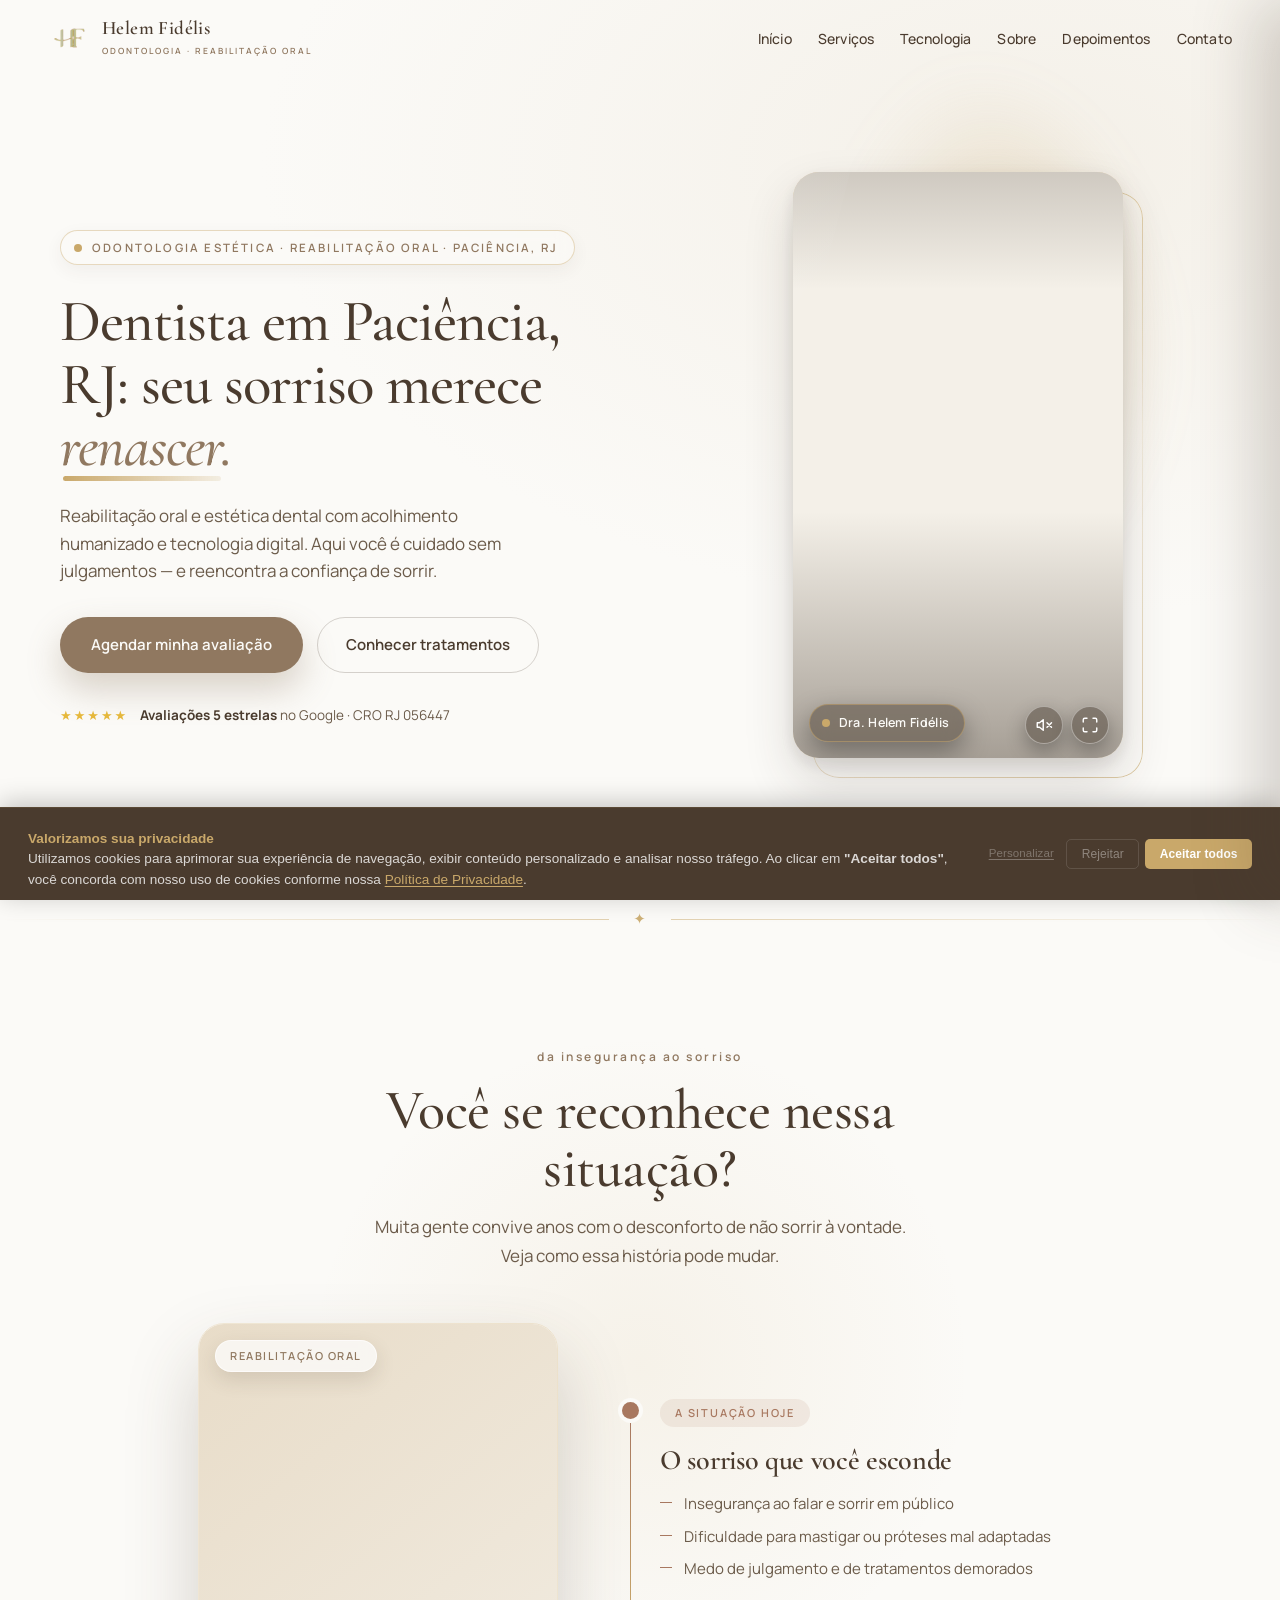
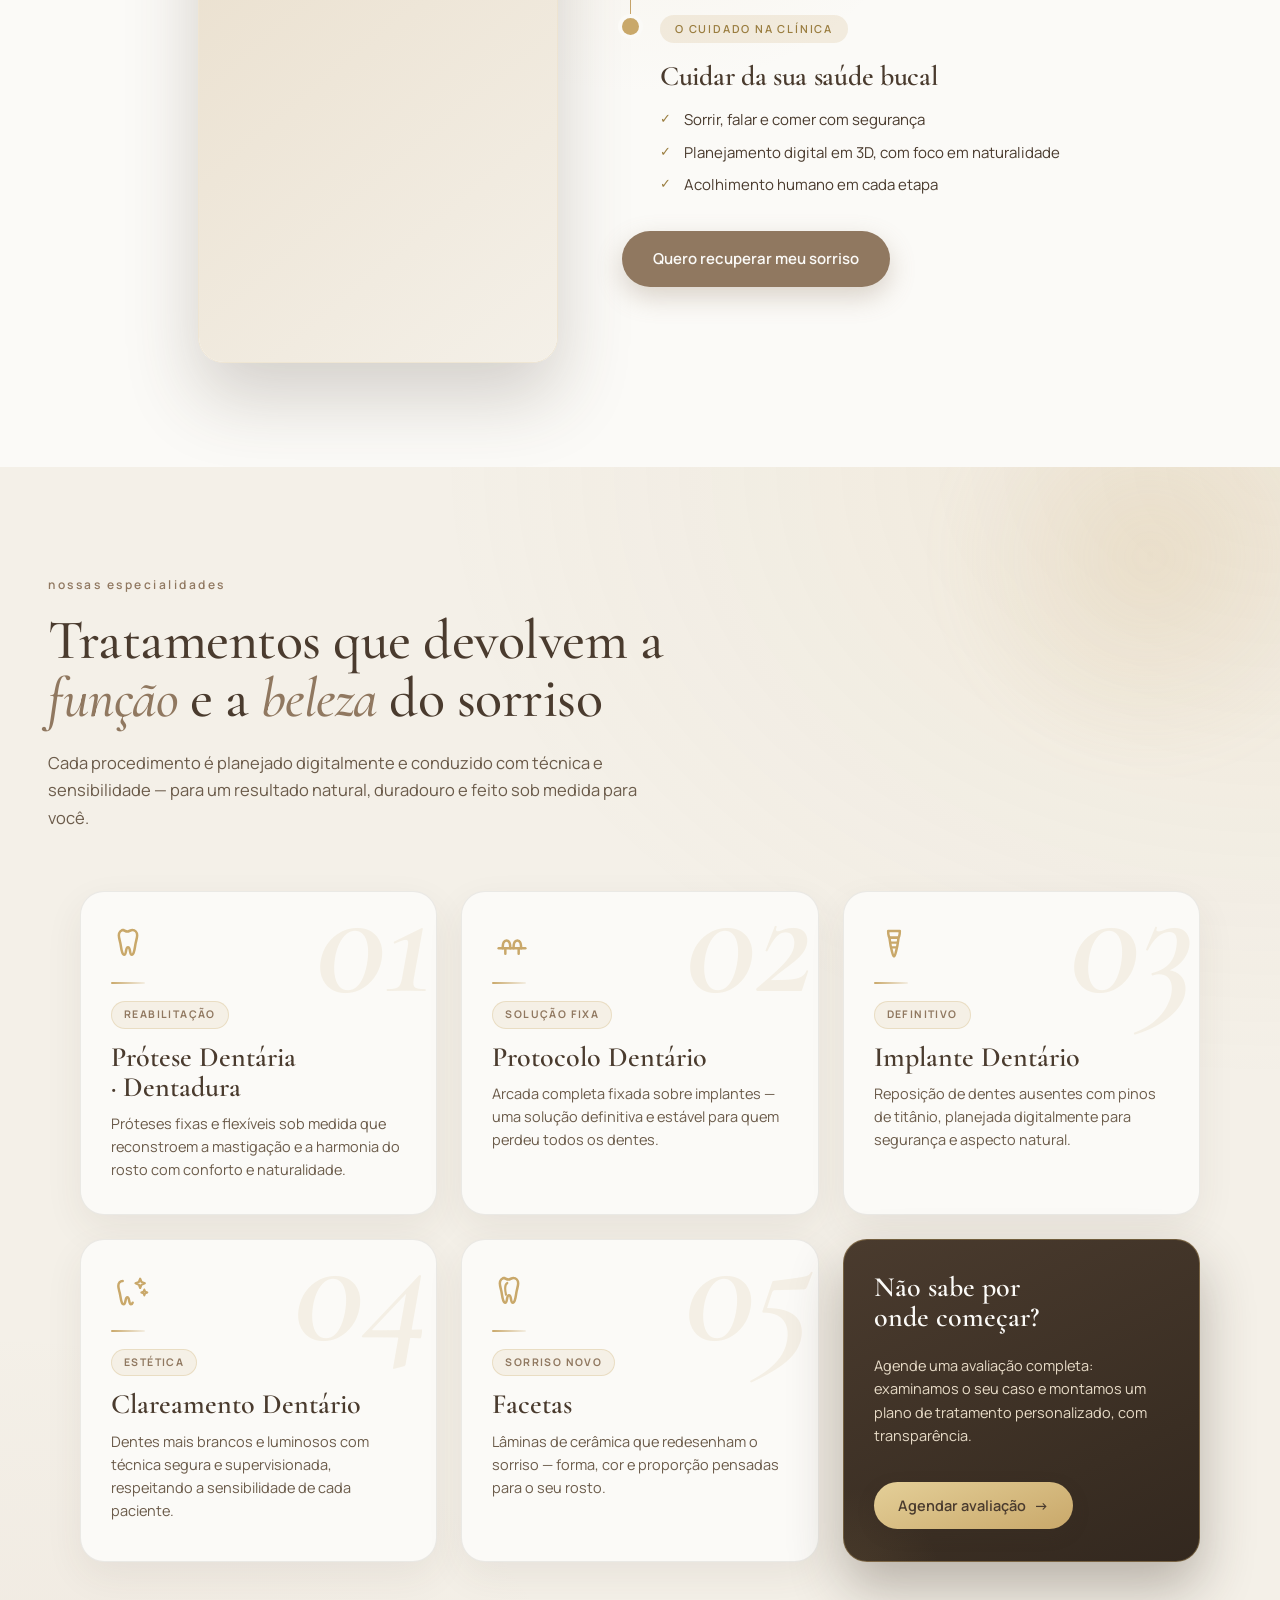
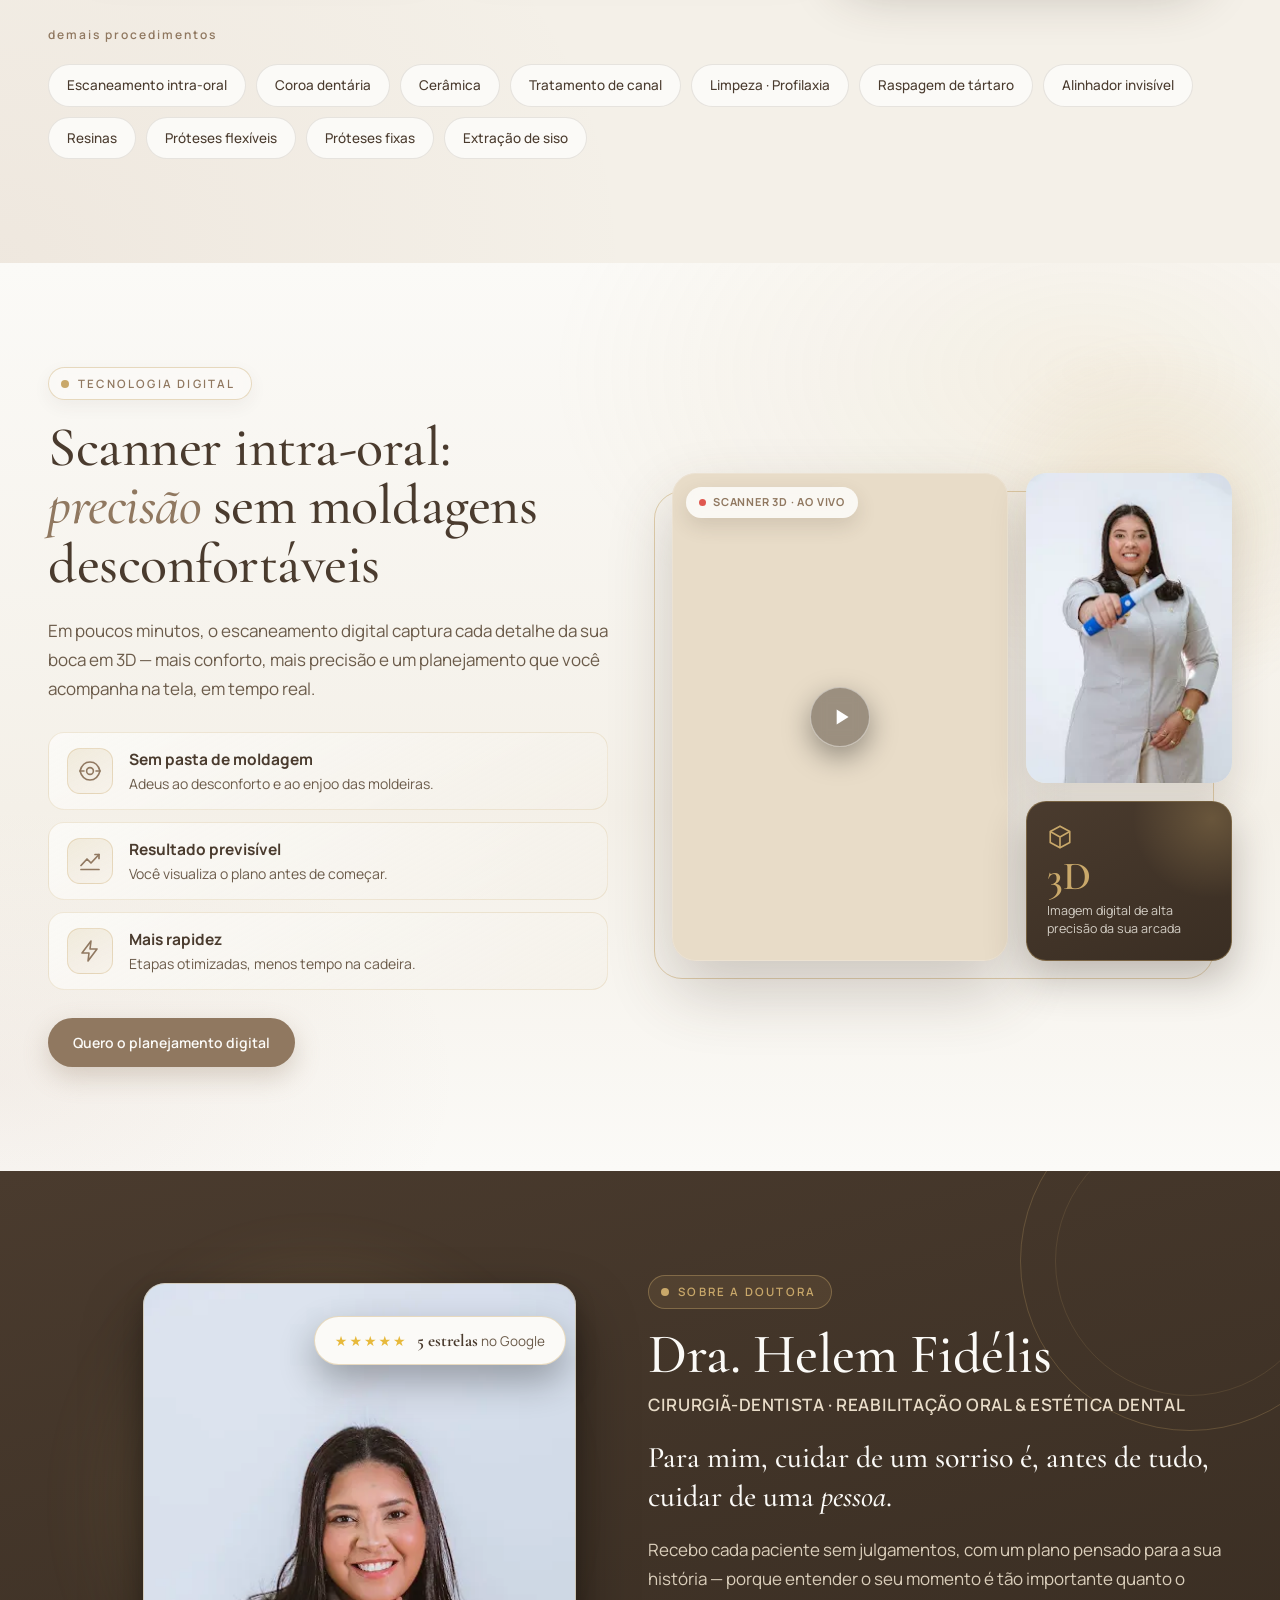
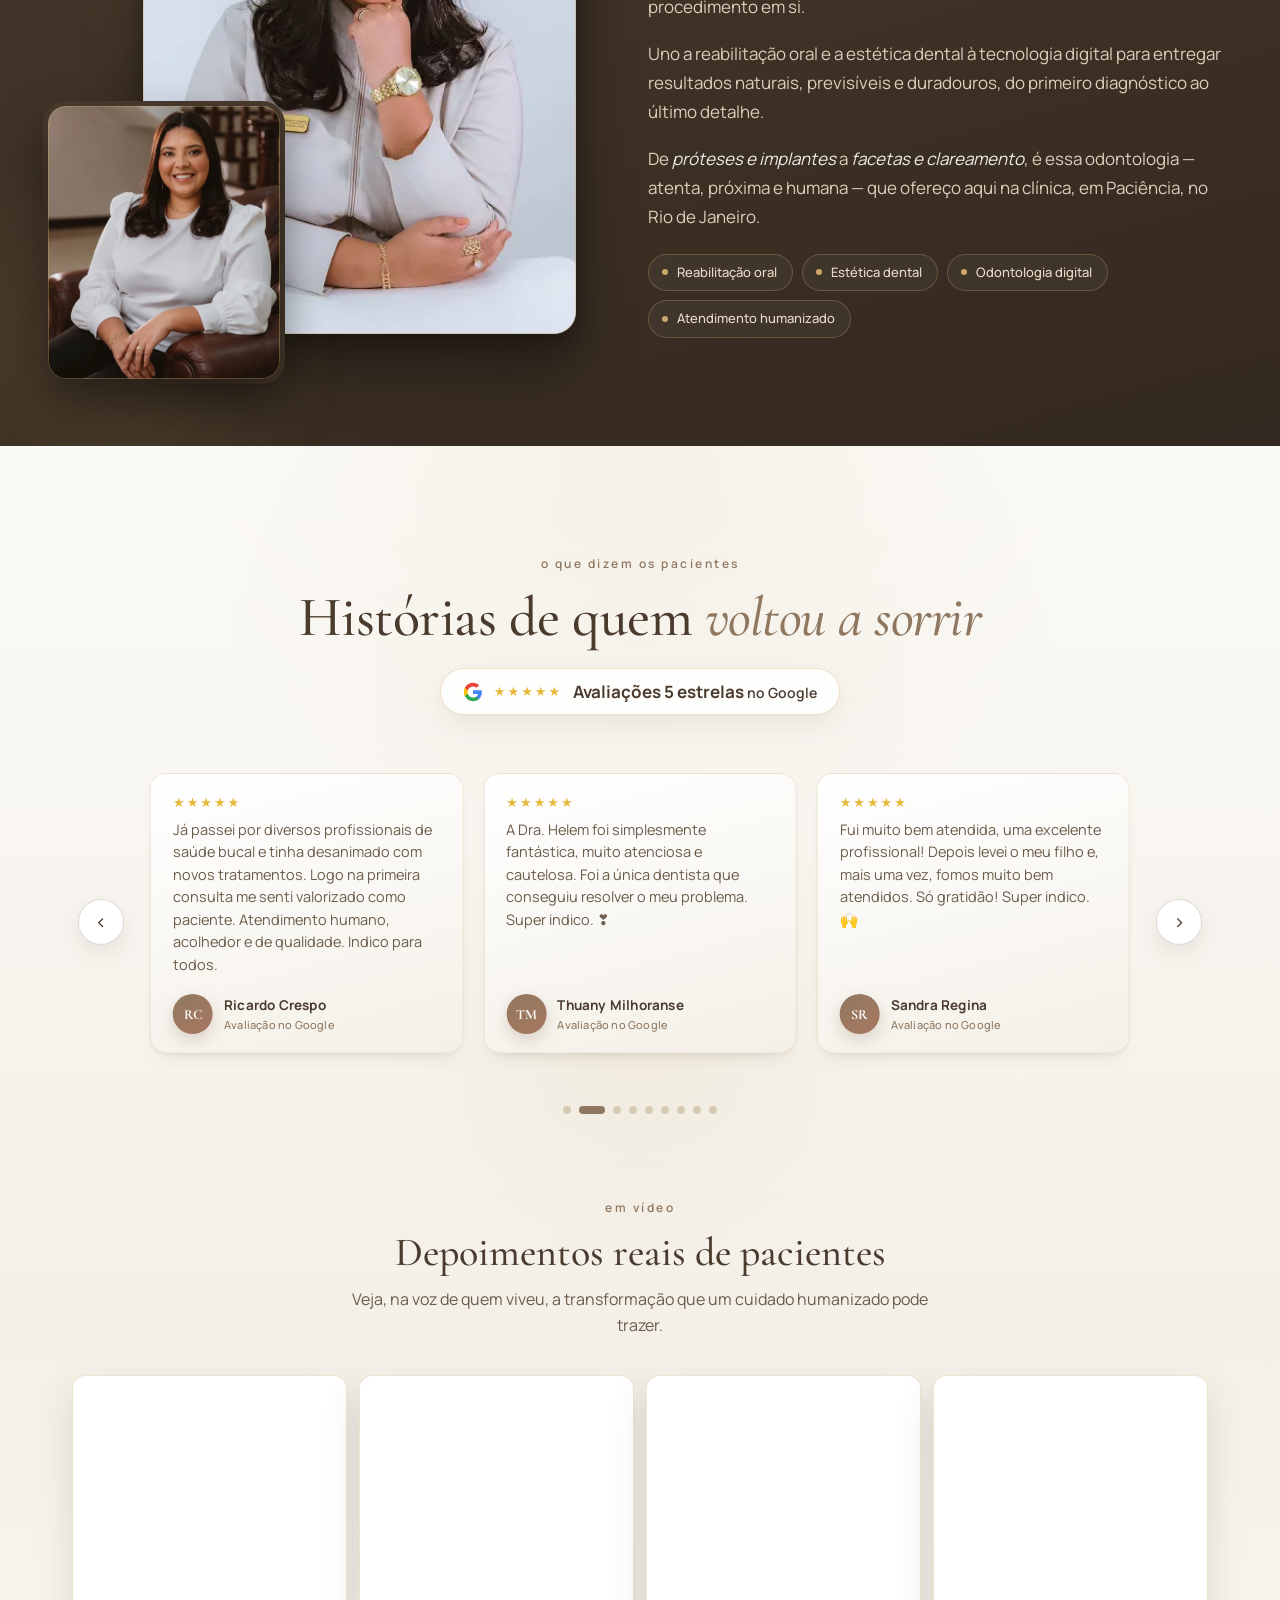
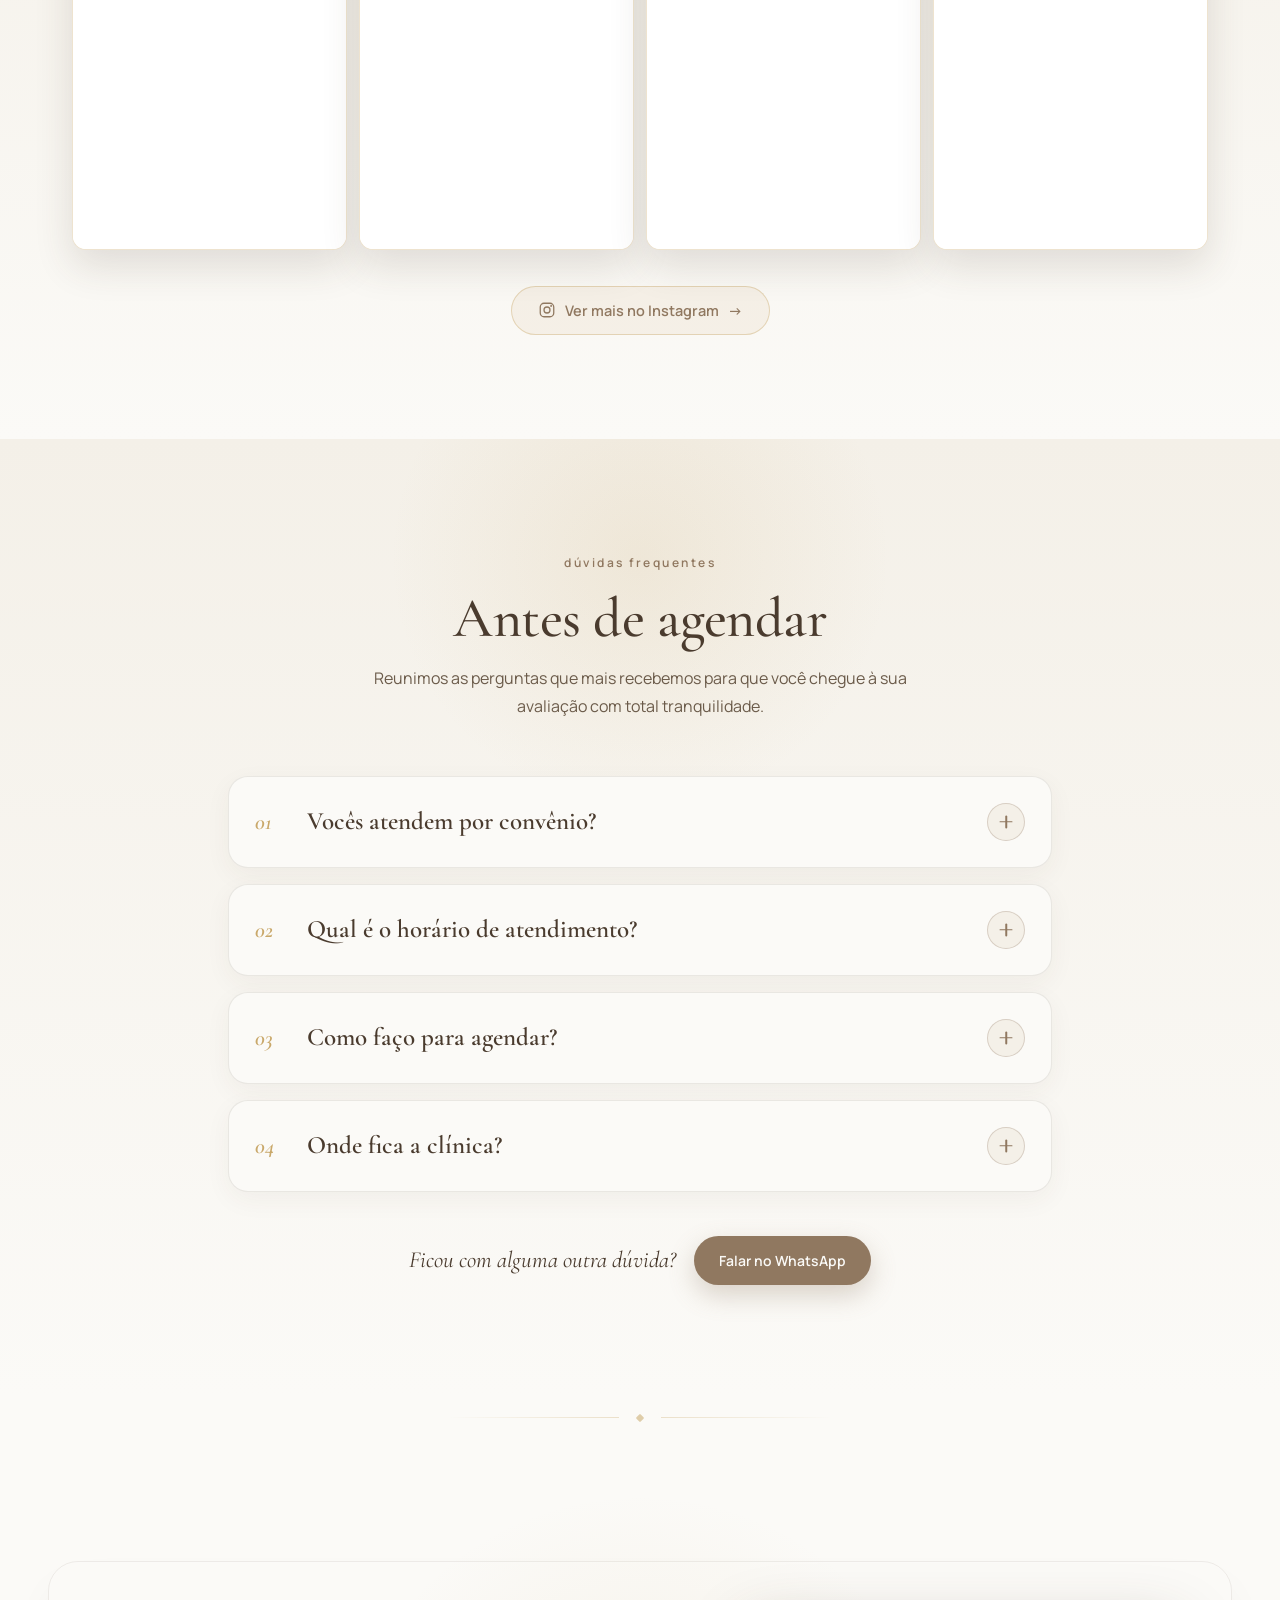
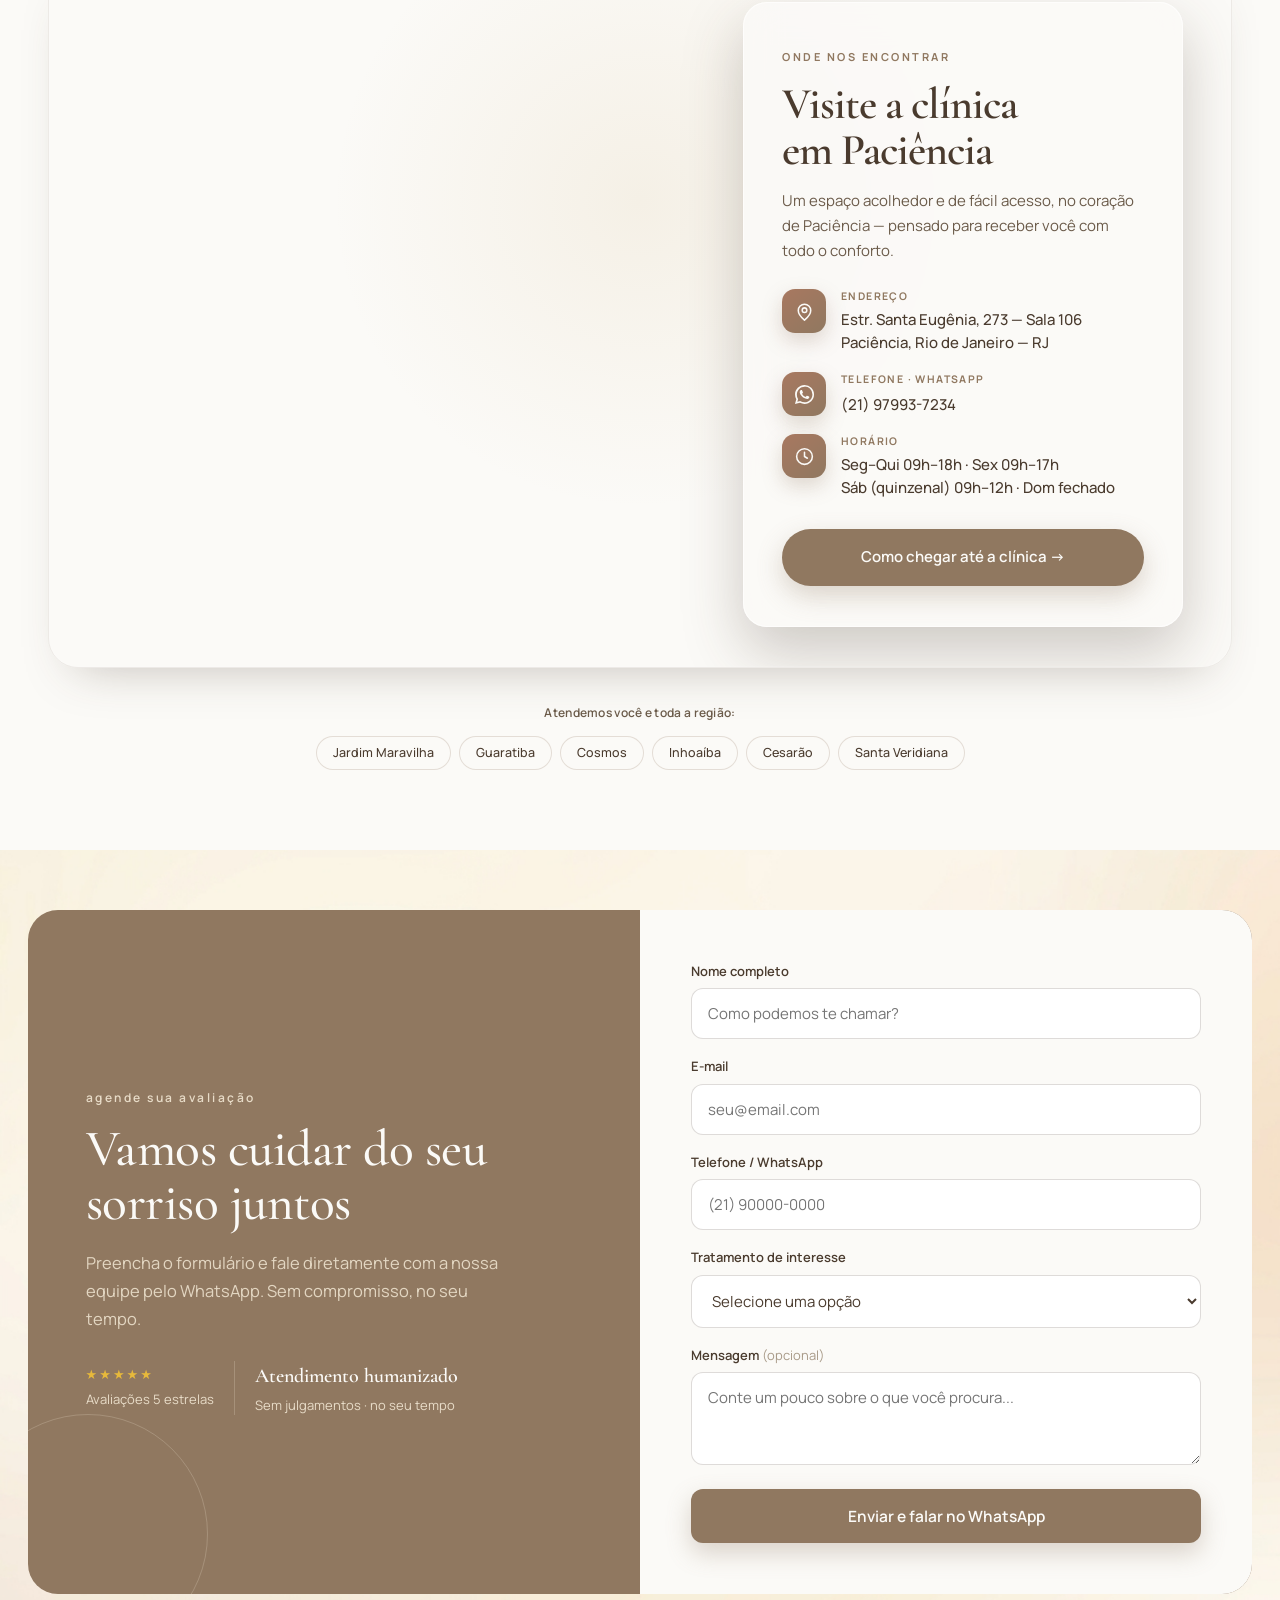
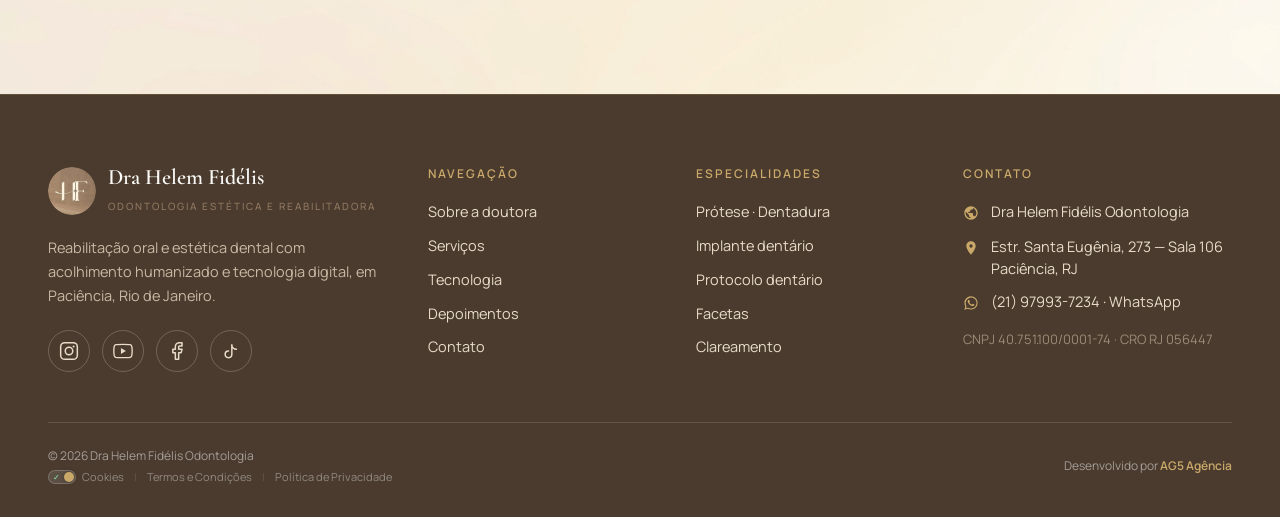
==== commit ac80c6ec: "fix: remove destaque de nota 5,0 e contagem de avaliações (perfil abaixo da régua ≥4.7/≥30) — troca " ====
--- a/index.html
+++ b/index.html
@@ -216,7 +216,7 @@
       </div>
       <div class="hero__trust reveal" data-delay="3">
         <span class="stars">★★★★★</span>
-        <span class="hero__trust-txt"><strong>5,0</strong> · 15 avaliações no Google · CRO RJ 056447</span>
+        <span class="hero__trust-txt"><strong>Avaliações 5 estrelas</strong> no Google · CRO RJ 056447</span>
       </div>
     </div>
     <div class="hero__media reveal reveal--scale">
@@ -449,7 +449,7 @@
           </figure>
           <div class="about__badge">
             <span class="stars">★★★★★</span>
-            <span class="about__badge-txt"><strong>5,0</strong> no Google</span>
+            <span class="about__badge-txt"><strong>5 estrelas</strong> no Google</span>
           </div>
         </div>
       </div>
@@ -481,7 +481,7 @@
     <div class="google-badge">
       <svg width="20" height="20" viewBox="0 0 48 48" aria-label="Google"><path fill="#4285F4" d="M45.12 24.5c0-1.56-.14-3.06-.4-4.5H24v8.51h11.84c-.51 2.75-2.06 5.08-4.39 6.64v5.52h7.11c4.16-3.83 6.56-9.47 6.56-16.17z"/><path fill="#34A853" d="M24 46c5.94 0 10.92-1.97 14.56-5.33l-7.11-5.52c-1.97 1.32-4.49 2.1-7.45 2.1-5.73 0-10.58-3.87-12.31-9.07H4.34v5.7C7.96 41.07 15.4 46 24 46z"/><path fill="#FBBC05" d="M11.69 28.18C11.25 26.86 11 25.45 11 24s.25-2.86.69-4.18v-5.7H4.34A21.99 21.99 0 0 0 2 24c0 3.55.85 6.91 2.34 9.88l7.35-5.7z"/><path fill="#EA4335" d="M24 10.75c3.23 0 6.13 1.11 8.41 3.29l6.31-6.31C34.91 4.18 29.93 2 24 2 15.4 2 7.96 6.93 4.34 14.12l7.35 5.7c1.73-5.2 6.58-9.07 12.31-9.07z"/></svg>
       <span class="stars">★★★★★</span>
-      <span><strong>5,0</strong> · 15 avaliações no Google</span>
+      <span><strong>Avaliações 5 estrelas</strong> no Google</span>
     </div>
   </div>
 
@@ -731,7 +731,7 @@
       <h2>Vamos cuidar do seu sorriso juntos</h2>
       <p>Preencha o formulário e fale diretamente com a nossa equipe pelo WhatsApp. Sem compromisso, no seu tempo.</p>
       <div class="contact__highlights">
-        <div><div class="stars">★★★★★</div><small>5,0 · 15 avaliações</small></div>
+        <div><div class="stars">★★★★★</div><small>Avaliações 5 estrelas</small></div>
         <div class="vline"></div>
         <div><strong>Atendimento humanizado</strong><small>Sem julgamentos · no seu tempo</small></div>
       </div>
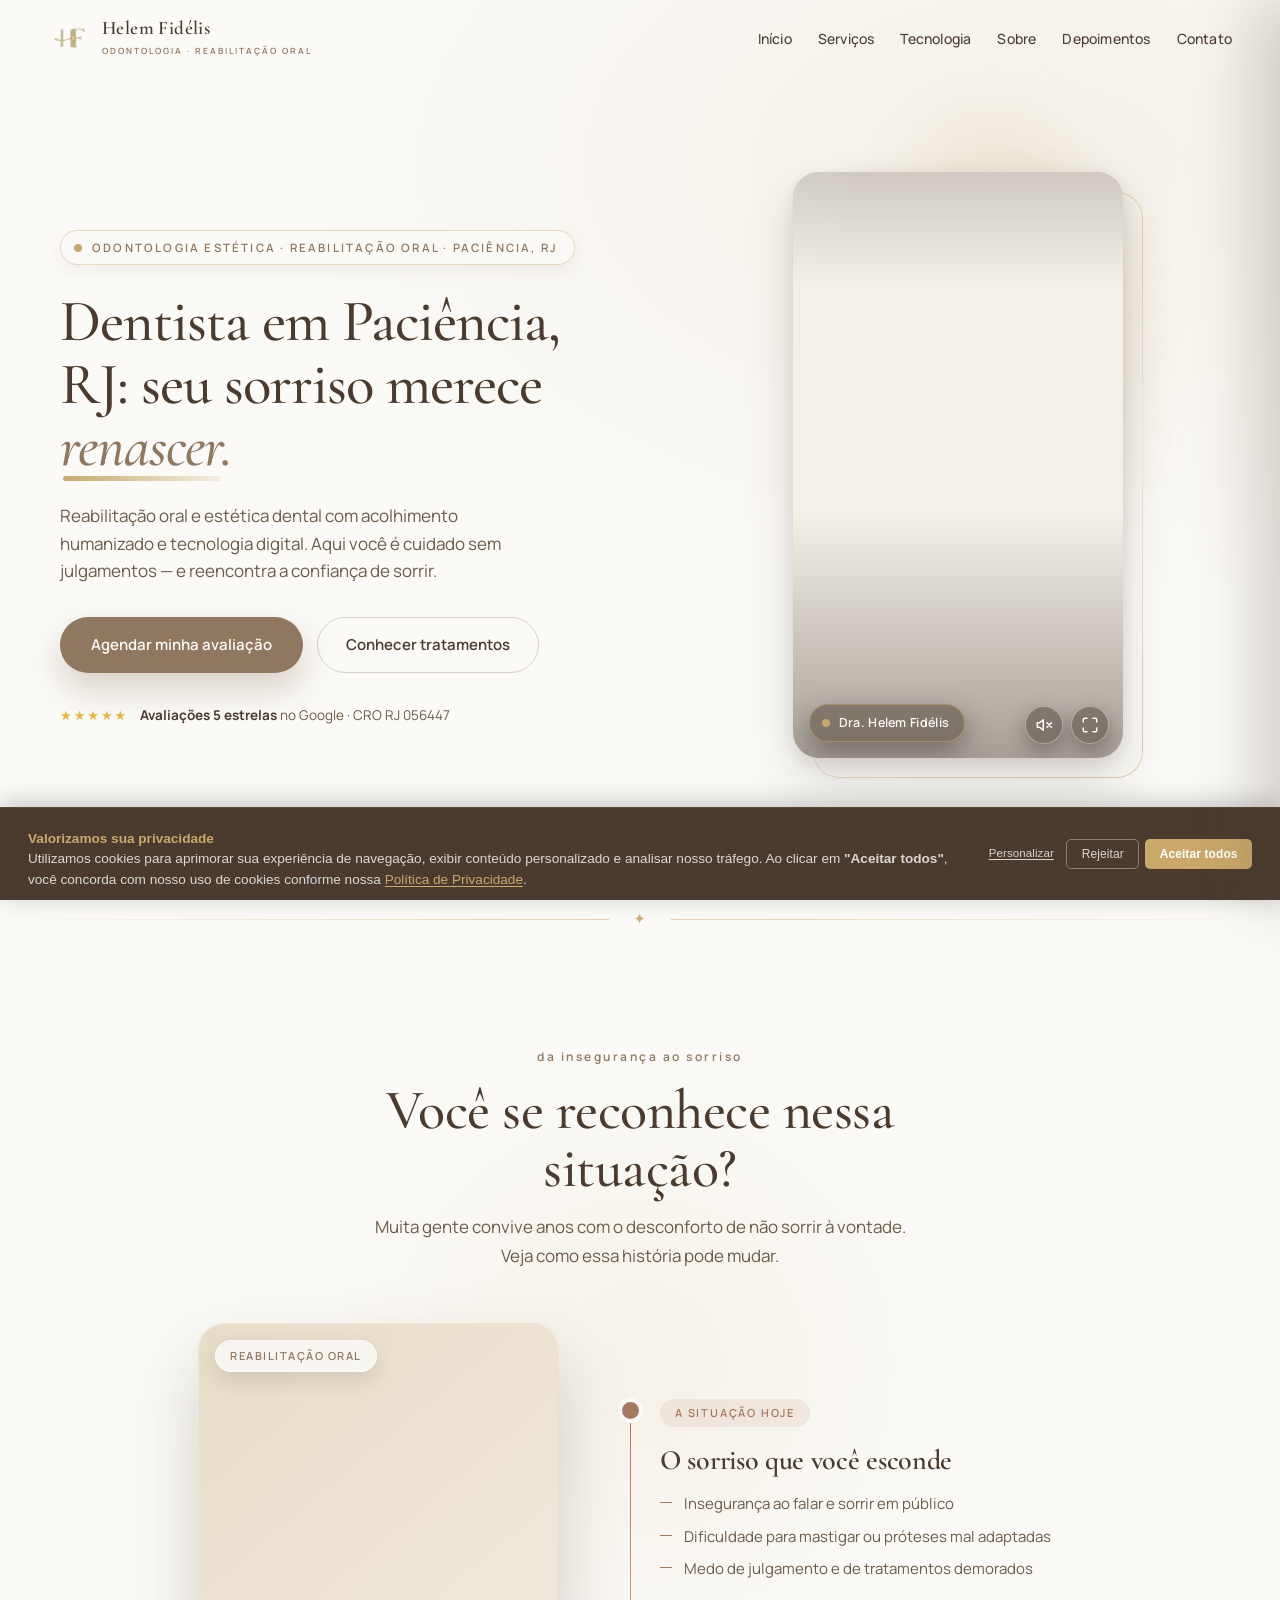
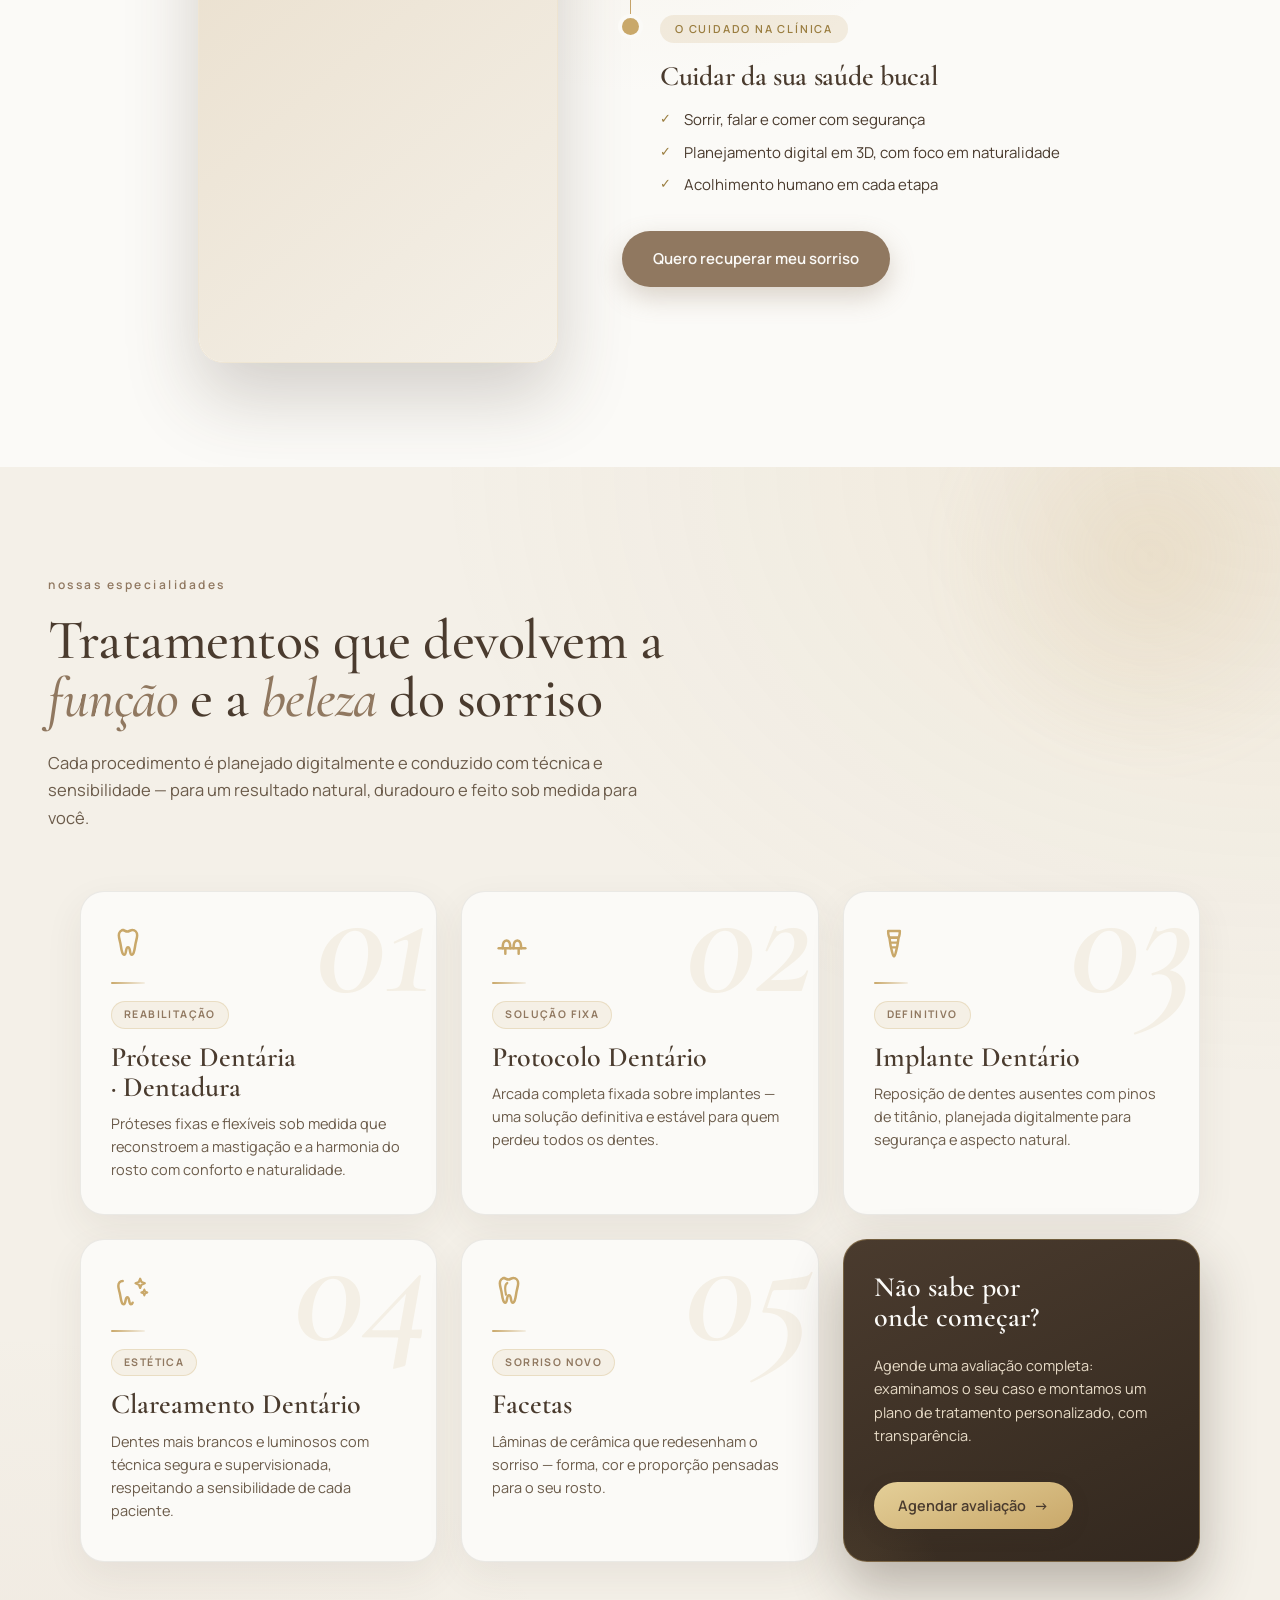
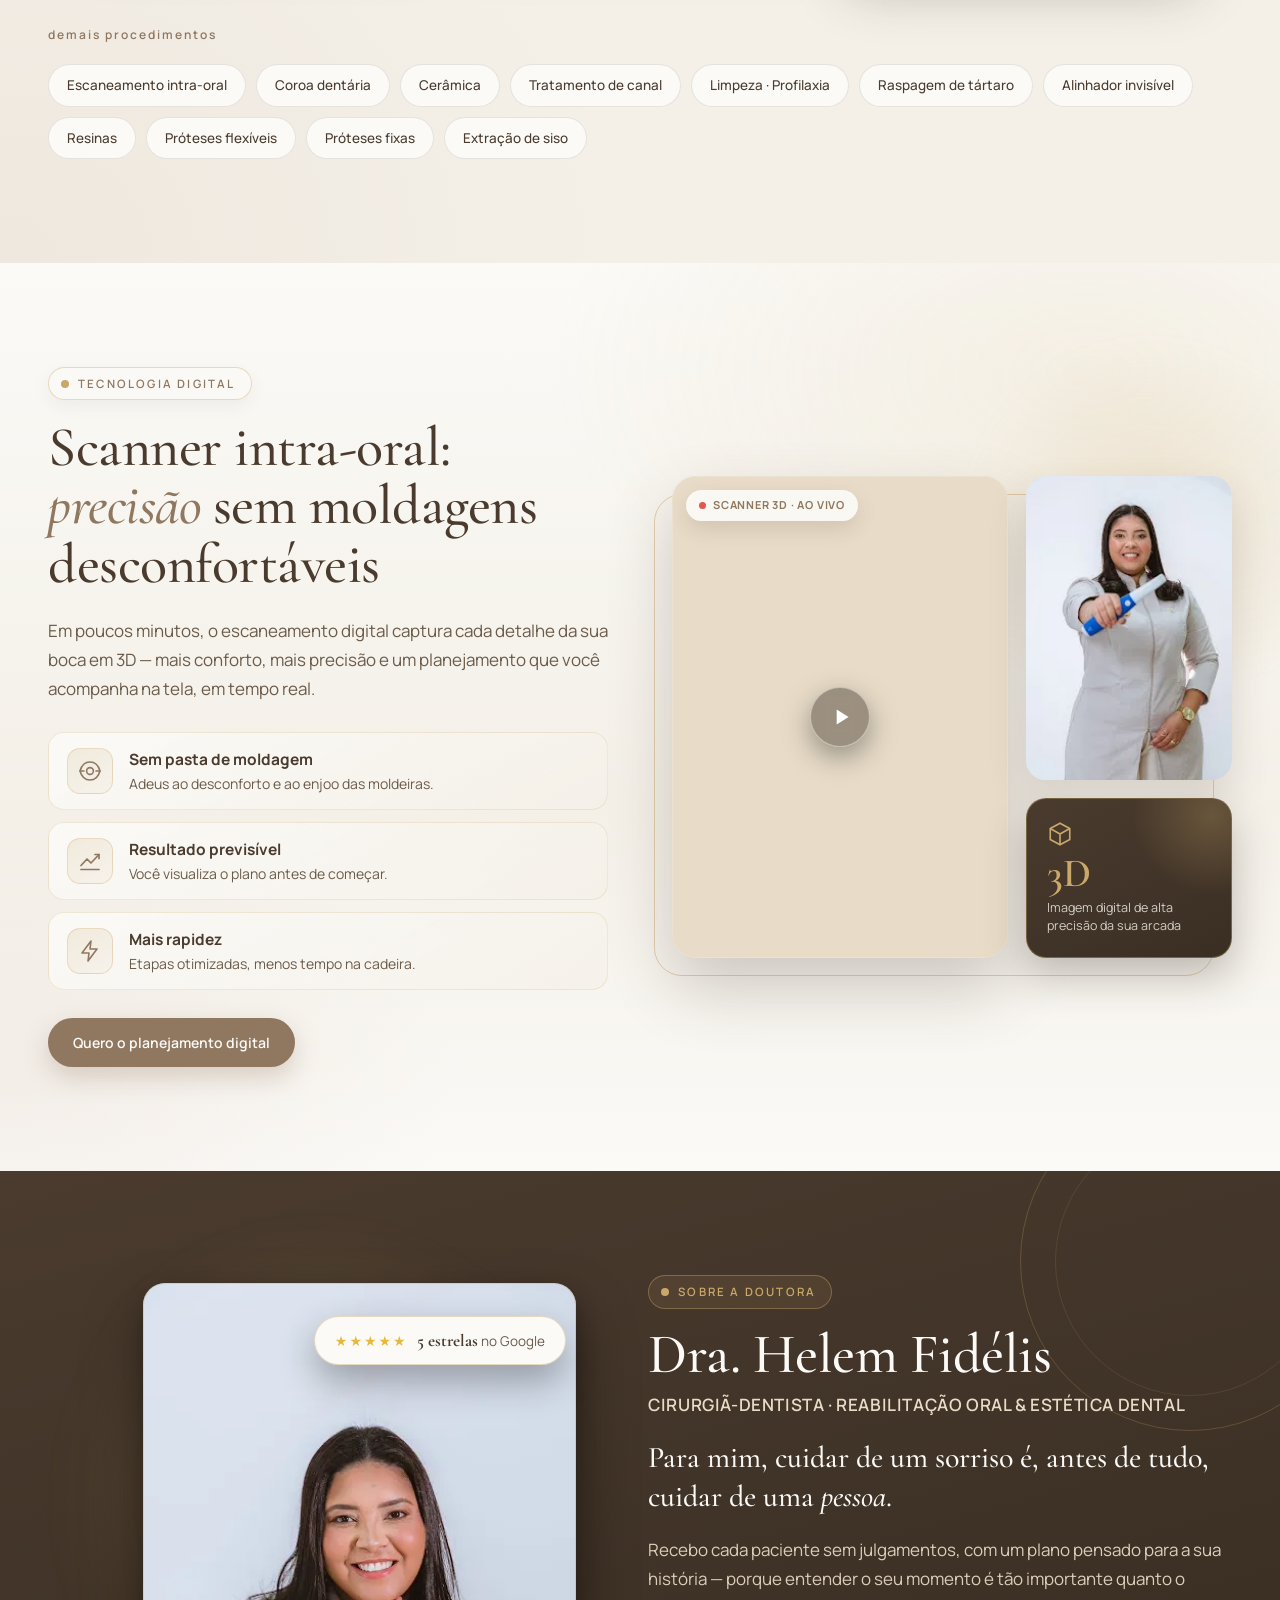
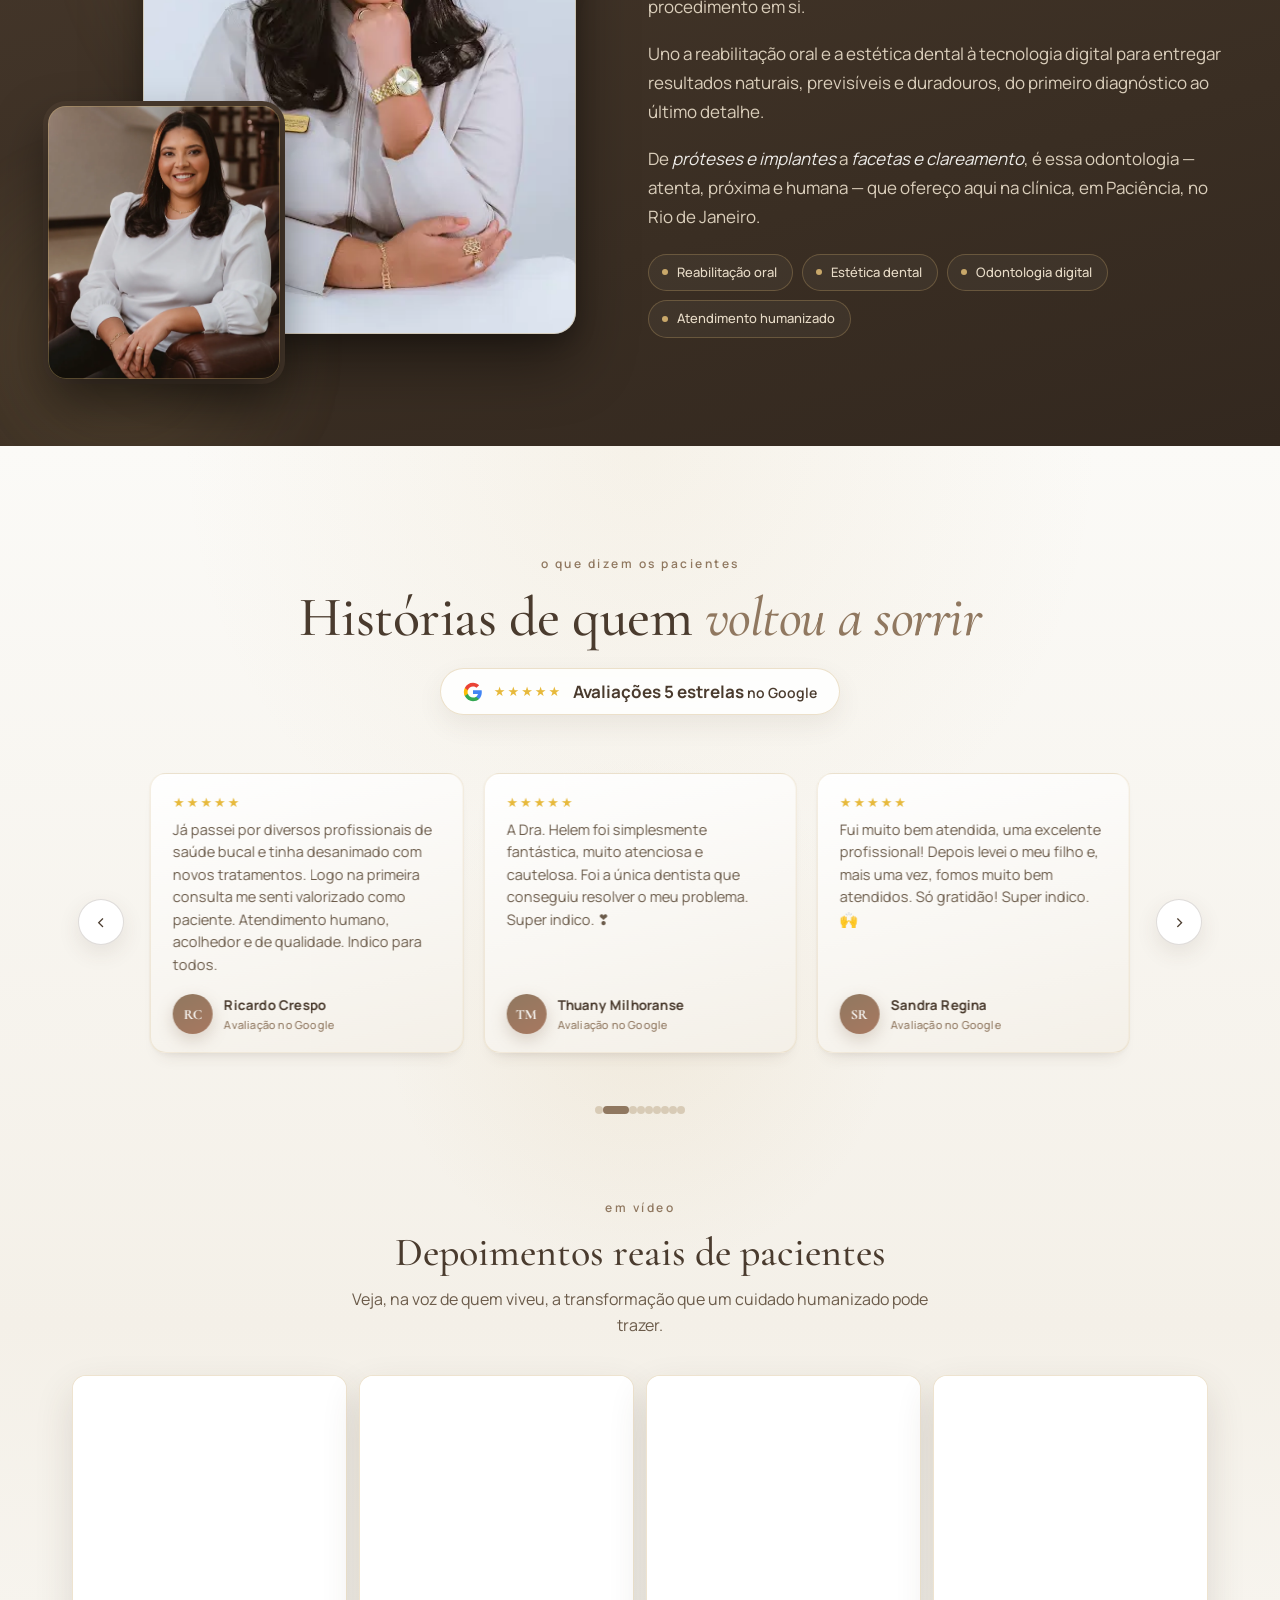
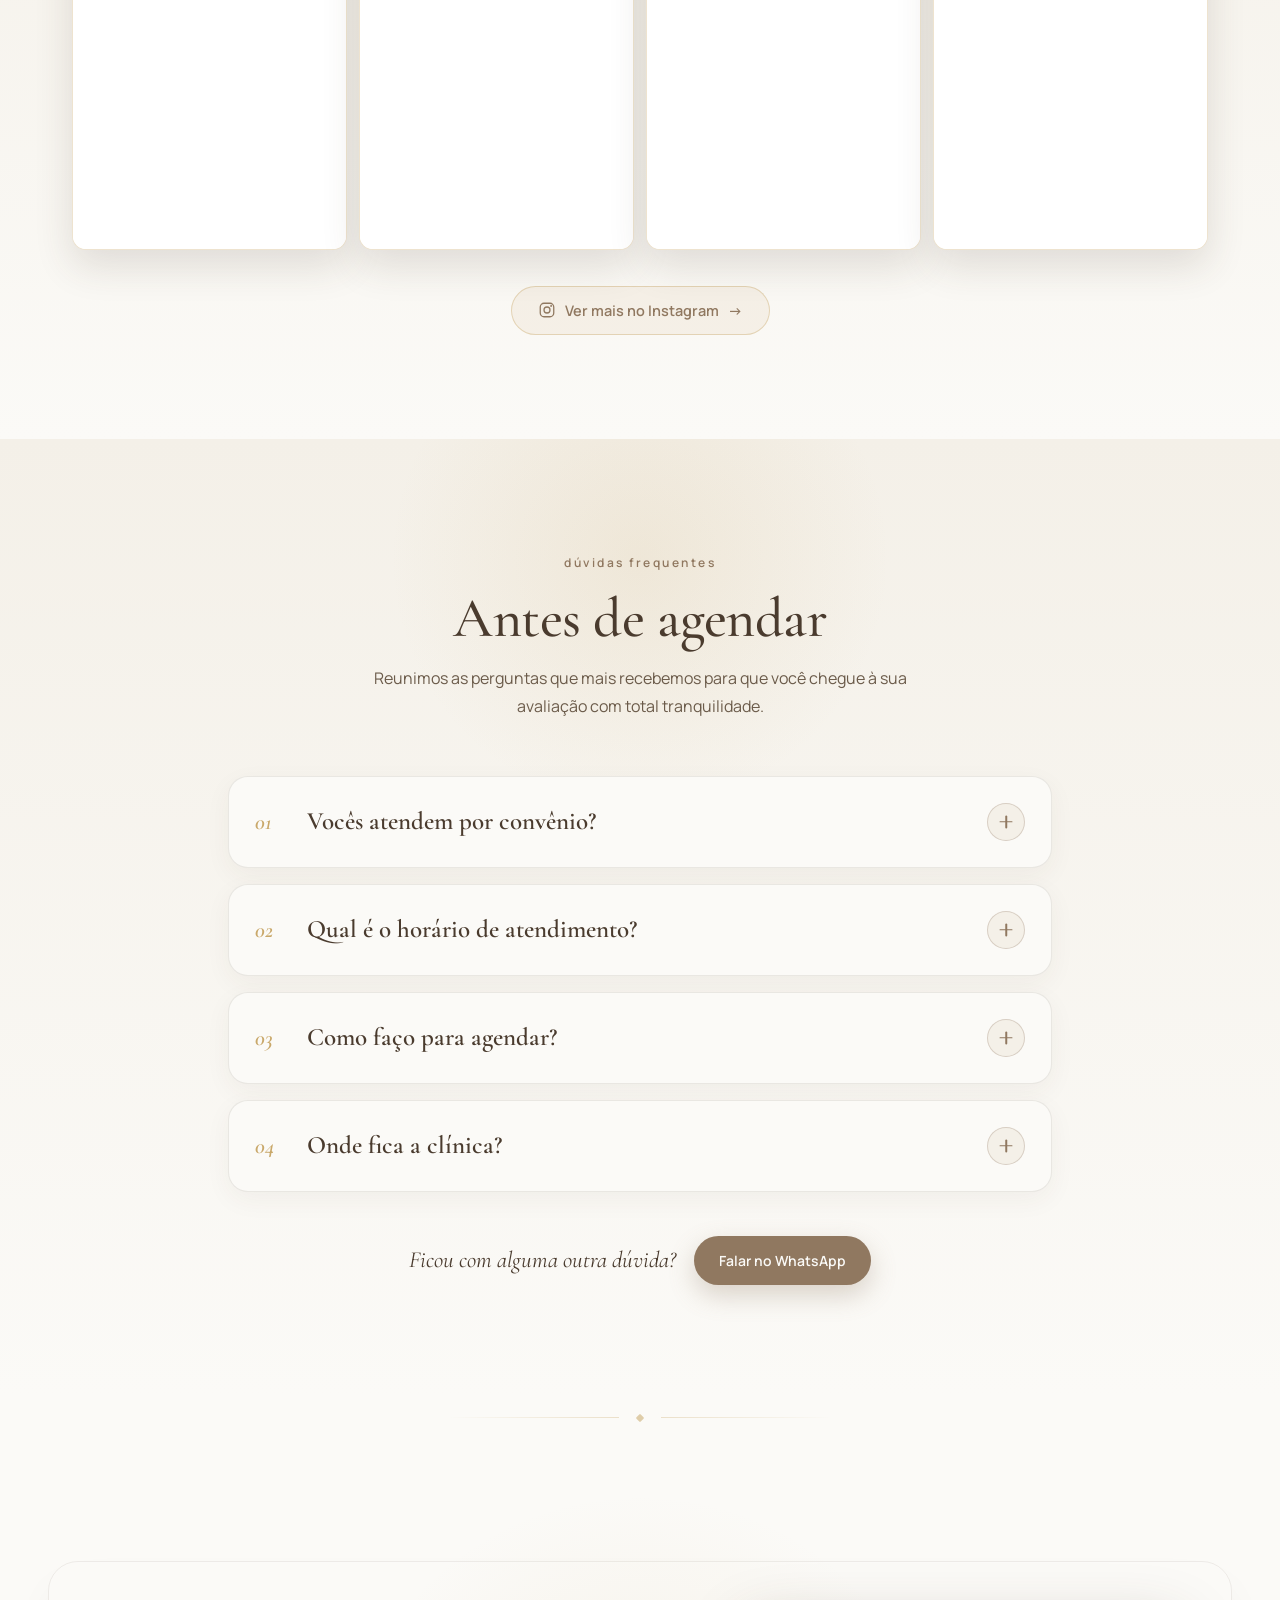
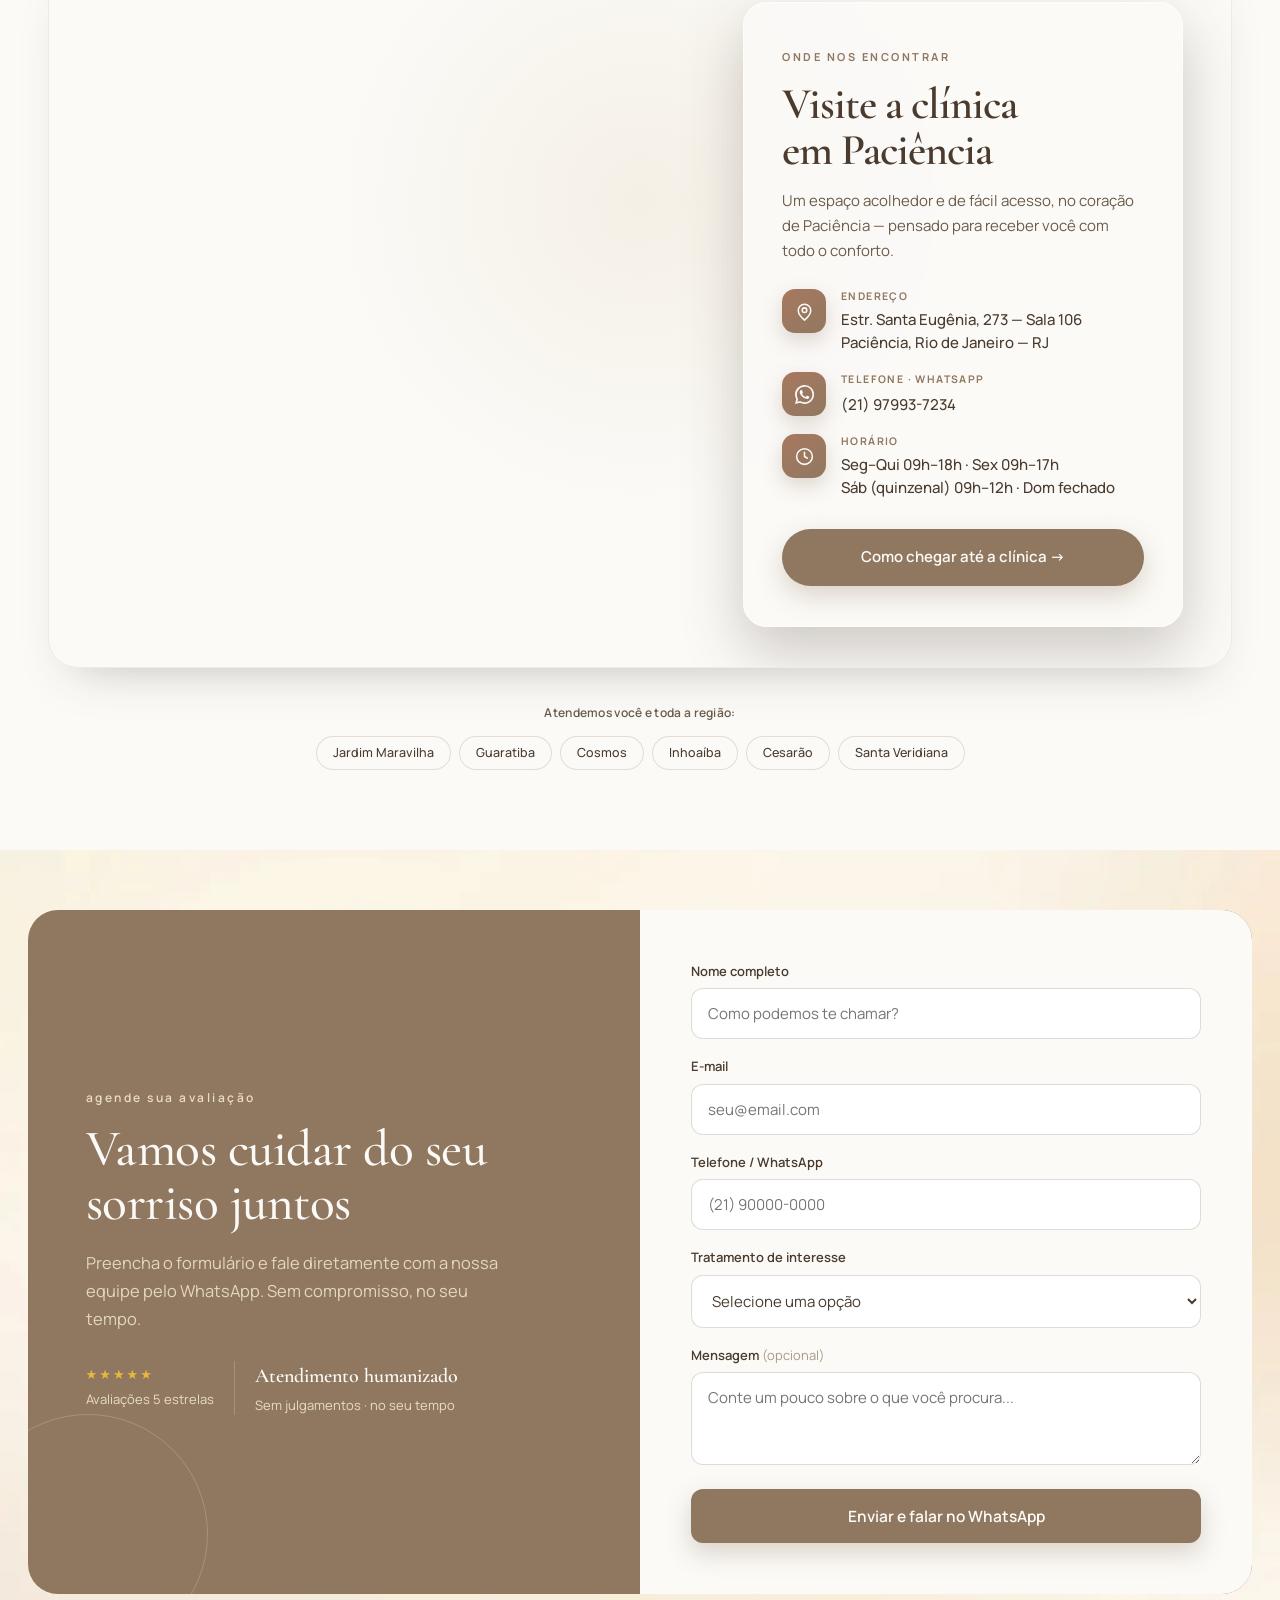
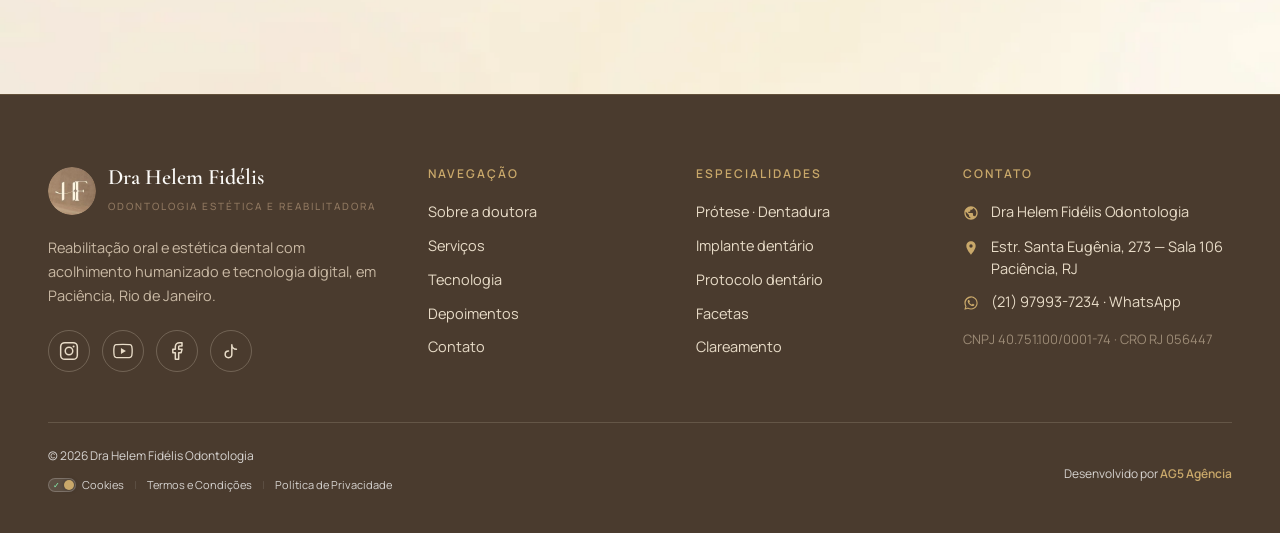
==== commit 5750879a: "perf: aplica skill PageSpeed — fontes/CSS async, hero sem reveal (LCP), rAF no scroll, no-scroll em " ====
--- a/index.html
+++ b/index.html
@@ -40,9 +40,12 @@
 <link rel="preconnect" href="https://assets.cdn.filesafe.space" crossorigin>
 <link rel="preconnect" href="https://fonts.googleapis.com">
 <link rel="preconnect" href="https://fonts.gstatic.com" crossorigin>
-<link href="https://fonts.googleapis.com/css2?family=Cormorant+Garamond:ital,wght@0,400;0,500;0,600;0,700;1,400;1,500&family=Manrope:wght@400;500;600;700&display=swap" rel="stylesheet">
+<link rel="preload" href="https://fonts.googleapis.com/css2?family=Cormorant+Garamond:ital,wght@0,400;0,500;0,600;0,700;1,400;1,500&family=Manrope:wght@400;500;600;700&display=swap" as="style" onload="this.onload=null;this.rel='stylesheet'">
+<noscript><link href="https://fonts.googleapis.com/css2?family=Cormorant+Garamond:ital,wght@0,400;0,500;0,600;0,700;1,400;1,500&family=Manrope:wght@400;500;600;700&display=swap" rel="stylesheet"></noscript>
+<link rel="preload" href="style.css" as="style">
 <link rel="stylesheet" href="style.css">
-<link rel="stylesheet" href="cookie-banner.css">
+<link rel="preload" href="cookie-banner.css" as="style" onload="this.onload=null;this.rel='stylesheet'">
+<noscript><link rel="stylesheet" href="cookie-banner.css"></noscript>
 
 <!-- Schema.org (AG5) — @graph: Dentist + WebSite + WebPage + FAQPage -->
 <script type="application/ld+json">
@@ -179,10 +182,10 @@
 <body>
 
 <!-- ============ NAVBAR ============ -->
-<nav class="nav" id="nav">
+<nav class="nav" id="nav" aria-label="Navegação principal">
   <div class="nav__inner">
     <a href="#inicio" class="nav__logo">
-      <img src="Assets/logo-dra-helem-fidelis-mobile.webp" alt="Dra Helem Fidélis">
+      <img src="Assets/logo-dra-helem-fidelis-mobile.webp" alt="Dra Helem Fidélis" width="200" height="200">
       <span class="nav__logo-text">Helem Fidélis<br><small>Odontologia · Reabilitação Oral</small></span>
     </a>
     <div class="nav__right">
@@ -207,19 +210,19 @@
 <header class="hero" id="inicio">
   <div class="hero__inner">
     <div class="hero__content">
-      <div class="hero__tag reveal"><span class="hero__tag-dot" aria-hidden="true"></span><span>Odontologia Estética · Reabilitação Oral · Paciência, RJ</span></div>
-      <h1 class="hero__title reveal" data-delay="1">Dentista em Paciência, RJ: seu sorriso merece <em>renascer.</em></h1>
-      <p class="hero__lead reveal" data-delay="2">Reabilitação oral e estética dental com acolhimento humanizado e tecnologia digital. Aqui você é cuidado sem julgamentos — e reencontra a confiança de sorrir.</p>
-      <div class="hero__cta reveal" data-delay="3">
-        <a href="https://wa.me/5521979937234?text=Ol%C3%A1%2C%20vim%20atrav%C3%A9s%20do%20site%20e%20gostaria%20de%20agendar%20minha%20avalia%C3%A7%C3%A3o." target="_blank" rel="noopener" class="btn btn--primary">Agendar minha avaliação</a>
+      <div class="hero__tag"><span class="hero__tag-dot" aria-hidden="true"></span><span>Odontologia Estética · Reabilitação Oral · Paciência, RJ</span></div>
+      <h1 class="hero__title">Dentista em Paciência, RJ: seu sorriso merece <em>renascer.</em></h1>
+      <p class="hero__lead">Reabilitação oral e estética dental com acolhimento humanizado e tecnologia digital. Aqui você é cuidado sem julgamentos — e reencontra a confiança de sorrir.</p>
+      <div class="hero__cta">
+        <a href="https://wa.me/5521979937234?text=Ol%C3%A1%2C%20vim%20atrav%C3%A9s%20do%20site%20e%20gostaria%20de%20agendar%20minha%20avalia%C3%A7%C3%A3o." target="_blank" rel="noopener noreferrer" class="btn btn--primary">Agendar minha avaliação</a>
         <a href="#servicos" class="btn btn--ghost">Conhecer tratamentos</a>
       </div>
-      <div class="hero__trust reveal" data-delay="3">
+      <div class="hero__trust">
         <span class="stars">★★★★★</span>
         <span class="hero__trust-txt"><strong>Avaliações 5 estrelas</strong> no Google · CRO RJ 056447</span>
       </div>
     </div>
-    <div class="hero__media reveal reveal--scale">
+    <div class="hero__media">
       <span class="hero__media-glow" aria-hidden="true"></span>
       <span class="hero__media-frame" aria-hidden="true"></span>
       <div class="hero__media-stage">
@@ -287,7 +290,7 @@
             </ul>
           </div>
         </div>
-        <a href="https://wa.me/5521979937234?text=Ol%C3%A1%2C%20vim%20atrav%C3%A9s%20do%20site%20e%20gostaria%20de%20saber%20como%20recuperar%20meu%20sorriso." target="_blank" rel="noopener" class="btn btn--primary ds__btn">Quero recuperar meu sorriso</a>
+        <a href="https://wa.me/5521979937234?text=Ol%C3%A1%2C%20vim%20atrav%C3%A9s%20do%20site%20e%20gostaria%20de%20saber%20como%20recuperar%20meu%20sorriso." target="_blank" rel="noopener noreferrer" class="btn btn--primary ds__btn">Quero recuperar meu sorriso</a>
       </div>
     </div>
   </div>
@@ -304,7 +307,7 @@
     </div>
 
     <div class="svc-list reveal">
-      <a class="svc-card" href="https://wa.me/5521979937234?text=Ol%C3%A1%2C%20vim%20atrav%C3%A9s%20do%20site%20e%20gostaria%20de%20saber%20mais%20sobre%20Pr%C3%B3tese%20Dent%C3%A1ria." target="_blank" rel="noopener" aria-label="Saber mais sobre Prótese Dentária">
+      <a class="svc-card" href="https://wa.me/5521979937234?text=Ol%C3%A1%2C%20vim%20atrav%C3%A9s%20do%20site%20e%20gostaria%20de%20saber%20mais%20sobre%20Pr%C3%B3tese%20Dent%C3%A1ria." target="_blank" rel="noopener noreferrer" aria-label="Saber mais sobre Prótese Dentária">
         <span class="svc-card__num" aria-hidden="true">01</span>
         <span class="svc-card__icon" aria-hidden="true"><svg viewBox="0 0 24 24" fill="none"><path d="M7.6 3.6C5.9 3.6 4.7 4.9 4.7 6.8c0 1.5.5 2.9.9 4.6.4 1.8.5 3.8 1.1 5.5.2.7.5 1.5 1.2 1.5.8 0 .9-1 1.1-2.2.2-1.1.3-2.3 1.2-2.3s1 1.2 1.2 2.3c.2 1.2.3 2.2 1.1 2.2.7 0 1-.8 1.2-1.5.6-1.7.7-3.7 1.1-5.5.4-1.7.9-3.1.9-4.6 0-1.9-1.2-3.2-2.9-3.2-1.1 0-1.9.9-3 .9s-1.9-.9-3-.9Z" stroke="currentColor" stroke-width="1.5" stroke-linejoin="round"/></svg></span>
         <span class="svc-card__divider" aria-hidden="true"></span>
@@ -313,7 +316,7 @@
         <p class="svc-card__desc">Próteses fixas e flexíveis sob medida que reconstroem a mastigação e a harmonia do rosto com conforto e naturalidade.</p>
       </a>
 
-      <a class="svc-card" href="https://wa.me/5521979937234?text=Ol%C3%A1%2C%20vim%20atrav%C3%A9s%20do%20site%20e%20gostaria%20de%20saber%20mais%20sobre%20Protocolo%20Dent%C3%A1rio." target="_blank" rel="noopener" aria-label="Saber mais sobre Protocolo Dentário">
+      <a class="svc-card" href="https://wa.me/5521979937234?text=Ol%C3%A1%2C%20vim%20atrav%C3%A9s%20do%20site%20e%20gostaria%20de%20saber%20mais%20sobre%20Protocolo%20Dent%C3%A1rio." target="_blank" rel="noopener noreferrer" aria-label="Saber mais sobre Protocolo Dentário">
         <span class="svc-card__num" aria-hidden="true">02</span>
         <span class="svc-card__icon" aria-hidden="true"><svg viewBox="0 0 24 24" fill="none"><path d="M4 14.5h16" stroke="currentColor" stroke-width="1.5" stroke-linecap="round"/><path d="M8 14.5v3.4M16 14.5v3.4" stroke="currentColor" stroke-width="1.5" stroke-linecap="round"/><path d="M6.4 14.5c0-2.9 1-4.6 2.3-4.6s2.3 1.7 2.3 4.6M12.9 14.5c0-2.9 1-4.6 2.3-4.6s2.3 1.7 2.3 4.6" stroke="currentColor" stroke-width="1.5" stroke-linecap="round" stroke-linejoin="round"/></svg></span>
         <span class="svc-card__divider" aria-hidden="true"></span>
@@ -322,7 +325,7 @@
         <p class="svc-card__desc">Arcada completa fixada sobre implantes — uma solução definitiva e estável para quem perdeu todos os dentes.</p>
       </a>
 
-      <a class="svc-card" href="https://wa.me/5521979937234?text=Ol%C3%A1%2C%20vim%20atrav%C3%A9s%20do%20site%20e%20gostaria%20de%20saber%20mais%20sobre%20Implante%20Dent%C3%A1rio." target="_blank" rel="noopener" aria-label="Saber mais sobre Implante Dentário">
+      <a class="svc-card" href="https://wa.me/5521979937234?text=Ol%C3%A1%2C%20vim%20atrav%C3%A9s%20do%20site%20e%20gostaria%20de%20saber%20mais%20sobre%20Implante%20Dent%C3%A1rio." target="_blank" rel="noopener noreferrer" aria-label="Saber mais sobre Implante Dentário">
         <span class="svc-card__num" aria-hidden="true">03</span>
         <span class="svc-card__icon" aria-hidden="true"><svg viewBox="0 0 24 24" fill="none"><path d="M8.5 4.2h7c0 2.4-.5 4-1.1 4H9.6c-.6 0-1.1-1.6-1.1-4Z" stroke="currentColor" stroke-width="1.5" stroke-linejoin="round"/><path d="M9.3 8.2h5.4c-.3 3-.8 6-1.5 8.4-.4 1.5-.7 2.9-1.2 2.9s-.8-1.4-1.2-2.9c-.7-2.4-1.2-5.4-1.5-8.4Z" stroke="currentColor" stroke-width="1.5" stroke-linejoin="round"/><path d="M9.9 11.2h4.2M10.3 14h3.4" stroke="currentColor" stroke-width="1.4" stroke-linecap="round"/></svg></span>
         <span class="svc-card__divider" aria-hidden="true"></span>
@@ -331,7 +334,7 @@
         <p class="svc-card__desc">Reposição de dentes ausentes com pinos de titânio, planejada digitalmente para segurança e aspecto natural.</p>
       </a>
 
-      <a class="svc-card" href="https://wa.me/5521979937234?text=Ol%C3%A1%2C%20vim%20atrav%C3%A9s%20do%20site%20e%20gostaria%20de%20saber%20mais%20sobre%20Clareamento%20Dent%C3%A1rio." target="_blank" rel="noopener" aria-label="Saber mais sobre Clareamento Dentário">
+      <a class="svc-card" href="https://wa.me/5521979937234?text=Ol%C3%A1%2C%20vim%20atrav%C3%A9s%20do%20site%20e%20gostaria%20de%20saber%20mais%20sobre%20Clareamento%20Dent%C3%A1rio." target="_blank" rel="noopener noreferrer" aria-label="Saber mais sobre Clareamento Dentário">
         <span class="svc-card__num" aria-hidden="true">04</span>
         <span class="svc-card__icon" aria-hidden="true"><svg viewBox="0 0 24 24" fill="none"><path d="M7 5.4C5.5 5.4 4.4 6.6 4.4 8.4c0 1.4.5 2.8.9 4.4.4 1.7.5 3.6 1.1 5.2.2.7.5 1.4 1.2 1.4.7 0 .9-1 1.1-2.1.2-1 .3-2.1 1.1-2.1s.9 1.1 1.1 2.1c.2 1.1.4 2.1 1.1 2.1.5 0 .8-.4 1-1" stroke="currentColor" stroke-width="1.5" stroke-linecap="round" stroke-linejoin="round"/><path d="M17.5 4l.8 2 2 .8-2 .8-.8 2-.8-2-2-.8 2-.8.8-2Z" stroke="currentColor" stroke-width="1.3" stroke-linejoin="round"/><path d="M20 10.5l.5 1.3 1.3.5-1.3.5-.5 1.3-.5-1.3-1.3-.5 1.3-.5.5-1.3Z" stroke="currentColor" stroke-width="1.2" stroke-linejoin="round"/></svg></span>
         <span class="svc-card__divider" aria-hidden="true"></span>
@@ -340,7 +343,7 @@
         <p class="svc-card__desc">Dentes mais brancos e luminosos com técnica segura e supervisionada, respeitando a sensibilidade de cada paciente.</p>
       </a>
 
-      <a class="svc-card" href="https://wa.me/5521979937234?text=Ol%C3%A1%2C%20vim%20atrav%C3%A9s%20do%20site%20e%20gostaria%20de%20saber%20mais%20sobre%20Facetas." target="_blank" rel="noopener" aria-label="Saber mais sobre Facetas">
+      <a class="svc-card" href="https://wa.me/5521979937234?text=Ol%C3%A1%2C%20vim%20atrav%C3%A9s%20do%20site%20e%20gostaria%20de%20saber%20mais%20sobre%20Facetas." target="_blank" rel="noopener noreferrer" aria-label="Saber mais sobre Facetas">
         <span class="svc-card__num" aria-hidden="true">05</span>
         <span class="svc-card__icon" aria-hidden="true"><svg viewBox="0 0 24 24" fill="none"><path d="M7.6 3.6C5.9 3.6 4.7 4.9 4.7 6.8c0 1.5.5 2.9.9 4.6.4 1.8.5 3.8 1.1 5.5.2.7.5 1.5 1.2 1.5.8 0 .9-1 1.1-2.2.2-1.1.3-2.3 1.2-2.3s1 1.2 1.2 2.3c.2 1.2.3 2.2 1.1 2.2.7 0 1-.8 1.2-1.5.6-1.7.7-3.7 1.1-5.5.4-1.7.9-3.1.9-4.6 0-1.9-1.2-3.2-2.9-3.2-1.1 0-1.9.9-3 .9s-1.9-.9-3-.9Z" stroke="currentColor" stroke-width="1.5" stroke-linejoin="round"/><path d="M9.2 6.6c-.9.5-1.3 1.6-1.3 3.1 0 1.3.2 2.6.5 3.9" stroke="currentColor" stroke-width="1.3" stroke-linecap="round"/></svg></span>
         <span class="svc-card__divider" aria-hidden="true"></span>
@@ -352,7 +355,7 @@
       <div class="svc-card svc-card--cta">
         <h3 class="svc-card__title">Não sabe por onde começar?</h3>
         <p class="svc-card__desc">Agende uma avaliação completa: examinamos o seu caso e montamos um plano de tratamento personalizado, com transparência.</p>
-        <a href="https://wa.me/5521979937234?text=Ol%C3%A1%2C%20vim%20atrav%C3%A9s%20do%20site%20e%20gostaria%20de%20agendar%20uma%20avalia%C3%A7%C3%A3o." target="_blank" rel="noopener" class="svc-card__cta-btn">Agendar avaliação <span aria-hidden="true">&rarr;</span></a>
+        <a href="https://wa.me/5521979937234?text=Ol%C3%A1%2C%20vim%20atrav%C3%A9s%20do%20site%20e%20gostaria%20de%20agendar%20uma%20avalia%C3%A7%C3%A3o." target="_blank" rel="noopener noreferrer" class="svc-card__cta-btn">Agendar avaliação <span aria-hidden="true">&rarr;</span></a>
       </div>
     </div>
 
@@ -403,7 +406,7 @@
           <div class="tech__feat-txt"><strong>Mais rapidez</strong><span>Etapas otimizadas, menos tempo na cadeira.</span></div>
         </div>
       </div>
-      <a href="https://wa.me/5521979937234?text=Ol%C3%A1%2C%20vim%20atrav%C3%A9s%20do%20site%20e%20gostaria%20de%20conhecer%20o%20escaneamento%20digital%20intra-oral." target="_blank" rel="noopener" class="btn btn--primary btn--sm tech__btn">Quero o planejamento digital</a>
+      <a href="https://wa.me/5521979937234?text=Ol%C3%A1%2C%20vim%20atrav%C3%A9s%20do%20site%20e%20gostaria%20de%20conhecer%20o%20escaneamento%20digital%20intra-oral." target="_blank" rel="noopener noreferrer" class="btn btn--primary btn--sm tech__btn">Quero o planejamento digital</a>
     </div>
     <div class="tech__media reveal reveal--scale">
       <span class="tech__frame" aria-hidden="true"></span>
@@ -419,7 +422,7 @@
         </button>
       </div>
       <div class="tech__side">
-        <img src="Assets/dra-helem-fidelis-scanner-intraoral.webp" alt="Dra. Helem Fidélis com scanner intra-oral digital para odontologia digital" loading="lazy">
+        <img src="Assets/dra-helem-fidelis-scanner-intraoral.webp" alt="Dra. Helem Fidélis com scanner intra-oral digital para odontologia digital" width="202" height="304" loading="lazy">
         <div class="tech__card">
           <span class="tech__card-ico" aria-hidden="true">
             <svg viewBox="0 0 24 24" fill="none"><path d="M12 2 3 7v10l9 5 9-5V7l-9-5Z" stroke="currentColor" stroke-width="1.5" stroke-linejoin="round"/><path d="M3 7l9 5 9-5M12 12v10" stroke="currentColor" stroke-width="1.5" stroke-linejoin="round"/></svg>
@@ -442,10 +445,10 @@
         <span class="about__glint" aria-hidden="true"></span>
         <div class="about__gallery">
           <figure class="gframe gframe--main">
-            <img src="Assets/dra-helem-fidelis-dentista-retrato.webp" alt="Retrato profissional da Dra. Helem Fidélis, cirurgiã-dentista CRO RJ 056447, dentista em Paciência RJ" loading="lazy">
+            <img src="Assets/dra-helem-fidelis-dentista-retrato.webp" alt="Retrato profissional da Dra. Helem Fidélis, cirurgiã-dentista CRO RJ 056447, dentista em Paciência RJ" width="423" height="635" loading="lazy">
           </figure>
           <figure class="gframe gframe--sec">
-            <img src="Assets/dra-helem-fidelis-dentista-foto-sofa.webp" alt="Dra. Helem Fidélis, dentista em Paciência RJ, sorrindo em ambiente acolhedor" loading="lazy">
+            <img src="Assets/dra-helem-fidelis-dentista-foto-sofa.webp" alt="Dra. Helem Fidélis, dentista em Paciência RJ, sorrindo em ambiente acolhedor" width="1122" height="1402" loading="lazy">
           </figure>
           <div class="about__badge">
             <span class="stars">★★★★★</span>
@@ -614,7 +617,7 @@
         <iframe src="https://www.instagram.com/p/DObZUlHjqmI/embed/captioned" title="Depoimento — Patrícia" loading="lazy" scrolling="no" frameborder="0" allowtransparency="true" allowfullscreen></iframe>
       </div>
     </div>
-    <a href="https://www.instagram.com/drahelemfidelis/" target="_blank" rel="noopener" class="ig-reels__more">
+    <a href="https://www.instagram.com/drahelemfidelis/" target="_blank" rel="noopener noreferrer" class="ig-reels__more">
       <svg width="18" height="18" viewBox="0 0 24 24" fill="none" aria-hidden="true"><rect x="3" y="3" width="18" height="18" rx="5" stroke="currentColor" stroke-width="1.7"/><circle cx="12" cy="12" r="4" stroke="currentColor" stroke-width="1.7"/><circle cx="17.5" cy="6.5" r="1.3" fill="currentColor"/></svg>
       Ver mais no Instagram <span aria-hidden="true">→</span>
     </a>
@@ -665,7 +668,7 @@
     </div>
     <div class="faq__cta reveal">
       <span class="faq__cta-text">Ficou com alguma outra dúvida?</span>
-      <a class="btn btn--primary btn--sm" href="https://wa.me/5521979937234?text=Ol%C3%A1%2C%20vim%20atrav%C3%A9s%20do%20site%20e%20gostaria%20de%20tirar%20uma%20d%C3%BAvida%20com%20a%20equipe." target="_blank" rel="noopener">Falar no WhatsApp</a>
+      <a class="btn btn--primary btn--sm" href="https://wa.me/5521979937234?text=Ol%C3%A1%2C%20vim%20atrav%C3%A9s%20do%20site%20e%20gostaria%20de%20tirar%20uma%20d%C3%BAvida%20com%20a%20equipe." target="_blank" rel="noopener noreferrer">Falar no WhatsApp</a>
     </div>
   </div>
 </section>
@@ -683,7 +686,7 @@
   <div class="location__stage reveal">
     <!-- Mapa de fundo -->
     <div class="location__mapbg">
-      <iframe src="https://www.google.com/maps/embed?pb=!1m18!1m12!1m3!1d3674.822733927611!2d-43.633847599999996!3d-22.919908300000003!2m3!1f0!2f0!3f0!3m2!1i1024!2i768!4f13.1!3m3!1m2!1s0x9be589810b121b%3A0xf5d92d3e5175c676!2sDra%20Helem%20Fid%C3%A9lis%20Odontologia%20Est%C3%A9tica%20e%20Reabilitadora!5e0!3m2!1spt-BR!2sbr!4v1782080446219!5m2!1spt-BR!2sbr" width="600" height="450" style="border:0;" allowfullscreen="" loading="lazy" referrerpolicy="no-referrer-when-downgrade"></iframe>
+      <iframe title="Mapa da clínica Dra Helem Fidélis Odontologia em Paciência, RJ" src="https://www.google.com/maps/embed?pb=!1m18!1m12!1m3!1d3674.822733927611!2d-43.633847599999996!3d-22.919908300000003!2m3!1f0!2f0!3f0!3m2!1i1024!2i768!4f13.1!3m3!1m2!1s0x9be589810b121b%3A0xf5d92d3e5175c676!2sDra%20Helem%20Fid%C3%A9lis%20Odontologia%20Est%C3%A9tica%20e%20Reabilitadora!5e0!3m2!1spt-BR!2sbr!4v1782080446219!5m2!1spt-BR!2sbr" width="600" height="450" style="border:0;" allowfullscreen="" loading="lazy" referrerpolicy="no-referrer-when-downgrade"></iframe>
     </div>
 
     <!-- Painel flutuante de informações -->
@@ -699,7 +702,7 @@
         </li>
         <li class="loc-info__item">
           <span class="loc-info__icon"><svg viewBox="0 0 24 24" fill="none" aria-hidden="true"><path fill="currentColor" d="M12.04 2c-5.46 0-9.91 4.45-9.91 9.91 0 1.75.46 3.45 1.33 4.95L2.05 22l5.25-1.38c1.45.79 3.08 1.21 4.74 1.21 5.46 0 9.91-4.45 9.91-9.91 0-2.65-1.03-5.14-2.9-7.01A9.816 9.816 0 0 0 12.04 2zm.01 1.67c2.2 0 4.26.86 5.81 2.42a8.225 8.225 0 0 1 2.41 5.83c0 4.54-3.7 8.25-8.24 8.25-1.47 0-2.89-.39-4.13-1.11l-.3-.18-3.08.81.82-3.01-.2-.31a8.25 8.25 0 0 1-1.12-4.17c0-4.54 3.7-8.25 8.25-8.25zM8.53 7.33c-.16 0-.43.06-.66.28-.23.22-.88.86-.88 2.09 0 1.22.89 2.4 1.01 2.57.12.17 1.75 2.67 4.25 3.77.59.26 1.05.41 1.41.52.59.19 1.13.16 1.55.1.47-.07 1.45-.59 1.65-1.16.21-.57.21-1.06.14-1.16-.07-.1-.23-.16-.48-.27-.25-.12-1.46-.72-1.69-.8-.23-.08-.4-.12-.56.12-.17.25-.64.8-.79.96-.14.17-.28.19-.52.06-.25-.12-1.04-.39-1.98-1.23-.73-.65-1.22-1.46-1.37-1.71-.14-.25-.02-.39.11-.51.11-.11.25-.29.37-.43.12-.14.17-.25.25-.41.08-.17.04-.31-.02-.43-.06-.11-.56-1.35-.77-1.85-.2-.48-.4-.42-.56-.43-.14 0-.3-.01-.46-.01z"/></svg></span>
-          <div><span class="loc-info__label">Telefone · WhatsApp</span><a class="loc-info__value loc-info__value--link" href="https://wa.me/5521979937234?text=Ol%C3%A1%2C%20vim%20atrav%C3%A9s%20do%20site%20e%20gostaria%20de%20agendar%20uma%20consulta." target="_blank" rel="noopener">(21) 97993-7234</a></div>
+          <div><span class="loc-info__label">Telefone · WhatsApp</span><a class="loc-info__value loc-info__value--link" href="https://wa.me/5521979937234?text=Ol%C3%A1%2C%20vim%20atrav%C3%A9s%20do%20site%20e%20gostaria%20de%20agendar%20uma%20consulta." target="_blank" rel="noopener noreferrer">(21) 97993-7234</a></div>
         </li>
         <li class="loc-info__item">
           <span class="loc-info__icon"><svg viewBox="0 0 24 24" fill="none" aria-hidden="true"><circle cx="12" cy="12" r="8.2" stroke="currentColor" stroke-width="1.6"/><path d="M12 7.6V12l3 1.8" stroke="currentColor" stroke-width="1.6" stroke-linecap="round" stroke-linejoin="round"/></svg></span>
@@ -707,7 +710,7 @@
         </li>
       </ul>
 
-      <a href="https://www.google.com/maps?gs_lcrp=EgZjaHJvbWUyCwgAEEUYChg5GKABMgYIARBFGD0yBggCEEUYPdIBCTE3MzEyajBqN6gCCLACAfEF7HBSvei3HUrxBexwUr3otx1K&um=1&ie=UTF-8&fb=1&gl=br&sa=X&geocode=KRsSC4GJ5ZsAMXbGdVE-Ldn1&daddr=Estr.+Santa+Eug%C3%AAnia,+273+-+Sala+106+-+Paci%C3%AAncia,+Rio+de+Janeiro+-+RJ,+23585-430" target="_blank" rel="noopener" class="btn btn--primary location__btn">Como chegar até a clínica →</a>
+      <a href="https://www.google.com/maps?gs_lcrp=EgZjaHJvbWUyCwgAEEUYChg5GKABMgYIARBFGD0yBggCEEUYPdIBCTE3MzEyajBqN6gCCLACAfEF7HBSvei3HUrxBexwUr3otx1K&um=1&ie=UTF-8&fb=1&gl=br&sa=X&geocode=KRsSC4GJ5ZsAMXbGdVE-Ldn1&daddr=Estr.+Santa+Eug%C3%AAnia,+273+-+Sala+106+-+Paci%C3%AAncia,+Rio+de+Janeiro+-+RJ,+23585-430" target="_blank" rel="noopener noreferrer" class="btn btn--primary location__btn">Como chegar até a clínica →</a>
     </div>
   </div>
 
@@ -785,22 +788,22 @@
   <div class="container">
     <div class="footer__grid">
       <div class="footer__brand">
-        <a href="https://maps.google.com/?cid=17715240354916451958" target="_blank" rel="noopener" class="footer__brand-logo">
-          <img src="Assets/favicon-dra-helem-fidelis.webp" alt="HF">
+        <a href="https://maps.google.com/?cid=17715240354916451958" target="_blank" rel="noopener noreferrer" class="footer__brand-logo">
+          <img src="Assets/favicon-dra-helem-fidelis.webp" alt="HF" width="192" height="192" loading="lazy">
           <span>Dra Helem Fidélis<br><small>Odontologia Estética e Reabilitadora</small></span>
         </a>
         <p>Reabilitação oral e estética dental com acolhimento humanizado e tecnologia digital, em Paciência, Rio de Janeiro.</p>
       <div class="social">
-          <a href="https://www.instagram.com/drahelemfidelis/" target="_blank" rel="noopener" aria-label="Instagram">
+          <a href="https://www.instagram.com/drahelemfidelis/" target="_blank" rel="noopener noreferrer" aria-label="Instagram">
             <svg viewBox="0 0 24 24" fill="none" aria-hidden="true"><rect x="2" y="2" width="20" height="20" rx="5" stroke="currentColor" stroke-width="1.8"/><circle cx="12" cy="12" r="4.5" stroke="currentColor" stroke-width="1.8"/><circle cx="17.5" cy="6.5" r="1.2" fill="currentColor"/></svg>
           </a>
-          <a href="https://www.youtube.com/channel/UCHiLj3LN12TyYaXumt3AdVA" target="_blank" rel="noopener" aria-label="YouTube">
+          <a href="https://www.youtube.com/channel/UCHiLj3LN12TyYaXumt3AdVA" target="_blank" rel="noopener noreferrer" aria-label="YouTube">
             <svg viewBox="0 0 24 24" fill="none" aria-hidden="true"><path d="M22.54 6.42a2.78 2.78 0 0 0-1.94-2C18.88 4 12 4 12 4s-6.88 0-8.6.46a2.78 2.78 0 0 0-1.94 2A29 29 0 0 0 1 12a29 29 0 0 0 .46 5.58 2.78 2.78 0 0 0 1.94 2C5.12 20 12 20 12 20s6.88 0 8.6-.46a2.78 2.78 0 0 0 1.94-2A29 29 0 0 0 23 12a29 29 0 0 0-.46-5.58z" stroke="currentColor" stroke-width="1.6" stroke-linejoin="round"/><polygon points="9.5 15.5 9.5 8.5 15.5 12" fill="currentColor"/></svg>
           </a>
-          <a href="https://www.facebook.com/people/DraHelem-Fid%C3%A9lis-Reabilita%C3%A7%C3%A3o-Oral/61561709851458/" target="_blank" rel="noopener" aria-label="Facebook">
+          <a href="https://www.facebook.com/people/DraHelem-Fid%C3%A9lis-Reabilita%C3%A7%C3%A3o-Oral/61561709851458/" target="_blank" rel="noopener noreferrer" aria-label="Facebook">
             <svg viewBox="0 0 24 24" fill="none" aria-hidden="true"><path d="M18 2h-3a5 5 0 0 0-5 5v3H7v4h3v8h4v-8h3l1-4h-4V7a1 1 0 0 1 1-1h3z" stroke="currentColor" stroke-width="1.8" stroke-linecap="round" stroke-linejoin="round"/></svg>
           </a>
-          <a href="https://www.tiktok.com/@dra.helem.fidelis" target="_blank" rel="noopener" aria-label="TikTok">
+          <a href="https://www.tiktok.com/@dra.helem.fidelis" target="_blank" rel="noopener noreferrer" aria-label="TikTok">
             <svg viewBox="0 0 24 24" fill="none" aria-hidden="true"><path d="M9 12a4 4 0 1 0 4 4V4.5a5.5 5.5 0 0 0 5.5 5.5" stroke="currentColor" stroke-width="1.8" stroke-linecap="round" stroke-linejoin="round"/></svg>
           </a>
         </div>
@@ -830,7 +833,7 @@
         <div class="footer__col-links footer__contact">
           <a href="https://maps.google.com/?cid=17715240354916451958" target="_blank" rel="noopener noreferrer"><span class="ico" aria-hidden="true"><svg viewBox="0 0 24 24" fill="none" width="16" height="16" style="vertical-align:middle;margin-right:4px"><path d="M12 2C6.48 2 2 6.48 2 12s4.48 10 10 10 10-4.48 10-10S17.52 2 12 2zm-1 17.93c-3.95-.49-7-3.85-7-7.93 0-.62.08-1.21.21-1.79L9 15v1c0 1.1.9 2 2 2v1.93zm6.9-2.54c-.26-.81-1-1.39-1.9-1.39h-1v-3c0-.55-.45-1-1-1H8v-2h2c.55 0 1-.45 1-1V7h2c1.1 0 2-.9 2-2v-.41c2.93 1.19 5 4.06 5 7.41 0 2.08-.8 3.97-2.1 5.39z" fill="currentColor"/></svg></span> Dra Helem Fidélis Odontologia</a>
           <a href="https://www.google.com/maps?gs_lcrp=EgZjaHJvbWUyCwgAEEUYChg5GKABMgYIARBFGD0yBggCEEUYPdIBCTE3MzEyajBqN6gCCLACAfEF7HBSvei3HUrxBexwUr3otx1K&um=1&ie=UTF-8&fb=1&gl=br&sa=X&geocode=KRsSC4GJ5ZsAMXbGdVE-Ldn1&daddr=Estr.+Santa+Eug%C3%AAnia,+273+-+Sala+106+-+Paci%C3%AAncia,+Rio+de+Janeiro+-+RJ,+23585-430" target="_blank" rel="noopener noreferrer"><span class="ico" aria-hidden="true"><svg viewBox="0 0 24 24" fill="none" width="16" height="16" style="vertical-align:middle;margin-right:4px"><path d="M12 2C8.13 2 5 5.13 5 9c0 5.25 7 13 7 13s7-7.75 7-13c0-3.87-3.13-7-7-7zm0 9.5a2.5 2.5 0 0 1 0-5 2.5 2.5 0 0 1 0 5z" fill="currentColor"/></svg></span> Estr. Santa Eugênia, 273 — Sala 106<br>Paciência, RJ</a>
-          <a href="https://wa.me/5521979937234?text=Ol%C3%A1%2C%20vim%20atrav%C3%A9s%20do%20site%20e%20gostaria%20de%20agendar%20uma%20consulta." target="_blank" rel="noopener"><span class="ico" aria-hidden="true"><svg viewBox="0 0 24 24" width="16" height="16" style="vertical-align:middle;margin-right:4px" fill="currentColor"><path d="M12.04 2c-5.46 0-9.91 4.45-9.91 9.91 0 1.75.46 3.45 1.33 4.95L2.05 22l5.25-1.38c1.45.79 3.08 1.21 4.74 1.21 5.46 0 9.91-4.45 9.91-9.91 0-2.65-1.03-5.14-2.9-7.01A9.816 9.816 0 0 0 12.04 2zm.01 1.67c2.2 0 4.26.86 5.81 2.42a8.225 8.225 0 0 1 2.41 5.83c0 4.54-3.7 8.25-8.24 8.25-1.47 0-2.89-.39-4.13-1.11l-.3-.18-3.08.81.82-3.01-.2-.31a8.25 8.25 0 0 1-1.12-4.17c0-4.54 3.7-8.25 8.25-8.25zM8.53 7.33c-.16 0-.43.06-.66.28-.23.22-.88.86-.88 2.09 0 1.22.89 2.4 1.01 2.57.12.17 1.75 2.67 4.25 3.77.59.26 1.05.41 1.41.52.59.19 1.13.16 1.55.1.47-.07 1.45-.59 1.65-1.16.21-.57.21-1.06.14-1.16-.07-.1-.23-.16-.48-.27-.25-.12-1.46-.72-1.69-.8-.23-.08-.4-.12-.56.12-.17.25-.64.8-.79.96-.14.17-.28.19-.52.06-.25-.12-1.04-.39-1.98-1.23-.73-.65-1.22-1.46-1.37-1.71-.14-.25-.02-.39.11-.51.11-.11.25-.29.37-.43.12-.14.17-.25.25-.41.08-.17.04-.31-.02-.43-.06-.11-.56-1.35-.77-1.85-.2-.48-.4-.42-.56-.43-.14 0-.3-.01-.46-.01z"/></svg></span> (21) 97993-7234 · WhatsApp</a>
+          <a href="https://wa.me/5521979937234?text=Ol%C3%A1%2C%20vim%20atrav%C3%A9s%20do%20site%20e%20gostaria%20de%20agendar%20uma%20consulta." target="_blank" rel="noopener noreferrer"><span class="ico" aria-hidden="true"><svg viewBox="0 0 24 24" width="16" height="16" style="vertical-align:middle;margin-right:4px" fill="currentColor"><path d="M12.04 2c-5.46 0-9.91 4.45-9.91 9.91 0 1.75.46 3.45 1.33 4.95L2.05 22l5.25-1.38c1.45.79 3.08 1.21 4.74 1.21 5.46 0 9.91-4.45 9.91-9.91 0-2.65-1.03-5.14-2.9-7.01A9.816 9.816 0 0 0 12.04 2zm.01 1.67c2.2 0 4.26.86 5.81 2.42a8.225 8.225 0 0 1 2.41 5.83c0 4.54-3.7 8.25-8.24 8.25-1.47 0-2.89-.39-4.13-1.11l-.3-.18-3.08.81.82-3.01-.2-.31a8.25 8.25 0 0 1-1.12-4.17c0-4.54 3.7-8.25 8.25-8.25zM8.53 7.33c-.16 0-.43.06-.66.28-.23.22-.88.86-.88 2.09 0 1.22.89 2.4 1.01 2.57.12.17 1.75 2.67 4.25 3.77.59.26 1.05.41 1.41.52.59.19 1.13.16 1.55.1.47-.07 1.45-.59 1.65-1.16.21-.57.21-1.06.14-1.16-.07-.1-.23-.16-.48-.27-.25-.12-1.46-.72-1.69-.8-.23-.08-.4-.12-.56.12-.17.25-.64.8-.79.96-.14.17-.28.19-.52.06-.25-.12-1.04-.39-1.98-1.23-.73-.65-1.22-1.46-1.37-1.71-.14-.25-.02-.39.11-.51.11-.11.25-.29.37-.43.12-.14.17-.25.25-.41.08-.17.04-.31-.02-.43-.06-.11-.56-1.35-.77-1.85-.2-.48-.4-.42-.56-.43-.14 0-.3-.01-.46-.01z"/></svg></span> (21) 97993-7234 · WhatsApp</a>
           <small>CNPJ 40.751.100/0001-74 · CRO RJ 056447</small>
         </div>
       </div>
@@ -853,7 +856,7 @@
           <a href="/politica-de-privacidade">Política de Privacidade</a>
         </div>
       </div>
-      <span class="footer-credits-right">Desenvolvido por <a href="https://www.ag5agencia.com.br" target="_blank" rel="noopener">AG5 Agência</a></span>
+      <span class="footer-credits-right">Desenvolvido por <a href="https://www.ag5agencia.com.br" target="_blank" rel="noopener noreferrer">AG5 Agência</a></span>
     </div>
   </div>
 </footer>
@@ -897,14 +900,14 @@
 <aside class="drawer" id="drawer" aria-label="Menu de navegação" aria-hidden="true">
   <div class="drawer__head">
     <a href="#inicio" class="drawer__logo" data-close>
-      <img src="Assets/logo-dra-helem-fidelis-mobile.webp" alt="Dra Helem Fidélis">
+      <img src="Assets/logo-dra-helem-fidelis-mobile.webp" alt="Dra Helem Fidélis" width="200" height="200">
       <span class="drawer__logo-text">Helem Fidélis<br><small>Odontologia · Reabilitação Oral</small></span>
     </a>
     <button class="drawer__close" id="drawerClose" aria-label="Fechar menu">
       <span></span><span></span>
     </button>
   </div>
-  <nav class="drawer__links">
+  <nav class="drawer__links" aria-label="Menu mobile">
     <a href="#inicio" data-close>Início</a>
     <a href="#servicos" data-close>Serviços</a>
     <a href="#tecnologia" data-close>Tecnologia</a>
@@ -912,7 +915,7 @@
     <a href="#depoimentos" data-close>Depoimentos</a>
     <a href="#contato" data-close>Contato</a>
   </nav>
-  <a href="https://wa.me/5521979937234?text=Ol%C3%A1%2C%20vim%20atrav%C3%A9s%20do%20site%20e%20gostaria%20de%20agendar%20minha%20avalia%C3%A7%C3%A3o." target="_blank" rel="noopener" class="drawer__cta" data-close>Agendar pelo WhatsApp</a>
+  <a href="https://wa.me/5521979937234?text=Ol%C3%A1%2C%20vim%20atrav%C3%A9s%20do%20site%20e%20gostaria%20de%20agendar%20minha%20avalia%C3%A7%C3%A3o." target="_blank" rel="noopener noreferrer" class="drawer__cta" data-close>Agendar pelo WhatsApp</a>
 </aside>
 
 <!-- ============ MODAL DE VÍDEO (LIGHTBOX PREMIUM) ============ -->
--- a/style.css
+++ b/style.css
@@ -584,8 +584,8 @@
 .tw-arrow:hover{background:var(--bronze);color:#fff;border-color:var(--bronze);transform:scale(1.06)}
 .tw-arrow:disabled{opacity:.3;cursor:default;background:#fff;color:var(--cacau);
   border-color:rgba(74,59,46,.18);transform:none;box-shadow:none}
-.tw-dots{order:4;flex-basis:100%;display:flex;justify-content:center;align-items:center;gap:8px}
-.tw-dot{width:8px;height:8px;border-radius:8px;background:#D8CBB6;cursor:pointer;
+.tw-dots{order:4;flex-basis:100%;display:flex;justify-content:center;align-items:center;gap:0}
+.tw-dot{width:8px;height:8px;border-radius:8px;background:#D8CBB6;cursor:pointer;padding:18px 8px;box-sizing:content-box;background-clip:content-box;
   transition:all .3s;border:none;padding:0}
 .tw-dot.active{width:26px;background:var(--bronze)}
 /* Mobile: viewport ocupa a linha inteira; setas ladeiam os dots numa barra embaixo */
@@ -741,7 +741,7 @@
    ===================================================================== */
 .contact{
   position:relative;
-  background-image:url('Assets/helem_contact_bg.png');
+  background-image:url('Assets/helem_contact_bg.webp');
   background-size:cover;
   background-position:center;
   background-repeat:no-repeat;
@@ -810,12 +810,12 @@
 /* Créditos / links legais */
 .footer__credits{border-top:1px solid rgba(232,220,200,.16);margin-top:50px;padding-top:24px;display:flex;flex-wrap:wrap;gap:14px;justify-content:space-between;align-items:center}
 .footer-credits-left{display:flex;flex-direction:column;gap:4px}
-.footer__credits .copyright{font-size:.75rem;color:rgba(255,255,255,.5)}
+.footer__credits .copyright{font-size:.75rem;color:rgba(255,255,255,.78)}
 .footer-legal-links{display:flex;align-items:center;flex-wrap:wrap;font-size:11px}
-.footer-legal-links a{color:rgba(255,255,255,.4);text-decoration:none;transition:color .3s ease;display:inline-flex;align-items:center;gap:6px}
+.footer-legal-links a{color:rgba(255,255,255,.78);text-decoration:none;transition:color .3s ease;display:inline-flex;align-items:center;gap:6px;padding:8px 0}
 .footer-legal-links a:hover{color:var(--dourado)}
 .footer-legal-links .sep{margin:0 10px;opacity:.3;color:rgba(255,255,255,.4)}
-.footer-credits-right{font-size:.75rem;color:rgba(255,255,255,.5);white-space:nowrap}
+.footer-credits-right{font-size:.75rem;color:rgba(255,255,255,.78);white-space:nowrap}
 .footer-credits-right a{color:var(--dourado);text-decoration:none;font-weight:600;transition:color .3s ease}
 .footer-credits-right a:hover{color:var(--bronze-warm)}
 
--- a/style.css
+++ b/style.css
@@ -584,8 +584,8 @@
 .tw-arrow:hover{background:var(--bronze);color:#fff;border-color:var(--bronze);transform:scale(1.06)}
 .tw-arrow:disabled{opacity:.3;cursor:default;background:#fff;color:var(--cacau);
   border-color:rgba(74,59,46,.18);transform:none;box-shadow:none}
-.tw-dots{order:4;flex-basis:100%;display:flex;justify-content:center;align-items:center;gap:8px}
-.tw-dot{width:8px;height:8px;border-radius:8px;background:#D8CBB6;cursor:pointer;
+.tw-dots{order:4;flex-basis:100%;display:flex;justify-content:center;align-items:center;gap:0}
+.tw-dot{width:8px;height:8px;border-radius:8px;background:#D8CBB6;cursor:pointer;padding:18px 8px;box-sizing:content-box;background-clip:content-box;
   transition:all .3s;border:none;padding:0}
 .tw-dot.active{width:26px;background:var(--bronze)}
 /* Mobile: viewport ocupa a linha inteira; setas ladeiam os dots numa barra embaixo */
@@ -741,7 +741,7 @@
    ===================================================================== */
 .contact{
   position:relative;
-  background-image:url('Assets/helem_contact_bg.png');
+  background-image:url('Assets/helem_contact_bg.webp');
   background-size:cover;
   background-position:center;
   background-repeat:no-repeat;
@@ -810,12 +810,12 @@
 /* Créditos / links legais */
 .footer__credits{border-top:1px solid rgba(232,220,200,.16);margin-top:50px;padding-top:24px;display:flex;flex-wrap:wrap;gap:14px;justify-content:space-between;align-items:center}
 .footer-credits-left{display:flex;flex-direction:column;gap:4px}
-.footer__credits .copyright{font-size:.75rem;color:rgba(255,255,255,.5)}
+.footer__credits .copyright{font-size:.75rem;color:rgba(255,255,255,.78)}
 .footer-legal-links{display:flex;align-items:center;flex-wrap:wrap;font-size:11px}
-.footer-legal-links a{color:rgba(255,255,255,.4);text-decoration:none;transition:color .3s ease;display:inline-flex;align-items:center;gap:6px}
+.footer-legal-links a{color:rgba(255,255,255,.78);text-decoration:none;transition:color .3s ease;display:inline-flex;align-items:center;gap:6px;padding:8px 0}
 .footer-legal-links a:hover{color:var(--dourado)}
 .footer-legal-links .sep{margin:0 10px;opacity:.3;color:rgba(255,255,255,.4)}
-.footer-credits-right{font-size:.75rem;color:rgba(255,255,255,.5);white-space:nowrap}
+.footer-credits-right{font-size:.75rem;color:rgba(255,255,255,.78);white-space:nowrap}
 .footer-credits-right a{color:var(--dourado);text-decoration:none;font-weight:600;transition:color .3s ease}
 .footer-credits-right a:hover{color:var(--bronze-warm)}
 
--- a/cookie-banner.css
+++ b/cookie-banner.css
@@ -174,19 +174,19 @@
 /* Outline — Borda sutil */
 .ck-btn--outline {
     background: transparent;
-    border: 1px solid rgba(255, 255, 255, 0.12);
-    color: rgba(255, 255, 255, 0.38);
+    border: 1px solid rgba(255, 255, 255, 0.35);
+    color: rgba(255, 255, 255, 0.78);
 }
 
 .ck-btn--outline:hover {
-    border-color: rgba(255, 255, 255, 0.28);
-    color: rgba(255, 255, 255, 0.65);
+    border-color: rgba(255, 255, 255, 0.55);
+    color: rgba(255, 255, 255, 0.95);
 }
 
 /* Ghost — Link underline */
 .ck-btn--ghost {
     background: transparent;
-    color: rgba(255, 255, 255, 0.3);
+    color: rgba(255, 255, 255, 0.78);
     border: none;
     padding: 0.38rem 0.4rem;
     text-decoration: underline;
@@ -271,7 +271,7 @@
     height: 26px;
     border-radius: 50%;
     background: rgba(255, 255, 255, 0.08);
-    color: rgba(255, 255, 255, 0.55);
+    color: rgba(255, 255, 255, 0.78);
     border: none;
     cursor: pointer;
     flex-shrink: 0;
--- a/cookie-banner.css
+++ b/cookie-banner.css
@@ -174,19 +174,19 @@
 /* Outline — Borda sutil */
 .ck-btn--outline {
     background: transparent;
-    border: 1px solid rgba(255, 255, 255, 0.12);
-    color: rgba(255, 255, 255, 0.38);
+    border: 1px solid rgba(255, 255, 255, 0.35);
+    color: rgba(255, 255, 255, 0.78);
 }
 
 .ck-btn--outline:hover {
-    border-color: rgba(255, 255, 255, 0.28);
-    color: rgba(255, 255, 255, 0.65);
+    border-color: rgba(255, 255, 255, 0.55);
+    color: rgba(255, 255, 255, 0.95);
 }
 
 /* Ghost — Link underline */
 .ck-btn--ghost {
     background: transparent;
-    color: rgba(255, 255, 255, 0.3);
+    color: rgba(255, 255, 255, 0.78);
     border: none;
     padding: 0.38rem 0.4rem;
     text-decoration: underline;
@@ -271,7 +271,7 @@
     height: 26px;
     border-radius: 50%;
     background: rgba(255, 255, 255, 0.08);
-    color: rgba(255, 255, 255, 0.55);
+    color: rgba(255, 255, 255, 0.78);
     border: none;
     cursor: pointer;
     flex-shrink: 0;
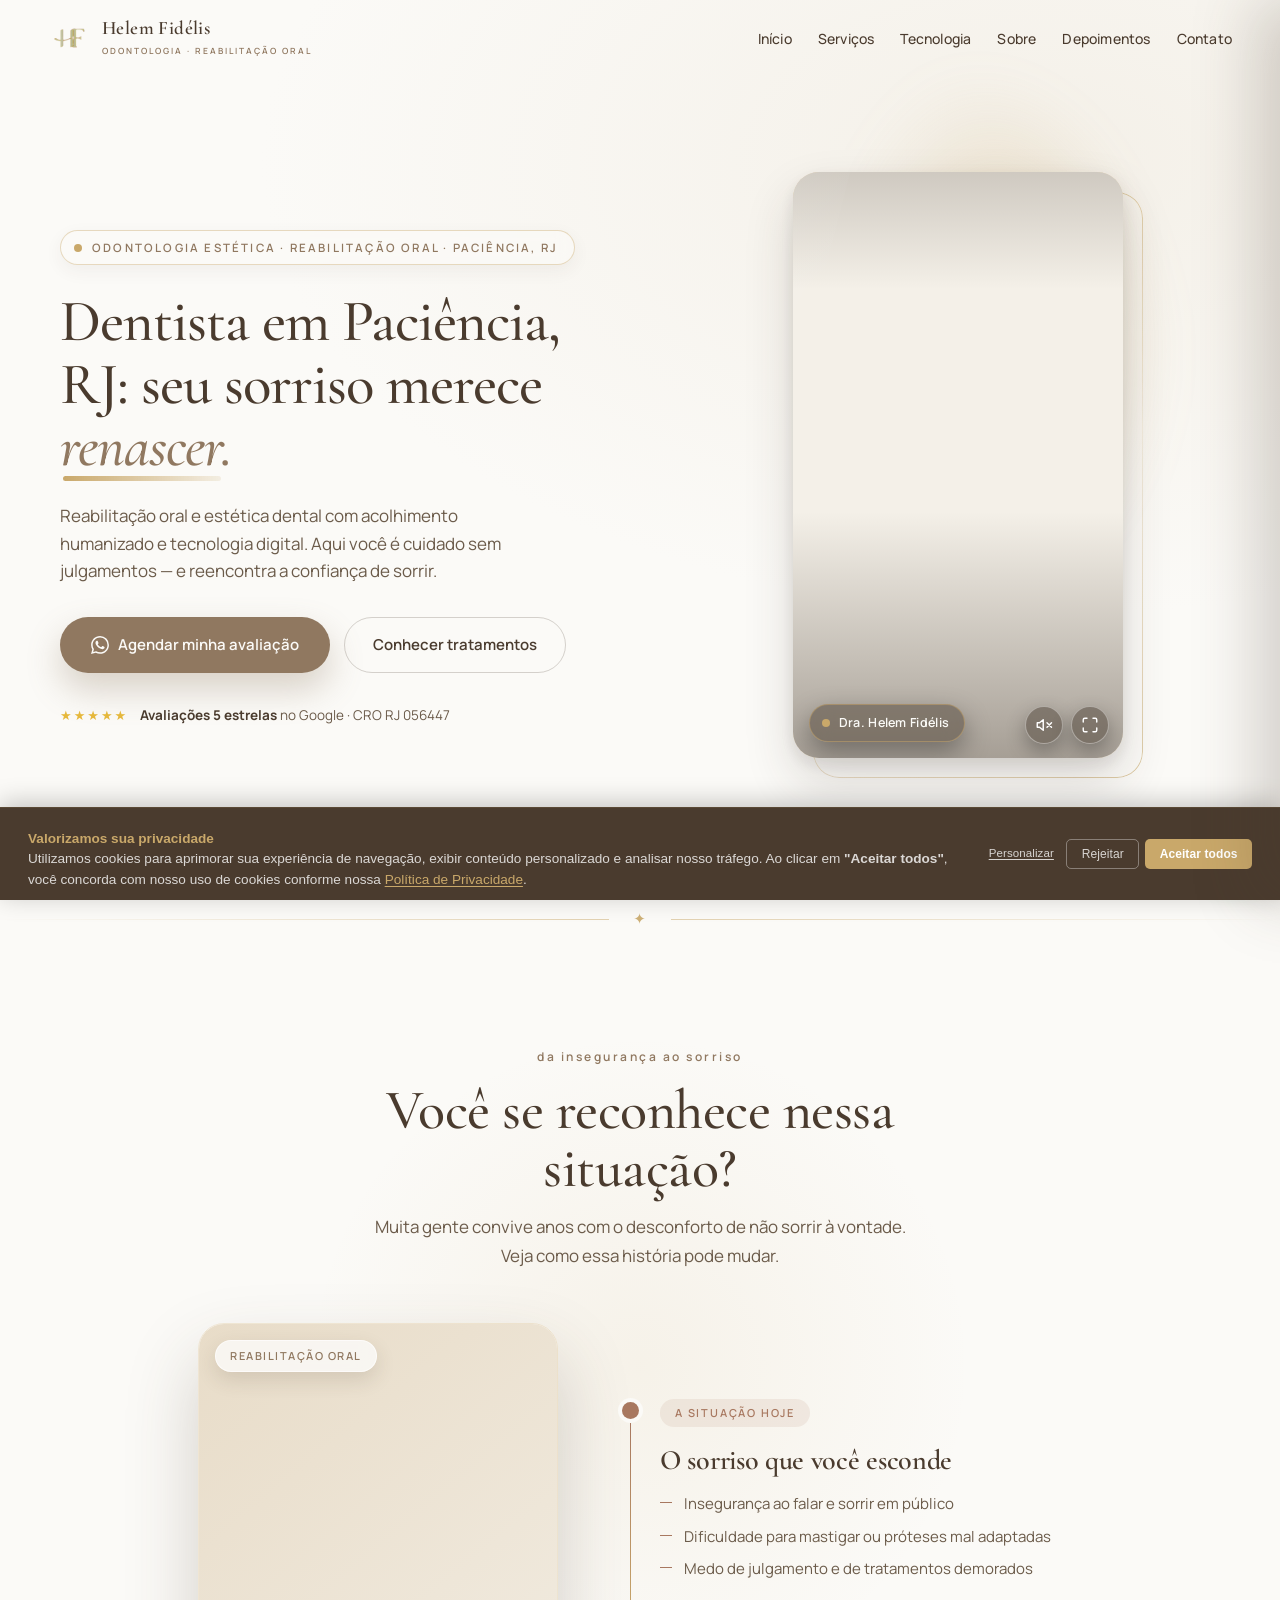
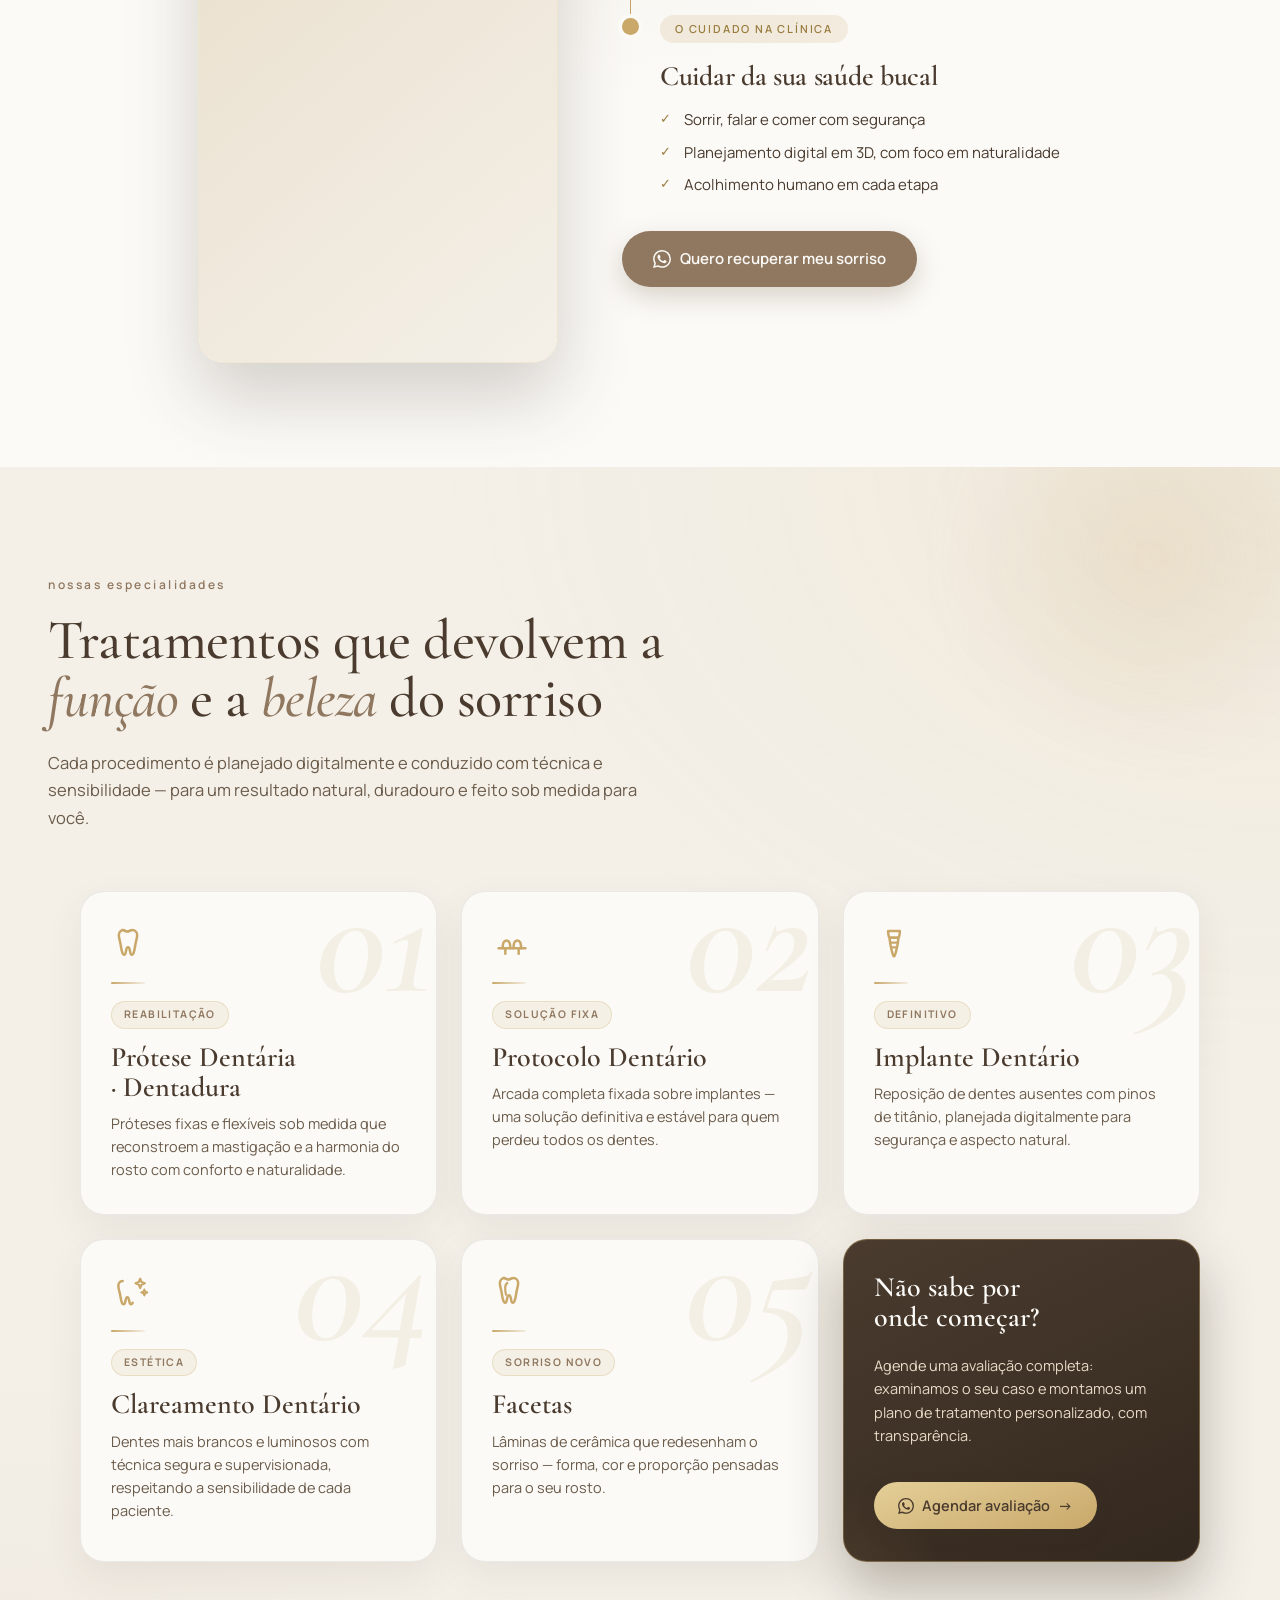
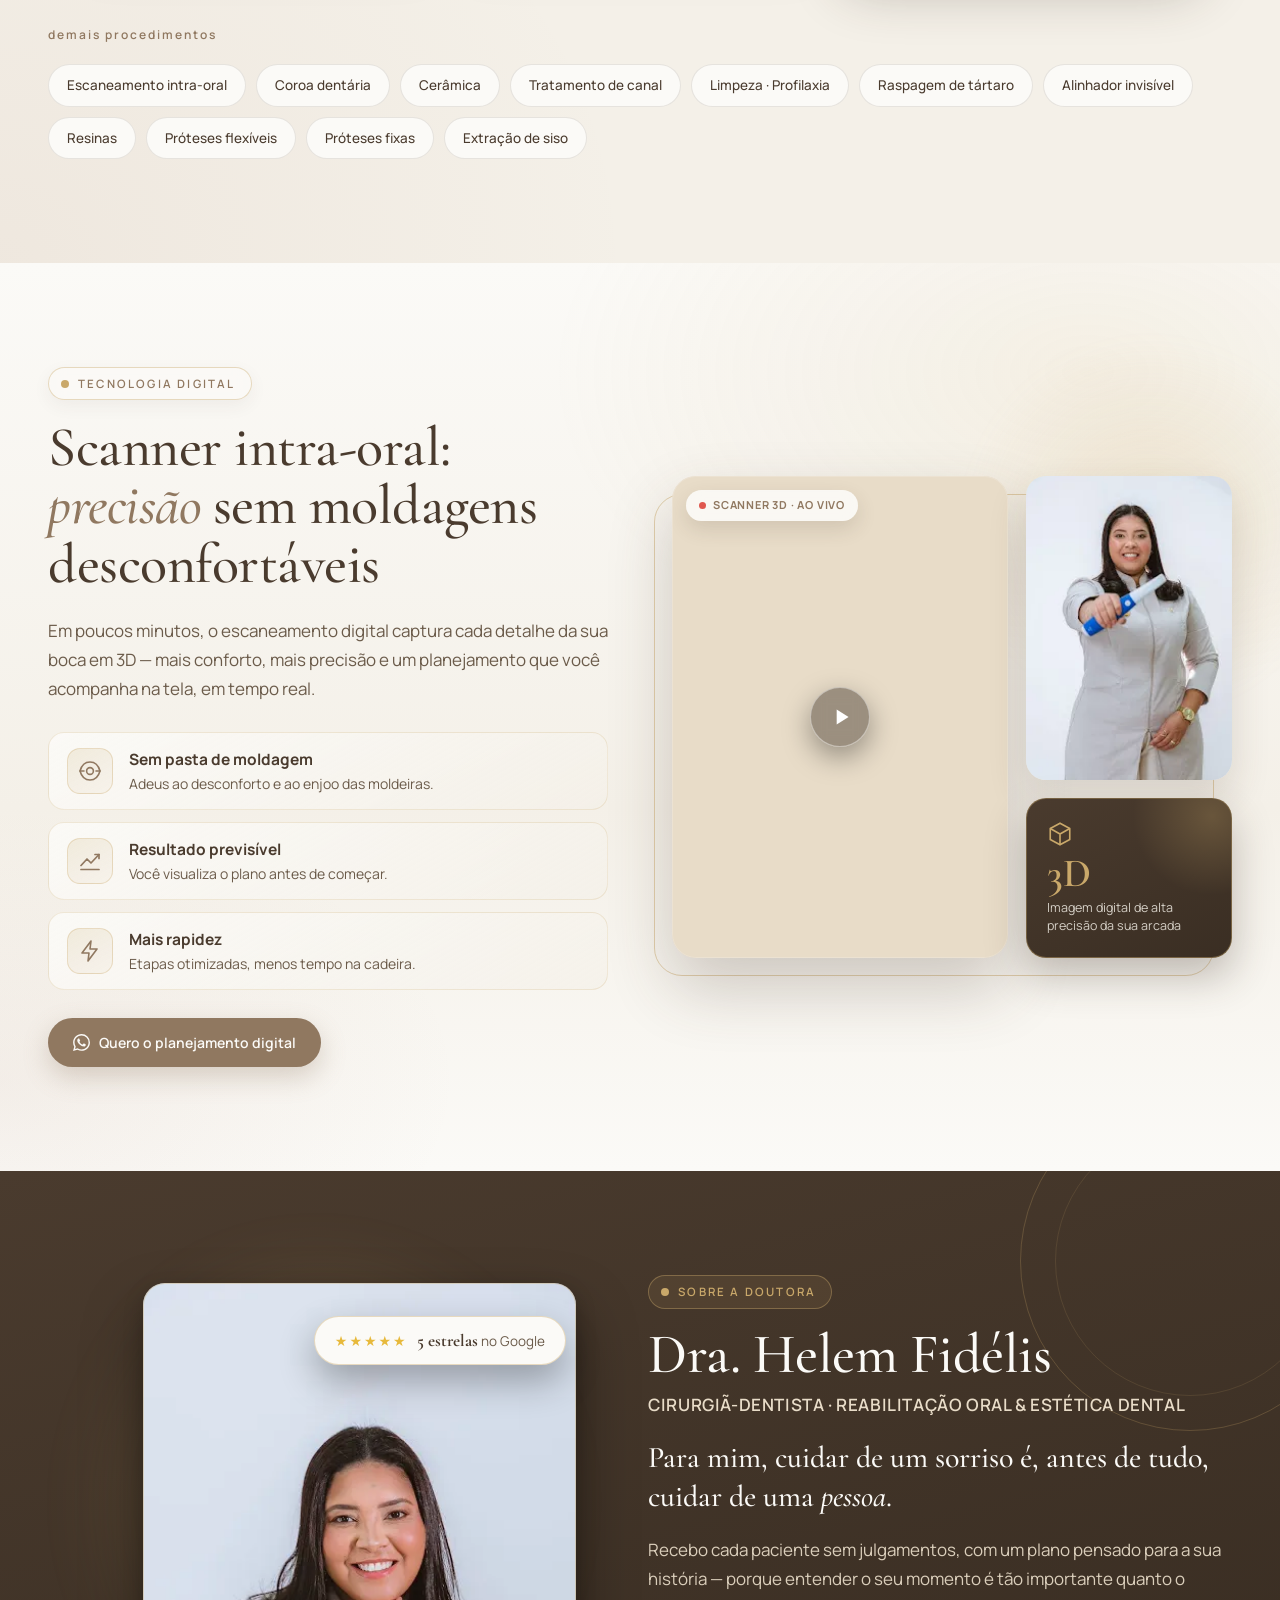
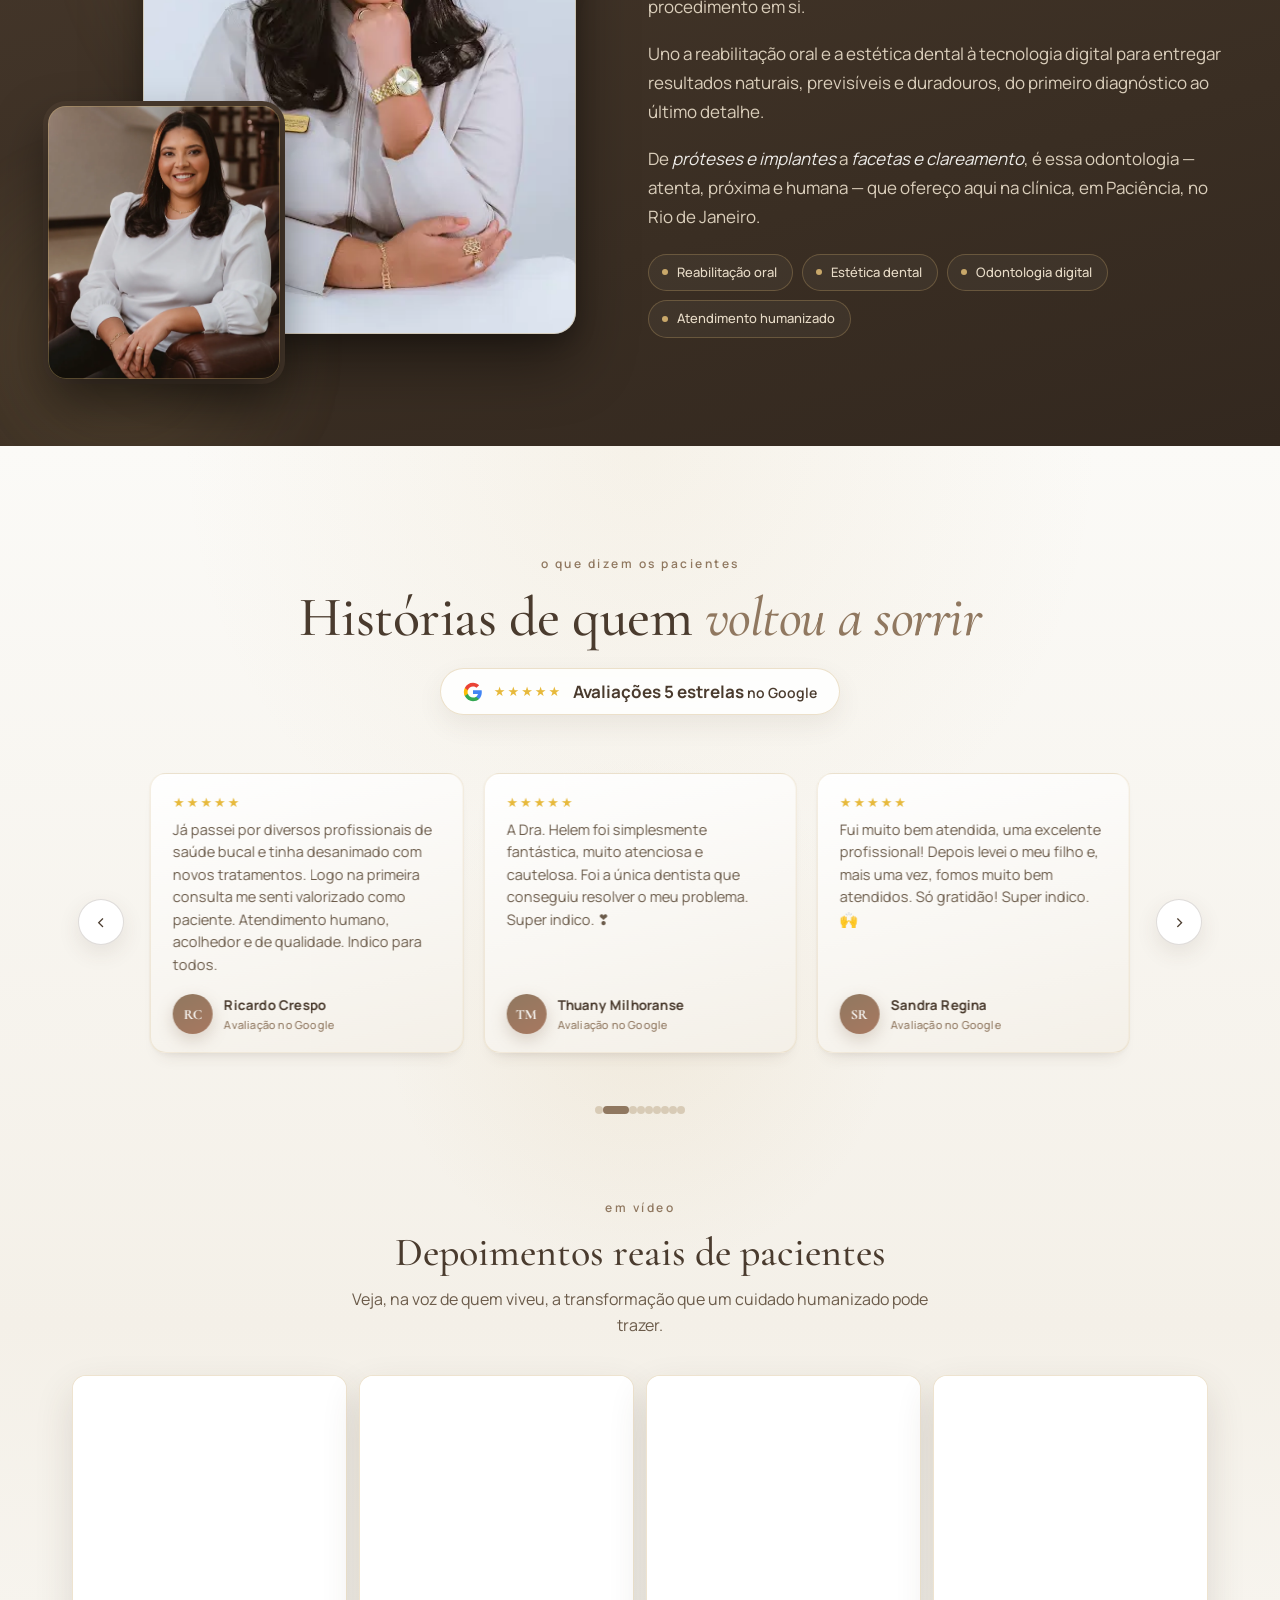
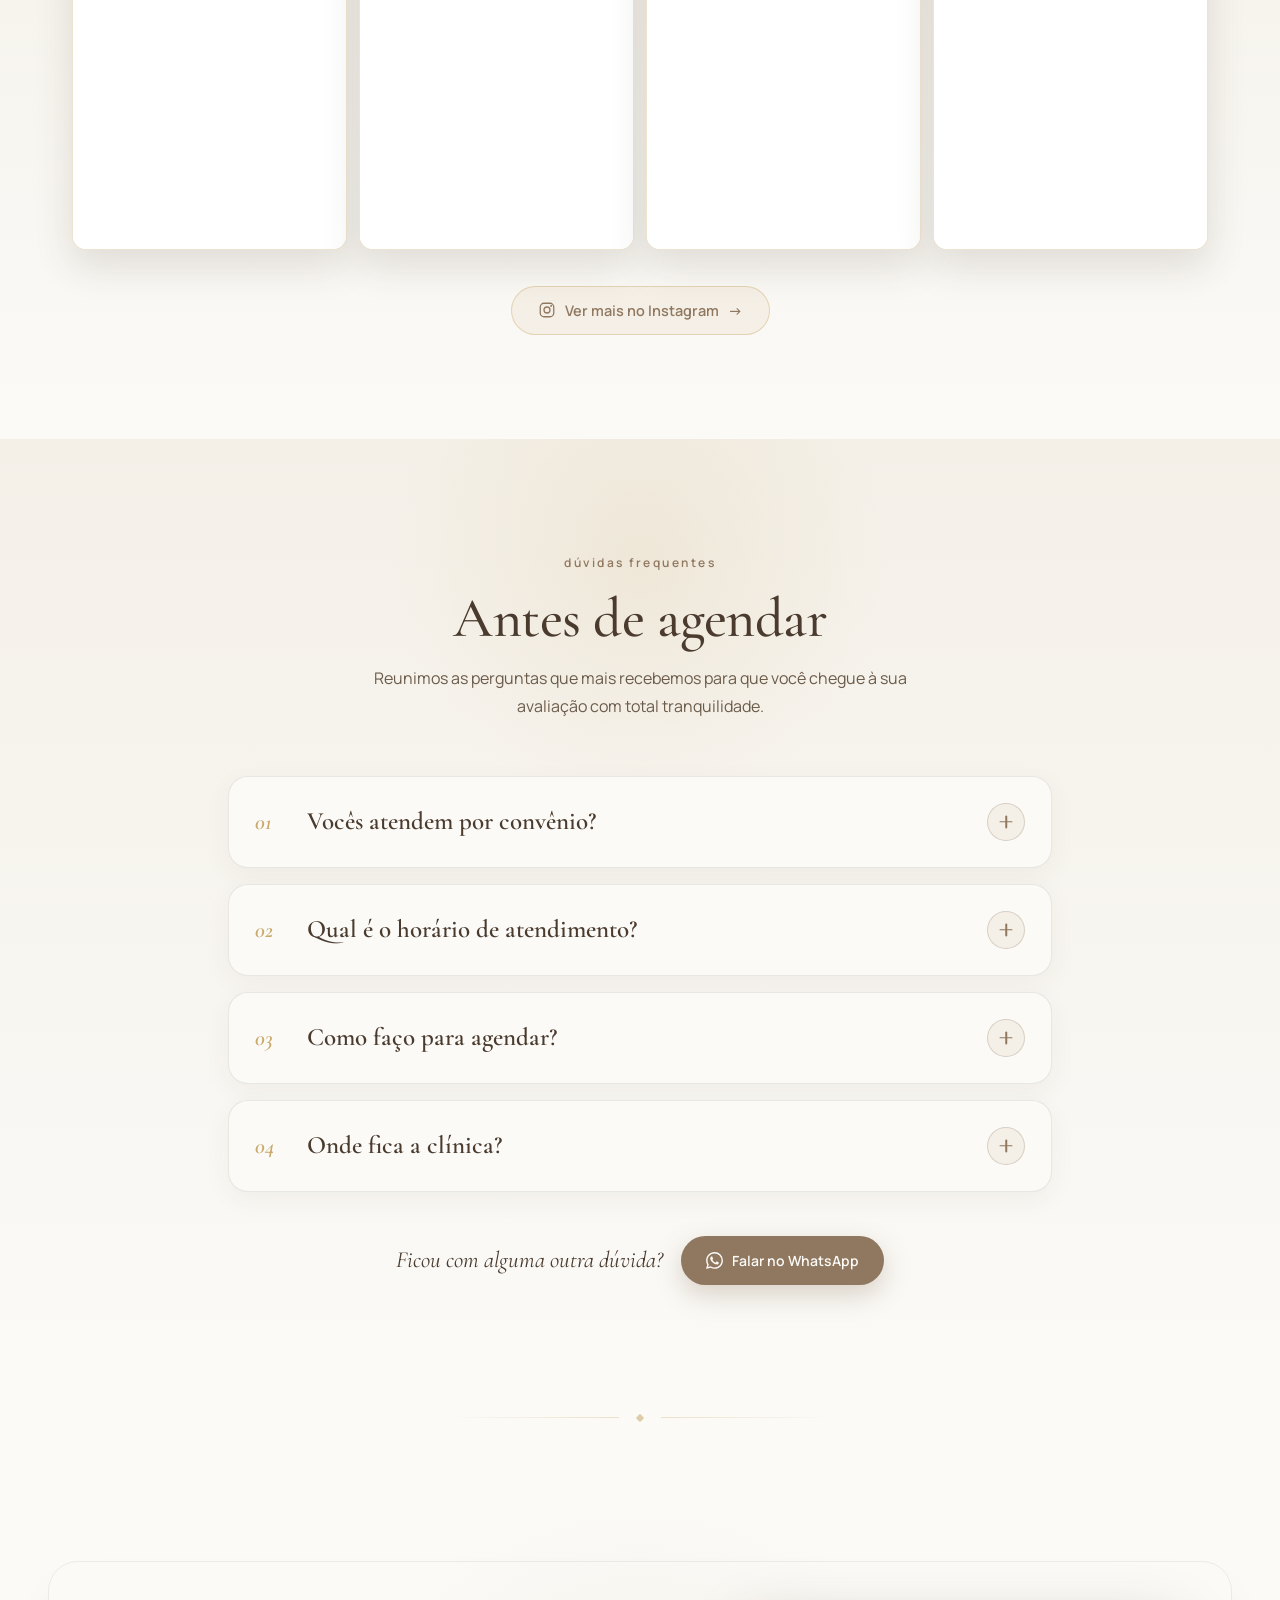
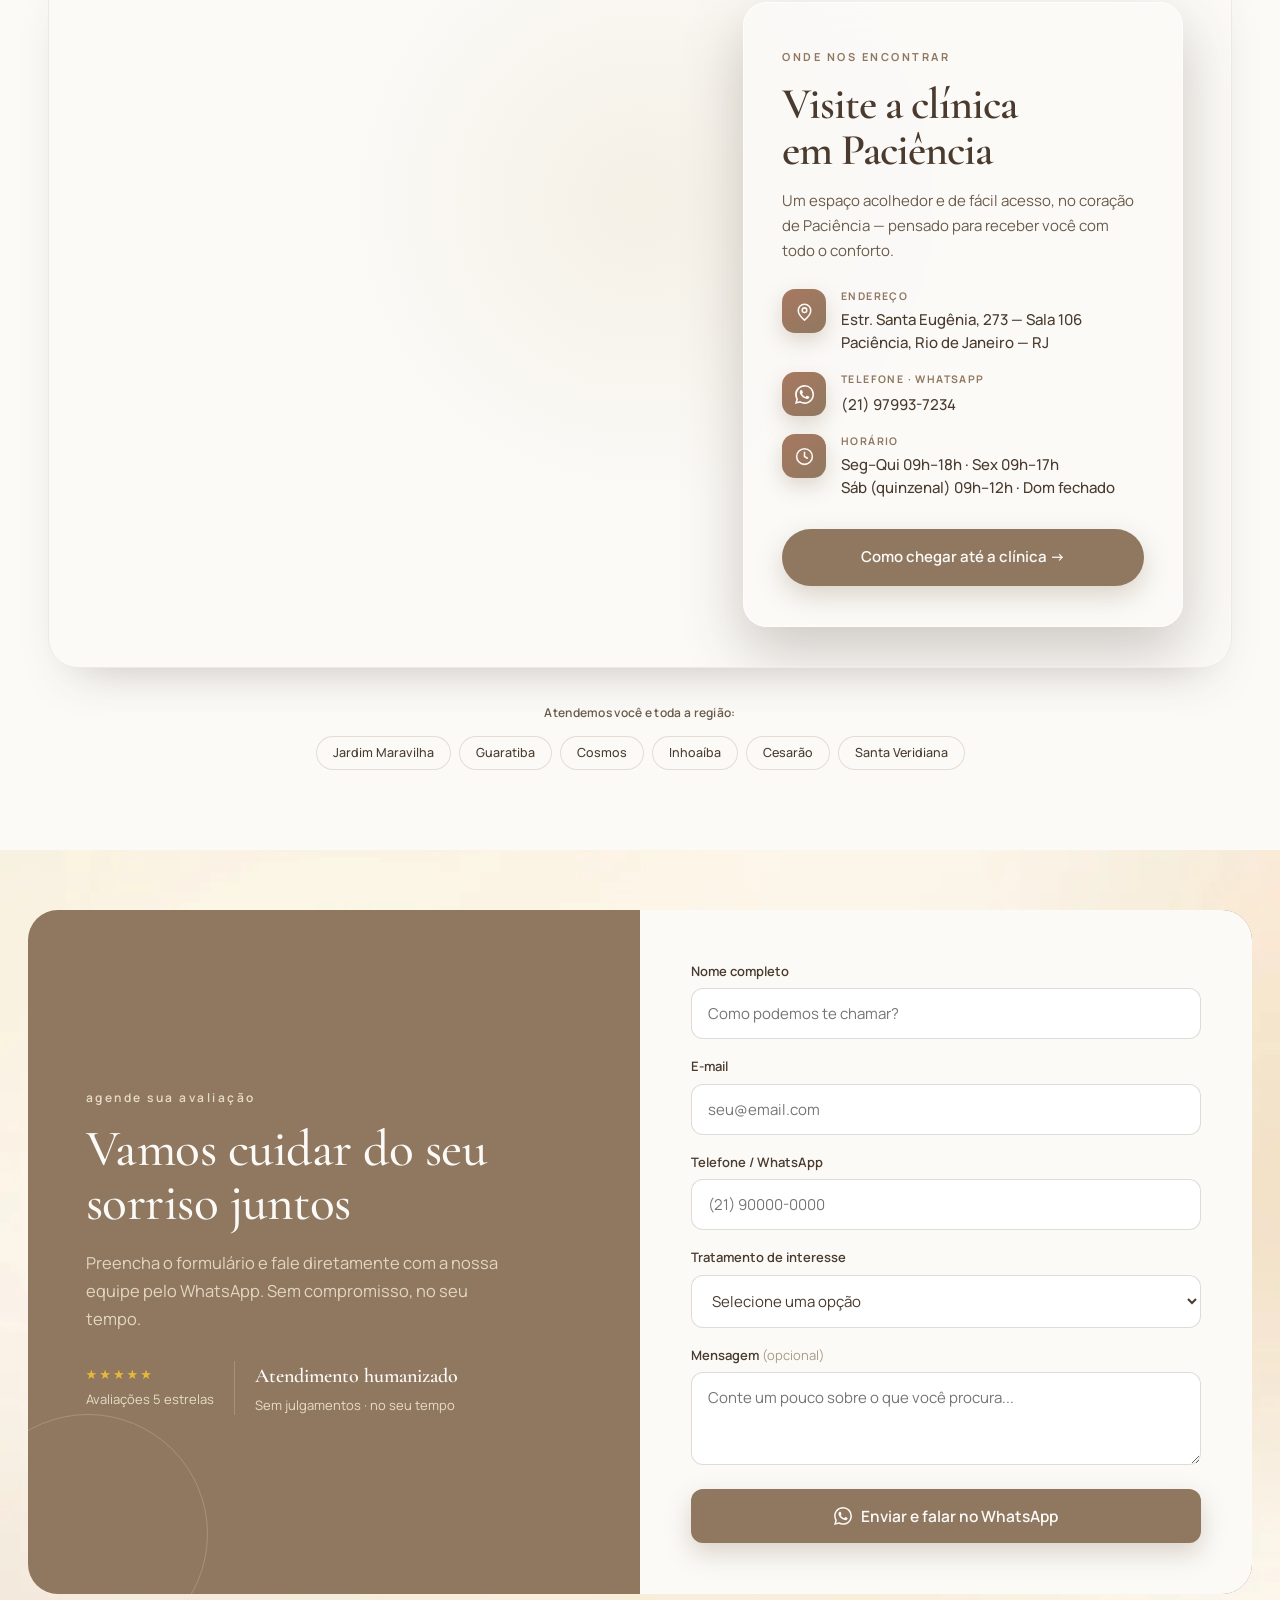
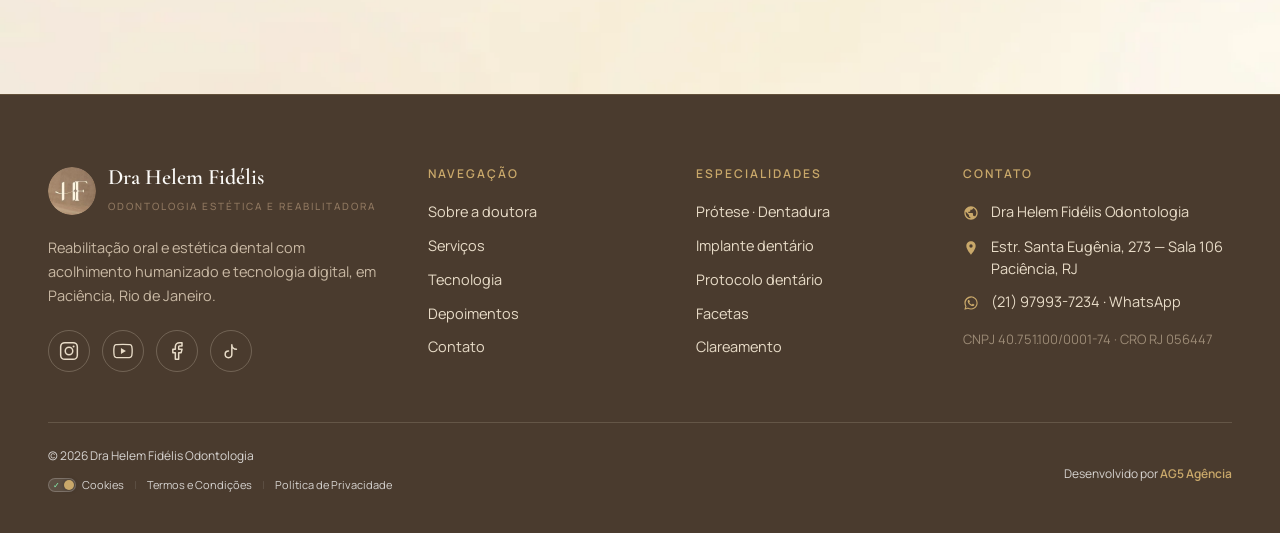
==== commit d0925d92: "feat: adiciona ícone oficial do WhatsApp nos CTAs que não tinham (hero, seções, formulário, drawer, " ====
--- a/index.html
+++ b/index.html
@@ -214,7 +214,7 @@
       <h1 class="hero__title">Dentista em Paciência, RJ: seu sorriso merece <em>renascer.</em></h1>
       <p class="hero__lead">Reabilitação oral e estética dental com acolhimento humanizado e tecnologia digital. Aqui você é cuidado sem julgamentos — e reencontra a confiança de sorrir.</p>
       <div class="hero__cta">
-        <a href="https://wa.me/5521979937234?text=Ol%C3%A1%2C%20vim%20atrav%C3%A9s%20do%20site%20e%20gostaria%20de%20agendar%20minha%20avalia%C3%A7%C3%A3o." target="_blank" rel="noopener noreferrer" class="btn btn--primary">Agendar minha avaliação</a>
+        <a href="https://wa.me/5521979937234?text=Ol%C3%A1%2C%20vim%20atrav%C3%A9s%20do%20site%20e%20gostaria%20de%20agendar%20minha%20avalia%C3%A7%C3%A3o." target="_blank" rel="noopener noreferrer" class="btn btn--primary"><svg class="wa-ic" viewBox="0 0 24 24" fill="currentColor" aria-hidden="true" width="18" height="18"><path d="M17.472 14.382c-.297-.149-1.758-.867-2.03-.967-.273-.099-.471-.148-.67.15-.197.297-.767.966-.94 1.164-.173.199-.347.223-.644.075-.297-.15-1.255-.463-2.39-1.475-.883-.788-1.48-1.761-1.653-2.059-.173-.297-.018-.458.13-.606.134-.133.298-.347.446-.52.149-.174.198-.298.298-.497.099-.198.05-.371-.025-.52-.075-.149-.669-1.612-.916-2.207-.242-.579-.487-.5-.669-.51-.173-.008-.371-.01-.57-.01-.198 0-.52.074-.792.372-.272.297-1.04 1.016-1.04 2.479 0 1.462 1.065 2.875 1.213 3.074.149.198 2.096 3.2 5.077 4.487.709.306 1.262.489 1.694.625.712.227 1.36.195 1.871.118.571-.085 1.758-.719 2.006-1.413.248-.694.248-1.289.173-1.413-.074-.124-.272-.198-.57-.347m-5.421 7.403h-.004a9.87 9.87 0 01-5.031-1.378l-.361-.214-3.741.982.998-3.648-.235-.374a9.86 9.86 0 01-1.51-5.26c.001-5.45 4.436-9.884 9.888-9.884 2.64 0 5.122 1.03 6.988 2.898a9.825 9.825 0 012.893 6.994c-.003 5.45-4.437 9.884-9.885 9.884m8.413-18.297A11.815 11.815 0 0012.05 0C5.495 0 .16 5.335.157 11.892c0 2.096.547 4.142 1.588 5.945L.057 24l6.305-1.654a11.882 11.882 0 005.683 1.448h.005c6.554 0 11.89-5.335 11.893-11.893a11.821 11.821 0 00-3.48-8.413z"/></svg>Agendar minha avaliação</a>
         <a href="#servicos" class="btn btn--ghost">Conhecer tratamentos</a>
       </div>
       <div class="hero__trust">
@@ -290,7 +290,7 @@
             </ul>
           </div>
         </div>
-        <a href="https://wa.me/5521979937234?text=Ol%C3%A1%2C%20vim%20atrav%C3%A9s%20do%20site%20e%20gostaria%20de%20saber%20como%20recuperar%20meu%20sorriso." target="_blank" rel="noopener noreferrer" class="btn btn--primary ds__btn">Quero recuperar meu sorriso</a>
+        <a href="https://wa.me/5521979937234?text=Ol%C3%A1%2C%20vim%20atrav%C3%A9s%20do%20site%20e%20gostaria%20de%20saber%20como%20recuperar%20meu%20sorriso." target="_blank" rel="noopener noreferrer" class="btn btn--primary ds__btn"><svg class="wa-ic" viewBox="0 0 24 24" fill="currentColor" aria-hidden="true" width="18" height="18"><path d="M17.472 14.382c-.297-.149-1.758-.867-2.03-.967-.273-.099-.471-.148-.67.15-.197.297-.767.966-.94 1.164-.173.199-.347.223-.644.075-.297-.15-1.255-.463-2.39-1.475-.883-.788-1.48-1.761-1.653-2.059-.173-.297-.018-.458.13-.606.134-.133.298-.347.446-.52.149-.174.198-.298.298-.497.099-.198.05-.371-.025-.52-.075-.149-.669-1.612-.916-2.207-.242-.579-.487-.5-.669-.51-.173-.008-.371-.01-.57-.01-.198 0-.52.074-.792.372-.272.297-1.04 1.016-1.04 2.479 0 1.462 1.065 2.875 1.213 3.074.149.198 2.096 3.2 5.077 4.487.709.306 1.262.489 1.694.625.712.227 1.36.195 1.871.118.571-.085 1.758-.719 2.006-1.413.248-.694.248-1.289.173-1.413-.074-.124-.272-.198-.57-.347m-5.421 7.403h-.004a9.87 9.87 0 01-5.031-1.378l-.361-.214-3.741.982.998-3.648-.235-.374a9.86 9.86 0 01-1.51-5.26c.001-5.45 4.436-9.884 9.888-9.884 2.64 0 5.122 1.03 6.988 2.898a9.825 9.825 0 012.893 6.994c-.003 5.45-4.437 9.884-9.885 9.884m8.413-18.297A11.815 11.815 0 0012.05 0C5.495 0 .16 5.335.157 11.892c0 2.096.547 4.142 1.588 5.945L.057 24l6.305-1.654a11.882 11.882 0 005.683 1.448h.005c6.554 0 11.89-5.335 11.893-11.893a11.821 11.821 0 00-3.48-8.413z"/></svg>Quero recuperar meu sorriso</a>
       </div>
     </div>
   </div>
@@ -355,7 +355,7 @@
       <div class="svc-card svc-card--cta">
         <h3 class="svc-card__title">Não sabe por onde começar?</h3>
         <p class="svc-card__desc">Agende uma avaliação completa: examinamos o seu caso e montamos um plano de tratamento personalizado, com transparência.</p>
-        <a href="https://wa.me/5521979937234?text=Ol%C3%A1%2C%20vim%20atrav%C3%A9s%20do%20site%20e%20gostaria%20de%20agendar%20uma%20avalia%C3%A7%C3%A3o." target="_blank" rel="noopener noreferrer" class="svc-card__cta-btn">Agendar avaliação <span aria-hidden="true">&rarr;</span></a>
+        <a href="https://wa.me/5521979937234?text=Ol%C3%A1%2C%20vim%20atrav%C3%A9s%20do%20site%20e%20gostaria%20de%20agendar%20uma%20avalia%C3%A7%C3%A3o." target="_blank" rel="noopener noreferrer" class="svc-card__cta-btn"><svg class="wa-ic" viewBox="0 0 24 24" fill="currentColor" aria-hidden="true" width="16" height="16"><path d="M17.472 14.382c-.297-.149-1.758-.867-2.03-.967-.273-.099-.471-.148-.67.15-.197.297-.767.966-.94 1.164-.173.199-.347.223-.644.075-.297-.15-1.255-.463-2.39-1.475-.883-.788-1.48-1.761-1.653-2.059-.173-.297-.018-.458.13-.606.134-.133.298-.347.446-.52.149-.174.198-.298.298-.497.099-.198.05-.371-.025-.52-.075-.149-.669-1.612-.916-2.207-.242-.579-.487-.5-.669-.51-.173-.008-.371-.01-.57-.01-.198 0-.52.074-.792.372-.272.297-1.04 1.016-1.04 2.479 0 1.462 1.065 2.875 1.213 3.074.149.198 2.096 3.2 5.077 4.487.709.306 1.262.489 1.694.625.712.227 1.36.195 1.871.118.571-.085 1.758-.719 2.006-1.413.248-.694.248-1.289.173-1.413-.074-.124-.272-.198-.57-.347m-5.421 7.403h-.004a9.87 9.87 0 01-5.031-1.378l-.361-.214-3.741.982.998-3.648-.235-.374a9.86 9.86 0 01-1.51-5.26c.001-5.45 4.436-9.884 9.888-9.884 2.64 0 5.122 1.03 6.988 2.898a9.825 9.825 0 012.893 6.994c-.003 5.45-4.437 9.884-9.885 9.884m8.413-18.297A11.815 11.815 0 0012.05 0C5.495 0 .16 5.335.157 11.892c0 2.096.547 4.142 1.588 5.945L.057 24l6.305-1.654a11.882 11.882 0 005.683 1.448h.005c6.554 0 11.89-5.335 11.893-11.893a11.821 11.821 0 00-3.48-8.413z"/></svg>Agendar avaliação <span aria-hidden="true">&rarr;</span></a>
       </div>
     </div>
 
@@ -406,7 +406,7 @@
           <div class="tech__feat-txt"><strong>Mais rapidez</strong><span>Etapas otimizadas, menos tempo na cadeira.</span></div>
         </div>
       </div>
-      <a href="https://wa.me/5521979937234?text=Ol%C3%A1%2C%20vim%20atrav%C3%A9s%20do%20site%20e%20gostaria%20de%20conhecer%20o%20escaneamento%20digital%20intra-oral." target="_blank" rel="noopener noreferrer" class="btn btn--primary btn--sm tech__btn">Quero o planejamento digital</a>
+      <a href="https://wa.me/5521979937234?text=Ol%C3%A1%2C%20vim%20atrav%C3%A9s%20do%20site%20e%20gostaria%20de%20conhecer%20o%20escaneamento%20digital%20intra-oral." target="_blank" rel="noopener noreferrer" class="btn btn--primary btn--sm tech__btn"><svg class="wa-ic" viewBox="0 0 24 24" fill="currentColor" aria-hidden="true" width="17" height="17"><path d="M17.472 14.382c-.297-.149-1.758-.867-2.03-.967-.273-.099-.471-.148-.67.15-.197.297-.767.966-.94 1.164-.173.199-.347.223-.644.075-.297-.15-1.255-.463-2.39-1.475-.883-.788-1.48-1.761-1.653-2.059-.173-.297-.018-.458.13-.606.134-.133.298-.347.446-.52.149-.174.198-.298.298-.497.099-.198.05-.371-.025-.52-.075-.149-.669-1.612-.916-2.207-.242-.579-.487-.5-.669-.51-.173-.008-.371-.01-.57-.01-.198 0-.52.074-.792.372-.272.297-1.04 1.016-1.04 2.479 0 1.462 1.065 2.875 1.213 3.074.149.198 2.096 3.2 5.077 4.487.709.306 1.262.489 1.694.625.712.227 1.36.195 1.871.118.571-.085 1.758-.719 2.006-1.413.248-.694.248-1.289.173-1.413-.074-.124-.272-.198-.57-.347m-5.421 7.403h-.004a9.87 9.87 0 01-5.031-1.378l-.361-.214-3.741.982.998-3.648-.235-.374a9.86 9.86 0 01-1.51-5.26c.001-5.45 4.436-9.884 9.888-9.884 2.64 0 5.122 1.03 6.988 2.898a9.825 9.825 0 012.893 6.994c-.003 5.45-4.437 9.884-9.885 9.884m8.413-18.297A11.815 11.815 0 0012.05 0C5.495 0 .16 5.335.157 11.892c0 2.096.547 4.142 1.588 5.945L.057 24l6.305-1.654a11.882 11.882 0 005.683 1.448h.005c6.554 0 11.89-5.335 11.893-11.893a11.821 11.821 0 00-3.48-8.413z"/></svg>Quero o planejamento digital</a>
     </div>
     <div class="tech__media reveal reveal--scale">
       <span class="tech__frame" aria-hidden="true"></span>
@@ -668,7 +668,7 @@
     </div>
     <div class="faq__cta reveal">
       <span class="faq__cta-text">Ficou com alguma outra dúvida?</span>
-      <a class="btn btn--primary btn--sm" href="https://wa.me/5521979937234?text=Ol%C3%A1%2C%20vim%20atrav%C3%A9s%20do%20site%20e%20gostaria%20de%20tirar%20uma%20d%C3%BAvida%20com%20a%20equipe." target="_blank" rel="noopener noreferrer">Falar no WhatsApp</a>
+      <a class="btn btn--primary btn--sm" href="https://wa.me/5521979937234?text=Ol%C3%A1%2C%20vim%20atrav%C3%A9s%20do%20site%20e%20gostaria%20de%20tirar%20uma%20d%C3%BAvida%20com%20a%20equipe." target="_blank" rel="noopener noreferrer"><svg class="wa-ic" viewBox="0 0 24 24" fill="currentColor" aria-hidden="true" width="17" height="17"><path d="M17.472 14.382c-.297-.149-1.758-.867-2.03-.967-.273-.099-.471-.148-.67.15-.197.297-.767.966-.94 1.164-.173.199-.347.223-.644.075-.297-.15-1.255-.463-2.39-1.475-.883-.788-1.48-1.761-1.653-2.059-.173-.297-.018-.458.13-.606.134-.133.298-.347.446-.52.149-.174.198-.298.298-.497.099-.198.05-.371-.025-.52-.075-.149-.669-1.612-.916-2.207-.242-.579-.487-.5-.669-.51-.173-.008-.371-.01-.57-.01-.198 0-.52.074-.792.372-.272.297-1.04 1.016-1.04 2.479 0 1.462 1.065 2.875 1.213 3.074.149.198 2.096 3.2 5.077 4.487.709.306 1.262.489 1.694.625.712.227 1.36.195 1.871.118.571-.085 1.758-.719 2.006-1.413.248-.694.248-1.289.173-1.413-.074-.124-.272-.198-.57-.347m-5.421 7.403h-.004a9.87 9.87 0 01-5.031-1.378l-.361-.214-3.741.982.998-3.648-.235-.374a9.86 9.86 0 01-1.51-5.26c.001-5.45 4.436-9.884 9.888-9.884 2.64 0 5.122 1.03 6.988 2.898a9.825 9.825 0 012.893 6.994c-.003 5.45-4.437 9.884-9.885 9.884m8.413-18.297A11.815 11.815 0 0012.05 0C5.495 0 .16 5.335.157 11.892c0 2.096.547 4.142 1.588 5.945L.057 24l6.305-1.654a11.882 11.882 0 005.683 1.448h.005c6.554 0 11.89-5.335 11.893-11.893a11.821 11.821 0 00-3.48-8.413z"/></svg>Falar no WhatsApp</a>
     </div>
   </div>
 </section>
@@ -774,7 +774,7 @@
           <label for="mensagem">Mensagem <span>(opcional)</span></label>
           <textarea id="mensagem" name="mensagem" rows="3" placeholder="Conte um pouco sobre o que você procura..."></textarea>
         </div>
-        <button type="submit" class="form__submit">Enviar e falar no WhatsApp</button>
+        <button type="submit" class="form__submit"><svg class="wa-ic" viewBox="0 0 24 24" fill="currentColor" aria-hidden="true" width="18" height="18"><path d="M17.472 14.382c-.297-.149-1.758-.867-2.03-.967-.273-.099-.471-.148-.67.15-.197.297-.767.966-.94 1.164-.173.199-.347.223-.644.075-.297-.15-1.255-.463-2.39-1.475-.883-.788-1.48-1.761-1.653-2.059-.173-.297-.018-.458.13-.606.134-.133.298-.347.446-.52.149-.174.198-.298.298-.497.099-.198.05-.371-.025-.52-.075-.149-.669-1.612-.916-2.207-.242-.579-.487-.5-.669-.51-.173-.008-.371-.01-.57-.01-.198 0-.52.074-.792.372-.272.297-1.04 1.016-1.04 2.479 0 1.462 1.065 2.875 1.213 3.074.149.198 2.096 3.2 5.077 4.487.709.306 1.262.489 1.694.625.712.227 1.36.195 1.871.118.571-.085 1.758-.719 2.006-1.413.248-.694.248-1.289.173-1.413-.074-.124-.272-.198-.57-.347m-5.421 7.403h-.004a9.87 9.87 0 01-5.031-1.378l-.361-.214-3.741.982.998-3.648-.235-.374a9.86 9.86 0 01-1.51-5.26c.001-5.45 4.436-9.884 9.888-9.884 2.64 0 5.122 1.03 6.988 2.898a9.825 9.825 0 012.893 6.994c-.003 5.45-4.437 9.884-9.885 9.884m8.413-18.297A11.815 11.815 0 0012.05 0C5.495 0 .16 5.335.157 11.892c0 2.096.547 4.142 1.588 5.945L.057 24l6.305-1.654a11.882 11.882 0 005.683 1.448h.005c6.554 0 11.89-5.335 11.893-11.893a11.821 11.821 0 00-3.48-8.413z"/></svg>Enviar e falar no WhatsApp</button>
         <div class="form__ok" id="formOk"><span>✓</span> Tudo certo! Abrimos o WhatsApp para concluir o seu contato.</div>
       </form>
     </div>
@@ -915,7 +915,7 @@
     <a href="#depoimentos" data-close>Depoimentos</a>
     <a href="#contato" data-close>Contato</a>
   </nav>
-  <a href="https://wa.me/5521979937234?text=Ol%C3%A1%2C%20vim%20atrav%C3%A9s%20do%20site%20e%20gostaria%20de%20agendar%20minha%20avalia%C3%A7%C3%A3o." target="_blank" rel="noopener noreferrer" class="drawer__cta" data-close>Agendar pelo WhatsApp</a>
+  <a href="https://wa.me/5521979937234?text=Ol%C3%A1%2C%20vim%20atrav%C3%A9s%20do%20site%20e%20gostaria%20de%20agendar%20minha%20avalia%C3%A7%C3%A3o." target="_blank" rel="noopener noreferrer" class="drawer__cta" data-close><svg class="wa-ic" viewBox="0 0 24 24" fill="currentColor" aria-hidden="true" width="17" height="17"><path d="M17.472 14.382c-.297-.149-1.758-.867-2.03-.967-.273-.099-.471-.148-.67.15-.197.297-.767.966-.94 1.164-.173.199-.347.223-.644.075-.297-.15-1.255-.463-2.39-1.475-.883-.788-1.48-1.761-1.653-2.059-.173-.297-.018-.458.13-.606.134-.133.298-.347.446-.52.149-.174.198-.298.298-.497.099-.198.05-.371-.025-.52-.075-.149-.669-1.612-.916-2.207-.242-.579-.487-.5-.669-.51-.173-.008-.371-.01-.57-.01-.198 0-.52.074-.792.372-.272.297-1.04 1.016-1.04 2.479 0 1.462 1.065 2.875 1.213 3.074.149.198 2.096 3.2 5.077 4.487.709.306 1.262.489 1.694.625.712.227 1.36.195 1.871.118.571-.085 1.758-.719 2.006-1.413.248-.694.248-1.289.173-1.413-.074-.124-.272-.198-.57-.347m-5.421 7.403h-.004a9.87 9.87 0 01-5.031-1.378l-.361-.214-3.741.982.998-3.648-.235-.374a9.86 9.86 0 01-1.51-5.26c.001-5.45 4.436-9.884 9.888-9.884 2.64 0 5.122 1.03 6.988 2.898a9.825 9.825 0 012.893 6.994c-.003 5.45-4.437 9.884-9.885 9.884m8.413-18.297A11.815 11.815 0 0012.05 0C5.495 0 .16 5.335.157 11.892c0 2.096.547 4.142 1.588 5.945L.057 24l6.305-1.654a11.882 11.882 0 005.683 1.448h.005c6.554 0 11.89-5.335 11.893-11.893a11.821 11.821 0 00-3.48-8.413z"/></svg>Agendar pelo WhatsApp</a>
 </aside>
 
 <!-- ============ MODAL DE VÍDEO (LIGHTBOX PREMIUM) ============ -->
--- a/style.css
+++ b/style.css
@@ -130,7 +130,7 @@
 }
 .drawer__links a:hover{opacity:1;color:var(--bronze);transform:translateX(6px)}
 .drawer__cta{
-  margin-top:auto;text-align:center;text-decoration:none;
+  margin-top:auto;display:inline-flex;align-items:center;justify-content:center;gap:9px;text-decoration:none;
   background:var(--bronze);color:var(--offwhite);font-weight:600;font-size:14.5px;letter-spacing:.3px;
   padding:16px 22px;border-radius:40px;box-shadow:0 8px 22px rgba(144,120,96,.3);
   transition:transform .25s,background .25s;
@@ -779,7 +779,7 @@
 .field.invalid input,.field.invalid select{border-color:#b56a5a}
 .form__error{display:none;font-size:12.5px;color:#b56a5a;margin-top:5px}
 .field.invalid .form__error{display:block}
-.form__submit{background:var(--bronze);color:var(--offwhite);border:none;cursor:pointer;padding:16px;border-radius:12px;font-size:15.5px;font-weight:600;box-shadow:0 10px 24px rgba(144,120,96,.3);transition:background .25s,transform .25s}
+.form__submit{display:flex;align-items:center;justify-content:center;gap:9px;background:var(--bronze);color:var(--offwhite);border:none;cursor:pointer;padding:16px;border-radius:12px;font-size:15.5px;font-weight:600;box-shadow:0 10px 24px rgba(144,120,96,.3);transition:background .25s,transform .25s}
 .form__submit:hover{background:var(--bronze-warm);transform:translateY(-2px)}
 .form__ok{display:none;align-items:center;gap:10px;background:var(--marfim);border-radius:12px;padding:14px 16px;font-size:14px;color:var(--cacau)}
 .form__ok.show{display:flex}
@@ -1003,3 +1003,6 @@
   *{animation:none !important;transition:none !important;scroll-behavior:auto !important}
   .reveal{opacity:1;transform:none}
 }
+
+/* Ícone WhatsApp nos CTAs */
+.wa-ic{flex-shrink:0}
--- a/style.css
+++ b/style.css
@@ -130,7 +130,7 @@
 }
 .drawer__links a:hover{opacity:1;color:var(--bronze);transform:translateX(6px)}
 .drawer__cta{
-  margin-top:auto;text-align:center;text-decoration:none;
+  margin-top:auto;display:inline-flex;align-items:center;justify-content:center;gap:9px;text-decoration:none;
   background:var(--bronze);color:var(--offwhite);font-weight:600;font-size:14.5px;letter-spacing:.3px;
   padding:16px 22px;border-radius:40px;box-shadow:0 8px 22px rgba(144,120,96,.3);
   transition:transform .25s,background .25s;
@@ -779,7 +779,7 @@
 .field.invalid input,.field.invalid select{border-color:#b56a5a}
 .form__error{display:none;font-size:12.5px;color:#b56a5a;margin-top:5px}
 .field.invalid .form__error{display:block}
-.form__submit{background:var(--bronze);color:var(--offwhite);border:none;cursor:pointer;padding:16px;border-radius:12px;font-size:15.5px;font-weight:600;box-shadow:0 10px 24px rgba(144,120,96,.3);transition:background .25s,transform .25s}
+.form__submit{display:flex;align-items:center;justify-content:center;gap:9px;background:var(--bronze);color:var(--offwhite);border:none;cursor:pointer;padding:16px;border-radius:12px;font-size:15.5px;font-weight:600;box-shadow:0 10px 24px rgba(144,120,96,.3);transition:background .25s,transform .25s}
 .form__submit:hover{background:var(--bronze-warm);transform:translateY(-2px)}
 .form__ok{display:none;align-items:center;gap:10px;background:var(--marfim);border-radius:12px;padding:14px 16px;font-size:14px;color:var(--cacau)}
 .form__ok.show{display:flex}
@@ -1003,3 +1003,6 @@
   *{animation:none !important;transition:none !important;scroll-behavior:auto !important}
   .reveal{opacity:1;transform:none}
 }
+
+/* Ícone WhatsApp nos CTAs */
+.wa-ic{flex-shrink:0}
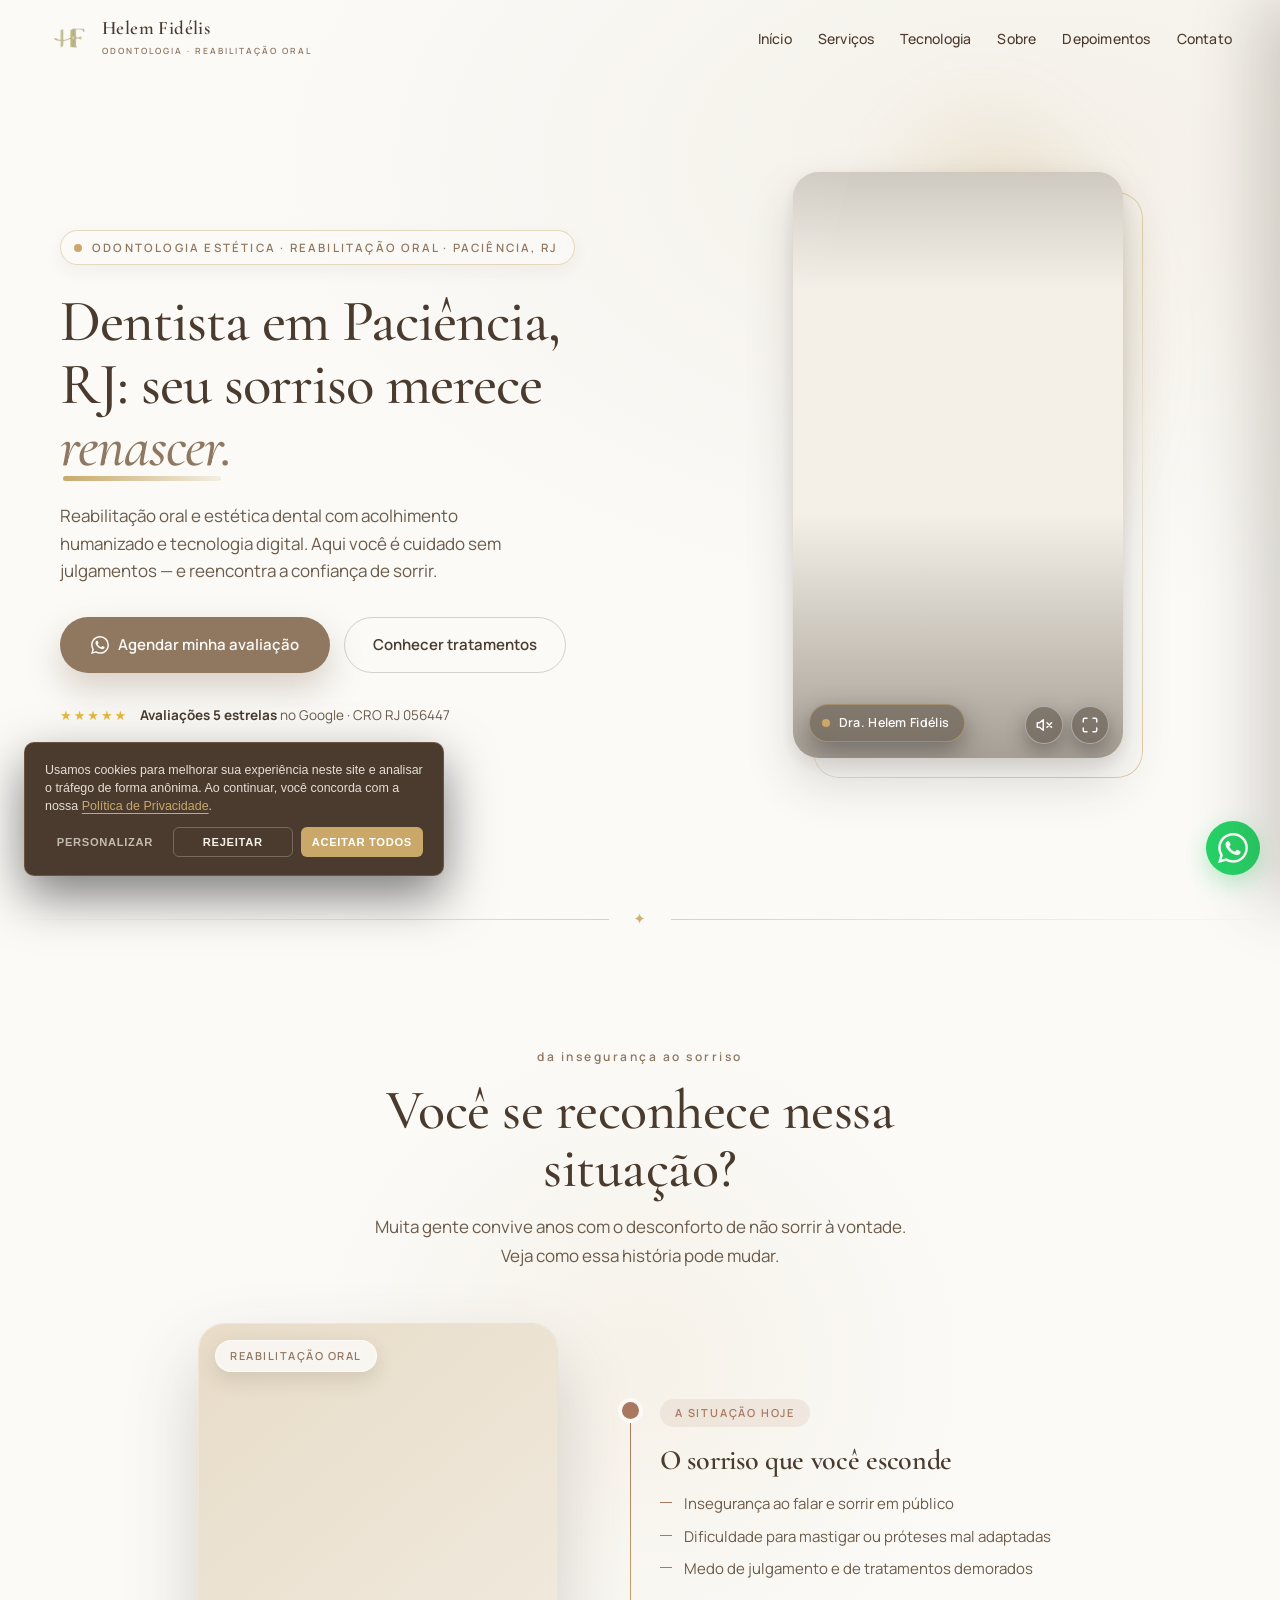
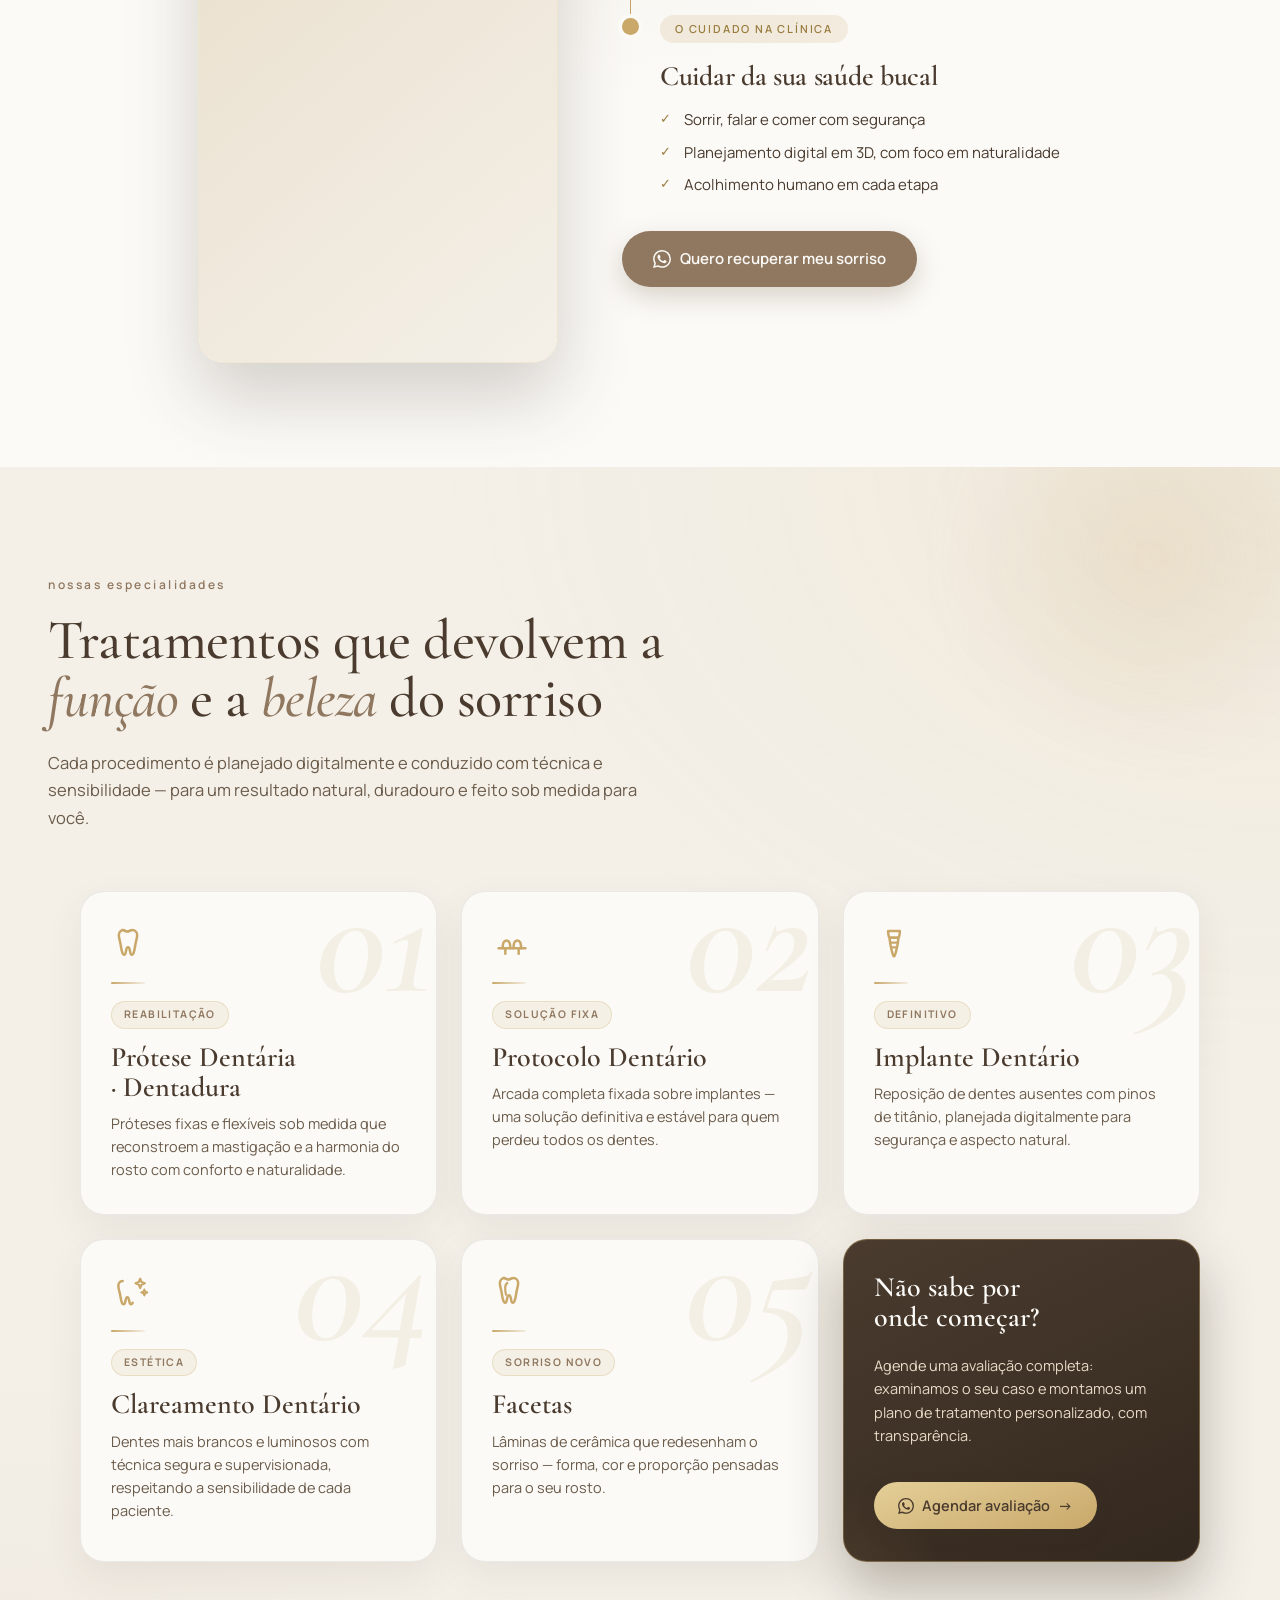
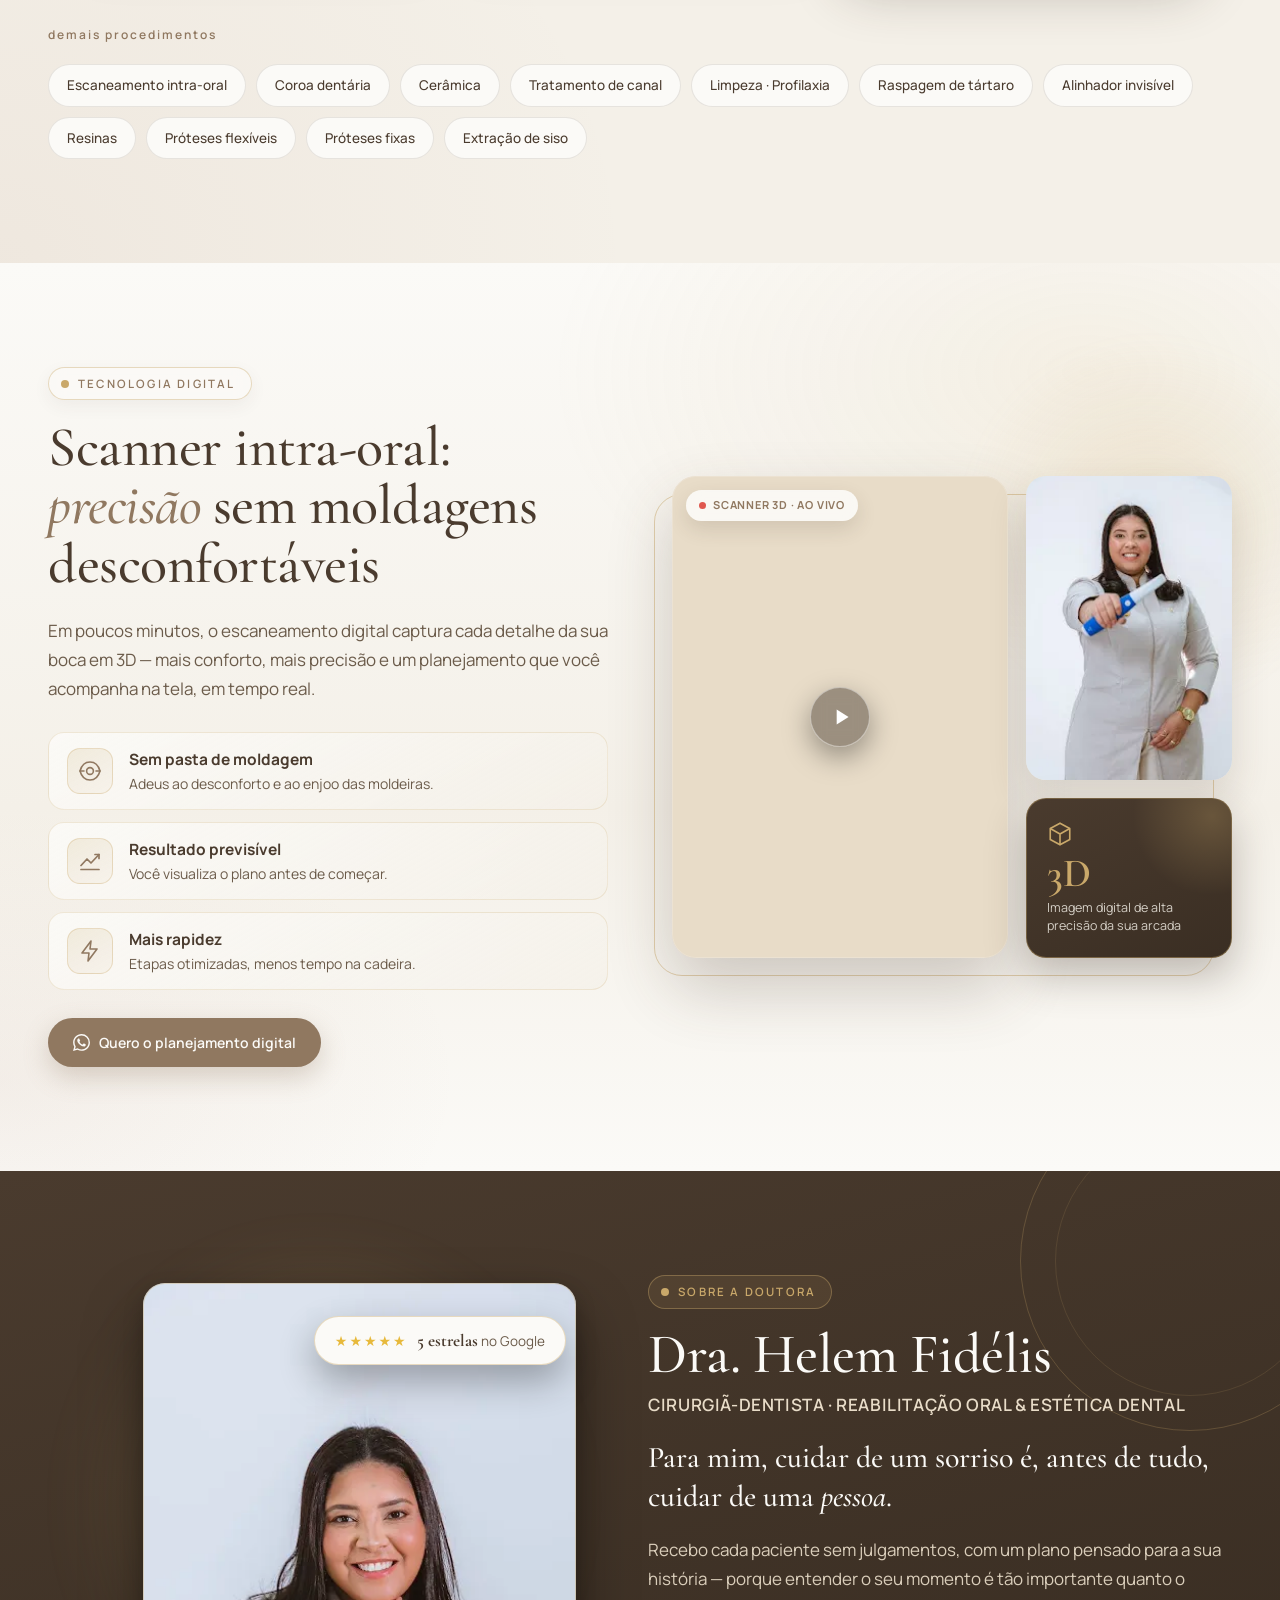
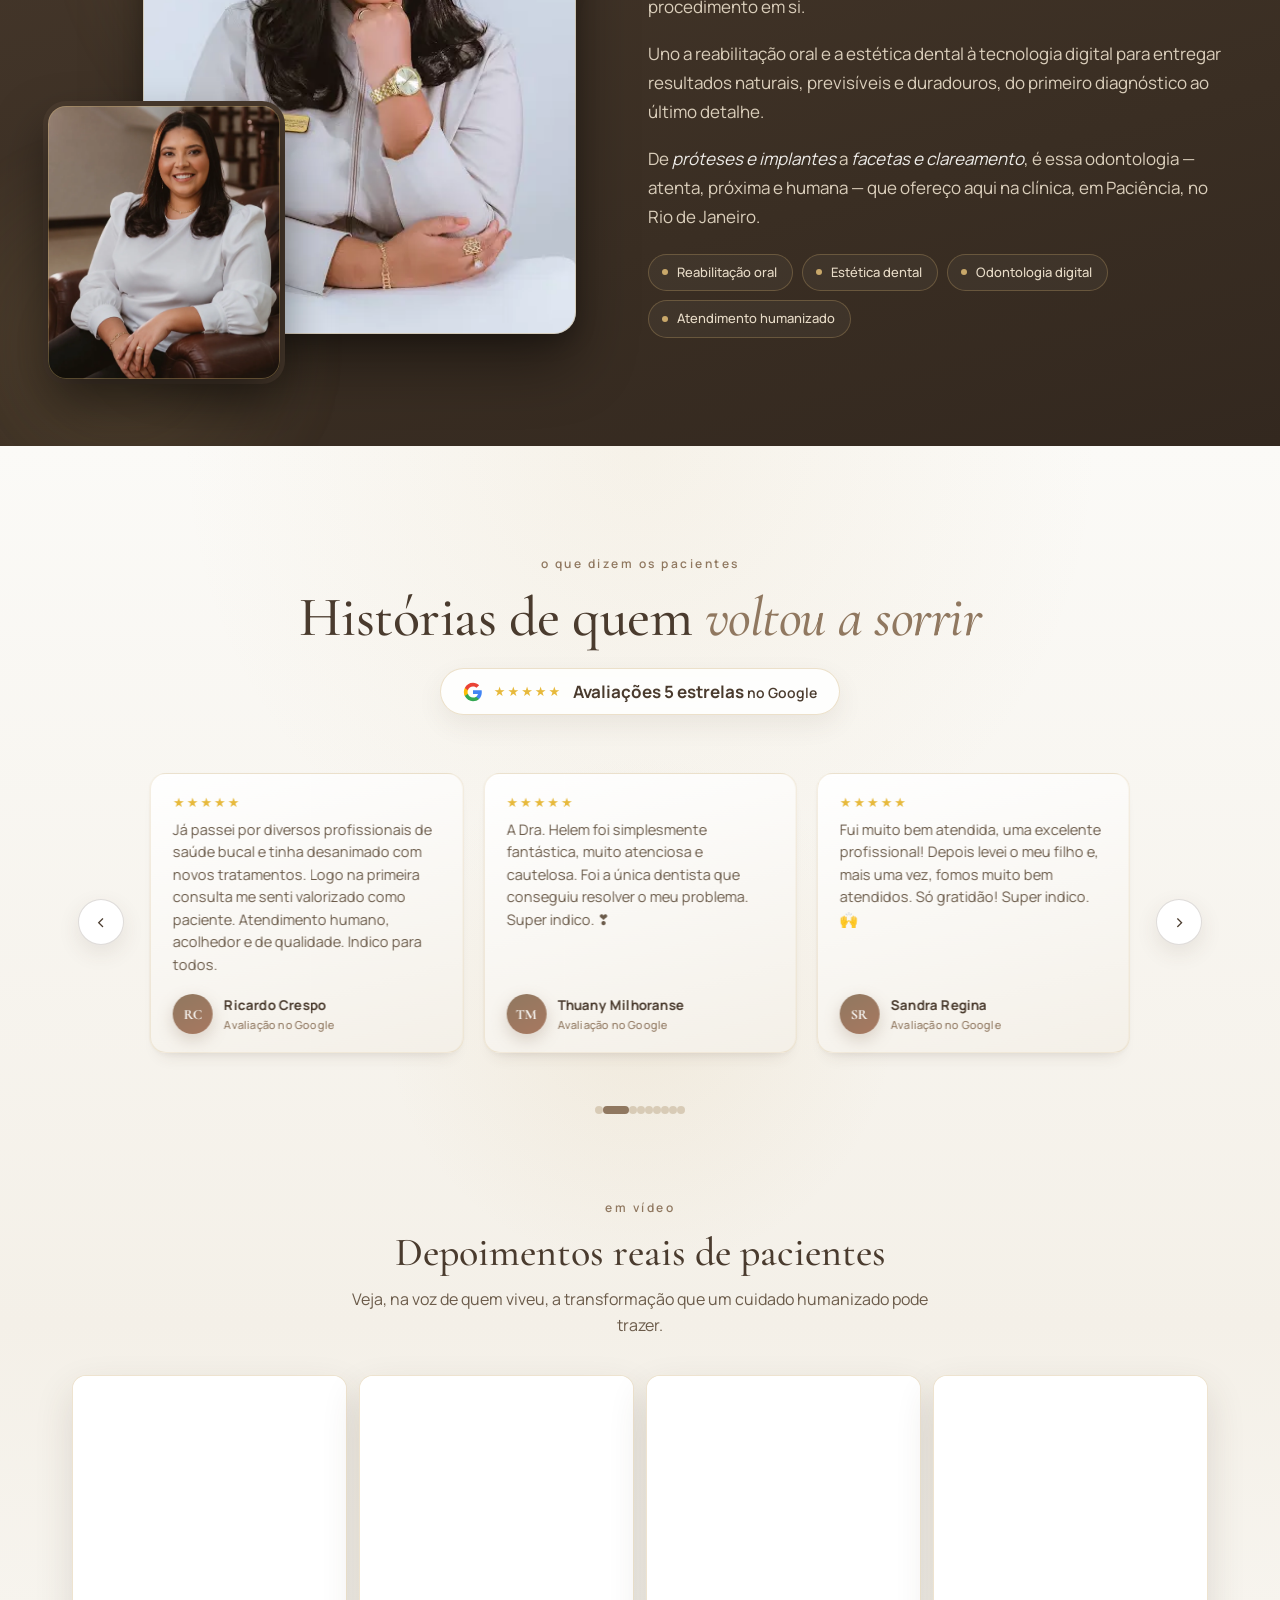
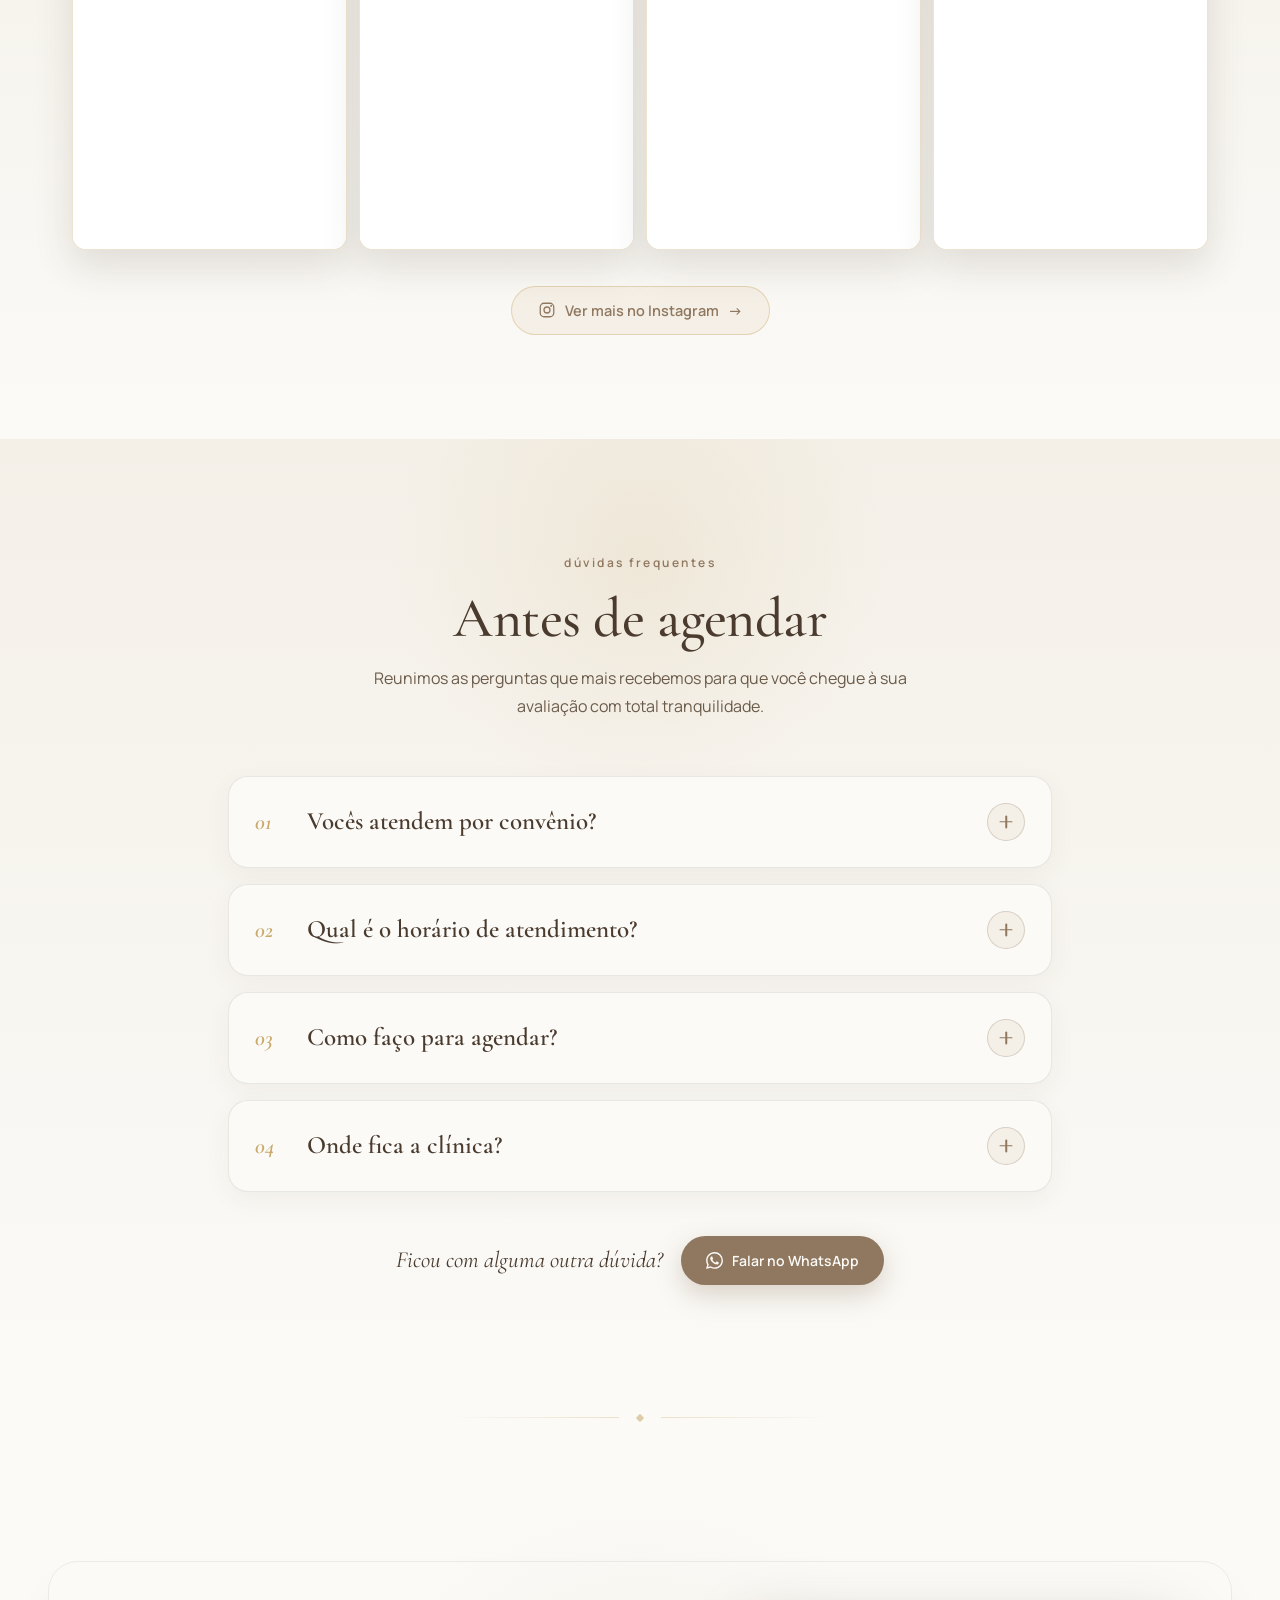
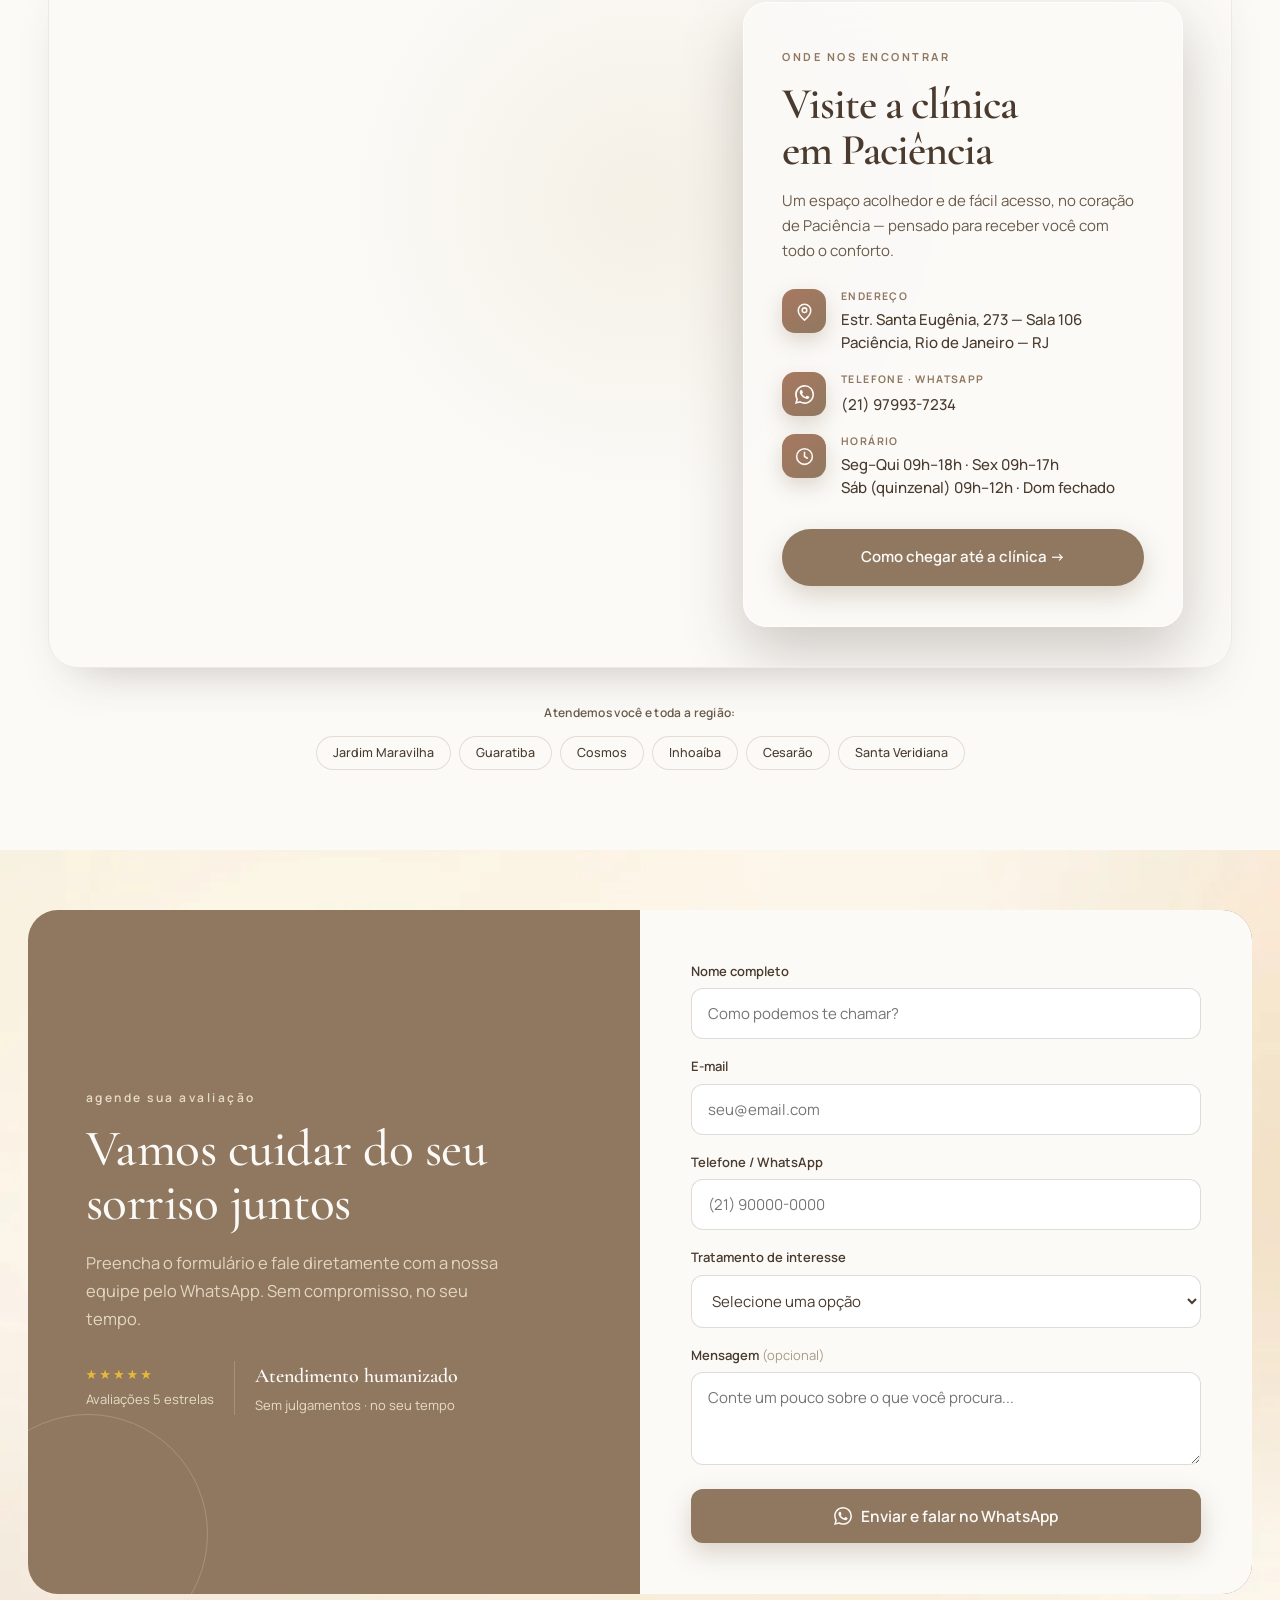
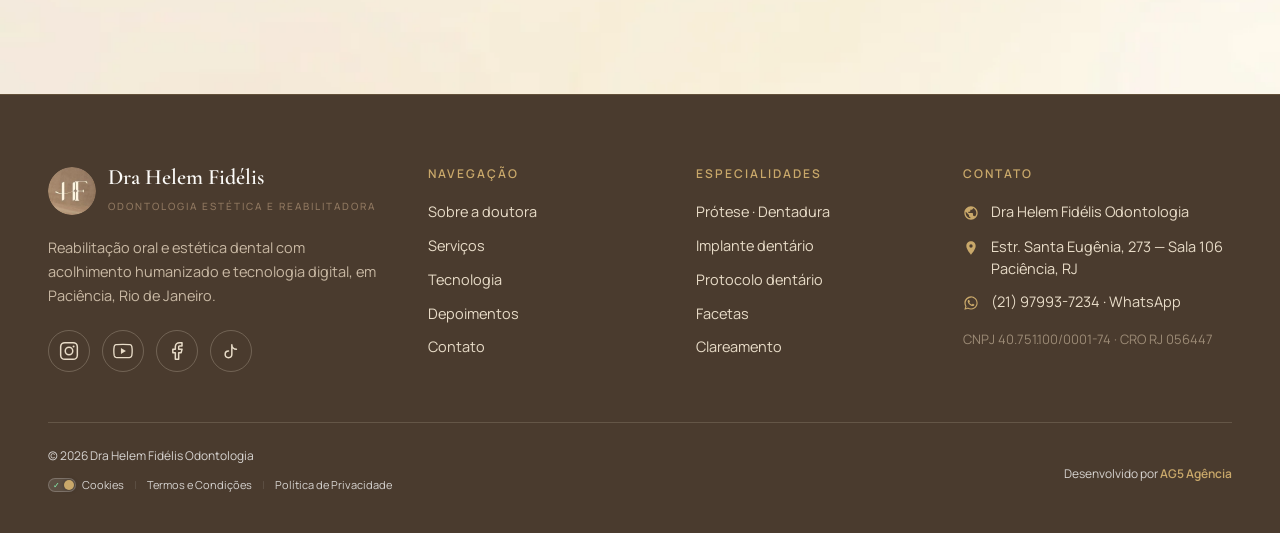
==== commit ea5e8325: "Migra cookie banner para skill AG5 v3.0.0 Remove titulo do banner (bug de layout) e botao duplicado " ====
--- a/index.html
+++ b/index.html
@@ -956,11 +956,9 @@
     aria-hidden="true">
     <div class="ck-banner__inner">
         <div class="ck-banner__content">
-            <h2 class="ck-banner__title">Valorizamos sua privacidade</h2>
             <p class="ck-banner__text">
-                Utilizamos cookies para aprimorar sua experiência de navegação, exibir conteúdo
-                personalizado e analisar nosso tráfego. Ao clicar em <strong>"Aceitar todos"</strong>,
-                você concorda com nosso uso de cookies conforme nossa
+                Usamos cookies para melhorar sua experiência neste site e analisar o tráfego de forma
+                anônima. Ao continuar, você concorda com a nossa
                 <a href="/politica-de-privacidade" class="ck-banner__link">Política de Privacidade</a>.
             </p>
         </div>
@@ -1077,7 +1075,6 @@
         </div><!-- /.ck-modal__body -->
 
         <div class="ck-modal__footer">
-            <button id="ck-modal-reject" class="ck-btn ck-btn--outline">Rejeitar</button>
             <button id="ck-modal-save" class="ck-btn ck-btn--ghost">Salvar Preferências</button>
             <button id="ck-modal-accept-all" class="ck-btn ck-btn--primary">Aceitar todos</button>
         </div>
--- a/cookie-banner.css
+++ b/cookie-banner.css
@@ -1,85 +1,46 @@
-/* ==========================================================
-   COOKIE BANNER UNIVERSAL — Skill Profissional (Versão AG5)
-   Versão: 2.1.0
-   Compatível com: Qualquer site HTML/CSS/JS
-   Sem dependências externas
-   ========================================================== */
-
-/* ========================================
-   COOKIE TOGGLE no rodapé — estilo iOS minimalista
-   ======================================== */
-/* Ativo (aceitou cookies opcionais) — bolinha à direita, dourada */
-#cookie-toggle.active #cookie-toggle-dot{left:15px!important;background:var(--ck-accent)}
-/* Inativo (apenas necessários) — bolinha à esquerda, cinza */
-#cookie-toggle.inactive #cookie-toggle-dot{left:2px!important;background:#888}
-/* Hover */
-#ck-prefs-link:hover #cookie-toggle{border-color:rgba(255,255,255,0.4)!important}
-#ck-prefs-link:hover #cookie-toggle-dot{box-shadow:0 0 8px rgba(201,168,106,.5)!important}
-
 :root {
-    /* ── Cores principais (Sutis e Integradas) ── */
-    --ck-bg: #4A3B2E;
-    /* Cacau do projeto — alinhado ao footer/identidade */
-    --ck-accent: #C9A86A;
-    /* Dourado do projeto (--dourado) */
-    --ck-accent-dark: #b8965a;
-    /* Tom de dourado mais fechado para hover */
-    --ck-accent-rgb: 201, 168, 106;
-    /* RGB correspondente ao #C9A86A */
-
-    /* ── Texto ── */
-    --ck-text-primary: rgba(255, 255, 255, 0.95);
-    --ck-text-muted: rgba(255, 255, 255, 0.8);
-    /* Contraste aumentado para melhor legibilidade */
-    --ck-text-link: var(--ck-accent);
-
-    /* ── Modal (fundo claro) ── */
-    --ck-modal-bg: #ffffff;
-    --ck-modal-footer-bg: #f8f9fa;
-    --ck-modal-border: rgba(0, 0, 0, 0.1);
-    --ck-modal-text: #1a1a1a;
-    --ck-modal-text-muted: #4a4a4a;
-    /* Escurecido para melhor leitura */
-    --ck-modal-category-name: #111111;
-
-    /* ── Toggle ── */
-    --ck-toggle-off: #d0d5db;
-    --ck-toggle-on: var(--ck-accent);
-
-    /* ── Layout ── */
-    --ck-radius: 12px;
-    --ck-radius-sm: 5px;
-    --ck-max-width: 1280px;
-    --ck-modal-max-width: 520px;
-
-    /* ── Animação ── */
-    --ck-transition: 280ms cubic-bezier(0.4, 0, 0.2, 1);
-    --ck-ease-out: cubic-bezier(0.16, 1, 0.3, 1);
-
-    /* ── Z-index ── */
-    --ck-z-banner: 9000;
-    --ck-z-overlay: 9050;
-    --ck-z-modal: 9100;
-    --ck-z-float: 8999;
+    /* ── Variáveis Customizáveis do Projeto (Flexíveis) ── */
+    --ck-bg: #4A3B2E;                    /* Fundo escuro (Cacau — tom principal escuro do projeto) */
+    --ck-accent: #C9A86A;                /* Tom de destaque (Dourado/Primary) */
+    --ck-accent-dark: #b8965a;           /* Tom de destaque hover */
+    --ck-accent-rgb: 201, 168, 106;      /* RGB para transparências */
+    --ck-text-light: #f6f1e8;            /* Texto claro principal */
+
+    /* ── Configurações de Layout (Compacto Sandra Back) ── */
+    --ck-radius: 10px;
+    --ck-radius-modal: 12px;
+    --ck-radius-btn: 6px;
+    --ck-banner-max-width: 420px;       /* Largura ultra-compacta */
+    --ck-modal-max-width: 440px;
+
+    /* ── Transições e Z-index ── */
+    --ck-transition: 300ms cubic-bezier(0.2, 0.7, 0.2, 1);
+    --ck-z-banner: 9500;
+    --ck-z-overlay: 9998;
+    --ck-z-modal: 9999;
 }
 
 /* ============================================================
-   BANNER DE ACEITE
+   BANNER DE ACEITE (COMPACTO & ELEGANTE)
    ============================================================ */
 .ck-banner {
     position: fixed;
-    bottom: 0;
-    left: 0;
-    right: 0;
+    bottom: 24px;
+    left: 24px;
+    width: calc(100% - 48px);
+    max-width: var(--ck-banner-max-width);
     z-index: var(--ck-z-banner);
     background: var(--ck-bg);
-    border-top: 1px solid rgba(var(--ck-accent-rgb), 0.12);
-    box-shadow: 0 -4px 24px rgba(0, 0, 0, 0.22);
-    transform: translateY(100%);
-    transition: transform 0.42s var(--ck-ease-out);
-    font-family: -apple-system, BlinkMacSystemFont, 'Segoe UI', 'Inter', sans-serif;
-    backdrop-filter: blur(10px);
-    -webkit-backdrop-filter: blur(10px);
+    color: var(--ck-text-light);
+    padding: 18px 20px;
+    border-radius: var(--ck-radius);
+    border: 1px solid rgba(var(--ck-accent-rgb), 0.25);
+    box-shadow: 0 20px 50px rgba(0, 0, 0, 0.5);
+    transform: translateY(140%);
+    transition: transform var(--ck-transition);
+    font-family: -apple-system, BlinkMacSystemFont, 'Segoe UI', Roboto, 'Inter', sans-serif;
+    backdrop-filter: blur(12px);
+    -webkit-backdrop-filter: blur(12px);
 }
 
 .ck-banner.ck-banner--visible {
@@ -87,55 +48,45 @@
 }
 
 .ck-banner.ck-banner--hidden {
-    transform: translateY(100%);
+    transform: translateY(140%);
     pointer-events: none;
 }
 
 .ck-banner__inner {
-    max-width: var(--ck-max-width);
-    margin: 0 auto;
-    padding: 10px 28px;
+    display: flex;
+    flex-direction: column;
+    gap: 12px;
+}
+
+.ck-banner__text {
+    font-size: 0.78rem;
+    line-height: 1.45;
+    color: rgba(246, 241, 232, 0.9);
+    margin: 0;
+    text-align: left;
+}
+
+.ck-banner__link {
+    color: var(--ck-accent);
+    text-decoration: underline;
+    text-underline-offset: 3px;
+    transition: color var(--ck-transition);
+}
+
+.ck-banner__actions {
     display: flex;
     align-items: center;
-    gap: 16px;
-}
-
-.ck-banner__content {
+    justify-content: space-between;
+    gap: 8px;
+    width: 100%;
+}
+
+.ck-banner__actions .ck-btn {
     flex: 1;
-    min-width: 0;
-}
-
-.ck-banner__title {
-    font-size: 0.85rem;
-    font-weight: 600;
-    color: var(--ck-accent);
-    margin-bottom: 2px;
-    line-height: 1.3;
-}
-
-.ck-banner__text {
-    font-size: 0.85rem;
-    color: var(--ck-text-muted);
-    line-height: 1.5;
-    margin: 0;
-}
-
-.ck-banner__link {
-    color: var(--ck-text-link);
-    text-decoration: underline;
-    text-underline-offset: 2px;
-    transition: color var(--ck-transition);
-}
-
-.ck-banner__link:hover {
-    color: var(--ck-accent);
-}
-
-.ck-banner__actions {
-    display: flex;
-    align-items: center;
-    gap: 6px;
-    flex-shrink: 0;
+    white-space: nowrap;
+    padding: 8px 10px;
+    font-size: 0.7rem;
+    text-align: center;
 }
 
 /* ============================================================
@@ -145,25 +96,21 @@
     display: inline-flex;
     align-items: center;
     justify-content: center;
-    padding: 0.38rem 0.9rem;
+    padding: 9px 16px;
     font-family: inherit;
-    font-size: 0.75rem;
-    font-weight: 500;
-    border-radius: var(--ck-radius-sm);
-    border: none;
+    font-size: 0.72rem;
+    font-weight: 600;
+    letter-spacing: 0.06em;
+    text-transform: uppercase;
+    border-radius: var(--ck-radius-btn);
+    border: 1px solid transparent;
     cursor: pointer;
     transition: all var(--ck-transition);
-    white-space: nowrap;
-    line-height: 1;
-    min-height: 30px;
-    letter-spacing: 0.1px;
-}
-
-/* Primário — Accent */
+}
+
 .ck-btn--primary {
     background: var(--ck-accent);
-    color: #fff;
-    font-weight: 600;
+    color: #ffffff;
 }
 
 .ck-btn--primary:hover {
@@ -171,167 +118,194 @@
     transform: translateY(-1px);
 }
 
-/* Outline — Borda sutil */
 .ck-btn--outline {
     background: transparent;
-    border: 1px solid rgba(255, 255, 255, 0.35);
-    color: rgba(255, 255, 255, 0.78);
+    border-color: rgba(246, 241, 232, 0.25);
+    color: var(--ck-text-light);
 }
 
 .ck-btn--outline:hover {
-    border-color: rgba(255, 255, 255, 0.55);
-    color: rgba(255, 255, 255, 0.95);
-}
-
-/* Ghost — Link underline */
+    border-color: var(--ck-text-light);
+    background: rgba(255, 255, 255, 0.05);
+}
+
 .ck-btn--ghost {
     background: transparent;
-    color: rgba(255, 255, 255, 0.78);
-    border: none;
-    padding: 0.38rem 0.4rem;
-    text-decoration: underline;
-    text-underline-offset: 2px;
-    font-size: 0.72rem;
+    color: rgba(246, 241, 232, 0.7);
+    padding-left: 8px;
+    padding-right: 8px;
+}
+
+.ck-btn--ghost:hover {
+    color: var(--ck-text-light);
 }
 
 /* ============================================================
-   MODAL DE PERSONALIZAÇÃO
+   MODAL DE PREFERÊNCIAS (COMPACTO)
    ============================================================ */
 .ck-modal {
     position: fixed;
-    inset: 0;
+    top: 0;
+    left: 0;
+    width: 100vw;
+    height: 100vh;
     z-index: var(--ck-z-modal);
     display: flex;
     align-items: center;
     justify-content: center;
     padding: 20px;
-    font-family: -apple-system, BlinkMacSystemFont, 'Segoe UI', 'Inter', sans-serif;
+    opacity: 0;
     pointer-events: none;
-    opacity: 0;
     transition: opacity var(--ck-transition);
+    font-family: -apple-system, BlinkMacSystemFont, 'Segoe UI', Roboto, 'Inter', sans-serif;
 }
 
 .ck-modal.ck-modal--visible {
-    pointer-events: all;
     opacity: 1;
+    pointer-events: auto;
 }
 
 .ck-modal__overlay {
     position: fixed;
-    inset: 0;
-    background: rgba(0, 0, 0, 0.55);
+    top: 0;
+    left: 0;
+    width: 100%;
+    height: 100%;
+    background: rgba(0, 0, 0, 0.65);
+    backdrop-filter: blur(4px);
+    -webkit-backdrop-filter: blur(4px);
     z-index: var(--ck-z-overlay);
-    cursor: pointer;
 }
 
 .ck-modal__box {
     position: relative;
-    z-index: calc(var(--ck-z-modal) + 10);
-    background: var(--ck-modal-bg);
-    border-radius: var(--ck-radius);
-    box-shadow: 0 24px 64px rgba(0, 0, 0, 0.22);
+    z-index: var(--ck-z-modal);
     width: 100%;
     max-width: var(--ck-modal-max-width);
     max-height: 88vh;
+    background: #ffffff;
+    border-radius: var(--ck-radius-modal);
+    box-shadow: 0 25px 60px rgba(0, 0, 0, 0.4);
     display: flex;
     flex-direction: column;
     overflow: hidden;
-    transform: translateY(14px) scale(0.98);
+    transform: scale(0.95);
     transition: transform var(--ck-transition);
-    border-top: 2px solid var(--ck-accent);
 }
 
 .ck-modal.ck-modal--visible .ck-modal__box {
-    transform: translateY(0) scale(1);
+    transform: scale(1);
 }
 
 .ck-modal__header {
+    background: var(--ck-bg);
+    color: var(--ck-text-light);
+    padding: 18px 20px;
     display: flex;
     align-items: center;
     justify-content: space-between;
-    gap: 12px;
-    padding: 14px 18px 11px;
-    border-bottom: 1px solid var(--ck-modal-border);
-    background: var(--ck-bg);
+    border-bottom: 1px solid rgba(255, 255, 255, 0.08);
 }
 
 .ck-modal__title {
-    font-size: 0.88rem;
+    font-size: 0.95rem;
     font-weight: 600;
-    color: var(--ck-accent);
     margin: 0;
+    color: var(--ck-text-light);
     line-height: 1.3;
 }
 
 .ck-modal__close {
-    display: flex;
-    align-items: center;
-    justify-content: center;
-    width: 26px;
-    height: 26px;
-    border-radius: 50%;
-    background: rgba(255, 255, 255, 0.08);
-    color: rgba(255, 255, 255, 0.78);
+    background: transparent;
     border: none;
+    color: rgba(255, 255, 255, 0.6);
+    font-size: 1.4rem;
     cursor: pointer;
-    flex-shrink: 0;
-    transition: all var(--transition-fast);
+    line-height: 1;
+    padding: 0 4px;
+    transition: color var(--ck-transition);
+}
+
+.ck-modal__close:hover {
+    color: var(--ck-text-light);
 }
 
 .ck-modal__body {
+    padding: 20px;
+    overflow-y: auto;
+    display: flex;
+    flex-direction: column;
+    gap: 16px;
+    background: #fafafa;
+}
+
+.ck-modal__intro {
+    font-size: 0.8rem;
+    line-height: 1.5;
+    color: #555555;
+    margin: 0 0 6px 0;
+}
+
+/* Categorias */
+.ck-category {
+    background: #ffffff;
+    border: 1px solid #e8e8e8;
+    border-radius: 8px;
+    padding: 14px;
+}
+
+.ck-category__header {
+    display: flex;
+    align-items: flex-start;
+    justify-content: space-between;
+    gap: 14px;
+}
+
+.ck-category__info {
     flex: 1;
-    overflow-y: auto;
-    padding: 14px 18px;
-}
-
-.ck-modal__intro {
-    font-size: 0.9rem;
-    color: var(--ck-modal-text-muted);
-    line-height: 1.6;
-    margin-bottom: 12px;
-    padding-bottom: 10px;
-    border-bottom: 1px solid var(--ck-modal-border);
-}
-
-.ck-category__header {
-    display: flex;
-    align-items: center;
-    justify-content: space-between;
-    gap: 12px;
-    padding: 9px 0;
 }
 
 .ck-category__name {
-    font-size: 0.8rem;
+    font-size: 0.85rem;
+    font-weight: 700;
+    color: #111111;
+    margin: 0 0 4px 0;
+}
+
+.ck-category__desc {
+    font-size: 0.75rem;
+    line-height: 1.4;
+    color: #666666;
+    margin: 0;
+}
+
+.ck-category__badge {
+    font-size: 0.68rem;
     font-weight: 600;
-    color: var(--ck-modal-category-name);
-    margin-bottom: 1px;
-}
-
-.ck-category__desc {
-    font-size: 0.85rem;
-    color: #555;
-    line-height: 1.5;
-    margin: 0;
-}
-
-.ck-category__badge {
-    display: inline-flex;
-    align-items: center;
-    padding: 2px 7px;
-    background: rgba(var(--ck-accent-rgb), 0.1);
-    color: var(--ck-accent-dark);
-    font-size: 0.65rem;
-    font-weight: 600;
-    border-radius: 20px;
-}
-
+    background: #f0f0f0;
+    color: #666666;
+    padding: 4px 8px;
+    border-radius: 4px;
+    white-space: nowrap;
+}
+
+/* Checkbox simples customizado */
+.ck-checkbox {
+    width: 18px;
+    height: 18px;
+    accent-color: var(--ck-accent);
+    cursor: pointer;
+    margin-top: 2px;
+}
+
+/* Toggle switch (usado no modal de preferências quando o HTML usa .ck-toggle) */
 .ck-toggle {
     position: relative;
     display: inline-block;
     width: 34px;
     height: 19px;
     cursor: pointer;
+    flex-shrink: 0;
 }
 
 .ck-toggle input {
@@ -343,7 +317,7 @@
 .ck-toggle__slider {
     position: absolute;
     inset: 0;
-    background: var(--ck-toggle-off);
+    background: #d0d5db;
     border-radius: 20px;
     transition: background var(--ck-transition);
 }
@@ -360,22 +334,31 @@
     transition: transform var(--ck-transition);
 }
 
-.ck-toggle input:checked+.ck-toggle__slider {
-    background: var(--ck-toggle-on);
-}
-
-.ck-toggle input:checked+.ck-toggle__slider::before {
+.ck-toggle input:checked + .ck-toggle__slider {
+    background: var(--ck-accent);
+}
+
+.ck-toggle input:checked + .ck-toggle__slider::before {
     transform: translateX(15px);
 }
 
+/* Footer do Modal */
 .ck-modal__footer {
+    padding: 14px 20px;
+    background: #ffffff;
+    border-top: 1px solid #eeeeee;
     display: flex;
     align-items: center;
     justify-content: flex-end;
-    gap: 7px;
-    padding: 10px 18px;
-    border-top: 1px solid var(--ck-modal-border);
-    background: var(--ck-modal-footer-bg);
+    gap: 10px;
+}
+
+.ck-modal__footer .ck-btn--ghost {
+    color: #666666;
+}
+
+.ck-modal__footer .ck-btn--ghost:hover {
+    color: #111111;
 }
 
 /* ============================================================
@@ -383,59 +366,78 @@
    ============================================================ */
 .ck-toast {
     position: fixed;
-    bottom: 20px;
-    left: 50%;
-    transform: translateX(-50%) translateY(16px);
+    bottom: 24px;
+    right: 24px;
+    z-index: 10000;
     background: var(--ck-bg);
-    color: var(--ck-accent);
+    color: var(--ck-text-light);
+    border: 1px solid rgba(var(--ck-accent-rgb), 0.3);
+    padding: 12px 20px;
+    border-radius: 8px;
     font-size: 0.82rem;
-    font-weight: 600;
-    padding: 8px 18px;
-    border-radius: var(--ck-radius-sm);
-    border: 1px solid rgba(var(--ck-accent-rgb), 0.28);
-    box-shadow: 0 8px 24px rgba(0, 0, 0, 0.25);
-    z-index: 9999;
+    font-weight: 500;
+    box-shadow: 0 10px 30px rgba(0, 0, 0, 0.3);
+    transform: translateY(100px);
     opacity: 0;
-    transition: all 300ms ease;
-    white-space: nowrap;
+    transition: all var(--ck-transition);
+    font-family: -apple-system, BlinkMacSystemFont, 'Segoe UI', Roboto, 'Inter', sans-serif;
 }
 
 .ck-toast.ck-toast--visible {
+    transform: translateY(0);
     opacity: 1;
-    transform: translateX(-50%) translateY(0);
-}
-
-@media (max-width: 767px) {
-    .ck-banner__inner {
-        flex-direction: column;
-        align-items: flex-start;
-        padding: 10px 16px;
+}
+
+/* RESPONSIVO */
+@media (max-width: 580px) {
+    .ck-banner {
+        bottom: 12px;
+        left: 12px;
+        width: calc(100% - 24px);
+        padding: 14px 16px;
     }
 
     .ck-banner__actions {
-        width: 100%;
-        gap: 5px;
+        flex-direction: row !important;
+        gap: 6px;
     }
 
     .ck-banner__actions .ck-btn {
         flex: 1;
+        width: auto !important;
+        padding: 8px 4px;
+        font-size: 0.65rem;
     }
 
-    .ck-modal {
-        align-items: flex-end;
-        padding: 0;
-    }
-
-    .ck-modal__box {
-        max-width: 100%;
-        border-radius: var(--ck-radius) var(--ck-radius) 0 0;
-    }
-
     .ck-modal__footer {
-        flex-direction: column;
+        flex-direction: column-reverse;
     }
 
     .ck-modal__footer .ck-btn {
         width: 100%;
     }
-}+}
+
+/* Link de preferências de cookies no rodapé */
+#ck-prefs-link:hover {
+    opacity: 1 !important;
+}
+
+/* Ícone de chave toggle no rodapé (PASSO 4) — reflete o estado do consentimento */
+#cookie-toggle.active #cookie-toggle-dot {
+    left: 15px !important;
+    background: var(--ck-accent);
+}
+
+#cookie-toggle.inactive #cookie-toggle-dot {
+    left: 2px !important;
+    background: #888;
+}
+
+#ck-prefs-link:hover #cookie-toggle {
+    border-color: rgba(255, 255, 255, 0.4) !important;
+}
+
+#ck-prefs-link:hover #cookie-toggle-dot {
+    box-shadow: 0 0 8px rgba(var(--ck-accent-rgb), .5) !important;
+}
--- a/cookie-banner.css
+++ b/cookie-banner.css
@@ -1,85 +1,46 @@
-/* ==========================================================
-   COOKIE BANNER UNIVERSAL — Skill Profissional (Versão AG5)
-   Versão: 2.1.0
-   Compatível com: Qualquer site HTML/CSS/JS
-   Sem dependências externas
-   ========================================================== */
-
-/* ========================================
-   COOKIE TOGGLE no rodapé — estilo iOS minimalista
-   ======================================== */
-/* Ativo (aceitou cookies opcionais) — bolinha à direita, dourada */
-#cookie-toggle.active #cookie-toggle-dot{left:15px!important;background:var(--ck-accent)}
-/* Inativo (apenas necessários) — bolinha à esquerda, cinza */
-#cookie-toggle.inactive #cookie-toggle-dot{left:2px!important;background:#888}
-/* Hover */
-#ck-prefs-link:hover #cookie-toggle{border-color:rgba(255,255,255,0.4)!important}
-#ck-prefs-link:hover #cookie-toggle-dot{box-shadow:0 0 8px rgba(201,168,106,.5)!important}
-
 :root {
-    /* ── Cores principais (Sutis e Integradas) ── */
-    --ck-bg: #4A3B2E;
-    /* Cacau do projeto — alinhado ao footer/identidade */
-    --ck-accent: #C9A86A;
-    /* Dourado do projeto (--dourado) */
-    --ck-accent-dark: #b8965a;
-    /* Tom de dourado mais fechado para hover */
-    --ck-accent-rgb: 201, 168, 106;
-    /* RGB correspondente ao #C9A86A */
-
-    /* ── Texto ── */
-    --ck-text-primary: rgba(255, 255, 255, 0.95);
-    --ck-text-muted: rgba(255, 255, 255, 0.8);
-    /* Contraste aumentado para melhor legibilidade */
-    --ck-text-link: var(--ck-accent);
-
-    /* ── Modal (fundo claro) ── */
-    --ck-modal-bg: #ffffff;
-    --ck-modal-footer-bg: #f8f9fa;
-    --ck-modal-border: rgba(0, 0, 0, 0.1);
-    --ck-modal-text: #1a1a1a;
-    --ck-modal-text-muted: #4a4a4a;
-    /* Escurecido para melhor leitura */
-    --ck-modal-category-name: #111111;
-
-    /* ── Toggle ── */
-    --ck-toggle-off: #d0d5db;
-    --ck-toggle-on: var(--ck-accent);
-
-    /* ── Layout ── */
-    --ck-radius: 12px;
-    --ck-radius-sm: 5px;
-    --ck-max-width: 1280px;
-    --ck-modal-max-width: 520px;
-
-    /* ── Animação ── */
-    --ck-transition: 280ms cubic-bezier(0.4, 0, 0.2, 1);
-    --ck-ease-out: cubic-bezier(0.16, 1, 0.3, 1);
-
-    /* ── Z-index ── */
-    --ck-z-banner: 9000;
-    --ck-z-overlay: 9050;
-    --ck-z-modal: 9100;
-    --ck-z-float: 8999;
+    /* ── Variáveis Customizáveis do Projeto (Flexíveis) ── */
+    --ck-bg: #4A3B2E;                    /* Fundo escuro (Cacau — tom principal escuro do projeto) */
+    --ck-accent: #C9A86A;                /* Tom de destaque (Dourado/Primary) */
+    --ck-accent-dark: #b8965a;           /* Tom de destaque hover */
+    --ck-accent-rgb: 201, 168, 106;      /* RGB para transparências */
+    --ck-text-light: #f6f1e8;            /* Texto claro principal */
+
+    /* ── Configurações de Layout (Compacto Sandra Back) ── */
+    --ck-radius: 10px;
+    --ck-radius-modal: 12px;
+    --ck-radius-btn: 6px;
+    --ck-banner-max-width: 420px;       /* Largura ultra-compacta */
+    --ck-modal-max-width: 440px;
+
+    /* ── Transições e Z-index ── */
+    --ck-transition: 300ms cubic-bezier(0.2, 0.7, 0.2, 1);
+    --ck-z-banner: 9500;
+    --ck-z-overlay: 9998;
+    --ck-z-modal: 9999;
 }
 
 /* ============================================================
-   BANNER DE ACEITE
+   BANNER DE ACEITE (COMPACTO & ELEGANTE)
    ============================================================ */
 .ck-banner {
     position: fixed;
-    bottom: 0;
-    left: 0;
-    right: 0;
+    bottom: 24px;
+    left: 24px;
+    width: calc(100% - 48px);
+    max-width: var(--ck-banner-max-width);
     z-index: var(--ck-z-banner);
     background: var(--ck-bg);
-    border-top: 1px solid rgba(var(--ck-accent-rgb), 0.12);
-    box-shadow: 0 -4px 24px rgba(0, 0, 0, 0.22);
-    transform: translateY(100%);
-    transition: transform 0.42s var(--ck-ease-out);
-    font-family: -apple-system, BlinkMacSystemFont, 'Segoe UI', 'Inter', sans-serif;
-    backdrop-filter: blur(10px);
-    -webkit-backdrop-filter: blur(10px);
+    color: var(--ck-text-light);
+    padding: 18px 20px;
+    border-radius: var(--ck-radius);
+    border: 1px solid rgba(var(--ck-accent-rgb), 0.25);
+    box-shadow: 0 20px 50px rgba(0, 0, 0, 0.5);
+    transform: translateY(140%);
+    transition: transform var(--ck-transition);
+    font-family: -apple-system, BlinkMacSystemFont, 'Segoe UI', Roboto, 'Inter', sans-serif;
+    backdrop-filter: blur(12px);
+    -webkit-backdrop-filter: blur(12px);
 }
 
 .ck-banner.ck-banner--visible {
@@ -87,55 +48,45 @@
 }
 
 .ck-banner.ck-banner--hidden {
-    transform: translateY(100%);
+    transform: translateY(140%);
     pointer-events: none;
 }
 
 .ck-banner__inner {
-    max-width: var(--ck-max-width);
-    margin: 0 auto;
-    padding: 10px 28px;
+    display: flex;
+    flex-direction: column;
+    gap: 12px;
+}
+
+.ck-banner__text {
+    font-size: 0.78rem;
+    line-height: 1.45;
+    color: rgba(246, 241, 232, 0.9);
+    margin: 0;
+    text-align: left;
+}
+
+.ck-banner__link {
+    color: var(--ck-accent);
+    text-decoration: underline;
+    text-underline-offset: 3px;
+    transition: color var(--ck-transition);
+}
+
+.ck-banner__actions {
     display: flex;
     align-items: center;
-    gap: 16px;
-}
-
-.ck-banner__content {
+    justify-content: space-between;
+    gap: 8px;
+    width: 100%;
+}
+
+.ck-banner__actions .ck-btn {
     flex: 1;
-    min-width: 0;
-}
-
-.ck-banner__title {
-    font-size: 0.85rem;
-    font-weight: 600;
-    color: var(--ck-accent);
-    margin-bottom: 2px;
-    line-height: 1.3;
-}
-
-.ck-banner__text {
-    font-size: 0.85rem;
-    color: var(--ck-text-muted);
-    line-height: 1.5;
-    margin: 0;
-}
-
-.ck-banner__link {
-    color: var(--ck-text-link);
-    text-decoration: underline;
-    text-underline-offset: 2px;
-    transition: color var(--ck-transition);
-}
-
-.ck-banner__link:hover {
-    color: var(--ck-accent);
-}
-
-.ck-banner__actions {
-    display: flex;
-    align-items: center;
-    gap: 6px;
-    flex-shrink: 0;
+    white-space: nowrap;
+    padding: 8px 10px;
+    font-size: 0.7rem;
+    text-align: center;
 }
 
 /* ============================================================
@@ -145,25 +96,21 @@
     display: inline-flex;
     align-items: center;
     justify-content: center;
-    padding: 0.38rem 0.9rem;
+    padding: 9px 16px;
     font-family: inherit;
-    font-size: 0.75rem;
-    font-weight: 500;
-    border-radius: var(--ck-radius-sm);
-    border: none;
+    font-size: 0.72rem;
+    font-weight: 600;
+    letter-spacing: 0.06em;
+    text-transform: uppercase;
+    border-radius: var(--ck-radius-btn);
+    border: 1px solid transparent;
     cursor: pointer;
     transition: all var(--ck-transition);
-    white-space: nowrap;
-    line-height: 1;
-    min-height: 30px;
-    letter-spacing: 0.1px;
-}
-
-/* Primário — Accent */
+}
+
 .ck-btn--primary {
     background: var(--ck-accent);
-    color: #fff;
-    font-weight: 600;
+    color: #ffffff;
 }
 
 .ck-btn--primary:hover {
@@ -171,167 +118,194 @@
     transform: translateY(-1px);
 }
 
-/* Outline — Borda sutil */
 .ck-btn--outline {
     background: transparent;
-    border: 1px solid rgba(255, 255, 255, 0.35);
-    color: rgba(255, 255, 255, 0.78);
+    border-color: rgba(246, 241, 232, 0.25);
+    color: var(--ck-text-light);
 }
 
 .ck-btn--outline:hover {
-    border-color: rgba(255, 255, 255, 0.55);
-    color: rgba(255, 255, 255, 0.95);
-}
-
-/* Ghost — Link underline */
+    border-color: var(--ck-text-light);
+    background: rgba(255, 255, 255, 0.05);
+}
+
 .ck-btn--ghost {
     background: transparent;
-    color: rgba(255, 255, 255, 0.78);
-    border: none;
-    padding: 0.38rem 0.4rem;
-    text-decoration: underline;
-    text-underline-offset: 2px;
-    font-size: 0.72rem;
+    color: rgba(246, 241, 232, 0.7);
+    padding-left: 8px;
+    padding-right: 8px;
+}
+
+.ck-btn--ghost:hover {
+    color: var(--ck-text-light);
 }
 
 /* ============================================================
-   MODAL DE PERSONALIZAÇÃO
+   MODAL DE PREFERÊNCIAS (COMPACTO)
    ============================================================ */
 .ck-modal {
     position: fixed;
-    inset: 0;
+    top: 0;
+    left: 0;
+    width: 100vw;
+    height: 100vh;
     z-index: var(--ck-z-modal);
     display: flex;
     align-items: center;
     justify-content: center;
     padding: 20px;
-    font-family: -apple-system, BlinkMacSystemFont, 'Segoe UI', 'Inter', sans-serif;
+    opacity: 0;
     pointer-events: none;
-    opacity: 0;
     transition: opacity var(--ck-transition);
+    font-family: -apple-system, BlinkMacSystemFont, 'Segoe UI', Roboto, 'Inter', sans-serif;
 }
 
 .ck-modal.ck-modal--visible {
-    pointer-events: all;
     opacity: 1;
+    pointer-events: auto;
 }
 
 .ck-modal__overlay {
     position: fixed;
-    inset: 0;
-    background: rgba(0, 0, 0, 0.55);
+    top: 0;
+    left: 0;
+    width: 100%;
+    height: 100%;
+    background: rgba(0, 0, 0, 0.65);
+    backdrop-filter: blur(4px);
+    -webkit-backdrop-filter: blur(4px);
     z-index: var(--ck-z-overlay);
-    cursor: pointer;
 }
 
 .ck-modal__box {
     position: relative;
-    z-index: calc(var(--ck-z-modal) + 10);
-    background: var(--ck-modal-bg);
-    border-radius: var(--ck-radius);
-    box-shadow: 0 24px 64px rgba(0, 0, 0, 0.22);
+    z-index: var(--ck-z-modal);
     width: 100%;
     max-width: var(--ck-modal-max-width);
     max-height: 88vh;
+    background: #ffffff;
+    border-radius: var(--ck-radius-modal);
+    box-shadow: 0 25px 60px rgba(0, 0, 0, 0.4);
     display: flex;
     flex-direction: column;
     overflow: hidden;
-    transform: translateY(14px) scale(0.98);
+    transform: scale(0.95);
     transition: transform var(--ck-transition);
-    border-top: 2px solid var(--ck-accent);
 }
 
 .ck-modal.ck-modal--visible .ck-modal__box {
-    transform: translateY(0) scale(1);
+    transform: scale(1);
 }
 
 .ck-modal__header {
+    background: var(--ck-bg);
+    color: var(--ck-text-light);
+    padding: 18px 20px;
     display: flex;
     align-items: center;
     justify-content: space-between;
-    gap: 12px;
-    padding: 14px 18px 11px;
-    border-bottom: 1px solid var(--ck-modal-border);
-    background: var(--ck-bg);
+    border-bottom: 1px solid rgba(255, 255, 255, 0.08);
 }
 
 .ck-modal__title {
-    font-size: 0.88rem;
+    font-size: 0.95rem;
     font-weight: 600;
-    color: var(--ck-accent);
     margin: 0;
+    color: var(--ck-text-light);
     line-height: 1.3;
 }
 
 .ck-modal__close {
-    display: flex;
-    align-items: center;
-    justify-content: center;
-    width: 26px;
-    height: 26px;
-    border-radius: 50%;
-    background: rgba(255, 255, 255, 0.08);
-    color: rgba(255, 255, 255, 0.78);
+    background: transparent;
     border: none;
+    color: rgba(255, 255, 255, 0.6);
+    font-size: 1.4rem;
     cursor: pointer;
-    flex-shrink: 0;
-    transition: all var(--transition-fast);
+    line-height: 1;
+    padding: 0 4px;
+    transition: color var(--ck-transition);
+}
+
+.ck-modal__close:hover {
+    color: var(--ck-text-light);
 }
 
 .ck-modal__body {
+    padding: 20px;
+    overflow-y: auto;
+    display: flex;
+    flex-direction: column;
+    gap: 16px;
+    background: #fafafa;
+}
+
+.ck-modal__intro {
+    font-size: 0.8rem;
+    line-height: 1.5;
+    color: #555555;
+    margin: 0 0 6px 0;
+}
+
+/* Categorias */
+.ck-category {
+    background: #ffffff;
+    border: 1px solid #e8e8e8;
+    border-radius: 8px;
+    padding: 14px;
+}
+
+.ck-category__header {
+    display: flex;
+    align-items: flex-start;
+    justify-content: space-between;
+    gap: 14px;
+}
+
+.ck-category__info {
     flex: 1;
-    overflow-y: auto;
-    padding: 14px 18px;
-}
-
-.ck-modal__intro {
-    font-size: 0.9rem;
-    color: var(--ck-modal-text-muted);
-    line-height: 1.6;
-    margin-bottom: 12px;
-    padding-bottom: 10px;
-    border-bottom: 1px solid var(--ck-modal-border);
-}
-
-.ck-category__header {
-    display: flex;
-    align-items: center;
-    justify-content: space-between;
-    gap: 12px;
-    padding: 9px 0;
 }
 
 .ck-category__name {
-    font-size: 0.8rem;
+    font-size: 0.85rem;
+    font-weight: 700;
+    color: #111111;
+    margin: 0 0 4px 0;
+}
+
+.ck-category__desc {
+    font-size: 0.75rem;
+    line-height: 1.4;
+    color: #666666;
+    margin: 0;
+}
+
+.ck-category__badge {
+    font-size: 0.68rem;
     font-weight: 600;
-    color: var(--ck-modal-category-name);
-    margin-bottom: 1px;
-}
-
-.ck-category__desc {
-    font-size: 0.85rem;
-    color: #555;
-    line-height: 1.5;
-    margin: 0;
-}
-
-.ck-category__badge {
-    display: inline-flex;
-    align-items: center;
-    padding: 2px 7px;
-    background: rgba(var(--ck-accent-rgb), 0.1);
-    color: var(--ck-accent-dark);
-    font-size: 0.65rem;
-    font-weight: 600;
-    border-radius: 20px;
-}
-
+    background: #f0f0f0;
+    color: #666666;
+    padding: 4px 8px;
+    border-radius: 4px;
+    white-space: nowrap;
+}
+
+/* Checkbox simples customizado */
+.ck-checkbox {
+    width: 18px;
+    height: 18px;
+    accent-color: var(--ck-accent);
+    cursor: pointer;
+    margin-top: 2px;
+}
+
+/* Toggle switch (usado no modal de preferências quando o HTML usa .ck-toggle) */
 .ck-toggle {
     position: relative;
     display: inline-block;
     width: 34px;
     height: 19px;
     cursor: pointer;
+    flex-shrink: 0;
 }
 
 .ck-toggle input {
@@ -343,7 +317,7 @@
 .ck-toggle__slider {
     position: absolute;
     inset: 0;
-    background: var(--ck-toggle-off);
+    background: #d0d5db;
     border-radius: 20px;
     transition: background var(--ck-transition);
 }
@@ -360,22 +334,31 @@
     transition: transform var(--ck-transition);
 }
 
-.ck-toggle input:checked+.ck-toggle__slider {
-    background: var(--ck-toggle-on);
-}
-
-.ck-toggle input:checked+.ck-toggle__slider::before {
+.ck-toggle input:checked + .ck-toggle__slider {
+    background: var(--ck-accent);
+}
+
+.ck-toggle input:checked + .ck-toggle__slider::before {
     transform: translateX(15px);
 }
 
+/* Footer do Modal */
 .ck-modal__footer {
+    padding: 14px 20px;
+    background: #ffffff;
+    border-top: 1px solid #eeeeee;
     display: flex;
     align-items: center;
     justify-content: flex-end;
-    gap: 7px;
-    padding: 10px 18px;
-    border-top: 1px solid var(--ck-modal-border);
-    background: var(--ck-modal-footer-bg);
+    gap: 10px;
+}
+
+.ck-modal__footer .ck-btn--ghost {
+    color: #666666;
+}
+
+.ck-modal__footer .ck-btn--ghost:hover {
+    color: #111111;
 }
 
 /* ============================================================
@@ -383,59 +366,78 @@
    ============================================================ */
 .ck-toast {
     position: fixed;
-    bottom: 20px;
-    left: 50%;
-    transform: translateX(-50%) translateY(16px);
+    bottom: 24px;
+    right: 24px;
+    z-index: 10000;
     background: var(--ck-bg);
-    color: var(--ck-accent);
+    color: var(--ck-text-light);
+    border: 1px solid rgba(var(--ck-accent-rgb), 0.3);
+    padding: 12px 20px;
+    border-radius: 8px;
     font-size: 0.82rem;
-    font-weight: 600;
-    padding: 8px 18px;
-    border-radius: var(--ck-radius-sm);
-    border: 1px solid rgba(var(--ck-accent-rgb), 0.28);
-    box-shadow: 0 8px 24px rgba(0, 0, 0, 0.25);
-    z-index: 9999;
+    font-weight: 500;
+    box-shadow: 0 10px 30px rgba(0, 0, 0, 0.3);
+    transform: translateY(100px);
     opacity: 0;
-    transition: all 300ms ease;
-    white-space: nowrap;
+    transition: all var(--ck-transition);
+    font-family: -apple-system, BlinkMacSystemFont, 'Segoe UI', Roboto, 'Inter', sans-serif;
 }
 
 .ck-toast.ck-toast--visible {
+    transform: translateY(0);
     opacity: 1;
-    transform: translateX(-50%) translateY(0);
-}
-
-@media (max-width: 767px) {
-    .ck-banner__inner {
-        flex-direction: column;
-        align-items: flex-start;
-        padding: 10px 16px;
+}
+
+/* RESPONSIVO */
+@media (max-width: 580px) {
+    .ck-banner {
+        bottom: 12px;
+        left: 12px;
+        width: calc(100% - 24px);
+        padding: 14px 16px;
     }
 
     .ck-banner__actions {
-        width: 100%;
-        gap: 5px;
+        flex-direction: row !important;
+        gap: 6px;
     }
 
     .ck-banner__actions .ck-btn {
         flex: 1;
+        width: auto !important;
+        padding: 8px 4px;
+        font-size: 0.65rem;
     }
 
-    .ck-modal {
-        align-items: flex-end;
-        padding: 0;
-    }
-
-    .ck-modal__box {
-        max-width: 100%;
-        border-radius: var(--ck-radius) var(--ck-radius) 0 0;
-    }
-
     .ck-modal__footer {
-        flex-direction: column;
+        flex-direction: column-reverse;
     }
 
     .ck-modal__footer .ck-btn {
         width: 100%;
     }
-}+}
+
+/* Link de preferências de cookies no rodapé */
+#ck-prefs-link:hover {
+    opacity: 1 !important;
+}
+
+/* Ícone de chave toggle no rodapé (PASSO 4) — reflete o estado do consentimento */
+#cookie-toggle.active #cookie-toggle-dot {
+    left: 15px !important;
+    background: var(--ck-accent);
+}
+
+#cookie-toggle.inactive #cookie-toggle-dot {
+    left: 2px !important;
+    background: #888;
+}
+
+#ck-prefs-link:hover #cookie-toggle {
+    border-color: rgba(255, 255, 255, 0.4) !important;
+}
+
+#ck-prefs-link:hover #cookie-toggle-dot {
+    box-shadow: 0 0 8px rgba(var(--ck-accent-rgb), .5) !important;
+}
